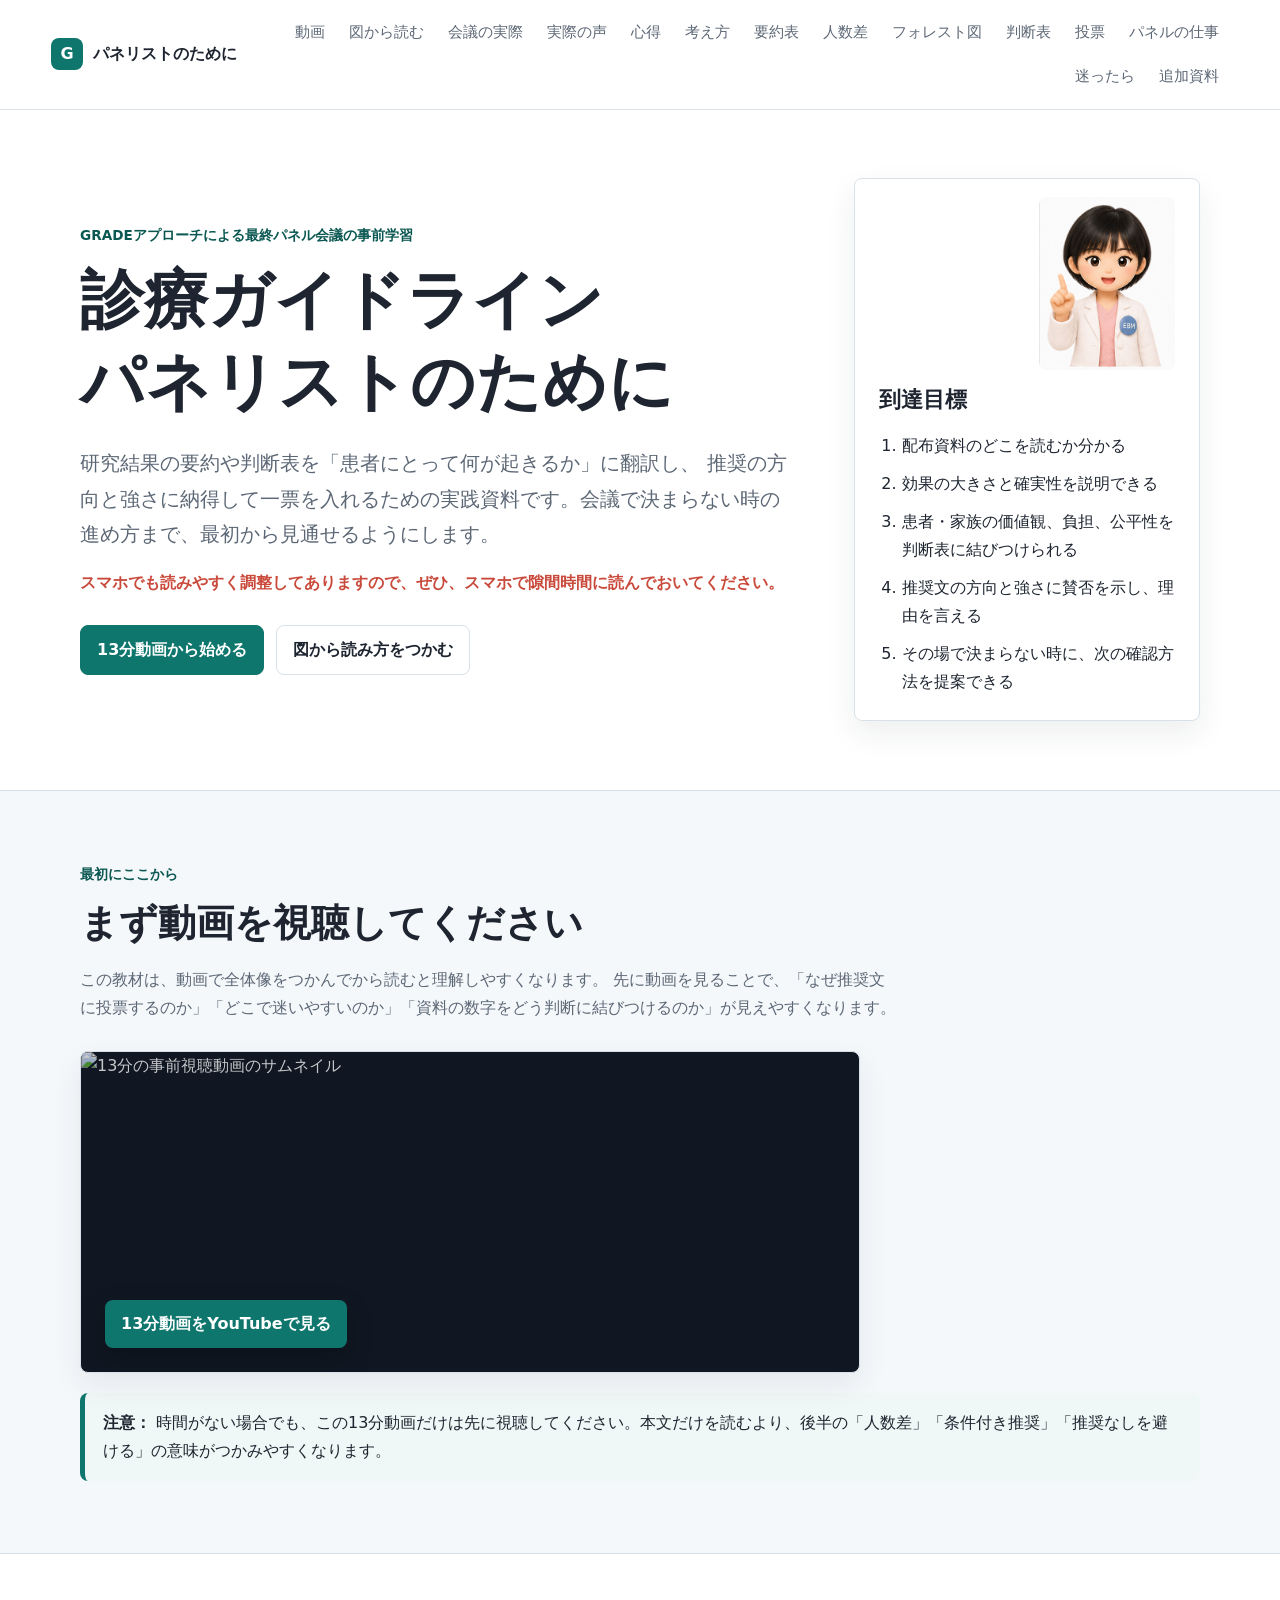
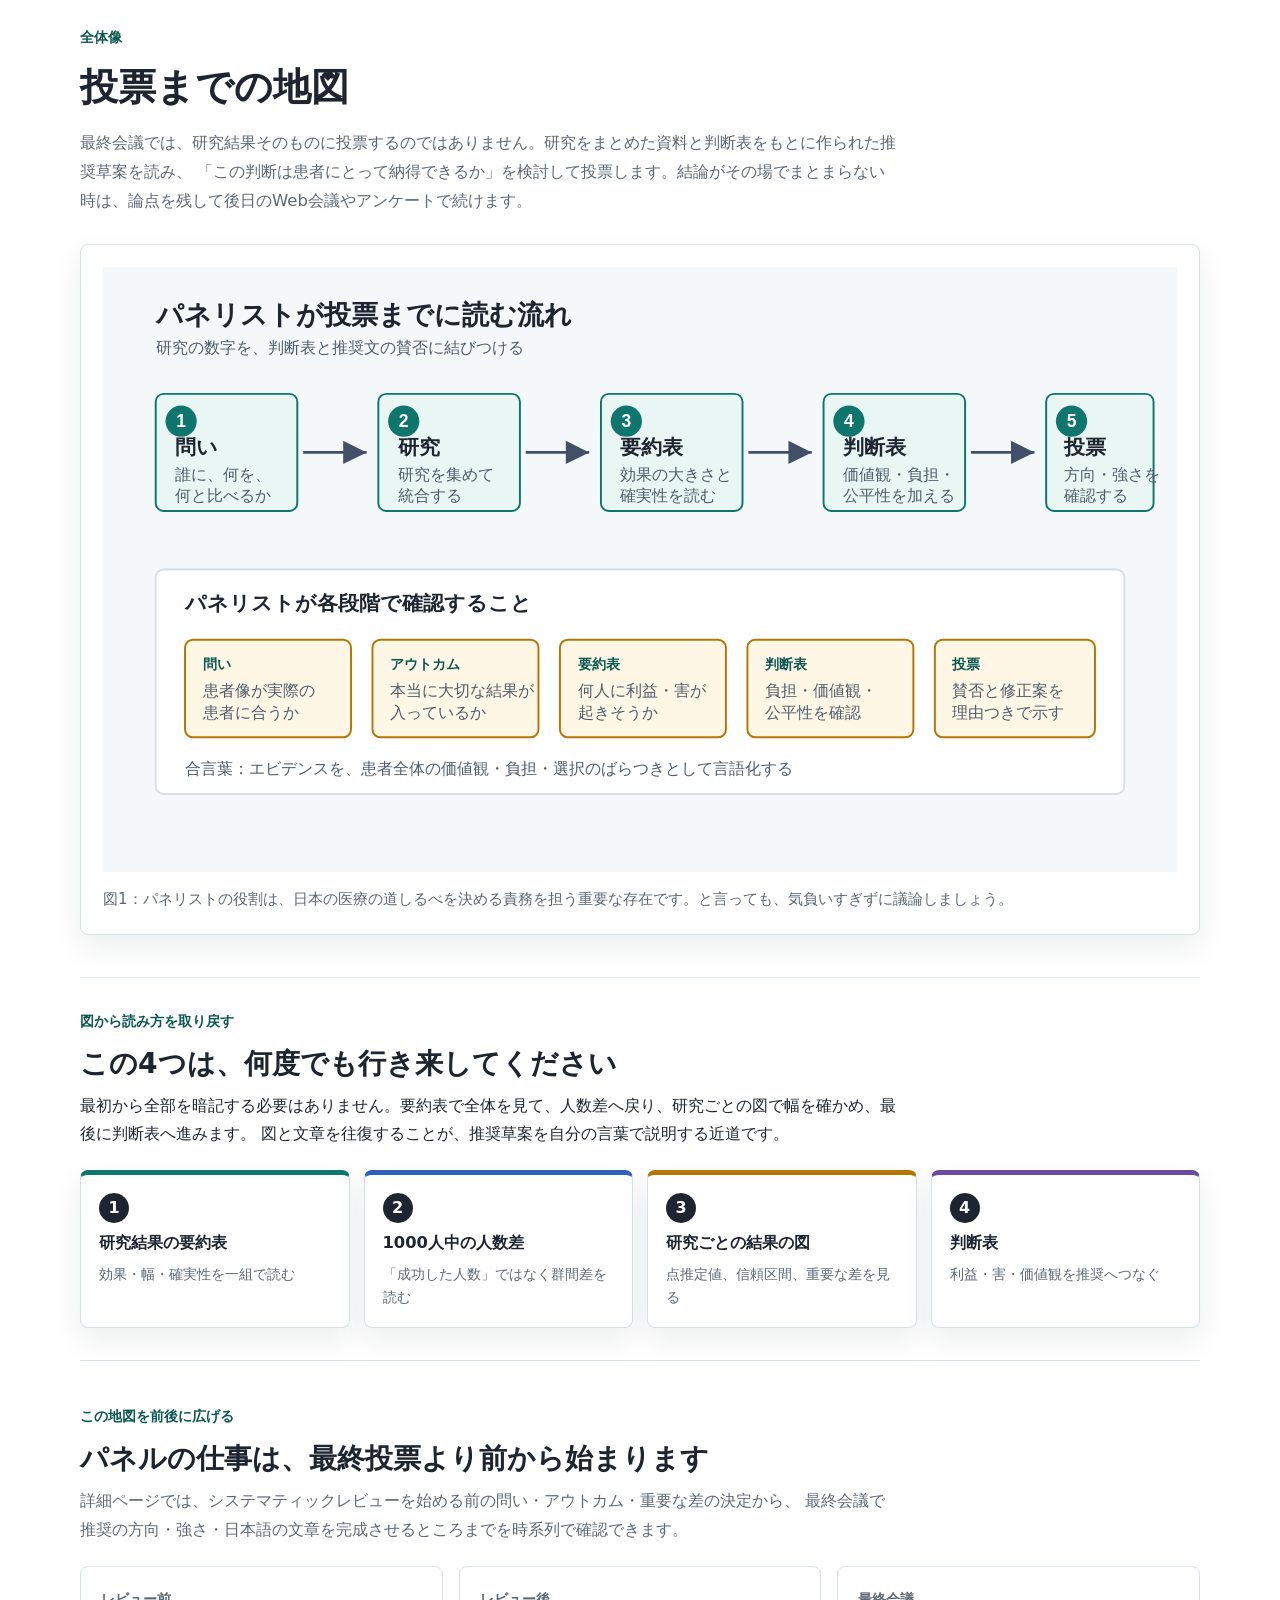
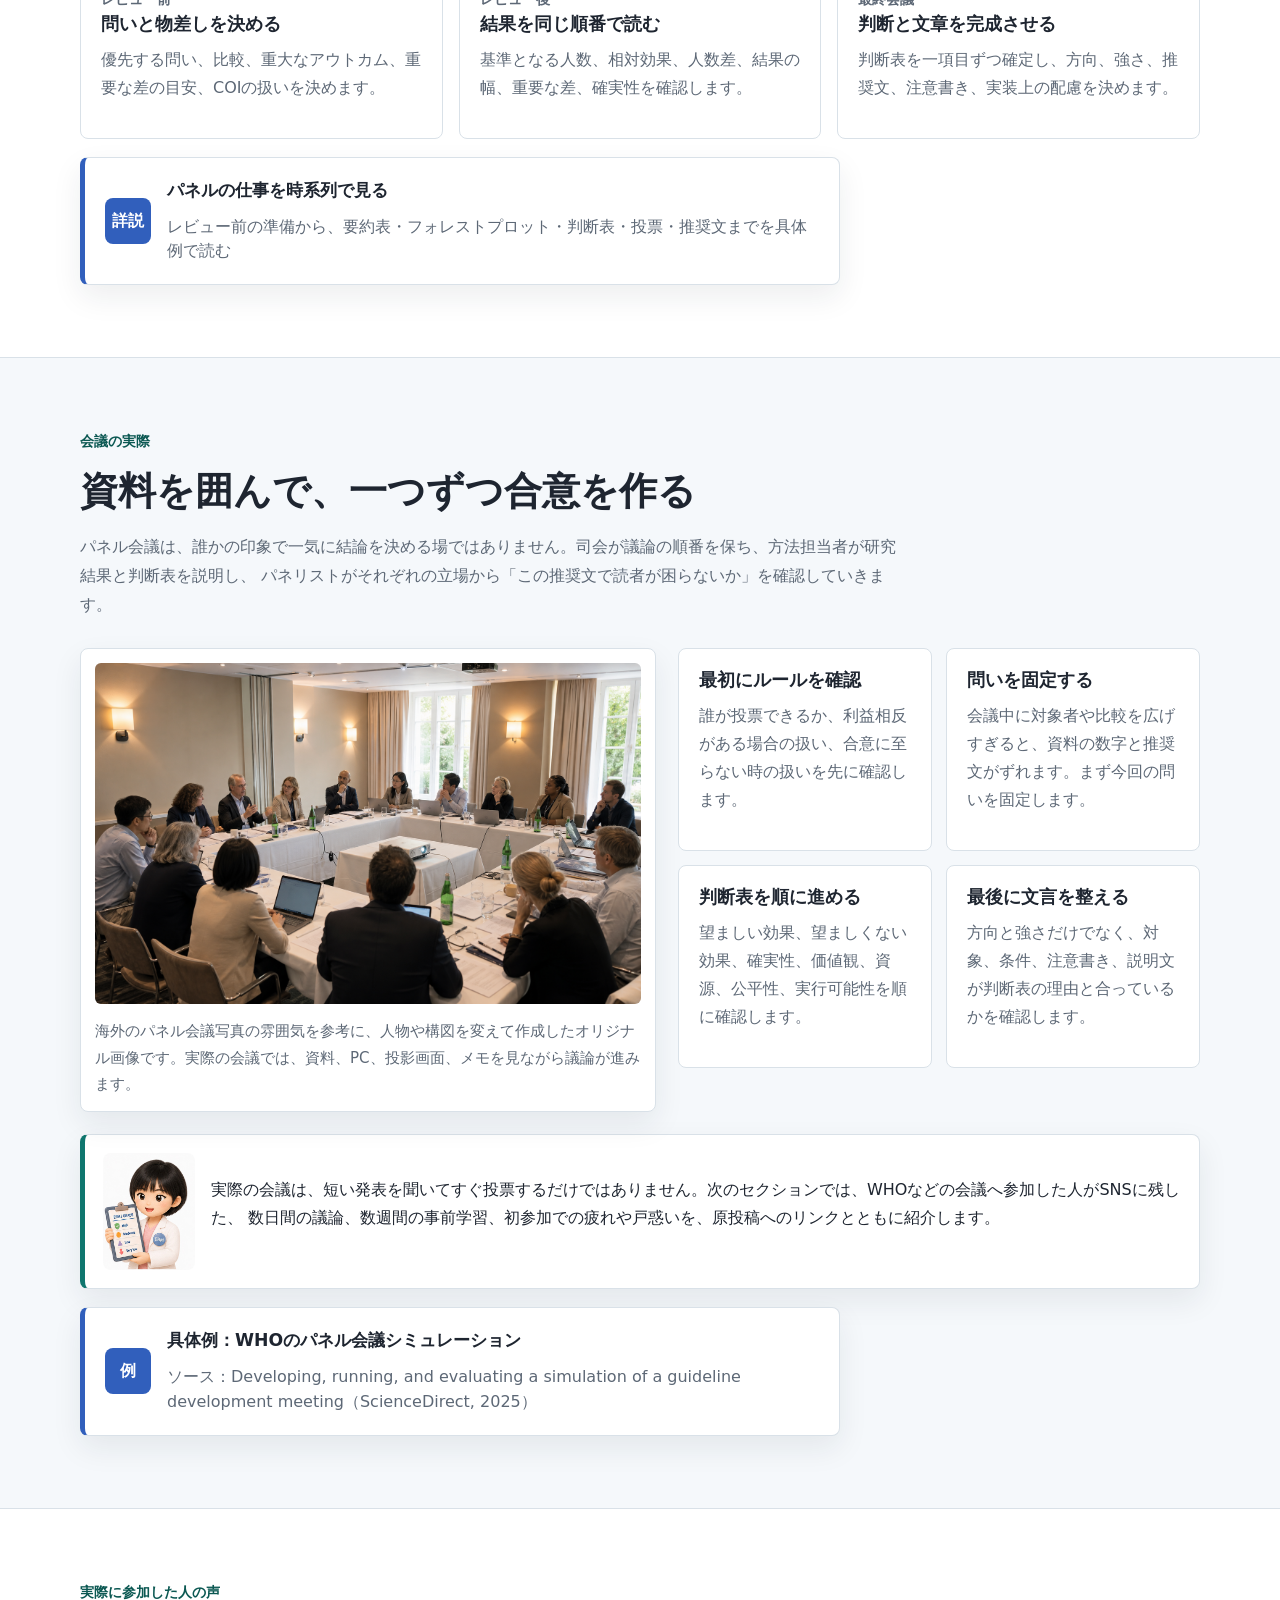
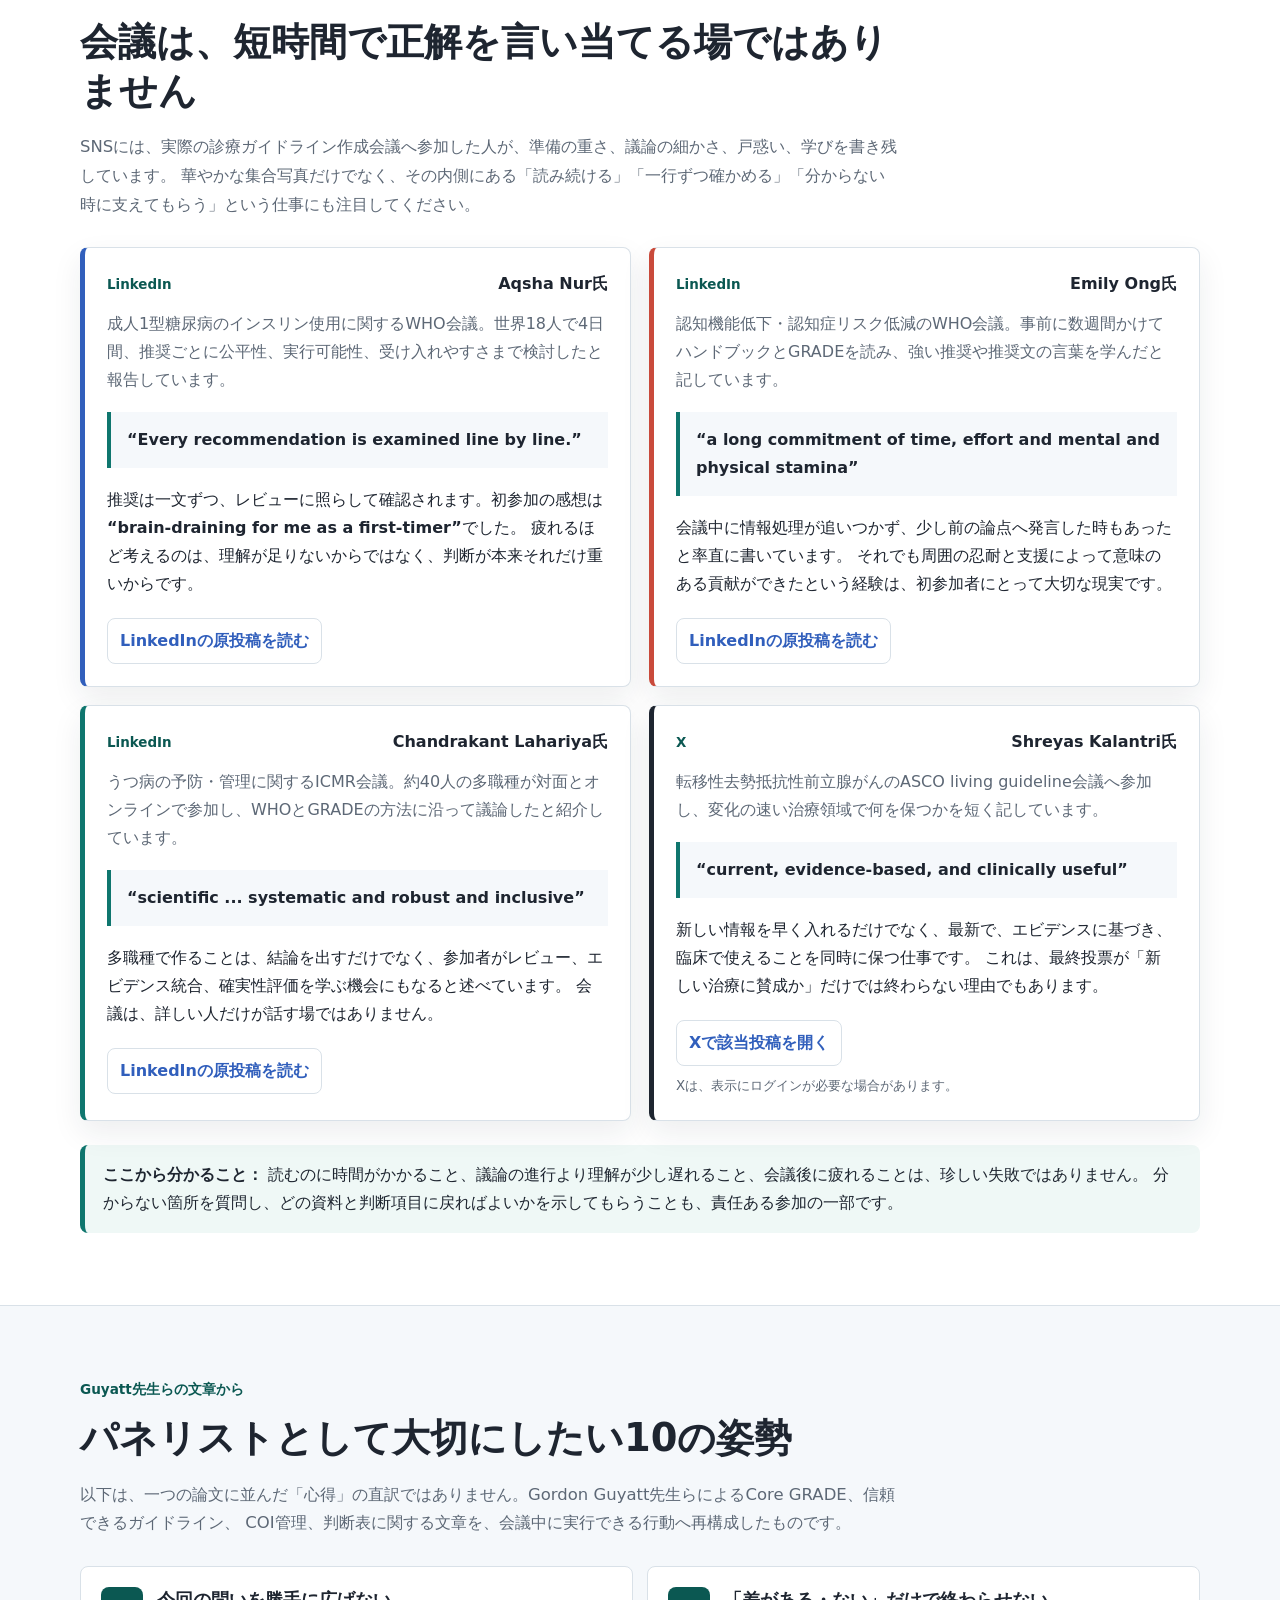
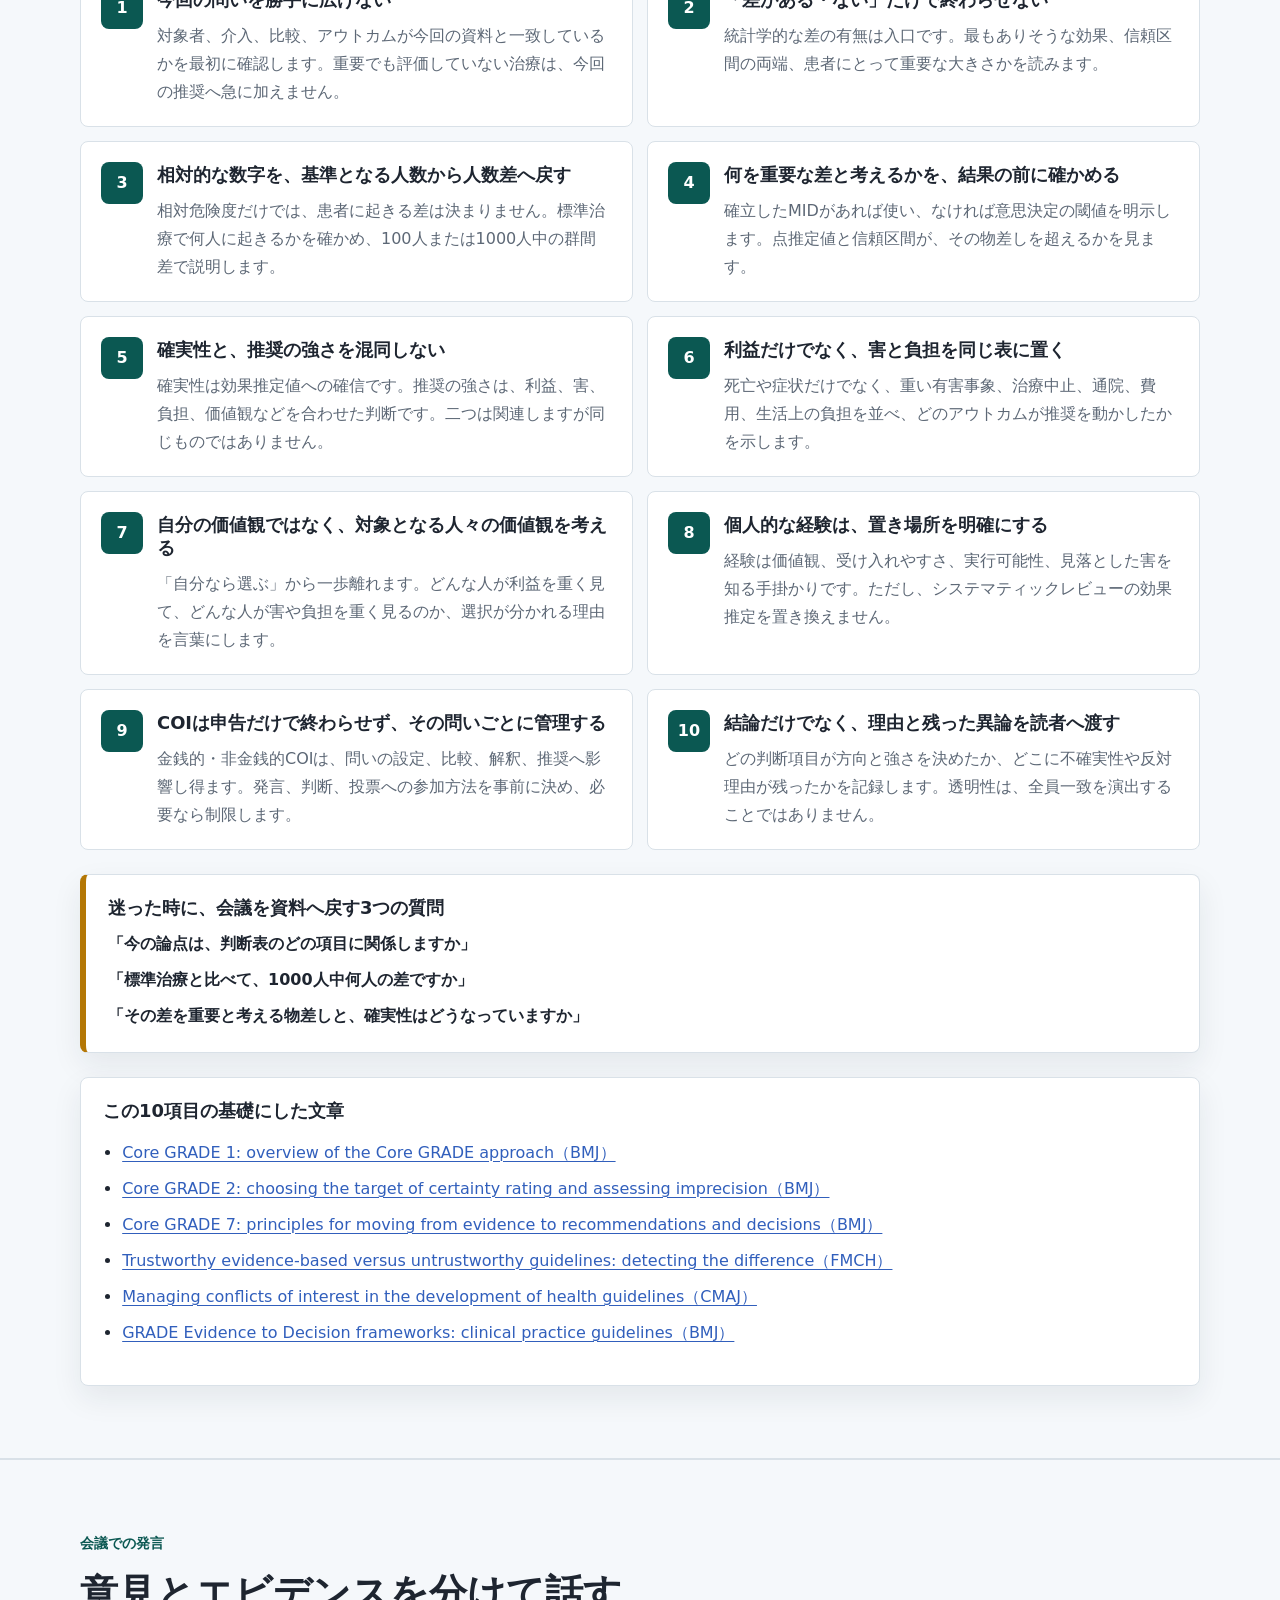
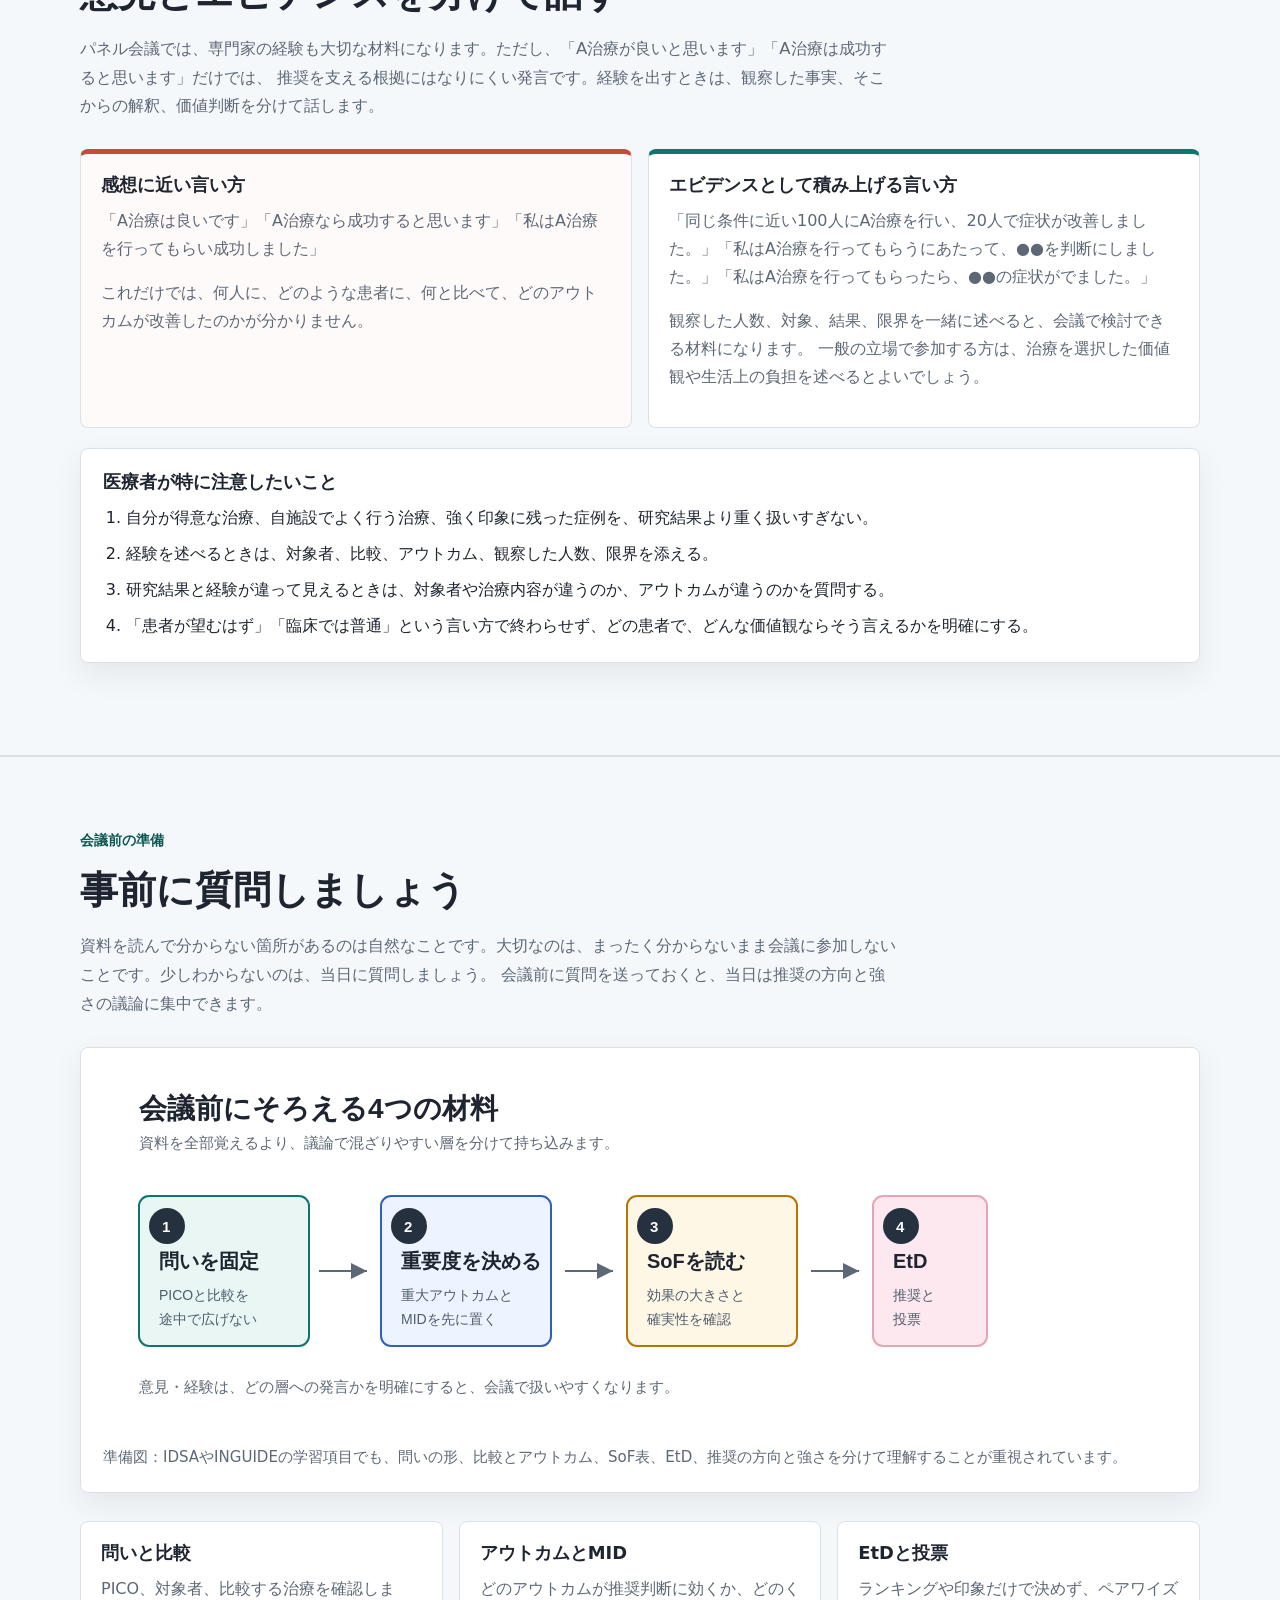
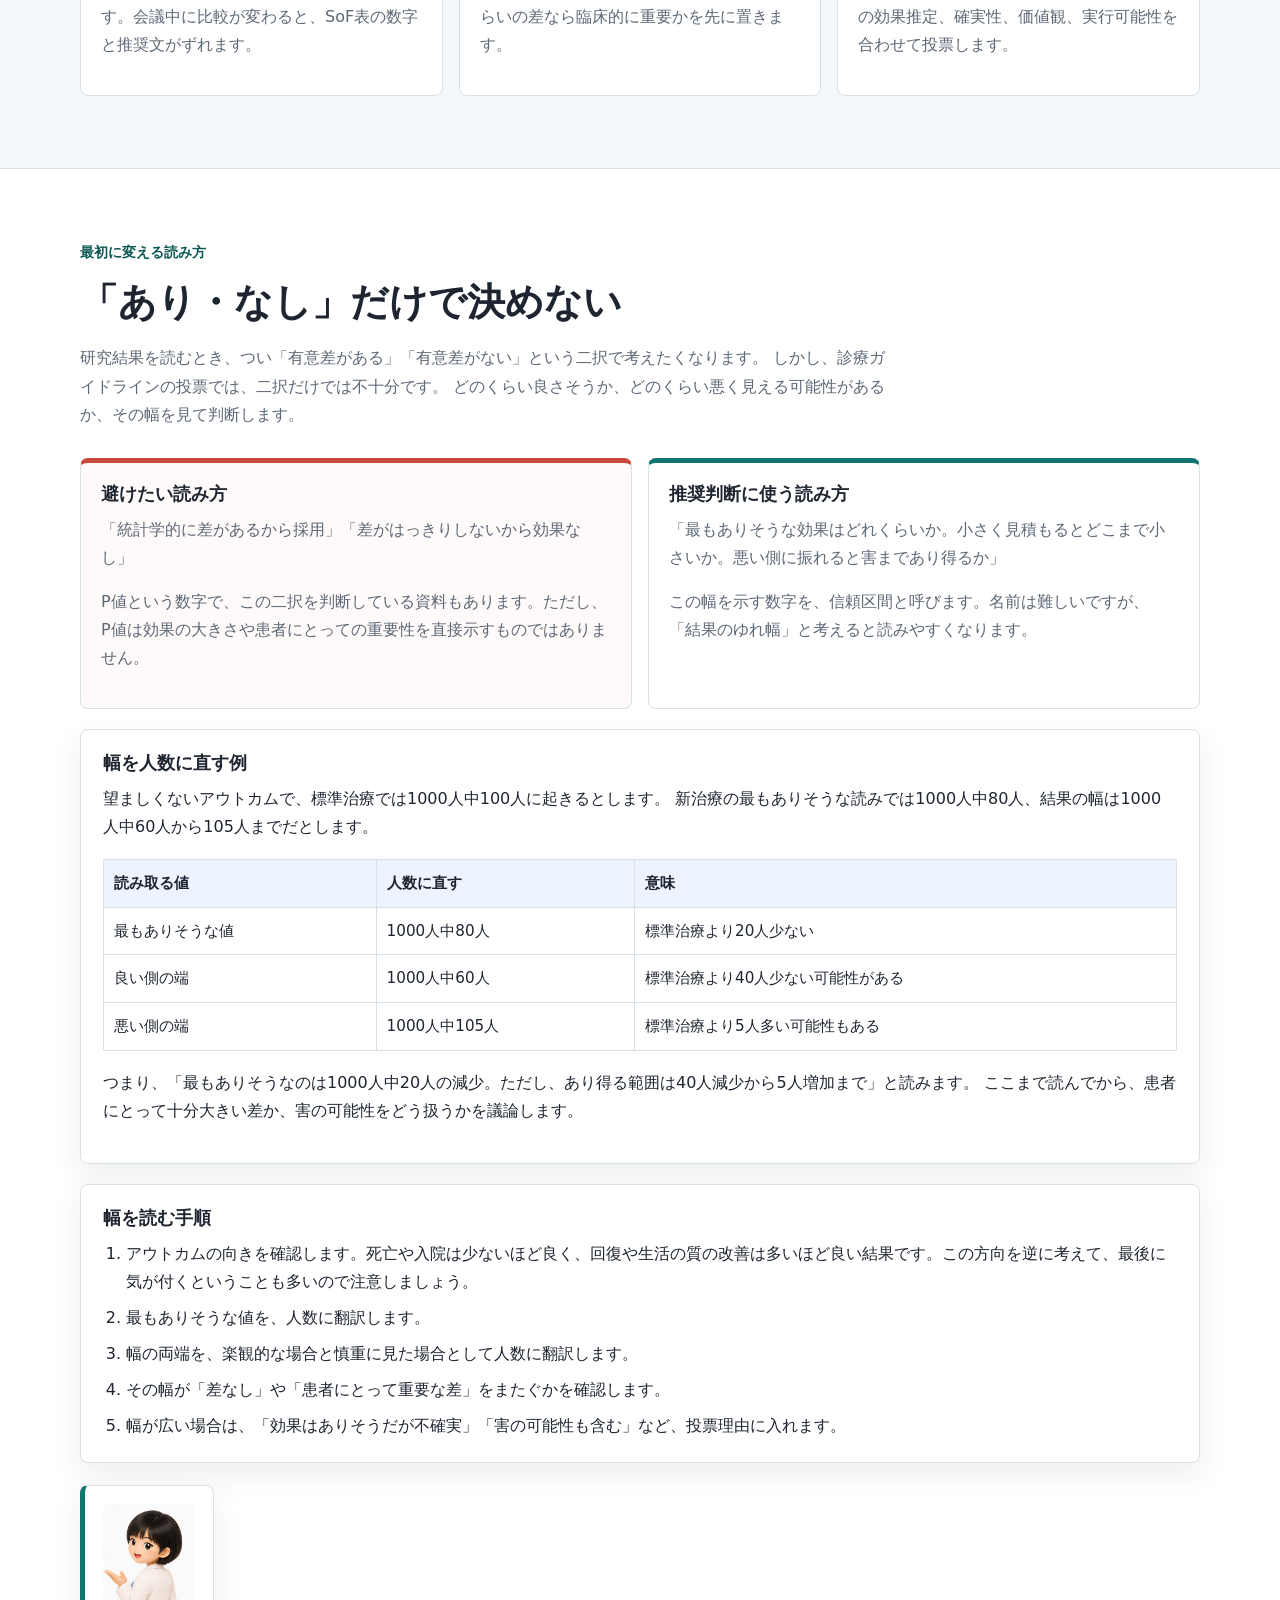
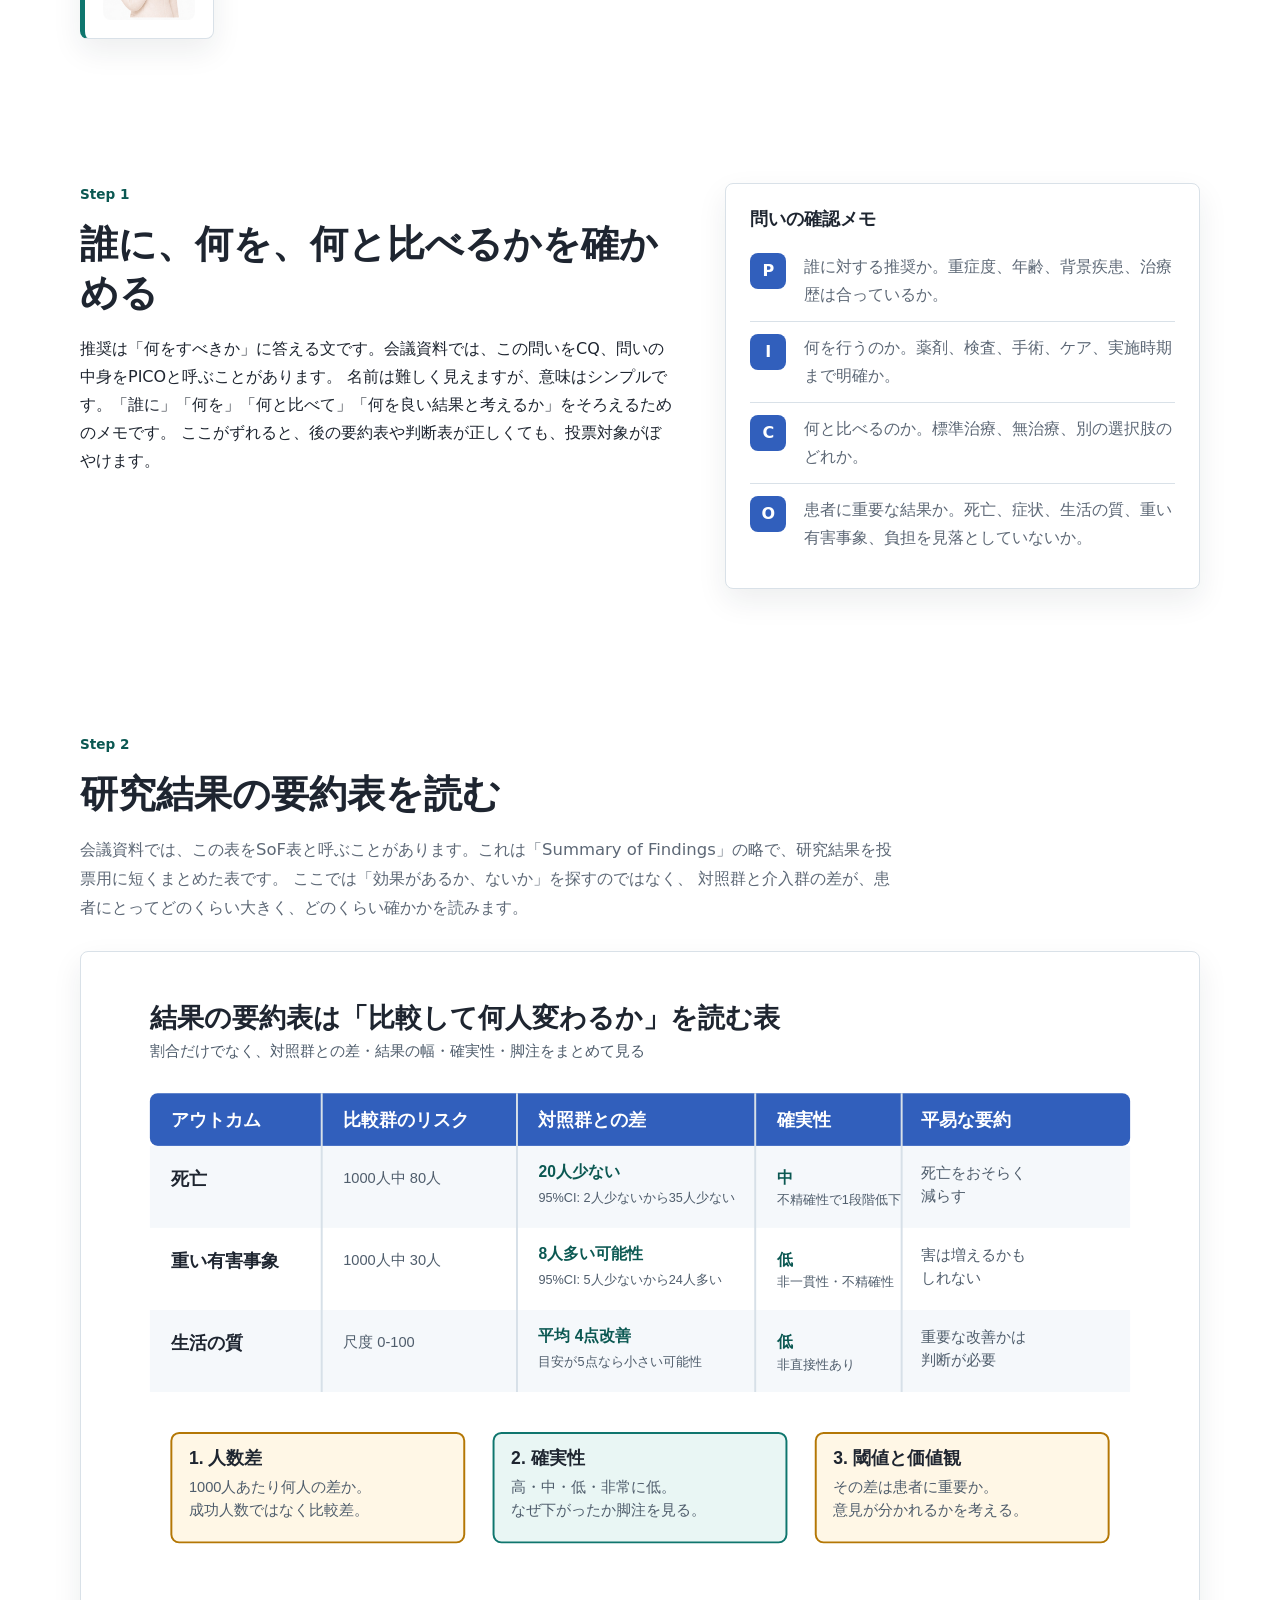
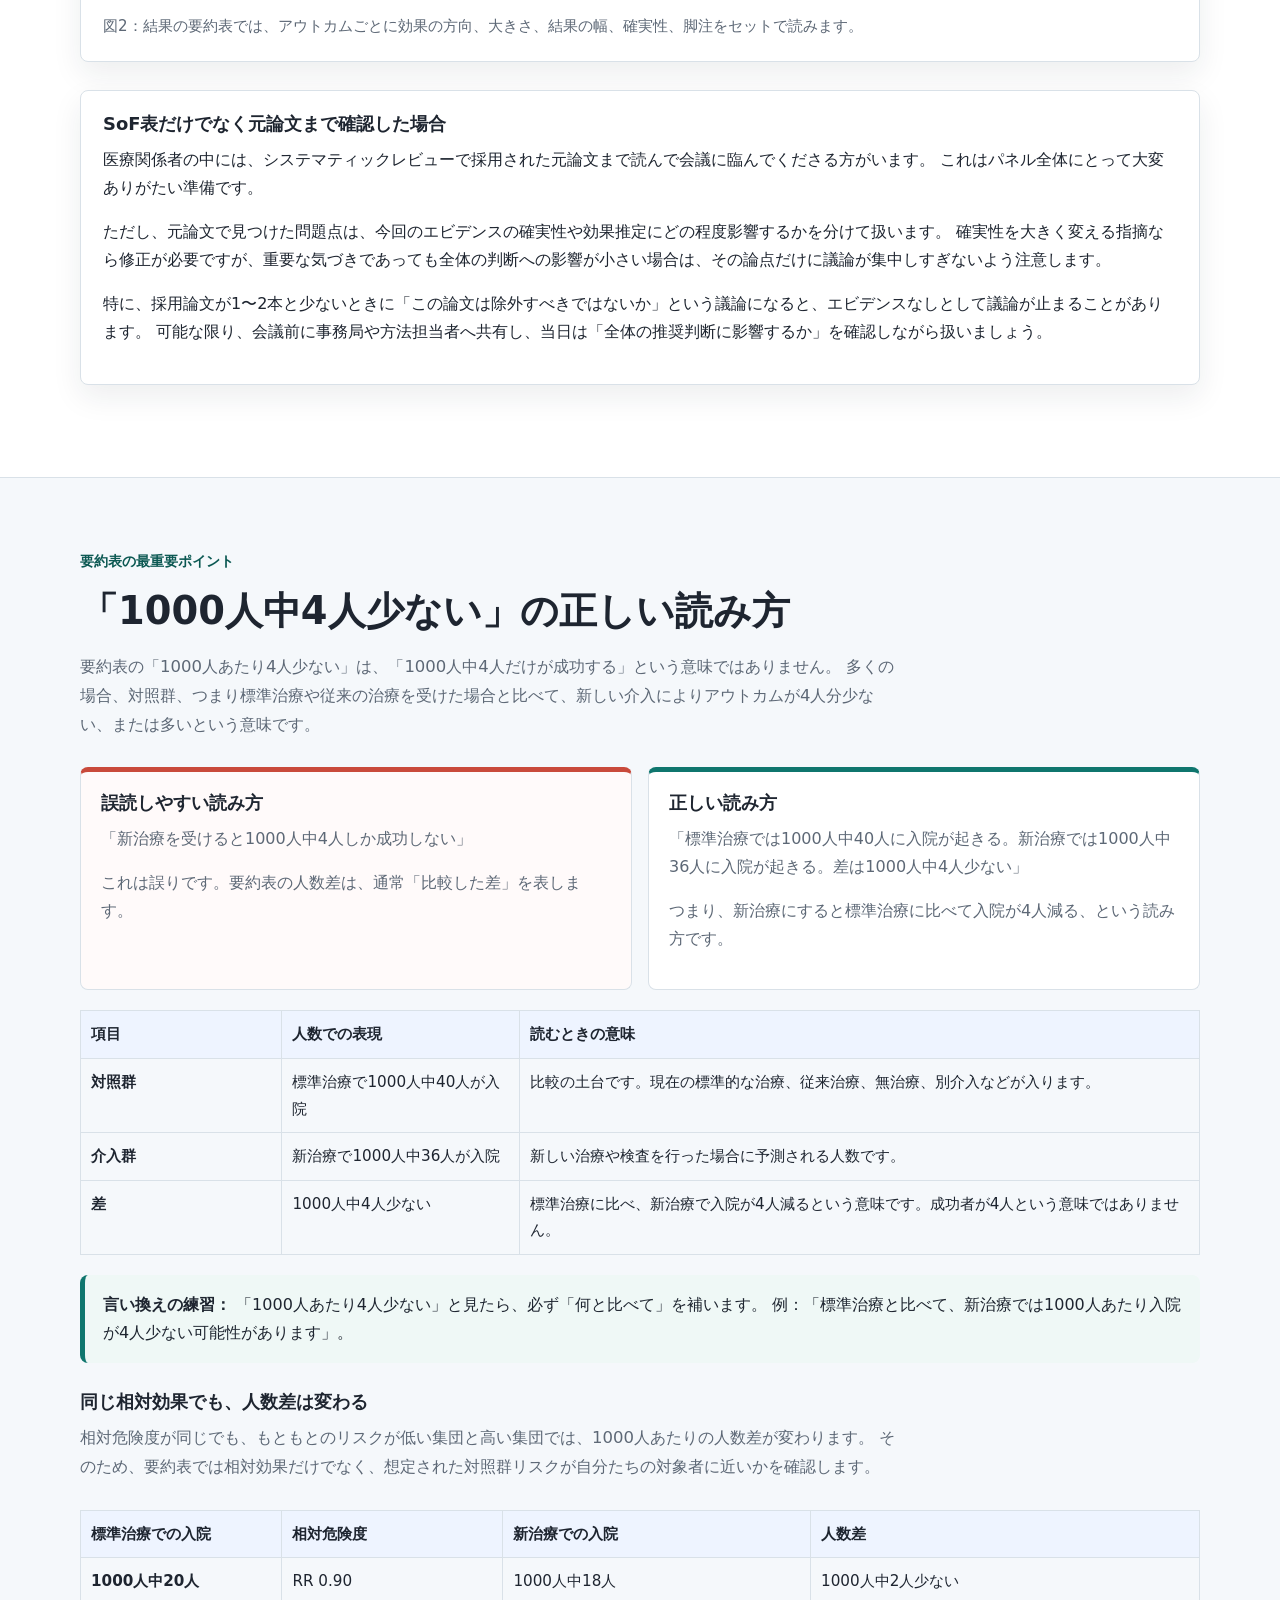
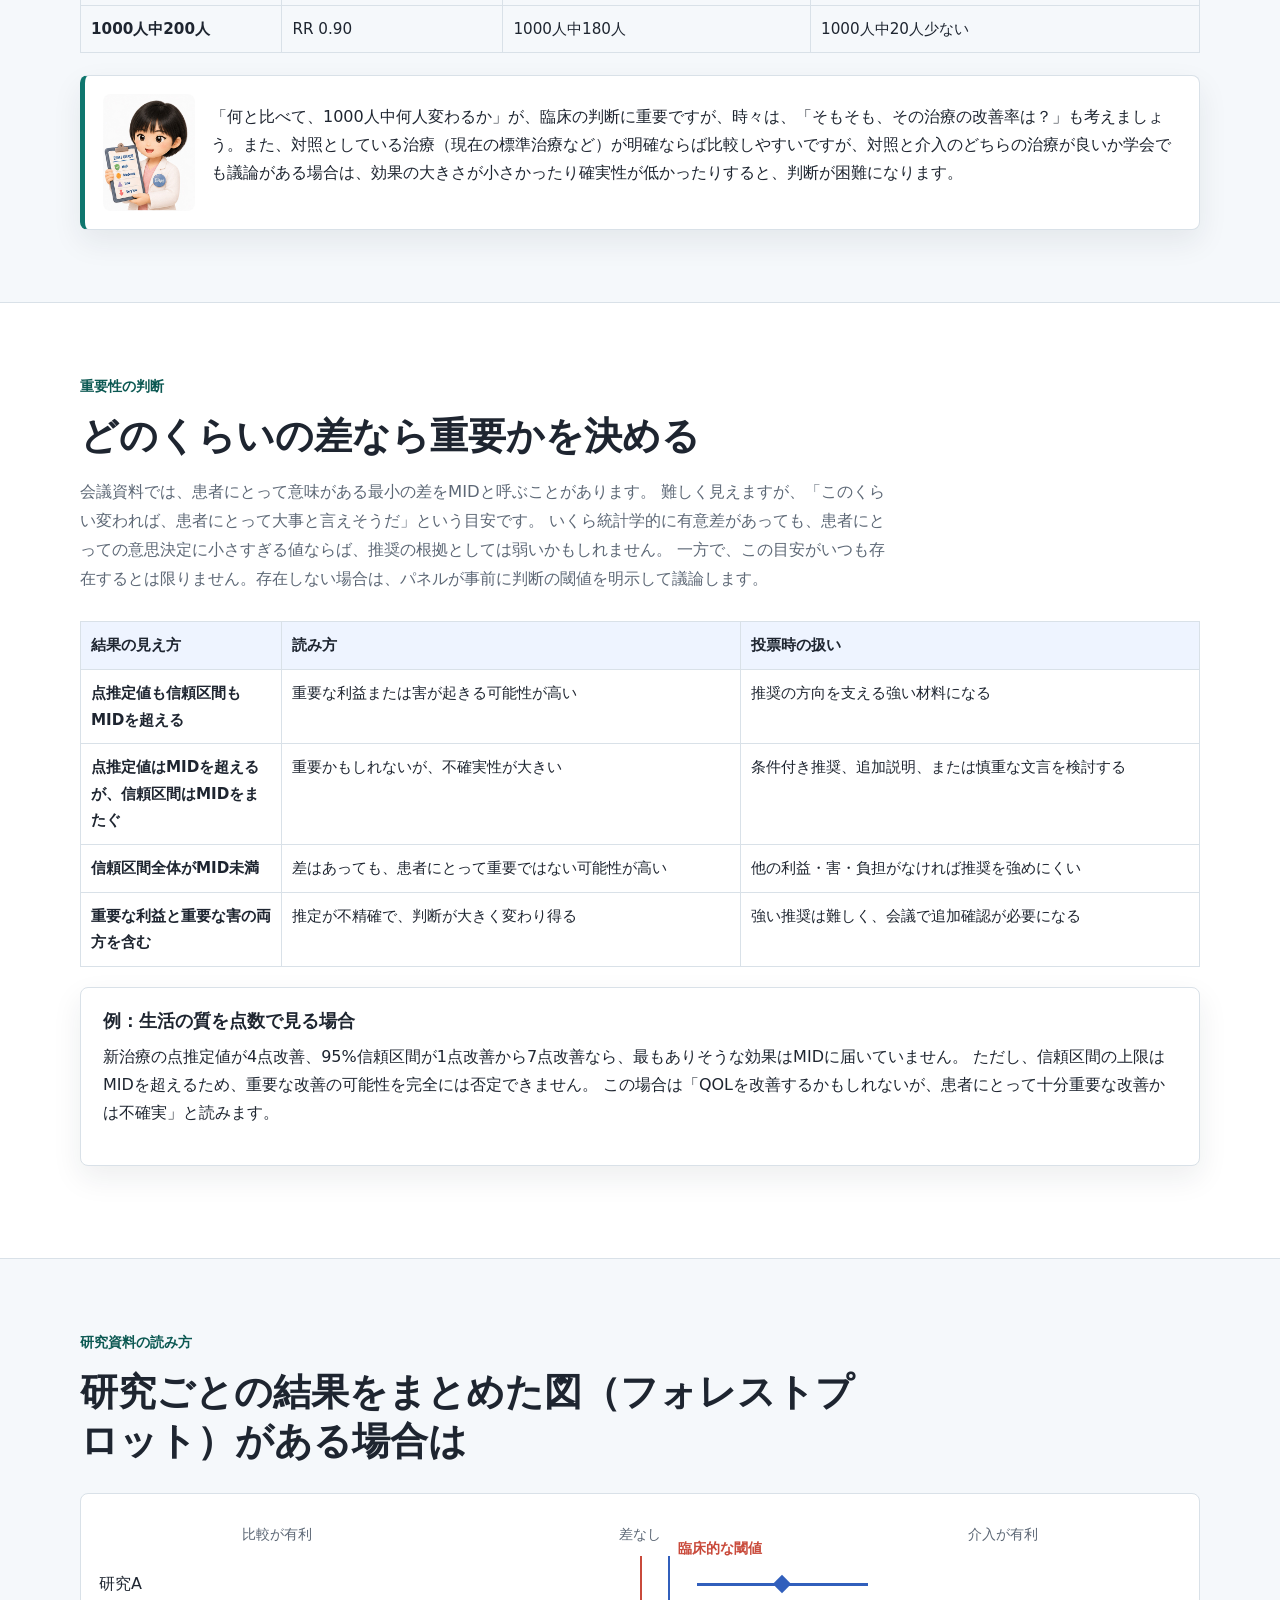
==== index.html @ baabb638 "Restore visual guide and add panelist voices" ====
<!doctype html>
<html lang="ja">
  <head>
    <meta charset="utf-8">
    <meta name="viewport" content="width=device-width, initial-scale=1">
    <title>診療ガイドラインパネリストのために</title>
    <meta
      name="description"
      content="診療ガイドラインの最終パネル会議で研究結果の要約と判断表を読み、推奨草案に自信をもって投票するための事前学習HTML教材。"
    >
    <link rel="stylesheet" href="assets/styles.css">
  </head>
  <body>
    <header class="topbar" data-topbar>
      <a class="brand" href="#top" aria-label="先頭へ">
        <span class="brand-mark" aria-hidden="true">G</span>
        <span>パネリストのために</span>
      </a>
      <nav class="topnav" aria-label="主要ナビゲーション">
        <a href="#watch-first">動画</a>
        <a href="#visual-reading">図から読む</a>
        <a href="#meeting">会議の実際</a>
        <a href="#real-voices">実際の声</a>
        <a href="#panel-principles">心得</a>
        <a href="#ci">考え方</a>
        <a href="#sof">要約表</a>
        <a href="#absolute-effect">人数差</a>
        <a href="#forest-plot">フォレスト図</a>
        <a href="#etd">判断表</a>
        <a href="#vote">投票</a>
        <a href="panel-workflow.html">パネルの仕事</a>
        <a href="#discussion-help">迷ったら</a>
        <a href="#advanced-learning">追加資料</a>
      </nav>
    </header>

    <main id="top">
      <section class="hero section">
        <div class="hero-copy">
          <p class="eyebrow">GRADEアプローチによる最終パネル会議の事前学習</p>
          <h1>
            <span class="phrase">診療ガイドライン</span><span class="phrase">パネリストのために</span>
          </h1>
          <p class="lead">
            研究結果の要約や判断表を「患者にとって何が起きるか」に翻訳し、
            推奨の方向と強さに納得して一票を入れるための実践資料です。会議で決まらない時の進め方まで、最初から見通せるようにします。
          </p>
          <p class="mobile-reading-note">
            スマホでも読みやすく調整してありますので、ぜひ、スマホで隙間時間に読んでおいてください。
          </p>
          <div class="hero-actions" aria-label="学習を始める">
            <a class="button primary" href="#watch-first">13分動画から始める</a>
            <a class="button secondary" href="#visual-reading">図から読み方をつかむ</a>
          </div>
        </div>
        <aside class="hero-tool" aria-label="この教材の到達目標">
          <img class="mentor-avatar" src="assets/mentor/mentor-wave.jpg" alt="白衣を着た案内役のキャラクター">
          <h2>到達目標</h2>
          <ol class="goal-list">
            <li>配布資料のどこを読むか分かる</li>
            <li>効果の大きさと確実性を説明できる</li>
            <li>患者・家族の価値観、負担、公平性を判断表に結びつけられる</li>
            <li>推奨文の方向と強さに賛否を示し、理由を言える</li>
            <li>その場で決まらない時に、次の確認方法を提案できる</li>
          </ol>
        </aside>
      </section>


      <section id="watch-first" class="section band video-section">
        <div class="section-head">
          <p class="eyebrow">最初にここから</p>
          <h2><span class="phrase">まず動画を</span><span class="phrase">視聴してください</span></h2>
          <p>
            この教材は、動画で全体像をつかんでから読むと理解しやすくなります。
            先に動画を見ることで、「なぜ推奨文に投票するのか」「どこで迷いやすいのか」「資料の数字をどう判断に結びつけるのか」が見えやすくなります。
          </p>
        </div>
        <div class="video-layout">
          <a class="video-card video-link" href="https://www.youtube.com/watch?v=7UJZLG49ba8&t=1s" aria-label="13分の事前視聴動画をYouTubeで視聴する">
            <img src="https://img.youtube.com/vi/7UJZLG49ba8/hqdefault.jpg" alt="13分の事前視聴動画のサムネイル">
            <span class="play-badge">13分動画をYouTubeで見る</span>
          </a>
        </div>
        <div class="callout">
          <strong>注意：</strong>
          時間がない場合でも、この13分動画だけは先に視聴してください。本文だけを読むより、後半の「人数差」「条件付き推奨」「推奨なしを避ける」の意味がつかみやすくなります。
        </div>
      </section>

      <section id="route" class="section">
        <div class="section-head">
          <p class="eyebrow">全体像</p>
          <h2>投票までの地図</h2>
          <p>
            最終会議では、研究結果そのものに投票するのではありません。研究をまとめた資料と判断表をもとに作られた推奨草案を読み、
            「この判断は患者にとって納得できるか」を検討して投票します。結論がその場でまとまらない時は、論点を残して後日のWeb会議やアンケートで続けます。
          </p>
        </div>
        <figure class="figure-panel">
          <img src="assets/image2/learning-map.svg" alt="問いの整理から研究のまとめ、判断表、推奨草案、投票までの流れとパネリストの確認点を示す図">
          <figcaption>
            図1：パネリストの役割は、日本の医療の道しるべを決める責務を担う重要な存在です。と言っても、気負いすぎずに議論しましょう。
          </figcaption>
        </figure>

        <div id="visual-reading" class="visual-index">
          <div class="visual-index-copy">
            <p class="eyebrow">図から読み方を取り戻す</p>
            <h3>この4つは、何度でも行き来してください</h3>
            <p>
              最初から全部を暗記する必要はありません。要約表で全体を見て、人数差へ戻り、研究ごとの図で幅を確かめ、最後に判断表へ進みます。
              図と文章を往復することが、推奨草案を自分の言葉で説明する近道です。
            </p>
          </div>
          <nav class="visual-shortcuts" aria-label="重要な図解への近道">
            <a href="#sof">
              <span>1</span>
              <strong>研究結果の要約表</strong>
              <em>効果・幅・確実性を一組で読む</em>
            </a>
            <a href="#absolute-effect">
              <span>2</span>
              <strong>1000人中の人数差</strong>
              <em>「成功した人数」ではなく群間差を読む</em>
            </a>
            <a href="#forest-plot">
              <span>3</span>
              <strong>研究ごとの結果の図</strong>
              <em>点推定値、信頼区間、重要な差を見る</em>
            </a>
            <a href="#etd">
              <span>4</span>
              <strong>判断表</strong>
              <em>利益・害・価値観を推奨へつなぐ</em>
            </a>
          </nav>
        </div>

        <div class="workflow-extension">
          <div class="section-head compact-head">
            <p class="eyebrow">この地図を前後に広げる</p>
            <h3>パネルの仕事は、最終投票より前から始まります</h3>
            <p>
              詳細ページでは、システマティックレビューを始める前の問い・アウトカム・重要な差の決定から、
              最終会議で推奨の方向・強さ・日本語の文章を完成させるところまでを時系列で確認できます。
            </p>
          </div>
          <div class="route-grid">
            <article class="info-card">
              <p class="audience-label">レビュー前</p>
              <h3>問いと物差しを決める</h3>
              <p>優先する問い、比較、重大なアウトカム、重要な差の目安、COIの扱いを決めます。</p>
            </article>
            <article class="info-card">
              <p class="audience-label">レビュー後</p>
              <h3>結果を同じ順番で読む</h3>
              <p>基準となる人数、相対効果、人数差、結果の幅、重要な差、確実性を確認します。</p>
            </article>
            <article class="info-card">
              <p class="audience-label">最終会議</p>
              <h3>判断と文章を完成させる</h3>
              <p>判断表を一項目ずつ確定し、方向、強さ、推奨文、注意書き、実装上の配慮を決めます。</p>
            </article>
          </div>
          <div class="meeting-example-actions">
            <a class="dilemma-button simulation" href="panel-workflow.html">
              <span>詳説</span>
              <strong>パネルの仕事を時系列で見る</strong>
              <em>レビュー前の準備から、要約表・フォレストプロット・判断表・投票・推奨文までを具体例で読む</em>
            </a>
          </div>
        </div>
      </section>

      <section id="meeting" class="section band">

        <div class="section-head">
          <p class="eyebrow">会議の実際</p>
          <h2>資料を囲んで、一つずつ合意を作る</h2>
          <p>
            パネル会議は、誰かの印象で一気に結論を決める場ではありません。司会が議論の順番を保ち、方法担当者が研究結果と判断表を説明し、
            パネリストがそれぞれの立場から「この推奨文で読者が困らないか」を確認していきます。
          </p>
        </div>
        <div class="meeting-layout">
          <figure class="meeting-photo">
            <img src="assets/photos/international-panel-meeting.png" alt="白いテーブルを囲んで多職種のパネルが資料とパソコンを見ながら議論する会議風景">
            <figcaption>
              海外のパネル会議写真の雰囲気を参考に、人物や構図を変えて作成したオリジナル画像です。実際の会議では、資料、PC、投影画面、メモを見ながら議論が進みます。
            </figcaption>
          </figure>
          <div class="meeting-points">
            <article class="info-card">
              <h3>最初にルールを確認</h3>
              <p>誰が投票できるか、利益相反がある場合の扱い、合意に至らない時の扱いを先に確認します。</p>
            </article>
            <article class="info-card">
              <h3>問いを固定する</h3>
              <p>会議中に対象者や比較を広げすぎると、資料の数字と推奨文がずれます。まず今回の問いを固定します。</p>
            </article>
            <article class="info-card">
              <h3>判断表を順に進める</h3>
              <p>望ましい効果、望ましくない効果、確実性、価値観、資源、公平性、実行可能性を順に確認します。</p>
            </article>
            <article class="info-card">
              <h3>最後に文言を整える</h3>
              <p>方向と強さだけでなく、対象、条件、注意書き、説明文が判断表の理由と合っているかを確認します。</p>
            </article>
          </div>
        </div>
        <aside class="mentor-note">
          <img src="assets/mentor/mentor-clipboard.jpg" alt="案内役が会議資料を示しているイラスト">
          <p>
            実際の会議は、短い発表を聞いてすぐ投票するだけではありません。次のセクションでは、WHOなどの会議へ参加した人がSNSに残した、
            数日間の議論、数週間の事前学習、初参加での疲れや戸惑いを、原投稿へのリンクとともに紹介します。
          </p>
        </aside>
        <div class="meeting-example-actions">
          <a class="dilemma-button simulation" href="who-panel-simulation.html">
            <span>例</span>
            <strong>具体例：WHOのパネル会議シミュレーション</strong>
            <em>ソース：Developing, running, and evaluating a simulation of a guideline development meeting（ScienceDirect, 2025）</em>
          </a>
        </div>
      </section>

      <section id="real-voices" class="section">
        <div class="section-head">
          <p class="eyebrow">実際に参加した人の声</p>
          <h2>会議は、短時間で正解を言い当てる場ではありません</h2>
          <p>
            SNSには、実際の診療ガイドライン作成会議へ参加した人が、準備の重さ、議論の細かさ、戸惑い、学びを書き残しています。
            華やかな集合写真だけでなく、その内側にある「読み続ける」「一行ずつ確かめる」「分からない時に支えてもらう」という仕事にも注目してください。
          </p>
        </div>
        <div class="voice-grid">
          <article class="voice-card">
            <div class="voice-meta"><span>LinkedIn</span><strong>Aqsha Nur氏</strong></div>
            <p class="voice-context">成人1型糖尿病のインスリン使用に関するWHO会議。世界18人で4日間、推奨ごとに公平性、実行可能性、受け入れやすさまで検討したと報告しています。</p>
            <blockquote lang="en">“Every recommendation is examined line by line.”</blockquote>
            <p>
              推奨は一文ずつ、レビューに照らして確認されます。初参加の感想は
              <span class="inline-quote" lang="en">“brain-draining for me as a first-timer”</span>でした。
              疲れるほど考えるのは、理解が足りないからではなく、判断が本来それだけ重いからです。
            </p>
            <a class="source-link" href="https://www.linkedin.com/posts/aqshazhary_who-guidelines-meeting-a-huge-privilege-activity-7402508837469233152-tVP_">LinkedInの原投稿を読む</a>
          </article>

          <article class="voice-card">
            <div class="voice-meta"><span>LinkedIn</span><strong>Emily Ong氏</strong></div>
            <p class="voice-context">認知機能低下・認知症リスク低減のWHO会議。事前に数週間かけてハンドブックとGRADEを読み、強い推奨や推奨文の言葉を学んだと記しています。</p>
            <blockquote lang="en">“a long commitment of time, effort and mental and physical stamina”</blockquote>
            <p>
              会議中に情報処理が追いつかず、少し前の論点へ発言した時もあったと率直に書いています。
              それでも周囲の忍耐と支援によって意味のある貢献ができたという経験は、初参加者にとって大切な現実です。
            </p>
            <a class="source-link" href="https://www.linkedin.com/posts/emily-ong-b2966b52_riskreduction-cognitivedecline-dementia-activity-7477557478818242560-m4np">LinkedInの原投稿を読む</a>
          </article>

          <article class="voice-card">
            <div class="voice-meta"><span>LinkedIn</span><strong>Chandrakant Lahariya氏</strong></div>
            <p class="voice-context">うつ病の予防・管理に関するICMR会議。約40人の多職種が対面とオンラインで参加し、WHOとGRADEの方法に沿って議論したと紹介しています。</p>
            <blockquote lang="en">“scientific ... systematic and robust and inclusive”</blockquote>
            <p>
              多職種で作ることは、結論を出すだけでなく、参加者がレビュー、エビデンス統合、確実性評価を学ぶ機会にもなると述べています。
              会議は、詳しい人だけが話す場ではありません。
            </p>
            <a class="source-link" href="https://www.linkedin.com/posts/drlahariya_depression-icmr-dg-activity-7373571406661541888-Ly8n">LinkedInの原投稿を読む</a>
          </article>

          <article class="voice-card">
            <div class="voice-meta"><span>X</span><strong>Shreyas Kalantri氏</strong></div>
            <p class="voice-context">転移性去勢抵抗性前立腺がんのASCO living guideline会議へ参加し、変化の速い治療領域で何を保つかを短く記しています。</p>
            <blockquote lang="en">“current, evidence-based, and clinically useful”</blockquote>
            <p>
              新しい情報を早く入れるだけでなく、最新で、エビデンスに基づき、臨床で使えることを同時に保つ仕事です。
              これは、最終投票が「新しい治療に賛成か」だけでは終わらない理由でもあります。
            </p>
            <a class="source-link" href="https://x.com/search?q=from%3AKalantriShreyas%20%22Great%20to%20join%20the%20ASCO%20living%20guideline%20panel%20meeting%22&amp;src=typed_query&amp;f=live">Xで該当投稿を開く</a>
            <small>Xは、表示にログインが必要な場合があります。</small>
          </article>
        </div>
        <div class="callout">
          <strong>ここから分かること：</strong>
          読むのに時間がかかること、議論の進行より理解が少し遅れること、会議後に疲れることは、珍しい失敗ではありません。
          分からない箇所を質問し、どの資料と判断項目に戻ればよいかを示してもらうことも、責任ある参加の一部です。
        </div>
      </section>

      <section id="panel-principles" class="section band">
        <div class="section-head">
          <p class="eyebrow">Guyatt先生らの文章から</p>
          <h2>パネリストとして大切にしたい10の姿勢</h2>
          <p>
            以下は、一つの論文に並んだ「心得」の直訳ではありません。Gordon Guyatt先生らによるCore GRADE、信頼できるガイドライン、
            COI管理、判断表に関する文章を、会議中に実行できる行動へ再構成したものです。
          </p>
        </div>
        <ol class="principle-list">
          <li>
            <span class="principle-number">1</span>
            <div><h3>今回の問いを勝手に広げない</h3><p>対象者、介入、比較、アウトカムが今回の資料と一致しているかを最初に確認します。重要でも評価していない治療は、今回の推奨へ急に加えません。</p></div>
          </li>
          <li>
            <span class="principle-number">2</span>
            <div><h3>「差がある・ない」だけで終わらせない</h3><p>統計学的な差の有無は入口です。最もありそうな効果、信頼区間の両端、患者にとって重要な大きさかを読みます。</p></div>
          </li>
          <li>
            <span class="principle-number">3</span>
            <div><h3>相対的な数字を、基準となる人数から人数差へ戻す</h3><p>相対危険度だけでは、患者に起きる差は決まりません。標準治療で何人に起きるかを確かめ、100人または1000人中の群間差で説明します。</p></div>
          </li>
          <li>
            <span class="principle-number">4</span>
            <div><h3>何を重要な差と考えるかを、結果の前に確かめる</h3><p>確立したMIDがあれば使い、なければ意思決定の閾値を明示します。点推定値と信頼区間が、その物差しを超えるかを見ます。</p></div>
          </li>
          <li>
            <span class="principle-number">5</span>
            <div><h3>確実性と、推奨の強さを混同しない</h3><p>確実性は効果推定値への確信です。推奨の強さは、利益、害、負担、価値観などを合わせた判断です。二つは関連しますが同じものではありません。</p></div>
          </li>
          <li>
            <span class="principle-number">6</span>
            <div><h3>利益だけでなく、害と負担を同じ表に置く</h3><p>死亡や症状だけでなく、重い有害事象、治療中止、通院、費用、生活上の負担を並べ、どのアウトカムが推奨を動かしたかを示します。</p></div>
          </li>
          <li>
            <span class="principle-number">7</span>
            <div><h3>自分の価値観ではなく、対象となる人々の価値観を考える</h3><p>「自分なら選ぶ」から一歩離れます。どんな人が利益を重く見て、どんな人が害や負担を重く見るのか、選択が分かれる理由を言葉にします。</p></div>
          </li>
          <li>
            <span class="principle-number">8</span>
            <div><h3>個人的な経験は、置き場所を明確にする</h3><p>経験は価値観、受け入れやすさ、実行可能性、見落とした害を知る手掛かりです。ただし、システマティックレビューの効果推定を置き換えません。</p></div>
          </li>
          <li>
            <span class="principle-number">9</span>
            <div><h3>COIは申告だけで終わらせず、その問いごとに管理する</h3><p>金銭的・非金銭的COIは、問いの設定、比較、解釈、推奨へ影響し得ます。発言、判断、投票への参加方法を事前に決め、必要なら制限します。</p></div>
          </li>
          <li>
            <span class="principle-number">10</span>
            <div><h3>結論だけでなく、理由と残った異論を読者へ渡す</h3><p>どの判断項目が方向と強さを決めたか、どこに不確実性や反対理由が残ったかを記録します。透明性は、全員一致を演出することではありません。</p></div>
          </li>
        </ol>
        <div class="panel-phrase-box">
          <h3>迷った時に、会議を資料へ戻す3つの質問</h3>
          <p>「今の論点は、判断表のどの項目に関係しますか」</p>
          <p>「標準治療と比べて、1000人中何人の差ですか」</p>
          <p>「その差を重要と考える物差しと、確実性はどうなっていますか」</p>
        </div>
        <div class="principle-sources">
          <h3>この10項目の基礎にした文章</h3>
          <ul class="source-list">
            <li><a href="https://www.bmj.com/content/389/bmj-2024-081903">Core GRADE 1: overview of the Core GRADE approach（BMJ）</a></li>
            <li><a href="https://www.bmj.com/content/389/bmj-2024-081904">Core GRADE 2: choosing the target of certainty rating and assessing imprecision（BMJ）</a></li>
            <li><a href="https://www.bmj.com/content/389/bmj-2024-083867">Core GRADE 7: principles for moving from evidence to recommendations and decisions（BMJ）</a></li>
            <li><a href="https://fmch.bmj.com/content/11/4/e002437">Trustworthy evidence-based versus untrustworthy guidelines: detecting the difference（FMCH）</a></li>
            <li><a href="https://pmc.ncbi.nlm.nih.gov/articles/PMC7773042/">Managing conflicts of interest in the development of health guidelines（CMAJ）</a></li>
            <li><a href="https://www.bmj.com/content/353/bmj.i2089">GRADE Evidence to Decision frameworks: clinical practice guidelines（BMJ）</a></li>
          </ul>
        </div>
      </section>

      <section class="section band">
        <div class="section-head">
          <p class="eyebrow">会議での発言</p>
          <h2>意見とエビデンスを分けて話す</h2>
          <p>
            パネル会議では、専門家の経験も大切な材料になります。ただし、「A治療が良いと思います」「A治療は成功すると思います」だけでは、
            推奨を支える根拠にはなりにくい発言です。経験を出すときは、観察した事実、そこからの解釈、価値判断を分けて話します。
          </p>
        </div>
        <div class="concept-grid">
          <article class="concept-card strong-card">
            <h3>感想に近い言い方</h3>
            <p>「A治療は良いです」「A治療なら成功すると思います」「私はA治療を行ってもらい成功しました」</p>
            <p class="muted">
              これだけでは、何人に、どのような患者に、何と比べて、どのアウトカムが改善したのかが分かりません。
            </p>
          </article>
          <article class="concept-card">
            <h3>エビデンスとして積み上げる言い方</h3>
            <p>「同じ条件に近い100人にA治療を行い、20人で症状が改善しました。」「私はA治療を行ってもらうにあたって、●●を判断にしました。」「私はA治療を行ってもらったら、●●の症状がでました。」</p>
            <p class="muted">
              観察した人数、対象、結果、限界を一緒に述べると、会議で検討できる材料になります。
              一般の立場で参加する方は、治療を選択した価値観や生活上の負担を述べるとよいでしょう。
            </p>
          </article>
        </div>
        <div class="reading-steps">
          <h3>医療者が特に注意したいこと</h3>
          <ol>
            <li>自分が得意な治療、自施設でよく行う治療、強く印象に残った症例を、研究結果より重く扱いすぎない。</li>
            <li>経験を述べるときは、対象者、比較、アウトカム、観察した人数、限界を添える。</li>
            <li>研究結果と経験が違って見えるときは、対象者や治療内容が違うのか、アウトカムが違うのかを質問する。</li>
            <li>「患者が望むはず」「臨床では普通」という言い方で終わらせず、どの患者で、どんな価値観ならそう言えるかを明確にする。</li>
          </ol>
        </div>
      </section>

      <section class="section band">
        <div class="section-head">
          <p class="eyebrow">会議前の準備</p>
          <h2>事前に質問しましょう</h2>
          <p>
            資料を読んで分からない箇所があるのは自然なことです。大切なのは、まったく分からないまま会議に参加しないことです。少しわからないのは、当日に質問しましょう。
            会議前に質問を送っておくと、当日は推奨の方向と強さの議論に集中できます。
          </p>
        </div>
        <figure class="figure-panel">
          <img src="assets/image2/prep-layers.svg" alt="会議前に問い、アウトカム、SoF、EtDの4つを分けて準備する流れ">
          <figcaption>
            準備図：IDSAやINGUIDEの学習項目でも、問いの形、比較とアウトカム、SoF表、EtD、推奨の方向と強さを分けて理解することが重視されています。
          </figcaption>
        </figure>
        <div class="route-grid">
          <article class="info-card">
            <h3>問いと比較</h3>
            <p>PICO、対象者、比較する治療を確認します。会議中に比較が変わると、SoF表の数字と推奨文がずれます。</p>
          </article>
          <article class="info-card">
            <h3>アウトカムとMID</h3>
            <p>どのアウトカムが推奨判断に効くか、どのくらいの差なら臨床的に重要かを先に置きます。</p>
          </article>
          <article class="info-card">
            <h3>EtDと投票</h3>
            <p>ランキングや印象だけで決めず、ペアワイズの効果推定、確実性、価値観、実行可能性を合わせて投票します。</p>
          </article>
        </div>
      </section>

      <section id="ci" class="section">
        <div class="section-head">
          <p class="eyebrow">最初に変える読み方</p>
          <h2>「あり・なし」だけで決めない</h2>
          <p>
            研究結果を読むとき、つい「有意差がある」「有意差がない」という二択で考えたくなります。
            しかし、診療ガイドラインの投票では、二択だけでは不十分です。
            どのくらい良さそうか、どのくらい悪く見える可能性があるか、その幅を見て判断します。
          </p>
        </div>

        <div class="concept-grid">
          <article class="concept-card strong-card">
            <h3>避けたい読み方</h3>
            <p>「統計学的に差があるから採用」「差がはっきりしないから効果なし」</p>
            <p class="muted">
              P値という数字で、この二択を判断している資料もあります。ただし、P値は効果の大きさや患者にとっての重要性を直接示すものではありません。
            </p>
          </article>
          <article class="concept-card">
            <h3>推奨判断に使う読み方</h3>
            <p>「最もありそうな効果はどれくらいか。小さく見積もるとどこまで小さいか。悪い側に振れると害まであり得るか」</p>
            <p class="muted">
              この幅を示す数字を、信頼区間と呼びます。名前は難しいですが、「結果のゆれ幅」と考えると読みやすくなります。
            </p>
          </article>
        </div>

        <div class="example-panel">
          <h3>幅を人数に直す例</h3>
          <p>
            望ましくないアウトカムで、標準治療では1000人中100人に起きるとします。
            新治療の最もありそうな読みでは1000人中80人、結果の幅は1000人中60人から105人までだとします。
          </p>
          <table class="mini-table">
            <thead>
              <tr>
                <th>読み取る値</th>
                <th>人数に直す</th>
                <th>意味</th>
              </tr>
            </thead>
            <tbody>
              <tr>
                <td>最もありそうな値</td>
                <td>1000人中80人</td>
                <td>標準治療より20人少ない</td>
              </tr>
              <tr>
                <td>良い側の端</td>
                <td>1000人中60人</td>
                <td>標準治療より40人少ない可能性がある</td>
              </tr>
              <tr>
                <td>悪い側の端</td>
                <td>1000人中105人</td>
                <td>標準治療より5人多い可能性もある</td>
              </tr>
            </tbody>
          </table>
          <p>
            つまり、「最もありそうなのは1000人中20人の減少。ただし、あり得る範囲は40人減少から5人増加まで」と読みます。
            ここまで読んでから、患者にとって十分大きい差か、害の可能性をどう扱うかを議論します。
          </p>
        </div>

        <div class="reading-steps">
          <h3>幅を読む手順</h3>
          <ol>
            <li>アウトカムの向きを確認します。死亡や入院は少ないほど良く、回復や生活の質の改善は多いほど良い結果です。この方向を逆に考えて、最後に気が付くということも多いので注意しましょう。</li>
            <li>最もありそうな値を、人数に翻訳します。</li>
            <li>幅の両端を、楽観的な場合と慎重に見た場合として人数に翻訳します。</li>
            <li>その幅が「差なし」や「患者にとって重要な差」をまたぐかを確認します。</li>
            <li>幅が広い場合は、「効果はありそうだが不確実」「害の可能性も含む」など、投票理由に入れます。</li>
          </ol>
        </div>
        <aside class="mentor-note illustration-only">
          <img src="assets/mentor/mentor-guide.jpg" alt="案内役が考え方の転換を促しているイラスト">
        </aside>
      </section>

      <section id="pico" class="section two-col">
        <div>
          <p class="eyebrow">Step 1</p>
          <h2>誰に、何を、何と比べるかを確かめる</h2>
          <p>
            推奨は「何をすべきか」に答える文です。会議資料では、この問いをCQ、問いの中身をPICOと呼ぶことがあります。
            名前は難しく見えますが、意味はシンプルです。「誰に」「何を」「何と比べて」「何を良い結果と考えるか」をそろえるためのメモです。
            ここがずれると、後の要約表や判断表が正しくても、投票対象がぼやけます。
          </p>
        </div>
        <div class="check-panel">
          <h3>問いの確認メモ</h3>
          <dl class="pico-list">
            <div><dt>P</dt><dd>誰に対する推奨か。重症度、年齢、背景疾患、治療歴は合っているか。</dd></div>
            <div><dt>I</dt><dd>何を行うのか。薬剤、検査、手術、ケア、実施時期まで明確か。</dd></div>
            <div><dt>C</dt><dd>何と比べるのか。標準治療、無治療、別の選択肢のどれか。</dd></div>
            <div><dt>O</dt><dd>患者に重要な結果か。死亡、症状、生活の質、重い有害事象、負担を見落としていないか。</dd></div>
          </dl>
        </div>
      </section>

      <section id="sof" class="section">
        <div class="section-head">
          <p class="eyebrow">Step 2</p>
          <h2>研究結果の要約表を読む</h2>
          <p>
            会議資料では、この表をSoF表と呼ぶことがあります。これは「Summary of Findings」の略で、研究結果を投票用に短くまとめた表です。
            ここでは「効果があるか、ないか」を探すのではなく、
            対照群と介入群の差が、患者にとってどのくらい大きく、どのくらい確かかを読みます。
          </p>
        </div>
        <figure class="figure-panel">
          <img src="assets/image2/sof-reader.svg" alt="結果の要約表で確認する列と注意点を示す図">
          <figcaption>
            図2：結果の要約表では、アウトカムごとに効果の方向、大きさ、結果の幅、確実性、脚注をセットで読みます。
          </figcaption>
        </figure>
        <div class="reading-steps">
          <h3>SoF表だけでなく元論文まで確認した場合</h3>
          <p>
            医療関係者の中には、システマティックレビューで採用された元論文まで読んで会議に臨んでくださる方がいます。
            これはパネル全体にとって大変ありがたい準備です。
          </p>
          <p>
            ただし、元論文で見つけた問題点は、今回のエビデンスの確実性や効果推定にどの程度影響するかを分けて扱います。
            確実性を大きく変える指摘なら修正が必要ですが、重要な気づきであっても全体の判断への影響が小さい場合は、その論点だけに議論が集中しすぎないよう注意します。
          </p>
          <p>
            特に、採用論文が1〜2本と少ないときに「この論文は除外すべきではないか」という議論になると、エビデンスなしとして議論が止まることがあります。
            可能な限り、会議前に事務局や方法担当者へ共有し、当日は「全体の推奨判断に影響するか」を確認しながら扱いましょう。
          </p>
        </div>
      </section>

      <section id="absolute-effect" class="section band">
        <div class="section-head">
          <p class="eyebrow">要約表の最重要ポイント</p>
          <h2>「1000人中4人少ない」の正しい読み方</h2>
          <p>
            要約表の「1000人あたり4人少ない」は、「1000人中4人だけが成功する」という意味ではありません。
            多くの場合、対照群、つまり標準治療や従来の治療を受けた場合と比べて、新しい介入によりアウトカムが4人分少ない、または多いという意味です。
          </p>
        </div>

        <div class="concept-grid">
          <article class="concept-card strong-card">
            <h3>誤読しやすい読み方</h3>
            <p>「新治療を受けると1000人中4人しか成功しない」</p>
            <p class="muted">これは誤りです。要約表の人数差は、通常「比較した差」を表します。</p>
          </article>
          <article class="concept-card">
            <h3>正しい読み方</h3>
            <p>「標準治療では1000人中40人に入院が起きる。新治療では1000人中36人に入院が起きる。差は1000人中4人少ない」</p>
            <p class="muted">つまり、新治療にすると標準治療に比べて入院が4人減る、という読み方です。</p>
          </article>
        </div>

        <table class="mini-table evidence-table" aria-label="人数差の読み方の例">
          <thead>
            <tr>
              <th>項目</th>
              <th>人数での表現</th>
              <th>読むときの意味</th>
            </tr>
          </thead>
          <tbody>
            <tr>
              <td>対照群</td>
              <td>標準治療で1000人中40人が入院</td>
              <td>比較の土台です。現在の標準的な治療、従来治療、無治療、別介入などが入ります。</td>
            </tr>
            <tr>
              <td>介入群</td>
              <td>新治療で1000人中36人が入院</td>
              <td>新しい治療や検査を行った場合に予測される人数です。</td>
            </tr>
            <tr>
              <td>差</td>
              <td>1000人中4人少ない</td>
              <td>標準治療に比べ、新治療で入院が4人減るという意味です。成功者が4人という意味ではありません。</td>
            </tr>
          </tbody>
        </table>

        <div class="callout">
          <strong>言い換えの練習：</strong>
          「1000人あたり4人少ない」と見たら、必ず「何と比べて」を補います。
          例：「標準治療と比べて、新治療では1000人あたり入院が4人少ない可能性があります」。
        </div>

        <div class="section-head narrow-head">
          <h3>同じ相対効果でも、人数差は変わる</h3>
          <p>
            相対危険度が同じでも、もともとのリスクが低い集団と高い集団では、1000人あたりの人数差が変わります。
            そのため、要約表では相対効果だけでなく、想定された対照群リスクが自分たちの対象者に近いかを確認します。
          </p>
        </div>
        <table class="mini-table evidence-table" aria-label="ベースラインリスクと人数差の関係">
          <thead>
            <tr>
              <th>標準治療での入院</th>
              <th>相対危険度</th>
              <th>新治療での入院</th>
              <th>人数差</th>
            </tr>
          </thead>
          <tbody>
            <tr>
              <td>1000人中20人</td>
              <td>RR 0.90</td>
              <td>1000人中18人</td>
              <td>1000人中2人少ない</td>
            </tr>
            <tr>
              <td>1000人中200人</td>
              <td>RR 0.90</td>
              <td>1000人中180人</td>
              <td>1000人中20人少ない</td>
            </tr>
          </tbody>
        </table>
        <aside class="mentor-note">
          <img src="assets/mentor/mentor-clipboard.jpg" alt="案内役が研究結果の要約表を示しているイラスト">
          <p>
            「何と比べて、1000人中何人変わるか」が、臨床の判断に重要ですが、時々は、「そもそも、その治療の改善率は？」も考えましょう。また、対照としている治療（現在の標準治療など）が明確ならば比較しやすいですが、対照と介入のどちらの治療が良いか学会でも議論がある場合は、効果の大きさが小さかったり確実性が低かったりすると、判断が困難になります。
          </p>
        </aside>
      </section>

      <section id="mid" class="section">
        <div class="section-head">
          <p class="eyebrow">重要性の判断</p>
          <h2>どのくらいの差なら重要かを決める</h2>
          <p>
            会議資料では、患者にとって意味がある最小の差をMIDと呼ぶことがあります。
            難しく見えますが、「このくらい変われば、患者にとって大事と言えそうだ」という目安です。
            いくら統計学的に有意差があっても、患者にとっての意思決定に小さすぎる値ならば、推奨の根拠としては弱いかもしれません。
            一方で、この目安がいつも存在するとは限りません。存在しない場合は、パネルが事前に判断の閾値を明示して議論します。
          </p>
        </div>

        <table class="mini-table evidence-table" aria-label="大事な差の目安と結果の幅による判断パターン">
          <thead>
            <tr>
              <th>結果の見え方</th>
              <th>読み方</th>
              <th>投票時の扱い</th>
            </tr>
          </thead>
          <tbody>
            <tr>
              <td>点推定値も信頼区間もMIDを超える</td>
              <td>重要な利益または害が起きる可能性が高い</td>
              <td>推奨の方向を支える強い材料になる</td>
            </tr>
            <tr>
              <td>点推定値はMIDを超えるが、信頼区間はMIDをまたぐ</td>
              <td>重要かもしれないが、不確実性が大きい</td>
              <td>条件付き推奨、追加説明、または慎重な文言を検討する</td>
            </tr>
            <tr>
              <td>信頼区間全体がMID未満</td>
              <td>差はあっても、患者にとって重要ではない可能性が高い</td>
              <td>他の利益・害・負担がなければ推奨を強めにくい</td>
            </tr>
            <tr>
              <td>重要な利益と重要な害の両方を含む</td>
              <td>推定が不精確で、判断が大きく変わり得る</td>
              <td>強い推奨は難しく、会議で追加確認が必要になる</td>
            </tr>
          </tbody>
        </table>

        <div class="example-panel">
          <h3>例：生活の質を点数で見る場合</h3>
          <p>
            新治療の点推定値が4点改善、95%信頼区間が1点改善から7点改善なら、最もありそうな効果はMIDに届いていません。
            ただし、信頼区間の上限はMIDを超えるため、重要な改善の可能性を完全には否定できません。
            この場合は「QOLを改善するかもしれないが、患者にとって十分重要な改善かは不確実」と読みます。
          </p>
        </div>
      </section>

      <section id="forest-plot" class="section band">
        <div class="section-head">
          <p class="eyebrow">研究資料の読み方</p>
          <h2>研究ごとの結果をまとめた図（フォレストプロット）がある場合は</h2>
        </div>
        <div class="forest-wrap" aria-label="簡略化したフォレストプロット">
          <div class="forest-axis">
            <span>比較が有利</span>
            <span>差なし</span>
            <span>介入が有利</span>
          </div>
          <div class="clinical-threshold" aria-hidden="true">
            <span>臨床的な閾値</span>
          </div>
          <div class="forest-row">
            <span>研究A</span><i style="--left: 58%; --width: 18%"></i>
          </div>
          <div class="forest-row">
            <span>研究B</span><i style="--left: 48%; --width: 26%"></i>
          </div>
          <div class="forest-row">
            <span>統合結果</span><i class="pooled" style="--left: 55%; --width: 14%"></i>
          </div>
        </div>
        <div class="route-grid">
          <article class="info-card">
            <h3>最もありそうな値</h3>
            <p>最もありそうな効果です。どちらに傾いているかを見ます。</p>
          </article>
          <article class="info-card">
            <h3>結果の幅</h3>
            <p>効果のあり得る範囲です。差なしの線や重要な閾値をまたぐか確認します。</p>
          </article>
          <article class="info-card">
            <h3>研究ごとの違い</h3>
            <p>研究ごとの結果が大きく違う場合、なぜ違うのか、患者集団が違うのかを質問します。</p>
          </article>
        </div>
      </section>

      <section id="etd" class="section">
        <div class="section-head">
          <p class="eyebrow">Step 3</p>
          <h2>判断表で、利益・害・価値観をつなぐ</h2>
          <p>
            会議資料では、この判断表をEtDと呼ぶことがあります。これは「Evidence to Decision」の略で、
            研究結果を推奨に変えるときの理由を見える化する表です。要約表で効果を読み、判断表で価値観、資源、公平性、受け入れやすさ、実行可能性を加えて、
            推奨の方向と強さを決めます。
          </p>
        </div>
        <figure class="figure-panel">
          <img src="assets/image2/etd-reader.svg" alt="判断表の主要項目とパネリストの確認点を示す図">
          <figcaption>
            図3：EtD には常に検討すべき一次要因（primary factors）として、益・害・負担、エビデンスの確実性、価値観と意向があり、集団視点（公衆衛生・保険適用判断）から重要となる二次要因（secondary factors）があります。個別患者の視点が中心の臨床診療ガイドラインでも、推奨が公衆衛生に波及する場面では二次要因も検討します。
          </figcaption>
        </figure>
        <div class="etd-grid">
          <article>
            <h3>問題は重要か</h3>
            <p>患者や社会にとって放置できない問題か。疾患負担、現在の困りごと、診療のばらつきを確認します。</p>
          </article>
          <article>
            <h3>望ましい効果</h3>
            <p>死亡、合併症、症状、生活の質などの改善がどれくらいか。患者に意味のある大きさかを見ます。</p>
          </article>
        </div>
        <div class="reading-steps">
          <h3>価値観の欄は、平均だけで閉じない</h3>
          <p>
            価値観や意向は、アンケートの平均点だけで決まるものではありません。調査、インタビュー、診療現場での経験、意思決定支援ツールから得られた情報を合わせて、
            「多くの人が同じ方向を望みそうか」「意見が分かれそうか」「どんな理由で分かれるのか」を整理します。
          </p>
          <ol>
            <li>数値情報がある場合は、平均だけでなく、ばらつきや反対方向の意見も確認する。</li>
            <li>言葉の情報がある場合は、仕事、家族、通院、費用、不安、治療への抵抗感など、選択を左右する理由を拾う。</li>
            <li>情報が少ない場合は、「情報がない」ではなく「パネルではどのように推定したか」と「どこが不確実か」を記録する。</li>
            <li>意見が分かれるなら、条件付き推奨や注意書きで、読者が患者と一緒に考える余地を残す。</li>
          </ol>
        </div>
        <div class="reading-steps">
          <h3>同じ重大なアウトカムでも、推奨の判断に関与する重要度は異なる</h3>
          <p>
            例えば、「死亡」と「病気の再発」では、重要度は同じ重大となると思います。しかし、その病気が再発しても治療可能な場合、「死亡」と「病気の再発」は、臨床判断の重みが異なります。このような違いを「効用値」として示すこともありますし、なくても、どのアウトカムを最も推奨の判断に寄与するかを考えながら推奨文を作成しましょう。
          </p>
        </div>
      </section>

      <section id="recommendation" class="section two-col">
        <div>
          <p class="eyebrow">Step 4</p>
          <h2>推奨文の方向と強さを読む</h2>
          <p>
            推奨は、方向「行う・行わない」と、強さ「強い・条件付き」の組み合わせです。
            「標準治療だから」「患者が望むから」だけではなく、判断表の理由が文言に反映されているかを見ます。
          </p>
          <ul class="plain-list">
            <li><strong>強い推奨：</strong>十分に情報を得たほぼ全員が、その選択を望むと考えられる。</li>
            <li><strong>条件付き推奨：</strong>多くの人は望むが、望まない人も少なくない。これは弱い言い方ではなく、患者と一緒に考えて選ぶことを明確にする重要な推奨です。</li>
          </ul>
        </div>
        <figure class="figure-panel compact">
          <img src="assets/image2/vote-compass.svg" alt="推奨の方向と強さを4分類で示す図">
          <figcaption>図4：投票では、この4象限のどこに置くのが妥当かを考えます。</figcaption>
        </figure>
      </section>

      <section id="after-meeting" class="section band">
        <div class="section-head">
          <p class="eyebrow">その場で決まらない時</p>
          <h2>急がず、次に決めることを明確にする</h2>
          <p>
            投票が割れた、修正文案が複数ある、価値観の不確実性が大きい、利益相反の扱いを確認したいなど、会議中に決めきれないことがあります。
            その場合は、無理に結論を急ぐより、残った論点を明確にして後日のWeb会議やアンケートで続けます。
          </p>
        </div>
        <div class="post-flow">
          <article>
            <span class="time-badge">1</span>
            <h3>残った論点を書く</h3>
            <p>「効果の大きさ」「害の重さ」「対象者の範囲」「条件付きにする理由」など、何が未解決かを会議中に言葉にします。</p>
          </article>
          <article>
            <span class="time-badge">2</span>
            <h3>文案を直す</h3>
            <p>推奨文、注意書き、理由文、研究課題のどこを直す必要があるかを整理し、修正文案を作ります。</p>
          </article>
          <article>
            <span class="time-badge">3</span>
            <h3>Webで再確認</h3>
            <p>後日のWeb会議で論点を短く再確認し、修正文案に対する賛否や追加修正を話し合います。</p>
          </article>
          <article>
            <span class="time-badge">4</span>
            <h3>アンケートで集める</h3>
            <p>匿名アンケートで、同意度、修正案、反対理由、推奨の方向と強さを集めると、声の大きさに左右されにくくなります。</p>
          </article>
        </div>
        <div class="callout">
          <strong>大切な点：</strong>
          Web会議やアンケートは、会議の失敗ではありません。むしろ、急いで曖昧な推奨を出すことを避け、判断理由を透明にするための手順です。
          ただし、先送りにする時は、次回までに誰が何を修正し、何を投票するのかを必ず決めておきます。
        </div>
      </section>

      <section class="section band">
        <div class="section-head">
          <p class="eyebrow">推奨を決めきれないとき</p>
          <h2>読者への道しるべを残す</h2>
          <p>
            基本的には、推奨なしを避け、読者に何らかの道しるべを残せないかを最後まで検討します。
            「研究が少ない」「エビデンスの確実性（確かさ）が非常に低い」というだけで、すぐに推奨なしにするのは避けます。
            診療ガイドラインは、迷っている読者に何を考えて選ぶべきかを示すためのものです。
            確かさが低くても、利益、害、負担、価値観、公平性を丁寧に見れば、条件付きの推奨や注意書きとして指針を示せることがあります。
          </p>
        </div>
        <div class="lesson-grid">
          <article class="lesson">
            <h3>「確かさが低い」だけで止めない</h3>
            <p>
              エビデンスの確実性（確かさ）が非常に低い場合でも、患者にとって何が重大か、害はどれほど避けたいか、実施しないことで何が起こるかを考えます。
              そのうえで、読者が選択できる形の指針を残せないか検討します。
            </p>
          </article>
          <article class="lesson">
            <h3>条件付きは共同で考える合図</h3>
            <p>
              条件付き推奨は「中途半端な推奨」ではありません。患者の状況や価値観によって選択が分かれるため、
              医療者と患者が一緒に利益、害、負担を確認して決めるべきだという合図です。
            </p>
          </article>
          <article class="lesson">
            <h3>推奨なしが必要な場合</h3>
            <p>
              どちらか一方へ推奨することで、かえって患者に不利益が起きるほど判断が危うい場合は、推奨なしを検討します。
              その場合も、何が不確実で、どんな場面なら選択肢になり得るかを説明します。
            </p>
          </article>
          <article class="lesson">
            <h3>どちらも妥当と示す場合</h3>
            <p>
              利益と害の差が小さく、価値観で選択が大きく変わる場合は、片方だけを推すのではなく、
              どちらの選択肢も妥当になり得ることを明示する方法もあります。
            </p>
          </article>
          <article class="lesson">
            <h3>実施しない害も考える</h3>
            <p>
              介入する害だけでなく、推奨を出さないことで診療のばらつきが続く、重要な選択肢が説明されない、
              弱い立場の患者ほど情報に届きにくい、という害も比較します。
            </p>
          </article>
          <article class="lesson">
            <h3>強く言う時は理由を厚くする</h3>
            <p>
              確かさが低いのに強い推奨を考える場合は、重大な害を避ける、ほぼ全員が同じ選択を望む、
              実施しない不利益が大きいなど、例外的な理由を明確に書きます。
            </p>
          </article>
        </div>
        <aside class="mentor-note">
          <img src="assets/mentor/mentor-wave.jpg" alt="案内役が読者への指針を残すことを促しているイラスト">
          <p>
            「推奨なし」は便利な逃げ道ではありません。読者が次に何を考えればよいかを残すことが、パネルの大切な仕事です。
          </p>
        </aside>
      </section>

      <section id="vote" class="section band">
        <div class="section-head">
          <p class="eyebrow">Step 5</p>
          <h2>投票前の3分チェック</h2>
          <p>
            投票は「推奨草案に同意するか」だけではなく、「どこをどう直せば同意できるか」を示す機会でもあります。
            以下をすべて確認してから投票します。
          </p>
        </div>
        <div class="checklist" data-progress-list>
          <label><input type="checkbox"> 対象者と比較が、自分が投票する推奨文と一致している</label>
          <label><input type="checkbox"> 「1000人中何人少ない・多い」を、対照群との差として説明できる</label>
          <label><input type="checkbox"> 重大アウトカムの利益と害を、人数差で説明できる</label>
          <label><input type="checkbox"> 重大なアウトカムの中の、どのアウトカムを推奨の判断にしたか言える</label>
          <label><input type="checkbox"> あり・なしではなく、最もありそうな値と結果の幅で判断した</label>
          <label><input type="checkbox"> 確実性が低い理由を、少なくとも一つ言える</label>
          <label><input type="checkbox"> 患者の価値観・負担・受け入れやすさに関する懸念を整理した</label>
          <label><input type="checkbox"> 推奨の方向と強さが判断表の理由と合っているか確認した</label>
          <label><input type="checkbox"> 賛成、修正提案、反対のいずれでも、理由を一文で言える</label>
          <label><input type="checkbox"> その場で決まらない場合に、残す論点と次の確認方法を説明できる</label>
        </div>
        <p class="progress-note"><span data-progress-count>0</span>/10 項目完了</p>
      </section>

      <section id="practice" class="section">
        <div class="section-head">
          <p class="eyebrow">演習</p>
          <h2>架空の問いで投票してみる</h2>
          <p>
            以下は練習用の架空例です。実際の医療判断ではなく、資料の読み方と投票理由の作り方を練習するためのものです。
          </p>
        </div>
        <div class="practice-layout">
          <article class="case-box">
            <h3>架空の問い</h3>
            <p>
              成人の慢性疾患Xで、標準治療に加えて介入Aを行うべきか。比較は標準治療のみ。
            </p>
            <table class="mini-table">
              <thead>
                <tr>
                  <th>アウトカム</th>
                  <th>標準治療</th>
                  <th>介入A</th>
                  <th>差</th>
                  <th>確実性</th>
                </tr>
              </thead>
              <tbody>
                <tr>
                  <td>入院</td>
                  <td>1000人中120人</td>
                  <td>1000人中90人</td>
                  <td>1000人あたり30人少ない</td>
                  <td>低</td>
                </tr>
                <tr>
                  <td>重い有害事象</td>
                  <td>1000人中20人</td>
                  <td>1000人中28人</td>
                  <td>1000人あたり8人多い可能性</td>
                  <td>低</td>
                </tr>
                <tr>
                  <td>治療負担</td>
                  <td>通常診療</td>
                  <td>毎週通院が必要</td>
                  <td>通院負担が増える</td>
                  <td>記述的情報</td>
                </tr>
              </tbody>
            </table>
            <p class="muted">
              判断表草案：望ましい効果は「小さいから中等度」、望ましくない効果は「小さい」、価値観は「ばらつきあり」。
              入院を何人減らせば重要と考えるかの明確な目安はなく、パネルでは「1000人中10人以上の入院減少」を判断の目安として議論する予定。
              推奨草案は「介入Aを条件付きで提案する」。
            </p>
          </article>
          <form class="vote-form" data-vote-form>
            <fieldset>
              <legend>あなたならどう投票しますか</legend>
              <label><input type="radio" name="vote" value="agree"> 草案に同意する</label>
              <label><input type="radio" name="vote" value="revise"> 条件や文言の修正を提案して同意する</label>
              <label><input type="radio" name="vote" value="oppose"> 草案に反対する</label>
            </fieldset>
            <label class="text-label" for="vote-reason">理由を一文で書く</label>
            <textarea id="vote-reason" name="reason" rows="5" placeholder="例：入院減少は患者に重要だが、毎週通院の負担で望まない患者も多いので、条件付き推奨なら同意します。"></textarea>
            <button class="button primary" type="submit">フィードバックを見る</button>
            <output class="feedback" data-vote-feedback></output>
          </form>
        </div>
      </section>

      <section id="audience-paths" class="section band audience-paths">
        <div class="section-head">
          <p class="eyebrow">立場別の読み方</p>
          <h2>自分の立場に近いページへ進む</h2>
          <p>
            ここまで読んだら、自分の立場に近いボタンを押して、別ページで会議前に特に確認したい視点を読み足してください。
            役割を固定するためではなく、専門性、実施者の視点、一般の人の視点を重ねて、推奨の判断を偏りにくくするための補強です。
          </p>
        </div>
        <div class="audience-buttons" aria-label="立場別の補強ページ">
          <a class="audience-button specialist" href="specialist.html">
            <span>専門医</span>
            <strong>今回のCPG分野の専門の方</strong>
            <em>元論文、Core GRADE、適用可能性を確認する</em>
          </a>
          <a class="audience-button clinician" href="clinician.html">
            <span>医療関係者</span>
            <strong>専門以外の医療関係者の方</strong>
            <em>読者・実施者として確認する</em>
          </a>
          <a class="audience-button public" href="public.html">
            <span>一般の方など</span>
            <strong>市民・法律家など一般の方</strong>
            <em>一般の人の視点で確認する</em>
          </a>
        </div>
      </section>

      <section id="discussion-help" class="section">
        <div class="section-head">
          <p class="eyebrow">議論で迷ったら</p>
          <h2>議論を収束させるためのポイント</h2>
          <p>
            会議では「条件付きでよいのでは」「価値観が分かれそうです」で議論が止まることがあります。
            その時は、誰のどんな事情を、推奨文・注意書き・対象者の限定・複数の推奨のどこに残すかまで進めると、投票しやすくなります。
          </p>
        </div>
        <div class="dilemma-buttons" aria-label="議論で迷った時の補助ページ">
          <a class="dilemma-button" href="minority-opinions.html">
            <span>1</span>
            <strong>少数意見を推奨文に取り込みたい場合</strong>
            <em>平均では見えない価値観を、会議でどう発言し、どう文言へ残すかを読む</em>
          </a>
          <a class="dilemma-button no-recommendation" href="no-recommendation.html">
            <span>2</span>
            <strong>推奨なし：「こんなエビデンスでは、推奨文は作れない」という正論の空気が会議を覆い尽くした場合</strong>
            <em>推奨なしへ進む前に、何を確認し、どこまで条件付き推奨として残せるかを読む</em>
          </a>
          <a class="dilemma-button" href="unreviewed-treatment.html">
            <span>3</span>
            <strong>パネル会議で「この治療法を入れるべきだ」と感じた時に、まず自分で確認してほしいこと</strong>
            <em>重要な治療法を、未評価のまま推奨文へ押し込まないための自己点検を読む</em>
          </a>
          <a class="dilemma-button no-recommendation" href="dominant-discussion.html">
            <span>4</span>
            <strong>数人のパネルメンバーが診療ガイドライン開発会議の議論を支配しそうな場合</strong>
            <em>発言量の偏りを、個人ではなく判断表の枠組みに戻す進め方を読む</em>
          </a>
          <a class="dilemma-button" href="meeting-time-overrun.html">
            <span>5</span>
            <strong>会議終盤で疲れてくると・時間内に終わらない場合</strong>
            <em>終了30分前で切り替え、次回Web会議へ前向きにつなぐ司会の進め方を読む</em>
          </a>
          <a class="dilemma-button" href="landmark-trial-concerns.html" aria-label="有名な研究や専門領域の空気に引っ張られそうな場合の補助ページを開く">
            <span>6</span>
            <strong>有名な研究や専門領域の空気に引っ張られそうな場合</strong>
            <em>がん第3相試験を含む認可・標準治療・早期導入の空気と、推奨の強さを分けて議事録化する</em>
          </a>
        </div>
      </section>

      <section id="advanced-learning" class="section advanced-learning">
        <div class="advanced-copy">
          <p class="eyebrow">時間があれば最後に</p>
          <h2>活動を続けるための追加学習</h2>
          <div class="resource-grid">
            <a class="resource-card" href="https://www.youtube.com/watch?v=pAr7upG01YA">
              <span>動画</span>
              <strong>診療ガイドラインの定義の意味を、なぜなの？から理解し、診療ガイドラインの知識を学ぶ：読みこなす力から、委員・パネリストとして必要な力まで：会話編54分</strong>
            </a>
            <a class="resource-card" href="https://grad-eslide.vercel.app/slide/N3">
              <span>スマホ版</span>
              <strong>動画版をスマホで読みやすくしたものです</strong>
            </a>
            <a class="resource-card" href="https://inguide.org/">
              <span>INGUIDE</span>
              <strong>GRADEアプローチ パネリスト認証サイト</strong>
              <p>International Guideline Development Credentialing &amp; Certification Program。ガイドライン作成者・パネリスト向けの正式な研修と認証プログラムを提供。</p>
            </a>
          </div>
        </div>
        <img class="advanced-mentor" src="assets/mentor/mentor-guide.jpg" alt="案内役が追加学習を勧めているイラスト">
      </section>
    </main>

    <footer class="site-footer">
      <p>パネリストが「分からない」を言語化し、投票理由に変えられることを目的にした事前学習資料です。</p>
      <a href="#top">先頭へ戻る</a>
    </footer>

    <script src="assets/app.js"></script>
  </body>
</html>
---- assets/styles.css ----
:root {
  --ink: #1e2530;
  --muted: #5d6876;
  --line: #d9e1e8;
  --paper: #ffffff;
  --soft: #f5f8fb;
  --teal: #0f766e;
  --teal-dark: #0b5852;
  --blue: #315fbc;
  --coral: #c94a3b;
  --amber: #b47705;
  --green: #2b7b42;
  --violet: #6b4aa0;
  --shadow: 0 12px 30px rgba(30, 37, 48, 0.08);
}

* {
  box-sizing: border-box;
}

html {
  scroll-behavior: smooth;
}

body {
  margin: 0;
  color: var(--ink);
  font-family: "Yu Gothic", "YuGothic", "Hiragino Sans", "Meiryo", system-ui, sans-serif;
  line-height: 1.75;
  background: var(--paper);
  overflow-x: hidden;
}

a {
  color: var(--blue);
  text-decoration-thickness: 0.08em;
  text-underline-offset: 0.18em;
}

img {
  max-width: 100%;
  display: block;
}

.topbar {
  position: sticky;
  top: 0;
  z-index: 20;
  display: flex;
  align-items: center;
  justify-content: space-between;
  gap: 24px;
  min-height: 68px;
  padding: 12px clamp(18px, 4vw, 56px);
  background: rgba(255, 255, 255, 0.94);
  border-bottom: 1px solid var(--line);
  backdrop-filter: blur(16px);
}

.brand {
  display: inline-flex;
  align-items: center;
  gap: 10px;
  color: var(--ink);
  font-weight: 700;
  text-decoration: none;
  white-space: nowrap;
}

.brand-mark {
  display: inline-grid;
  place-items: center;
  width: 32px;
  height: 32px;
  color: #fff;
  background: var(--teal);
  border-radius: 8px;
  font-weight: 800;
}

.topnav {
  display: flex;
  align-items: center;
  gap: 4px;
  flex-wrap: wrap;
  justify-content: flex-end;
}

.topnav a {
  padding: 7px 10px;
  color: var(--muted);
  text-decoration: none;
  border-radius: 8px;
  font-size: 0.94rem;
}

.topnav a:hover,
.topnav a:focus-visible,
.topnav a[aria-current="page"] {
  color: var(--ink);
  background: var(--soft);
}

.section {
  width: min(1120px, calc(100% - 32px));
  margin: 0 auto;
  padding: 72px 0;
}

section[id] {
  scroll-margin-top: 170px;
}

.band {
  width: 100%;
  max-width: none;
  padding-inline: max(16px, calc((100vw - 1120px) / 2));
  background: var(--soft);
  border-top: 1px solid var(--line);
  border-bottom: 1px solid var(--line);
}

.hero {
  display: grid;
  grid-template-columns: minmax(0, 1.35fr) minmax(310px, 0.65fr);
  gap: clamp(28px, 5vw, 56px);
  align-items: center;
  min-height: 680px;
  padding-top: 64px;
  padding-bottom: 64px;
}

.hero > * {
  min-width: 0;
}

.eyebrow {
  margin: 0 0 12px;
  color: var(--teal-dark);
  font-size: 0.85rem;
  font-weight: 800;
  letter-spacing: 0;
}

h1,
h2,
h3 {
  line-height: 1.28;
  letter-spacing: 0;
  overflow-wrap: break-word;
  line-break: strict;
}

p,
li,
dd,
figcaption,
td,
th,
label,
a {
  overflow-wrap: anywhere;
}

h1 {
  max-width: 840px;
  margin: 0;
  font-size: clamp(2.1rem, 5vw, 4.6rem);
}

.phrase {
  display: inline-block;
}

h2 {
  margin: 0 0 18px;
  font-size: clamp(1.7rem, 3vw, 2.6rem);
}

h3 {
  margin: 0 0 10px;
  font-size: 1.12rem;
}

p {
  margin: 0 0 1rem;
}

.lead {
  max-width: 780px;
  margin-top: 22px;
  color: var(--muted);
  font-size: clamp(1.05rem, 2vw, 1.28rem);
}

.mobile-reading-note {
  max-width: 780px;
  margin-top: 10px;
  color: var(--coral);
  font-weight: 800;
}

.hero-actions {
  display: flex;
  flex-wrap: wrap;
  gap: 12px;
  margin-top: 28px;
}

.page-actions {
  display: flex;
  flex-wrap: wrap;
  gap: 12px;
  margin-top: 28px;
}

.button {
  display: inline-flex;
  align-items: center;
  justify-content: center;
  min-height: 44px;
  padding: 10px 16px;
  border: 1px solid var(--line);
  border-radius: 8px;
  font: inherit;
  font-weight: 700;
  text-decoration: none;
  cursor: pointer;
}

.button.primary {
  color: #fff;
  background: var(--teal);
  border-color: var(--teal);
}

.button.secondary {
  color: var(--ink);
  background: #fff;
}

.button:hover,
.button:focus-visible {
  border-color: var(--teal);
}

.hero-tool,
.check-panel,
.case-box,
.vote-form {
  padding: 24px;
  background: #fff;
  border: 1px solid var(--line);
  border-radius: 8px;
  box-shadow: var(--shadow);
}

.hero-tool h2 {
  font-size: 1.35rem;
}

.audience-hero {
  min-height: 0;
}

.role-tool {
  align-self: start;
}

.mentor-avatar {
  width: 150px;
  max-width: 46%;
  margin: -6px 0 16px auto;
  border-radius: 8px;
}

.goal-list {
  padding-left: 1.4rem;
  margin: 0;
}

.goal-list li + li {
  margin-top: 10px;
}

.section-head {
  max-width: 820px;
  margin-bottom: 28px;
}

.section-head p:not(.eyebrow) {
  color: var(--muted);
  font-size: 1.03rem;
}

.figure-panel {
  margin: 28px 0;
  padding: clamp(14px, 2vw, 22px);
  background: #fff;
  border: 1px solid var(--line);
  border-radius: 8px;
  box-shadow: var(--shadow);
  overflow-x: auto;
}

.figure-panel.compact {
  margin: 0;
}

figcaption {
  margin-top: 14px;
  color: var(--muted);
  font-size: 0.94rem;
}

.route-grid,
.concept-grid,
.lesson-grid,
.etd-grid {
  display: grid;
  grid-template-columns: repeat(3, minmax(0, 1fr));
  gap: 16px;
}

.route-grid.four-step {
  grid-template-columns: repeat(4, minmax(0, 1fr));
}

.concept-grid {
  grid-template-columns: repeat(2, minmax(0, 1fr));
  margin-bottom: 20px;
}

.lesson-grid,
.etd-grid {
  grid-template-columns: repeat(2, minmax(0, 1fr));
}

.info-card,
.concept-card,
.lesson,
.etd-grid article,
.timeline-item,
.post-flow article {
  min-width: 0;
  padding: 20px;
  background: #fff;
  border: 1px solid var(--line);
  border-radius: 8px;
}

.concept-card {
  border-top: 5px solid var(--teal);
}

.concept-card.strong-card {
  border-top-color: var(--coral);
  background: #fffafa;
}

.info-card p,
.concept-card p,
.lesson p,
.etd-grid p,
.timeline p,
.muted {
  color: var(--muted);
}

.narrow-head {
  margin-top: 28px;
}

.reading-steps,
.example-panel {
  margin: 20px 0;
  padding: 22px;
  background: #fff;
  border: 1px solid var(--line);
  border-radius: 8px;
  box-shadow: var(--shadow);
}

.video-layout {
  display: grid;
  grid-template-columns: minmax(0, 1fr);
  gap: 20px;
  align-items: stretch;
  max-width: 780px;
}

.video-card {
  position: relative;
  min-height: 320px;
  overflow: hidden;
  background: #101722;
  border: 1px solid var(--line);
  border-radius: 8px;
  box-shadow: var(--shadow);
}

.video-link {
  display: block;
  color: #fff;
  text-decoration: none;
}

.video-link img {
  width: 100%;
  height: 100%;
  min-height: 320px;
  object-fit: cover;
  opacity: 0.76;
}

.play-badge {
  position: absolute;
  left: 24px;
  bottom: 24px;
  display: inline-flex;
  align-items: center;
  min-height: 46px;
  padding: 10px 16px;
  color: #fff;
  background: var(--teal);
  border-radius: 8px;
  font-weight: 800;
  box-shadow: 0 10px 26px rgba(0, 0, 0, 0.22);
}

.video-card iframe {
  position: absolute;
  inset: 0;
  width: 100%;
  height: 100%;
  border: 0;
}

.meeting-layout {
  display: grid;
  grid-template-columns: minmax(0, 1.05fr) minmax(320px, 0.95fr);
  gap: 22px;
  align-items: start;
}

.meeting-photo {
  margin: 0;
  padding: 14px;
  background: #fff;
  border: 1px solid var(--line);
  border-radius: 8px;
  box-shadow: var(--shadow);
}

.meeting-photo img {
  width: 100%;
  aspect-ratio: 16 / 10;
  object-fit: cover;
  border-radius: 6px;
}

.meeting-points {
  display: grid;
  grid-template-columns: repeat(2, minmax(0, 1fr));
  gap: 14px;
}

.meeting-example-actions {
  max-width: 760px;
  margin-top: 18px;
}

.post-flow {
  display: grid;
  grid-template-columns: repeat(4, minmax(0, 1fr));
  gap: 16px;
}

.mentor-callout,
.mentor-note {
  display: grid;
  grid-template-columns: 120px minmax(0, 1fr);
  gap: 16px;
  align-items: center;
  padding: 18px;
  background: #fff;
  border: 1px solid var(--line);
  border-left: 5px solid var(--teal);
  border-radius: 8px;
  box-shadow: var(--shadow);
}

.mentor-callout img,
.mentor-note img {
  width: 120px;
  border-radius: 8px;
}

.mentor-callout h3 {
  margin-top: 0;
}

.mentor-note {
  margin-top: 22px;
  grid-template-columns: 92px minmax(0, 1fr);
}

.mentor-note img {
  width: 92px;
}

.mentor-note.illustration-only {
  width: max-content;
  grid-template-columns: 92px;
}

.reading-steps ol {
  margin: 0;
  padding-left: 1.45rem;
}

.reading-steps li + li {
  margin-top: 8px;
}

.evidence-table td:first-child,
.evidence-table th:first-child {
  width: 18%;
  font-weight: 800;
}

.timeline {
  display: grid;
  grid-template-columns: repeat(3, minmax(0, 1fr));
  gap: 16px;
}

.time-badge {
  display: inline-block;
  margin-bottom: 12px;
  padding: 3px 9px;
  color: #fff;
  background: var(--amber);
  border-radius: 999px;
  font-size: 0.82rem;
  font-weight: 800;
}

.two-col {
  display: grid;
  grid-template-columns: minmax(0, 1fr) minmax(300px, 0.8fr);
  gap: clamp(24px, 5vw, 52px);
  align-items: start;
}

.callout {
  margin-top: 20px;
  padding: 16px 18px;
  background: #eff8f6;
  border-left: 5px solid var(--teal);
  border-radius: 8px;
}

.pico-list {
  margin: 0;
}

.pico-list div {
  display: grid;
  grid-template-columns: 42px minmax(0, 1fr);
  gap: 12px;
  padding: 12px 0;
  border-bottom: 1px solid var(--line);
}

.pico-list div:last-child {
  border-bottom: 0;
}

.pico-list dt {
  display: grid;
  place-items: center;
  width: 36px;
  height: 36px;
  color: #fff;
  background: var(--blue);
  border-radius: 8px;
  font-weight: 800;
}

.pico-list dd {
  margin: 0;
  color: var(--muted);
}

.forest-wrap {
  position: relative;
  padding: 28px 18px 18px;
  margin-bottom: 20px;
  background: #fff;
  border: 1px solid var(--line);
  border-radius: 8px;
}

.forest-wrap::before {
  content: "";
  position: absolute;
  top: 62px;
  bottom: 24px;
  left: 50%;
  width: 2px;
  background: var(--coral);
}

.clinical-threshold {
  position: absolute;
  top: 62px;
  bottom: 24px;
  left: calc(50% + 28px);
  width: 2px;
  background: var(--blue);
}

.clinical-threshold span {
  position: absolute;
  left: 10px;
  top: -20px;
  width: max-content;
  color: var(--coral);
  font-size: 0.9rem;
  font-weight: 800;
  white-space: nowrap;
}

.forest-axis {
  display: grid;
  grid-template-columns: repeat(3, 1fr);
  gap: 8px;
  margin-bottom: 14px;
  color: var(--muted);
  font-size: 0.9rem;
  text-align: center;
}

.forest-row {
  display: grid;
  grid-template-columns: 120px minmax(0, 1fr);
  align-items: center;
  gap: 12px;
  min-height: 46px;
}

.forest-row i {
  position: relative;
  display: block;
  height: 3px;
  margin-left: calc(var(--left) - var(--width) / 2);
  width: var(--width);
  background: var(--blue);
}

.forest-row i::after {
  content: "";
  position: absolute;
  left: 50%;
  top: 50%;
  width: 13px;
  height: 13px;
  background: var(--blue);
  transform: translate(-50%, -50%) rotate(45deg);
}

.forest-row .pooled {
  height: 5px;
  background: var(--teal);
}

.forest-row .pooled::after {
  width: 17px;
  height: 17px;
  background: var(--teal);
}

.plain-list {
  padding-left: 1.2rem;
}

.plain-list li + li {
  margin-top: 10px;
}

.checklist {
  display: grid;
  grid-template-columns: repeat(2, minmax(0, 1fr));
  gap: 12px;
}

.checklist label {
  display: flex;
  gap: 10px;
  align-items: flex-start;
  padding: 16px;
  background: #fff;
  border: 1px solid var(--line);
  border-radius: 8px;
}

input[type="checkbox"],
input[type="radio"] {
  width: 18px;
  height: 18px;
  margin-top: 0.28rem;
  accent-color: var(--teal);
  flex: 0 0 auto;
}

.progress-note {
  margin-top: 14px;
  font-weight: 800;
}

.practice-layout {
  display: grid;
  grid-template-columns: minmax(0, 1fr) minmax(320px, 0.85fr);
  gap: 20px;
  align-items: start;
}

.mini-table caption {
  padding: 0 0 10px;
  color: var(--muted);
  font-weight: 700;
  text-align: left;
}

.mini-table {

  width: 100%;
  border-collapse: collapse;
  margin: 18px 0;
  font-size: 0.95rem;
}

.mini-table th,
.mini-table td {
  padding: 10px;
  border: 1px solid var(--line);
  vertical-align: top;
}

.mini-table th {
  background: #eef4ff;
  text-align: left;
}

@media (max-width: 700px) {
  .mini-table {
    display: block;
    overflow-x: auto;
    white-space: normal;
  }

  .figure-panel img[src$=".svg"] {
    width: 680px;
    max-width: none;
  }

  .figure-panel.compact img[src$=".svg"] {
    width: 560px;
  }
}

.vote-form fieldset {
  margin: 0 0 18px;
  padding: 0;
  border: 0;
}

.vote-form legend {
  margin-bottom: 10px;
  font-weight: 800;
}

.vote-form label:not(.text-label) {
  display: flex;
  gap: 10px;
  align-items: flex-start;
  margin-bottom: 10px;
}

.text-label {
  display: block;
  margin-bottom: 8px;
  font-weight: 800;
}

textarea {
  width: 100%;
  resize: vertical;
  min-height: 130px;
  padding: 12px;
  border: 1px solid var(--line);
  border-radius: 8px;
  font: inherit;
}

.feedback {
  display: block;
  min-height: 52px;
  margin-top: 16px;
  padding: 14px;
  color: var(--ink);
  background: #fff8e8;
  border: 1px solid #efd08d;
  border-radius: 8px;
}

.template-list {
  display: grid;
  gap: 12px;
}

.template-list p {
  margin: 0;
  padding: 16px;
  background: #fff;
  border: 1px solid var(--line);
  border-left: 5px solid var(--violet);
  border-radius: 8px;
}

.lesson.warning {
  border-left: 5px solid var(--coral);
}

.concept-card.warning {
  border-left: 5px solid var(--coral);
}

.callout.soft {
  background: #fff;
  border-color: rgba(42, 157, 143, 0.25);
}

.checklist-panel {
  display: grid;
  gap: 10px;
  max-width: 900px;
}

.checklist-panel label {
  display: flex;
  align-items: flex-start;
  gap: 10px;
  padding: 14px 16px;
  background: #fff;
  border: 1px solid var(--line);
  border-radius: 8px;
  box-shadow: var(--shadow);
}

.checklist-panel input {
  margin-top: 4px;
  accent-color: var(--teal);
}

.sources {
  padding-bottom: 90px;
}

.source-list {
  padding-left: 1.2rem;
}

.source-list li + li {
  margin-top: 8px;
}

.next-actions {
  margin-top: 24px;
}

.audience-paths {
  padding-top: 58px;
  scroll-margin-top: 170px;
}

.audience-buttons {
  display: grid;
  grid-template-columns: repeat(3, minmax(0, 1fr));
  gap: 14px;
  margin: 22px 0 24px;
}

.audience-button {
  display: flex;
  min-width: 0;
  min-height: 128px;
  flex-direction: column;
  gap: 6px;
  justify-content: space-between;
  padding: 18px;
  color: var(--ink);
  background: #fff;
  border: 1px solid var(--line);
  border-left: 5px solid var(--teal);
  border-radius: 8px;
  box-shadow: var(--shadow);
  text-decoration: none;
}

.audience-button:hover,
.audience-button:focus-visible {
  border-color: var(--teal);
  border-left-color: var(--teal);
  transform: translateY(-1px);
}

.audience-button span {
  color: var(--teal-dark);
  font-size: 0.9rem;
  font-weight: 800;
}

.audience-button strong {
  display: block;
  font-size: 1.02rem;
  line-height: 1.45;
}

.audience-button em {
  color: var(--muted);
  font-size: 0.9rem;
  font-style: normal;
  line-height: 1.5;
}

.audience-button.specialist {
  border-left-color: var(--blue);
}

.audience-button.clinician {
  border-left-color: var(--green);
}

.audience-button.public {
  border-left-color: var(--coral);
}

.dilemma-buttons {
  display: grid;
  grid-template-columns: repeat(2, minmax(0, 1fr));
  gap: 14px;
  margin-top: 22px;
}

.dilemma-button {
  display: grid;
  grid-template-columns: 46px minmax(0, 1fr);
  gap: 12px 16px;
  align-items: center;
  min-width: 0;
  padding: 20px;
  color: var(--ink);
  background: #fff;
  border: 1px solid var(--line);
  border-left: 5px solid var(--violet);
  border-radius: 8px;
  box-shadow: var(--shadow);
  text-decoration: none;
}

.dilemma-button:hover,
.dilemma-button:focus-visible {
  border-color: var(--violet);
  transform: translateY(-1px);
}

.dilemma-button span {
  display: grid;
  grid-row: span 2;
  place-items: center;
  width: 46px;
  height: 46px;
  color: #fff;
  background: var(--violet);
  border-radius: 8px;
  font-weight: 800;
}

.dilemma-button strong {
  display: block;
  font-size: 1.08rem;
  line-height: 1.45;
}

.dilemma-button em {
  color: var(--muted);
  font-style: normal;
  line-height: 1.55;
}

.dilemma-button.no-recommendation {
  border-left-color: var(--coral);
}

.dilemma-button.no-recommendation span {
  background: var(--coral);
}

.dilemma-button.simulation {
  border-left-color: var(--blue);
}

.dilemma-button.simulation span {
  background: var(--blue);
}

.simulation-timeline {
  display: grid;
  gap: 12px;
}

.time-row {
  display: grid;
  grid-template-columns: 82px minmax(0, 1fr);
  gap: 14px;
  padding: 16px;
  background: #fff;
  border: 1px solid var(--line);
  border-radius: 8px;
  box-shadow: var(--shadow);
}

.time-row time {
  color: var(--teal-dark);
  font-weight: 800;
}

.time-row h3 {
  margin-bottom: 6px;
}

.audience-grid {
  display: grid;
  grid-template-columns: repeat(3, minmax(0, 1fr));
  gap: 16px;
}

.audience-panel {
  min-width: 0;
  padding: 22px;
  background: #fff;
  border: 1px solid var(--line);
  border-radius: 8px;
  box-shadow: var(--shadow);
  scroll-margin-top: 170px;
}

.audience-panel h3 {
  margin-top: 6px;
  font-size: 1.12rem;
  line-height: 1.45;
}

.audience-panel ul {
  margin: 16px 0 0;
  padding-left: 1.2rem;
}

.audience-panel li + li {
  margin-top: 8px;
}

.audience-label {
  margin: 0;
  color: var(--teal-dark);
  font-size: 0.9rem;
  font-weight: 800;
}

.article-hero {
  min-height: 560px;
}

.table-wrap {
  overflow-x: auto;
}

.decision-table th:first-child,
.decision-table td:first-child {
  width: 18%;
  font-weight: 800;
}

.details-grid {
  display: grid;
  grid-template-columns: repeat(2, minmax(0, 1fr));
  gap: 16px;
}

.example-details {
  min-width: 0;
  padding: 18px;
  background: #fff;
  border: 1px solid var(--line);
  border-left: 5px solid var(--teal);
  border-radius: 8px;
  box-shadow: var(--shadow);
}

.example-details summary {
  cursor: pointer;
  font-weight: 800;
}

.example-details p:first-of-type {
  margin-top: 14px;
}

.template-quote {
  padding: 14px;
  color: var(--ink);
  background: #fff8e8;
  border: 1px solid #efd08d;
  border-radius: 8px;
}

.phrase-bank {
  display: grid;
  gap: 12px;
}

.phrase-bank p {
  margin: 0;
  padding: 16px;
  background: #fff;
  border: 1px solid var(--line);
  border-left: 5px solid var(--blue);
  border-radius: 8px;
}

.advanced-learning {
  display: grid;
  grid-template-columns: minmax(0, 1fr) minmax(220px, 340px);
  gap: clamp(24px, 5vw, 52px);
  align-items: center;
  padding-top: 32px;
}

.advanced-copy {
  min-width: 0;
}

.resource-grid {
  display: grid;
  grid-template-columns: repeat(3, minmax(0, 1fr));
  gap: 14px;
  margin-top: 20px;
}

.resource-card {
  display: block;
  min-width: 0;
  padding: 18px;
  color: var(--ink);
  background: #fff;
  border: 1px solid var(--line);
  border-radius: 8px;
  text-decoration: none;
  box-shadow: var(--shadow);
}

.resource-card:hover,
.resource-card:focus-visible {
  border-color: var(--teal);
}

.resource-card span {
  display: block;
  margin-bottom: 8px;
  color: var(--teal-dark);
  font-size: 0.86rem;
  font-weight: 800;
}

.resource-card strong {
  display: block;
  line-height: 1.45;
}

.resource-card p {
  margin: 10px 0 0;
  color: var(--muted);
  font-size: 0.92rem;
  line-height: 1.65;
}

.advanced-mentor {
  width: 100%;
  border-radius: 8px;
}

.visual-index {
  margin: 42px 0 0;
  padding: 32px 0;
  border-top: 1px solid var(--line);
  border-bottom: 1px solid var(--line);
  scroll-margin-top: 170px;
}

.visual-index-copy {
  max-width: 820px;
  margin-bottom: 22px;
}

.visual-index-copy h3,
.compact-head h3 {
  font-size: clamp(1.35rem, 2.2vw, 1.8rem);
}

.visual-shortcuts {
  display: grid;
  grid-template-columns: repeat(4, minmax(0, 1fr));
  gap: 14px;
}

.visual-shortcuts a {
  display: grid;
  min-width: 0;
  min-height: 156px;
  grid-template-rows: auto auto 1fr;
  gap: 8px;
  padding: 18px;
  color: var(--ink);
  background: #fff;
  border: 1px solid var(--line);
  border-top: 5px solid var(--teal);
  border-radius: 8px;
  box-shadow: var(--shadow);
  text-decoration: none;
}

.visual-shortcuts a:nth-child(2) {
  border-top-color: var(--blue);
}

.visual-shortcuts a:nth-child(3) {
  border-top-color: var(--amber);
}

.visual-shortcuts a:nth-child(4) {
  border-top-color: var(--violet);
}

.visual-shortcuts a:hover,
.visual-shortcuts a:focus-visible {
  border-color: var(--teal);
  transform: translateY(-2px);
}

.visual-shortcuts span {
  display: grid;
  place-items: center;
  width: 30px;
  height: 30px;
  color: #fff;
  background: var(--ink);
  border-radius: 50%;
  font-weight: 800;
}

.visual-shortcuts strong {
  font-size: 1.02rem;
  line-height: 1.45;
}

.visual-shortcuts em {
  color: var(--muted);
  font-size: 0.9rem;
  font-style: normal;
  line-height: 1.6;
}

.workflow-extension {
  margin-top: 44px;
}

.compact-head {
  margin-bottom: 22px;
}

.voice-grid {
  display: grid;
  grid-template-columns: repeat(2, minmax(0, 1fr));
  gap: 18px;
  margin-bottom: 24px;
}

.voice-card {
  min-width: 0;
  padding: 22px;
  background: #fff;
  border: 1px solid var(--line);
  border-left: 5px solid var(--blue);
  border-radius: 8px;
  box-shadow: var(--shadow);
}

.voice-card:nth-child(2) {
  border-left-color: var(--coral);
}

.voice-card:nth-child(3) {
  border-left-color: var(--teal);
}

.voice-card:nth-child(4) {
  border-left-color: var(--ink);
}

.voice-meta {
  display: flex;
  align-items: baseline;
  justify-content: space-between;
  gap: 12px;
  margin-bottom: 12px;
}

.voice-meta span {
  color: var(--teal-dark);
  font-size: 0.84rem;
  font-weight: 800;
}

.voice-meta strong {
  text-align: right;
}

.voice-context {
  color: var(--muted);
}

.voice-card blockquote {
  margin: 18px 0;
  padding: 14px 16px;
  color: var(--ink);
  background: var(--soft);
  border-left: 4px solid var(--teal);
  font-weight: 800;
}

.inline-quote {
  font-weight: 800;
}

.source-link {
  display: inline-flex;
  min-height: 42px;
  align-items: center;
  margin-top: 4px;
  padding: 8px 12px;
  border: 1px solid var(--line);
  border-radius: 8px;
  font-weight: 700;
  text-decoration: none;
}

.voice-card small {
  display: block;
  margin-top: 8px;
  color: var(--muted);
}

.principle-list {
  display: grid;
  grid-template-columns: repeat(2, minmax(0, 1fr));
  gap: 14px;
  padding: 0;
  margin: 0;
  list-style: none;
}

.principle-list li {
  display: grid;
  min-width: 0;
  grid-template-columns: 42px minmax(0, 1fr);
  gap: 14px;
  align-items: start;
  padding: 20px;
  background: #fff;
  border: 1px solid var(--line);
  border-radius: 8px;
}

.principle-number {
  display: grid;
  place-items: center;
  width: 42px;
  height: 42px;
  color: #fff;
  background: var(--teal-dark);
  border-radius: 8px;
  font-weight: 800;
}

.principle-list h3 {
  margin-top: 2px;
}

.principle-list p {
  margin: 0;
  color: var(--muted);
}

.panel-phrase-box,
.principle-sources {
  margin-top: 24px;
  padding: 22px;
  background: #fff;
  border: 1px solid var(--line);
  border-radius: 8px;
  box-shadow: var(--shadow);
}

.panel-phrase-box {
  border-left: 6px solid var(--amber);
}

.panel-phrase-box p {
  margin: 8px 0 0;
  font-weight: 700;
}

.principle-sources a {
  overflow-wrap: anywhere;
}

@media (max-width: 900px) {
  .visual-shortcuts,
  .voice-grid,
  .principle-list {
    grid-template-columns: repeat(2, minmax(0, 1fr));
  }
}

@media (max-width: 560px) {
  .visual-shortcuts,
  .voice-grid,
  .principle-list {
    grid-template-columns: 1fr;
  }

  .visual-shortcuts a {
    min-height: 0;
  }

  .voice-meta {
    align-items: flex-start;
    flex-direction: column;
  }

  .voice-meta strong {
    text-align: left;
  }

  .principle-list li {
    grid-template-columns: 36px minmax(0, 1fr);
    padding: 16px;
  }

  .principle-number {
    width: 36px;
    height: 36px;
  }
}

.site-footer {

  display: flex;
  justify-content: space-between;
  gap: 18px;
  padding: 28px clamp(18px, 4vw, 56px);
  color: #fff;
  background: #26313f;
}

.site-footer p {
  margin: 0;
}

.site-footer a {
  color: #fff;
  white-space: nowrap;
}

@media (max-width: 900px) {
  .hero,
  .two-col,
  .video-layout,
  .meeting-layout,
  .advanced-learning,
  .practice-layout,
  .route-grid,
  .concept-grid,
  .lesson-grid,
  .etd-grid,
  .audience-buttons,
  .audience-grid,
  .dilemma-buttons,
  .details-grid,
  .meeting-points,
  .post-flow,
  .timeline,
  .checklist {
    grid-template-columns: 1fr;
  }

  .topbar {
    align-items: flex-start;
    flex-direction: column;
    gap: 8px;
  }

  .topnav {
    justify-content: flex-start;
  }

  .resource-grid {
    grid-template-columns: 1fr;
  }

  .hero {
    min-height: auto;
  }
}

@media (max-width: 560px) {
  .topbar {
    position: static;
    padding: 10px 12px;
  }

  .topnav {
    width: 100%;
    flex-wrap: nowrap;
    overflow-x: auto;
    padding-bottom: 2px;
    scrollbar-width: thin;
  }

  .topnav a {
    flex: 0 0 auto;
  }

  .section {
    width: min(100% - 24px, 520px);
    margin-inline: auto;
    padding: 48px 0;
  }

  .band {
    width: 100%;
    max-width: none;
    padding-inline: 12px;
  }

  h1 {
    font-size: 1.9rem;
  }

  p,
  li,
  dd,
  figcaption,
  td,
  th,
  label {
    word-break: normal;
    overflow-wrap: anywhere;
    line-break: strict;
  }

  .lead {
    font-size: 1rem;
  }

  .hero-copy,
  .section-head {
    max-width: 100%;
  }

  .time-row time {
    font-size: 0.85rem;
  }

  .hero-tool,

  .mentor-callout,
  .mentor-note,
  .figure-panel,
  .meeting-photo,
  .info-card,
  .concept-card,
  .lesson,
  .etd-grid article,
  .post-flow article,
  .timeline-item,
  .case-box,
  .vote-form,
  .check-panel,
  .reading-steps,
  .example-panel,
  .audience-button,
  .audience-panel,
  .dilemma-button,
  .example-details,
  .resource-card {
    max-width: 100%;
  }

  .mentor-callout,
  .mentor-note {
    grid-template-columns: 78px minmax(0, 1fr);
  }

  .mentor-callout img,
  .mentor-note img {
    width: 78px;
  }

  .video-card {
    min-height: 210px;
  }

  .time-row {
    grid-template-columns: 1fr;
  }

  .video-link img {
    min-height: 210px;
  }

  .play-badge {
    left: 14px;
    right: 14px;
    bottom: 14px;
    justify-content: center;
  }

  .hero-actions {
    flex-direction: column;
  }

  .page-actions {
    flex-direction: column;
  }

  .button {
    width: 100%;
  }

  .forest-row {
    grid-template-columns: 86px minmax(0, 1fr);
  }

  .site-footer {
    display: block;
  }
}
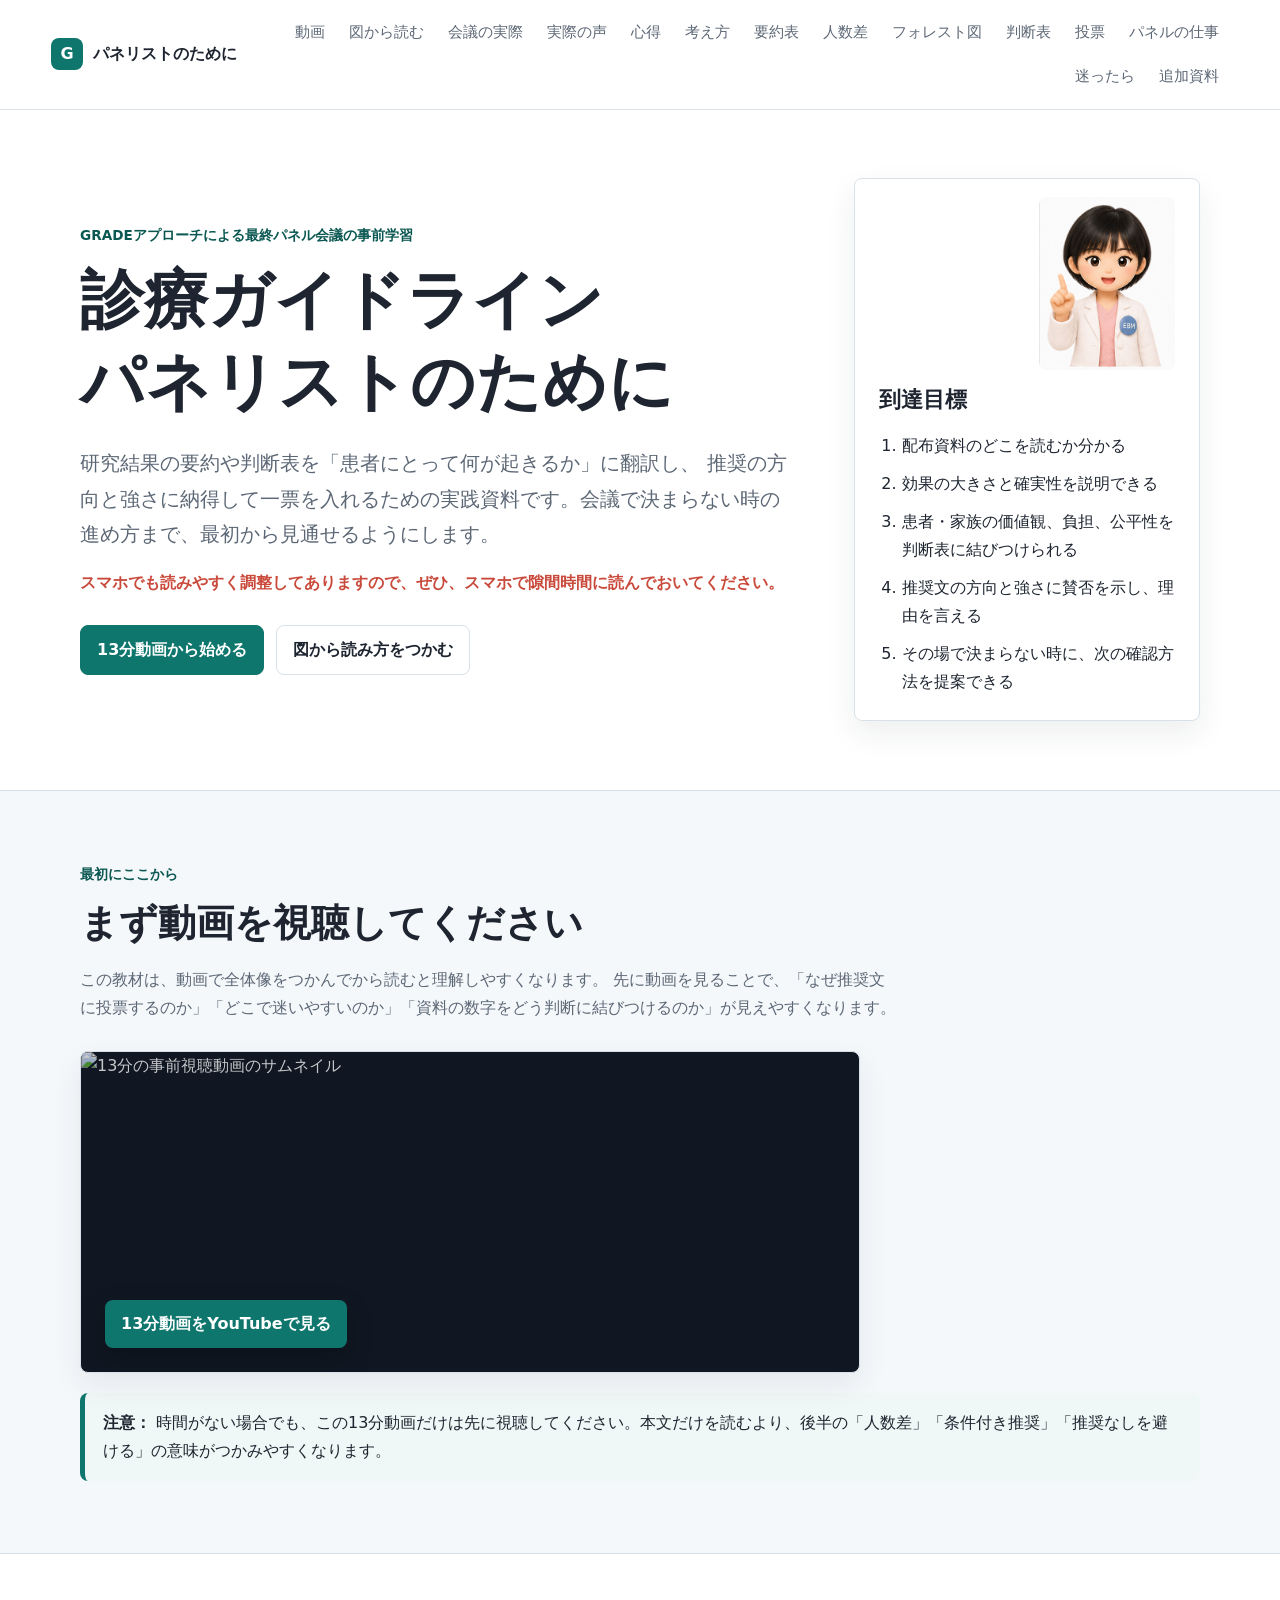
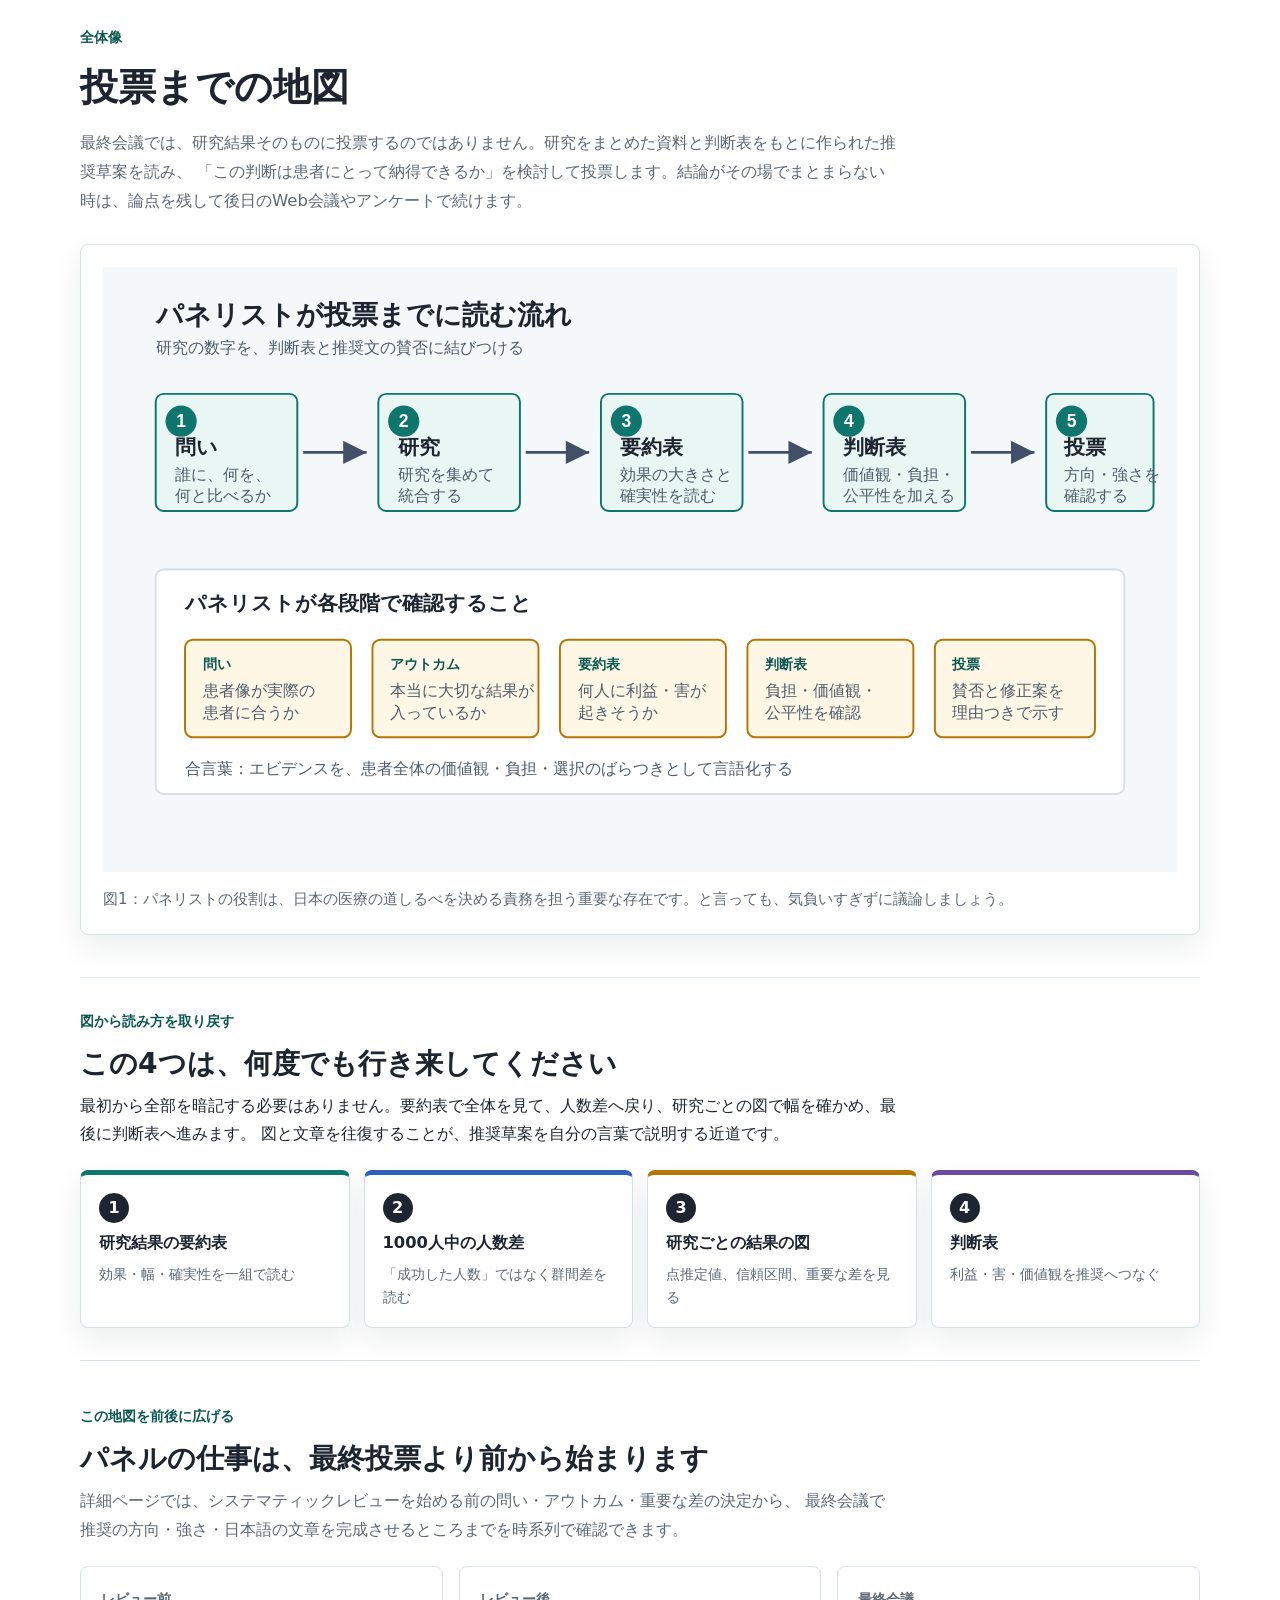
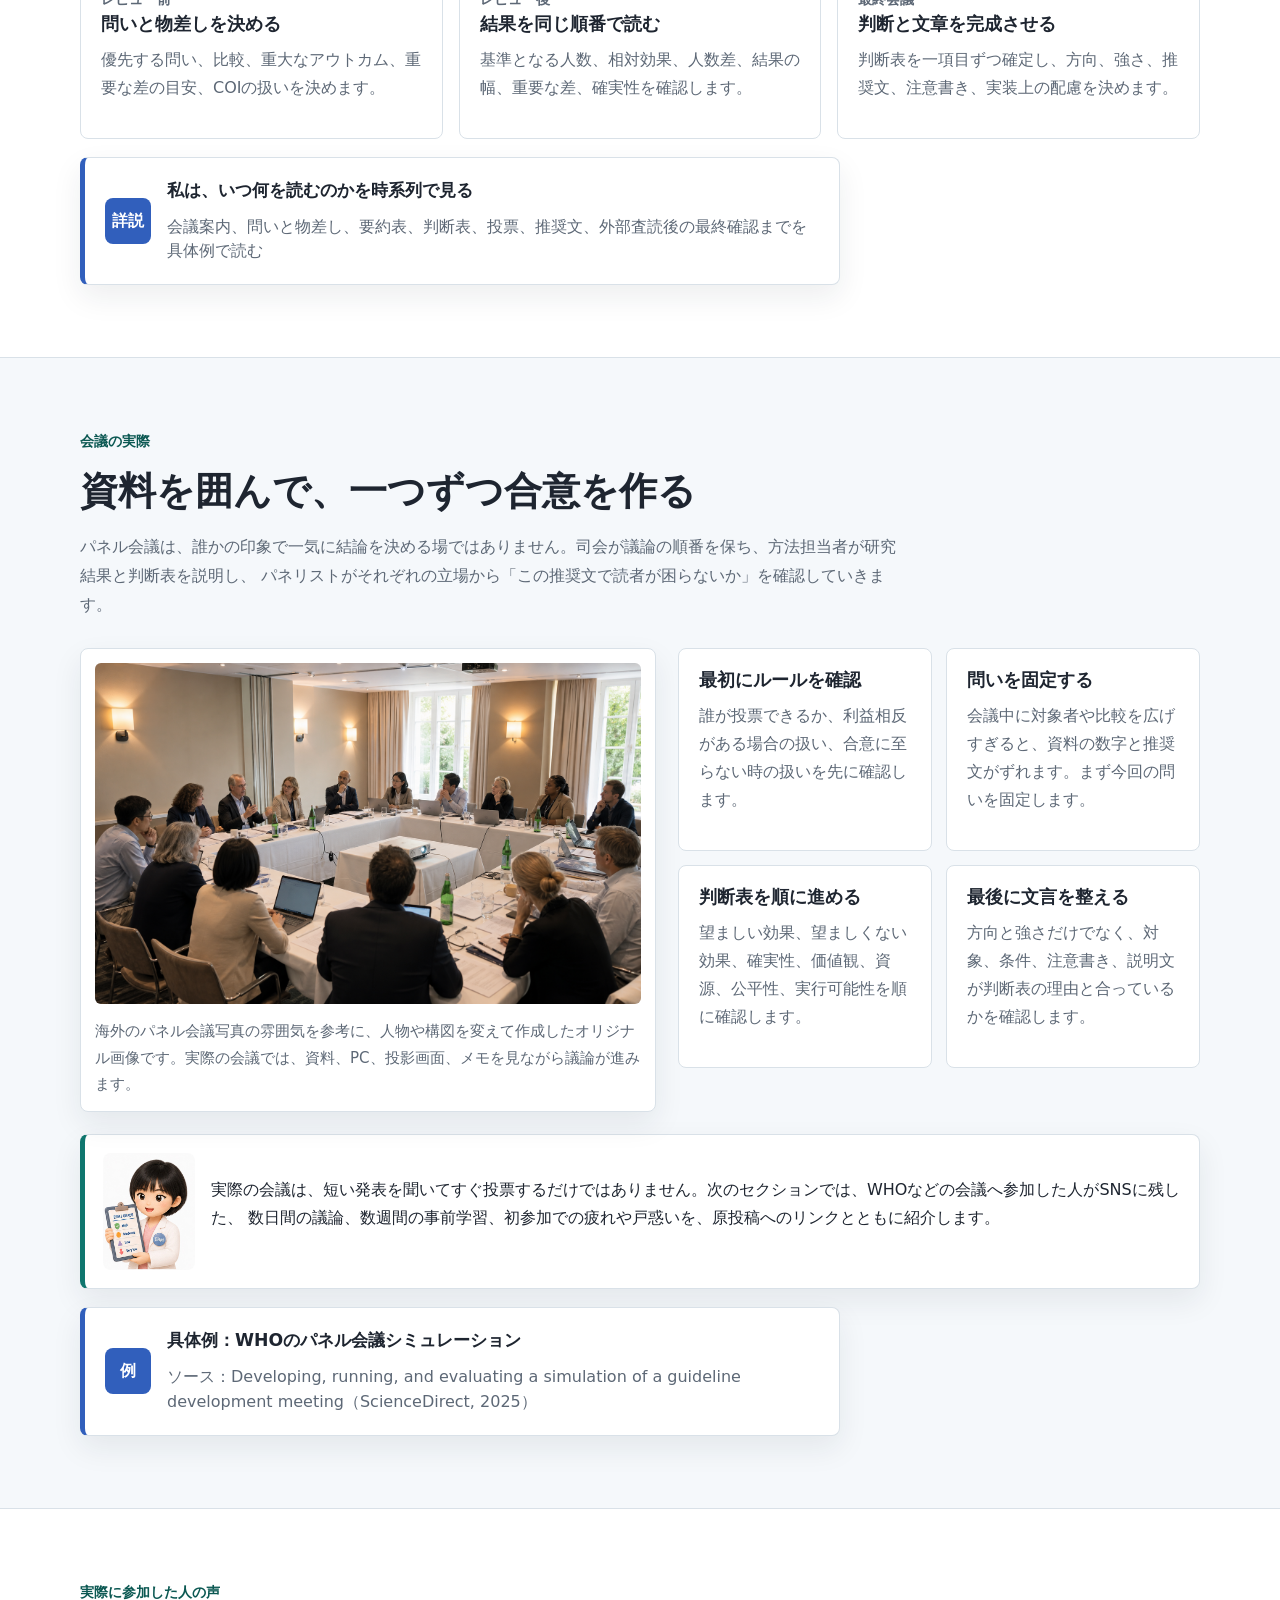
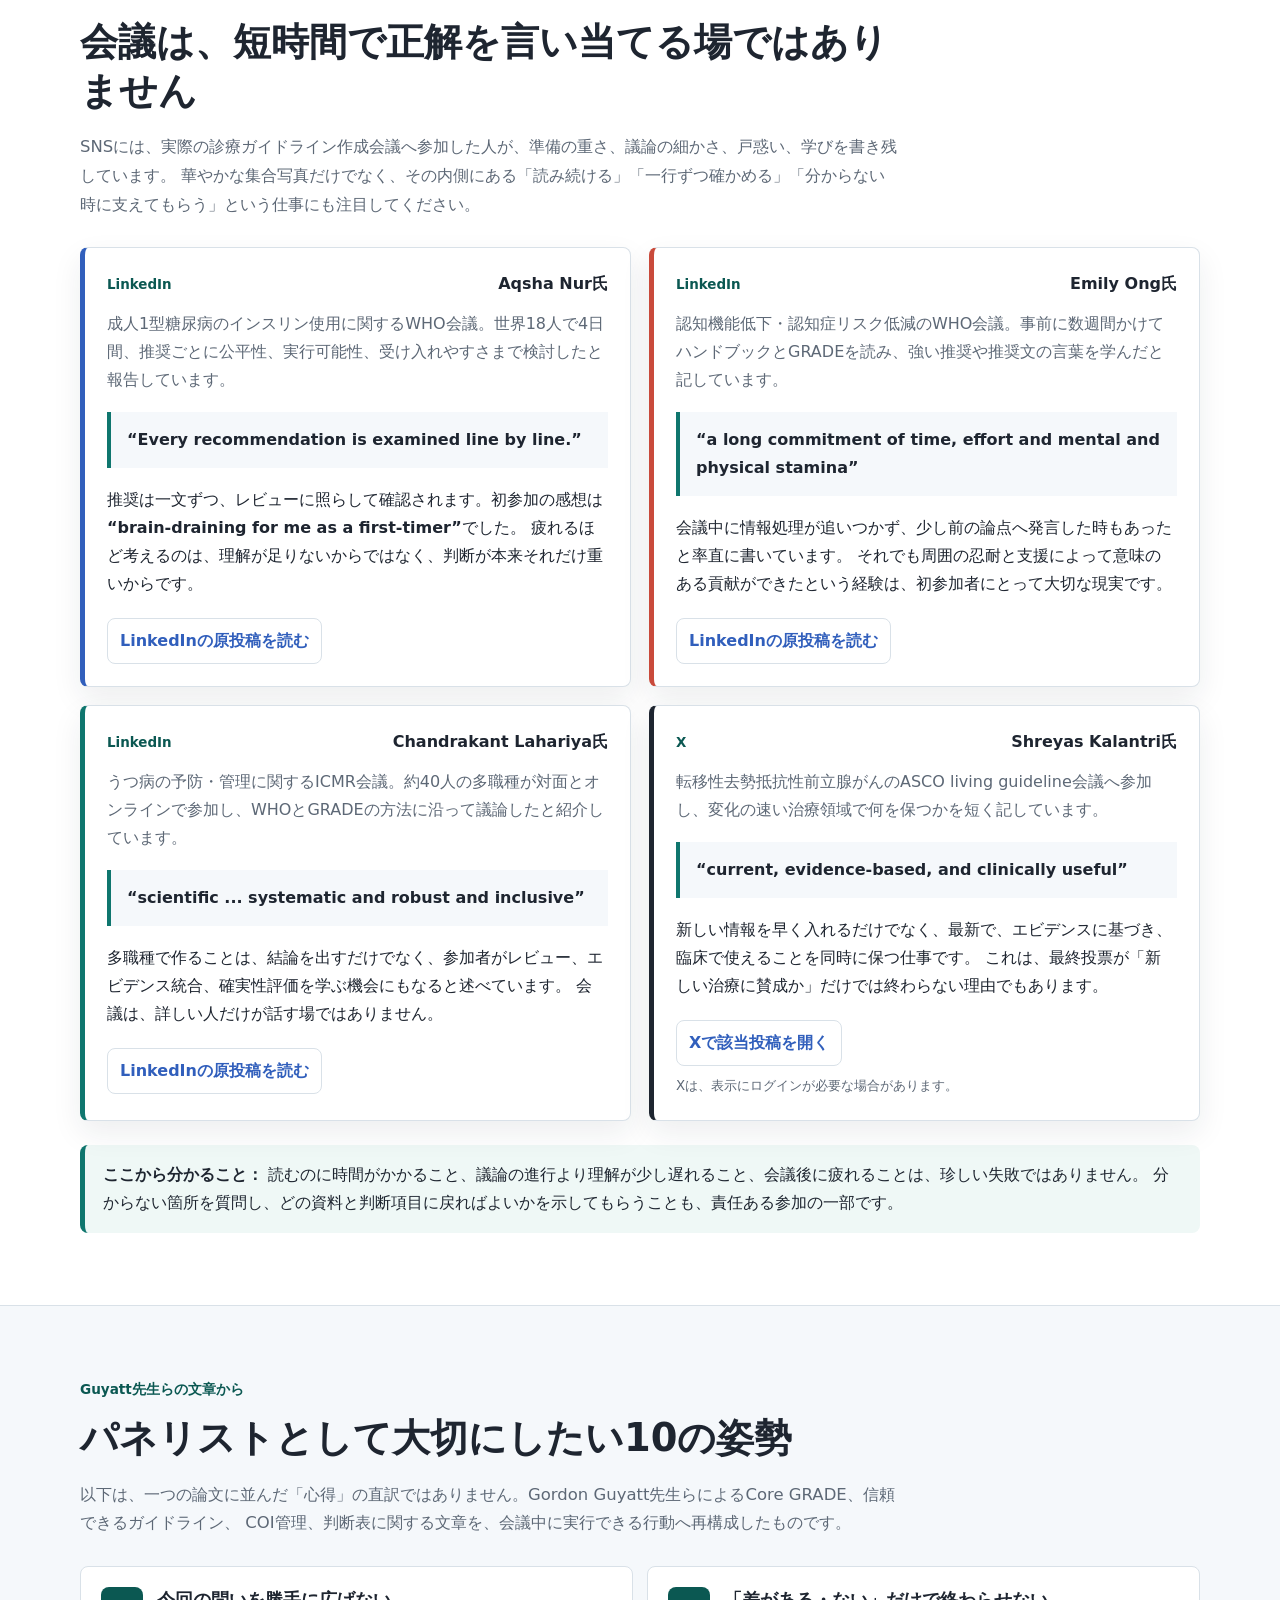
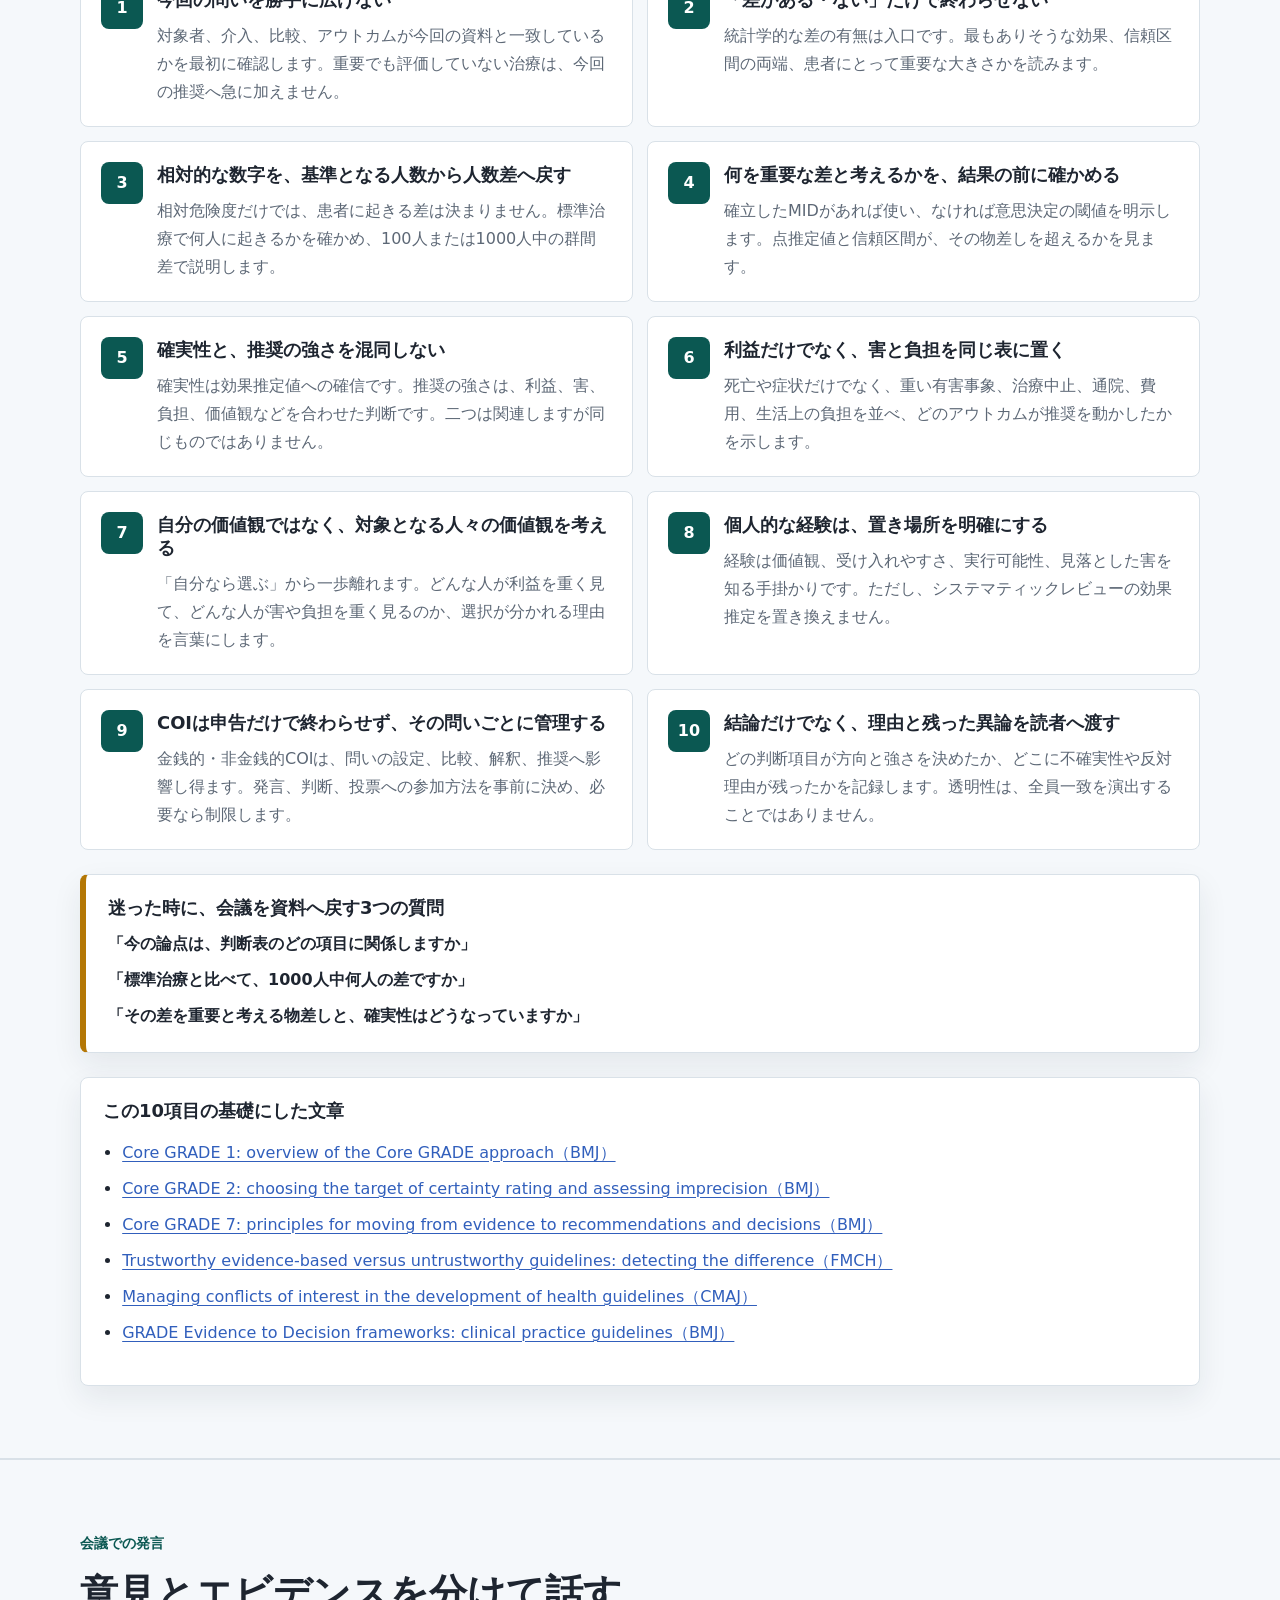
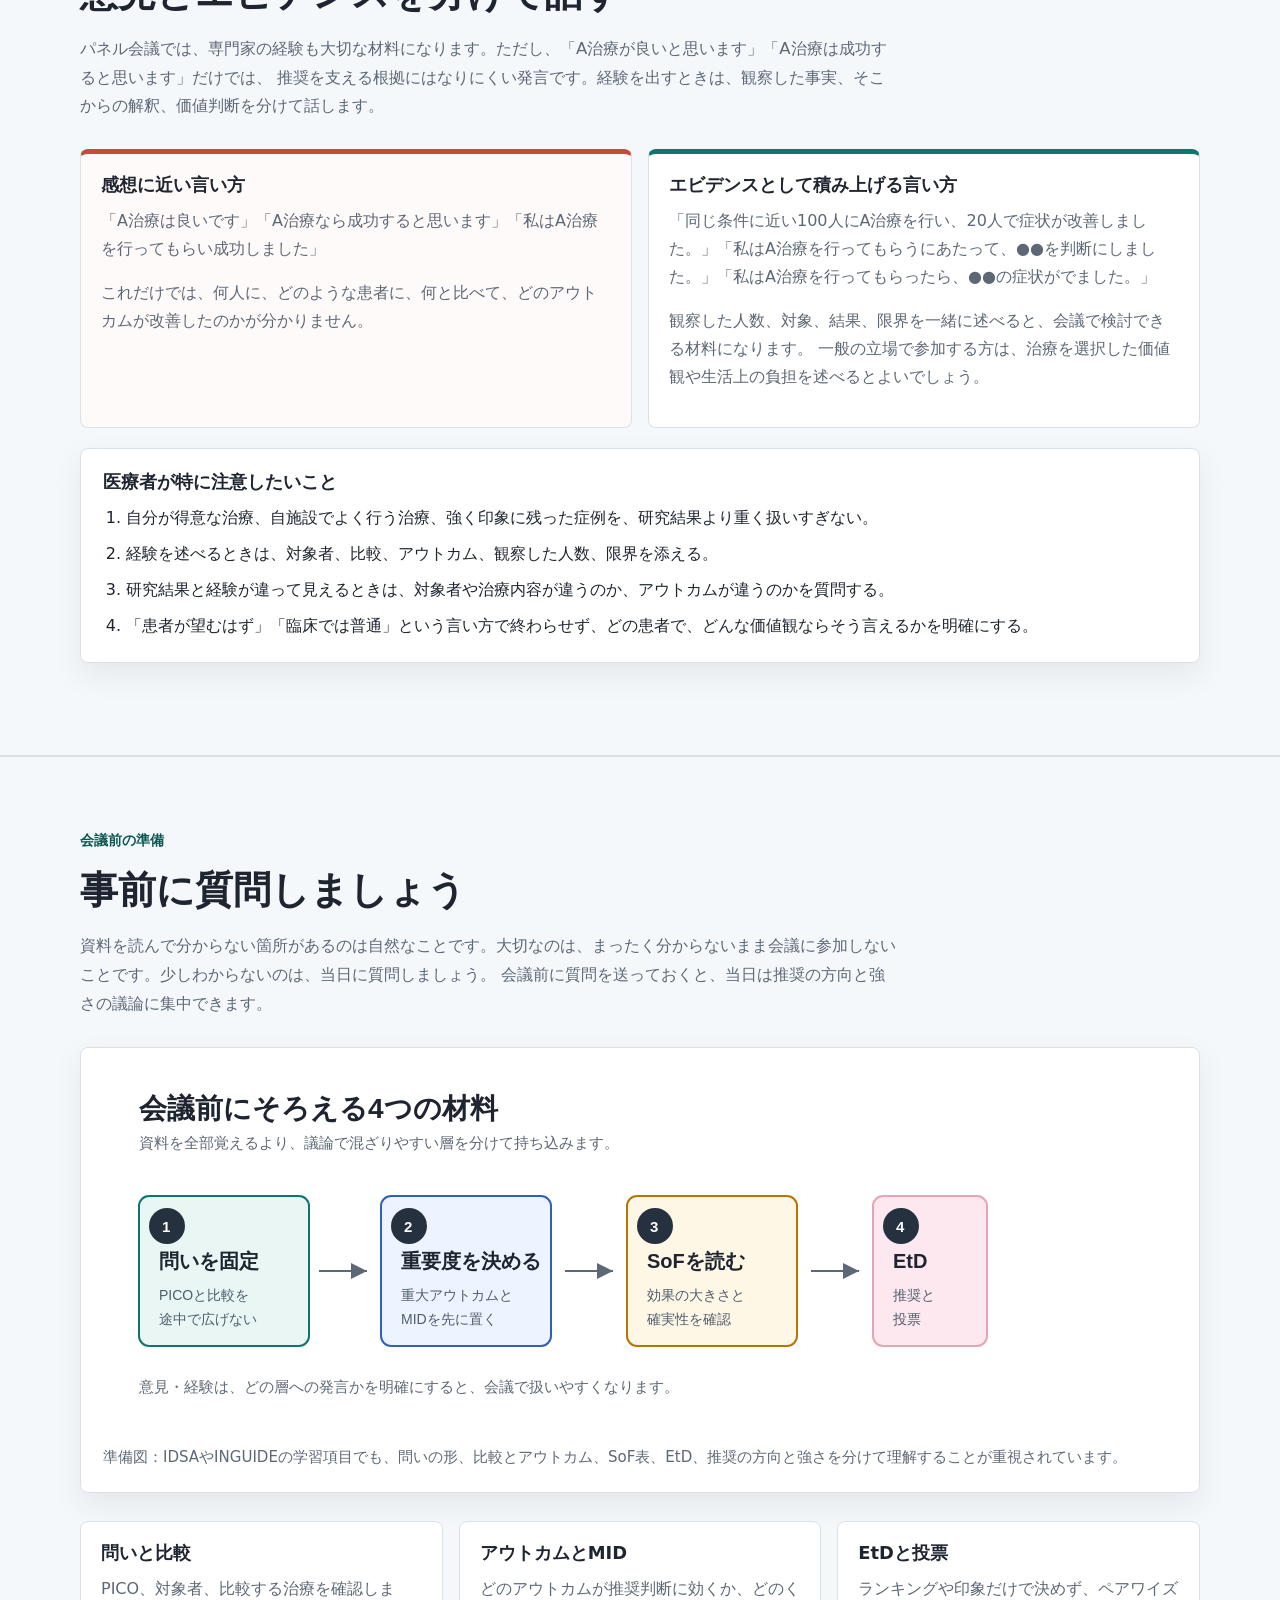
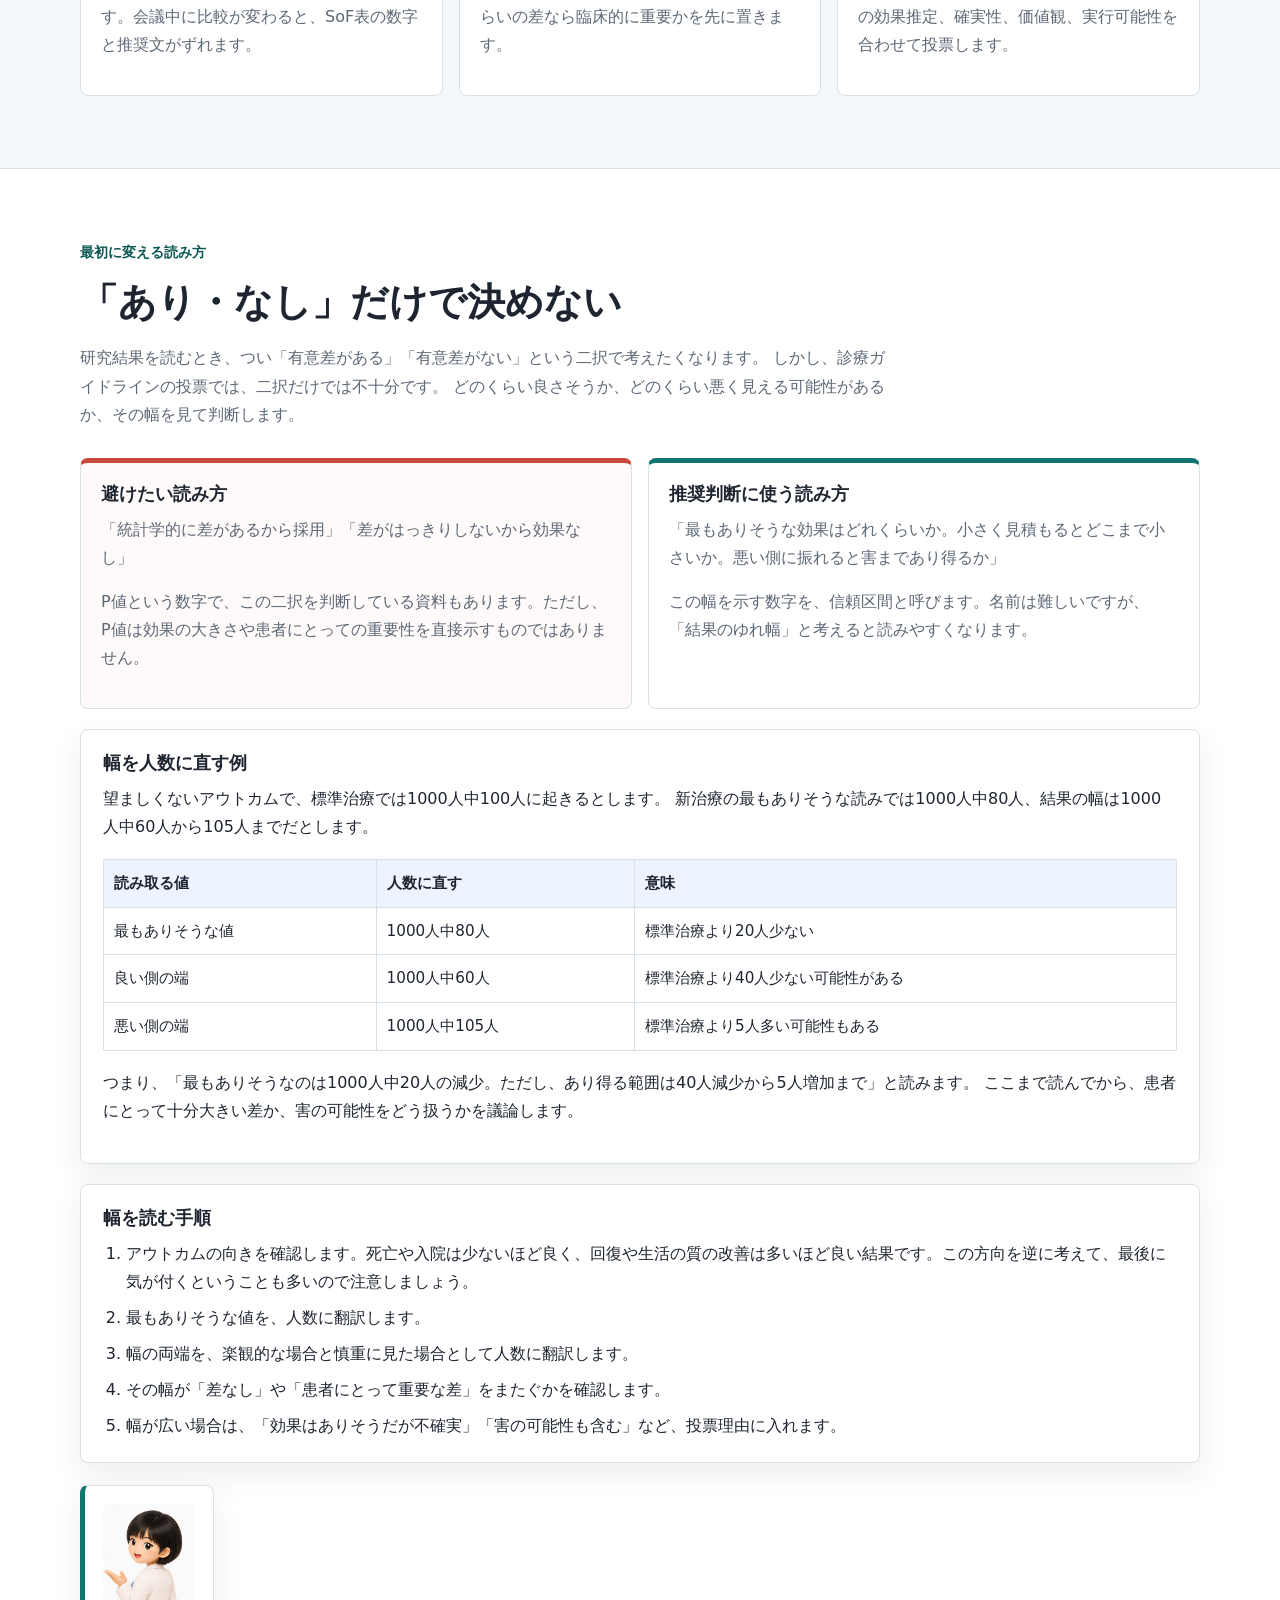
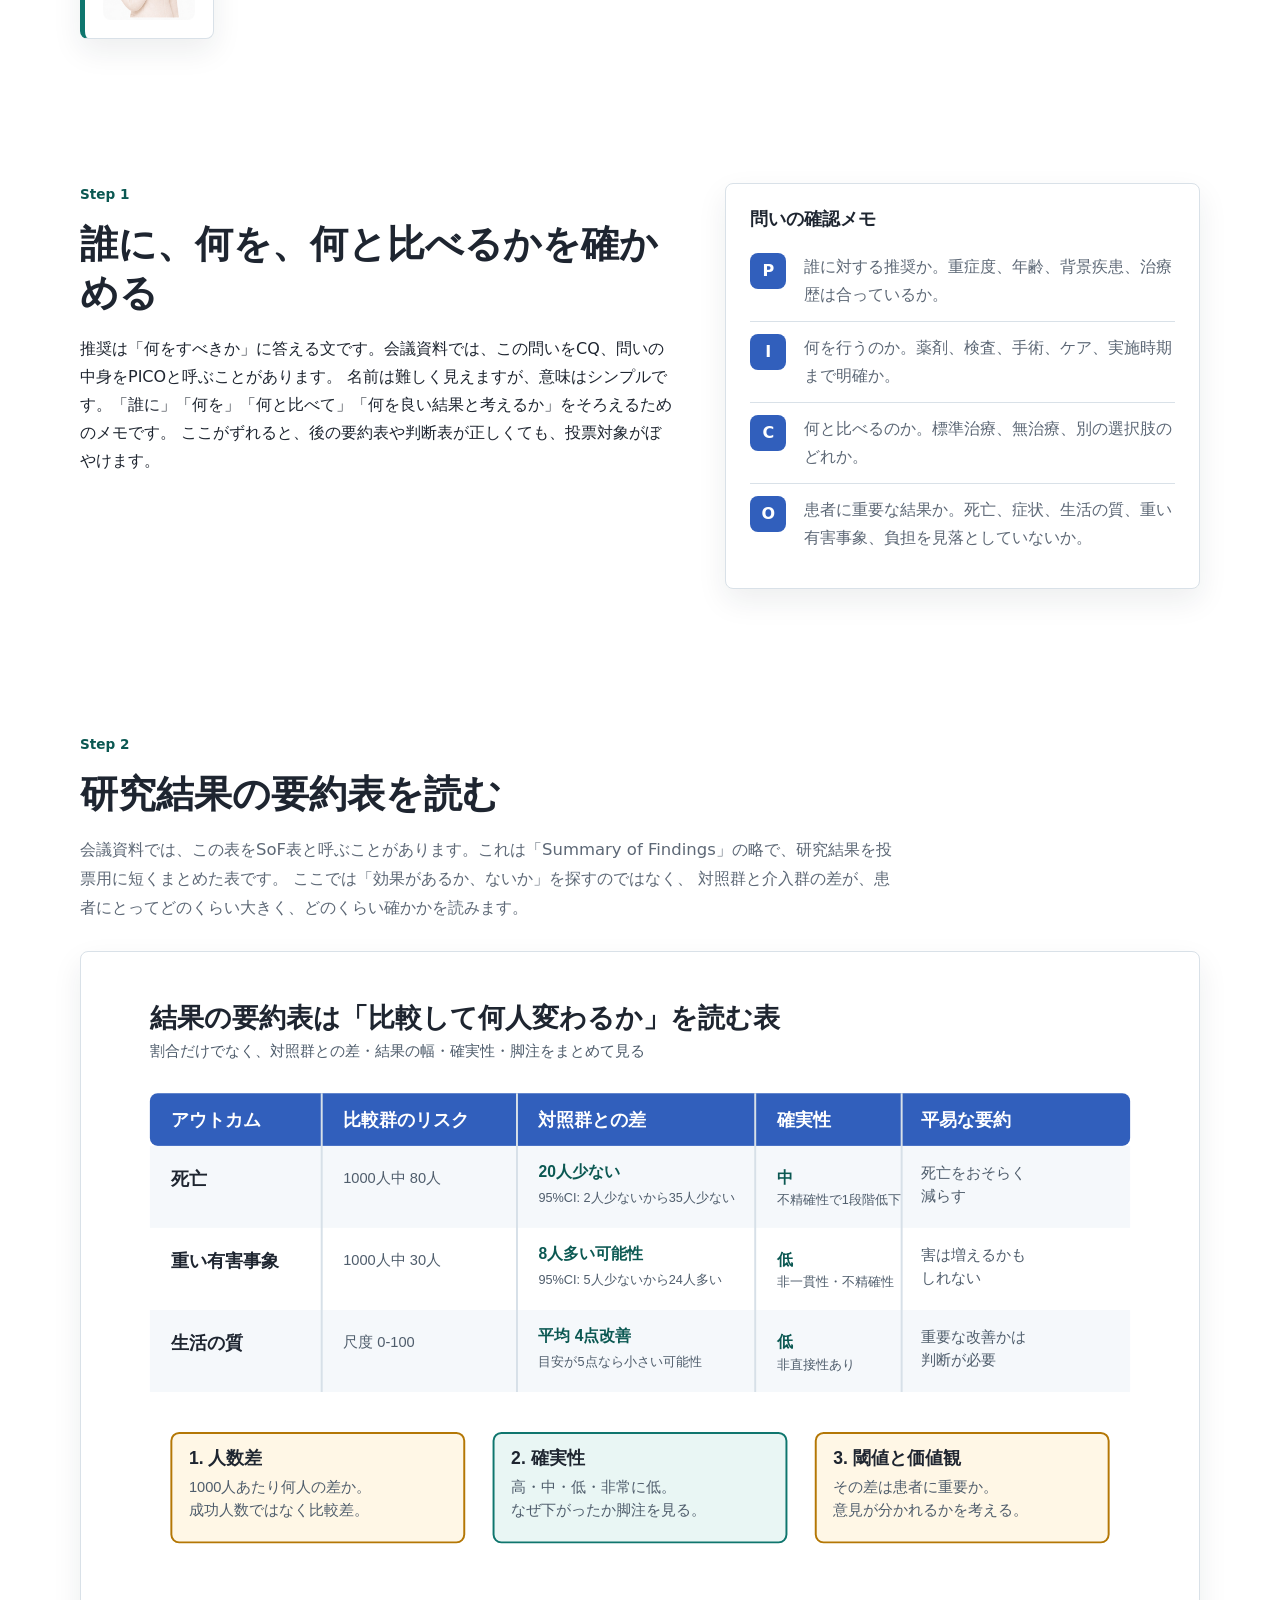
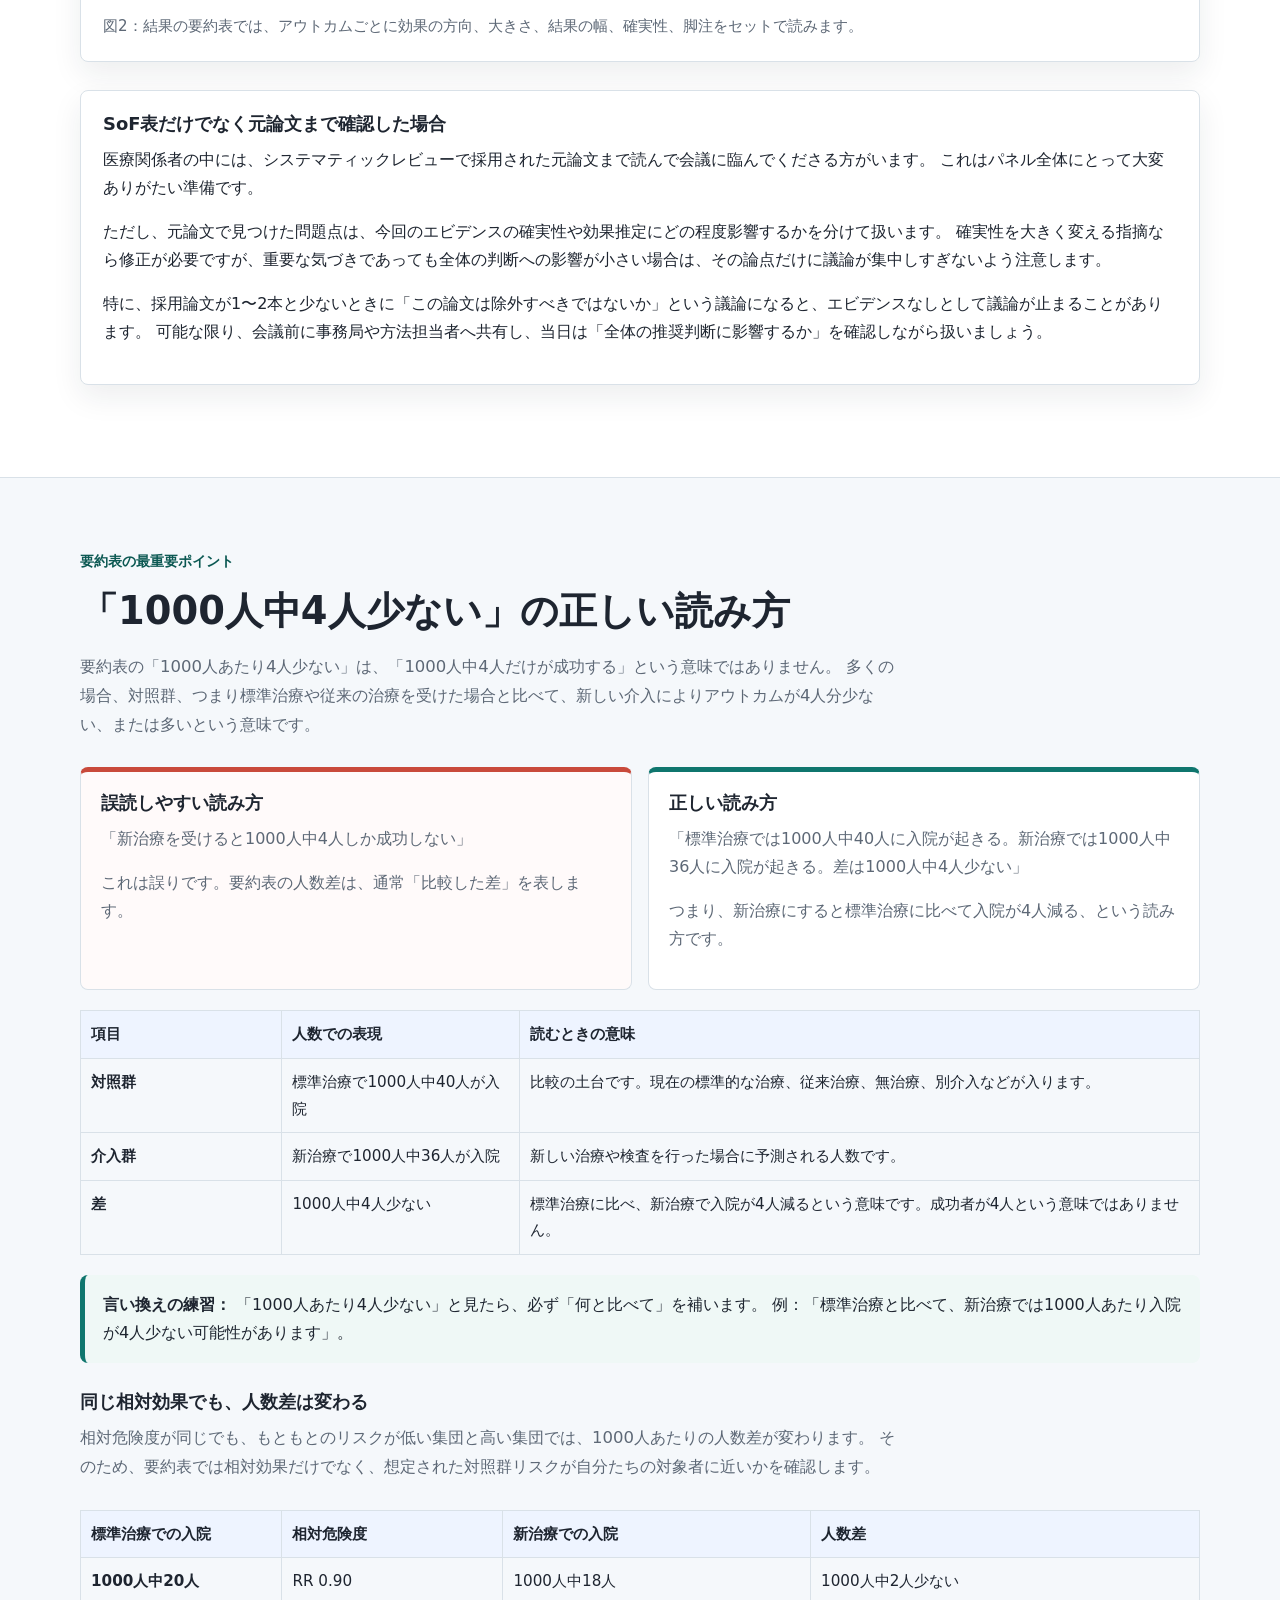
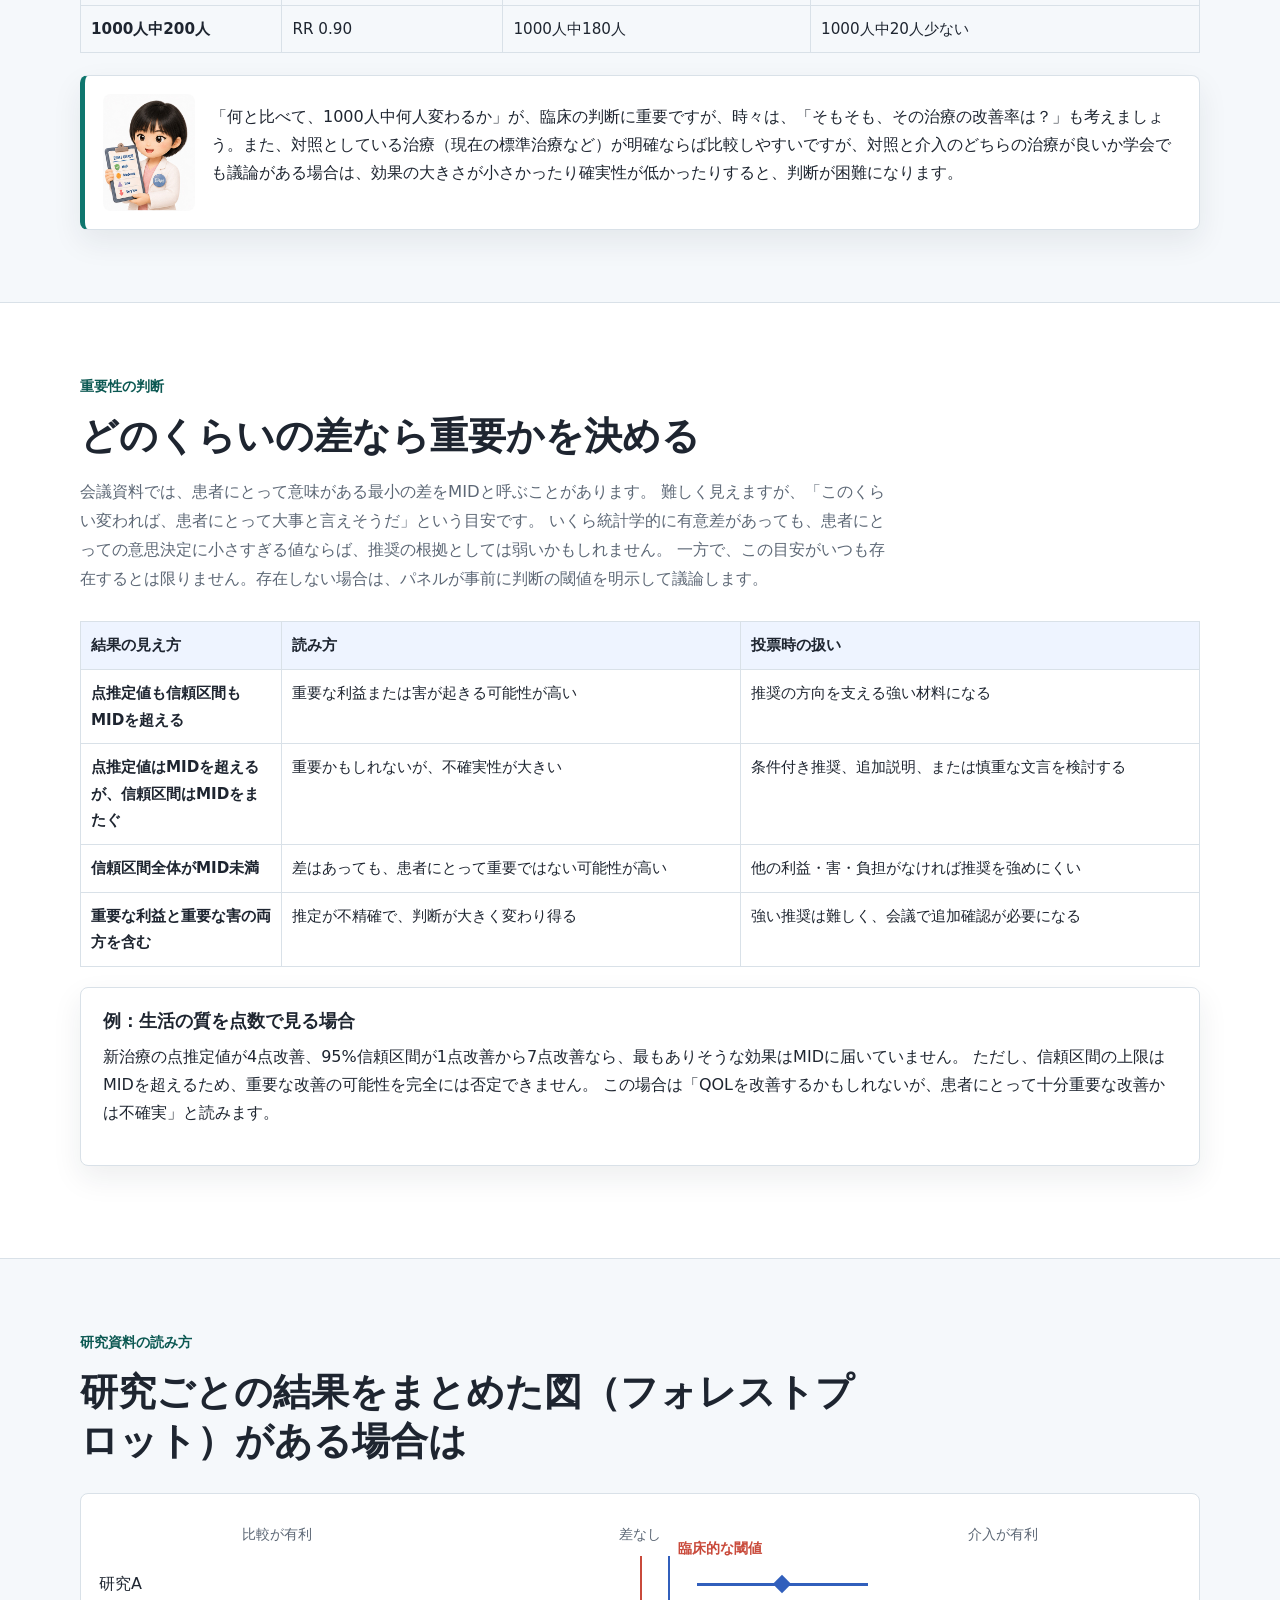
==== commit 374b6bca: "Clarify panel roles across guideline stages" ====
--- a/index.html
+++ b/index.html
@@ -164,10 +164,10 @@
             </article>
           </div>
           <div class="meeting-example-actions">
-            <a class="dilemma-button simulation" href="panel-workflow.html">
+            <a class="dilemma-button simulation" href="panel-workflow.html#action-map">
               <span>詳説</span>
-              <strong>パネルの仕事を時系列で見る</strong>
-              <em>レビュー前の準備から、要約表・フォレストプロット・判断表・投票・推奨文までを具体例で読む</em>
+              <strong>私は、いつ何を読むのかを時系列で見る</strong>
+              <em>会議案内、問いと物差し、要約表、判断表、投票、推奨文、外部査読後の最終確認までを具体例で読む</em>
             </a>
           </div>
         </div>
--- a/assets/styles.css
+++ b/assets/styles.css
@@ -1472,6 +1472,162 @@
   .principle-number {
     width: 36px;
     height: 36px;
+  }
+}
+
+.role-boundary-grid {
+  display: grid;
+  grid-template-columns: repeat(2, minmax(0, 1fr));
+  gap: 18px;
+  margin: 30px 0 24px;
+}
+
+.role-boundary {
+  min-width: 0;
+  padding: 24px;
+  background: #fff;
+  border: 1px solid var(--line);
+  border-left: 6px solid var(--teal);
+  border-radius: 8px;
+  box-shadow: var(--shadow);
+}
+
+.role-boundary.organisation-owned {
+  border-left-color: var(--amber);
+}
+
+.role-boundary ol,
+.role-boundary ul {
+  margin: 12px 0 0;
+  padding-left: 1.35rem;
+}
+
+.action-map {
+  display: grid;
+  gap: 18px;
+  margin: 32px 0;
+}
+
+.action-stage {
+  display: grid;
+  grid-template-columns: minmax(210px, 0.72fr) minmax(0, 2.28fr);
+  min-width: 0;
+  overflow: hidden;
+  background: #fff;
+  border: 1px solid var(--line);
+  border-radius: 8px;
+  box-shadow: var(--shadow);
+}
+
+.action-stage-head {
+  min-width: 0;
+  padding: 24px;
+  background: #eef5f4;
+  border-right: 1px solid var(--line);
+}
+
+.action-stage:nth-child(even) .action-stage-head {
+  background: #f3f6fb;
+}
+
+.action-stage-head h3 {
+  margin-bottom: 10px;
+}
+
+.action-stage-head p:last-child {
+  margin-bottom: 0;
+  color: var(--muted);
+}
+
+.action-details {
+  display: grid;
+  grid-template-columns: repeat(5, minmax(0, 1fr));
+  min-width: 0;
+  margin: 0;
+}
+
+.action-details > div {
+  min-width: 0;
+  padding: 20px 16px;
+  border-left: 1px solid var(--line);
+}
+
+.action-details > div:first-child {
+  border-left: 0;
+}
+
+.action-details dt {
+  margin-bottom: 8px;
+  color: var(--teal-dark);
+  font-size: 0.86rem;
+  font-weight: 800;
+}
+
+.action-details dd {
+  margin: 0;
+  color: var(--ink);
+  font-size: 0.93rem;
+  line-height: 1.7;
+}
+
+.vote-distinction {
+  margin-top: 26px;
+  padding: 24px;
+  background: #fff;
+  border: 1px solid var(--line);
+  border-left: 6px solid var(--blue);
+  border-radius: 8px;
+  box-shadow: var(--shadow);
+}
+
+.vote-distinction > h3 {
+  margin-bottom: 18px;
+}
+
+@media (max-width: 900px) {
+  .role-boundary-grid {
+    grid-template-columns: 1fr;
+  }
+
+  .action-stage {
+    grid-template-columns: 1fr;
+  }
+
+  .action-stage-head {
+    border-right: 0;
+    border-bottom: 1px solid var(--line);
+  }
+
+  .action-details {
+    grid-template-columns: repeat(2, minmax(0, 1fr));
+  }
+
+  .action-details > div,
+  .action-details > div:first-child {
+    border-left: 1px solid var(--line);
+    border-bottom: 1px solid var(--line);
+  }
+}
+
+@media (max-width: 560px) {
+  .role-boundary,
+  .action-stage-head,
+  .vote-distinction {
+    padding: 18px;
+  }
+
+  .action-details {
+    grid-template-columns: 1fr;
+  }
+
+  .action-details > div,
+  .action-details > div:first-child {
+    padding: 16px 18px;
+    border-left: 0;
+  }
+
+  .action-details > div:last-child {
+    border-bottom: 0;
   }
 }
 
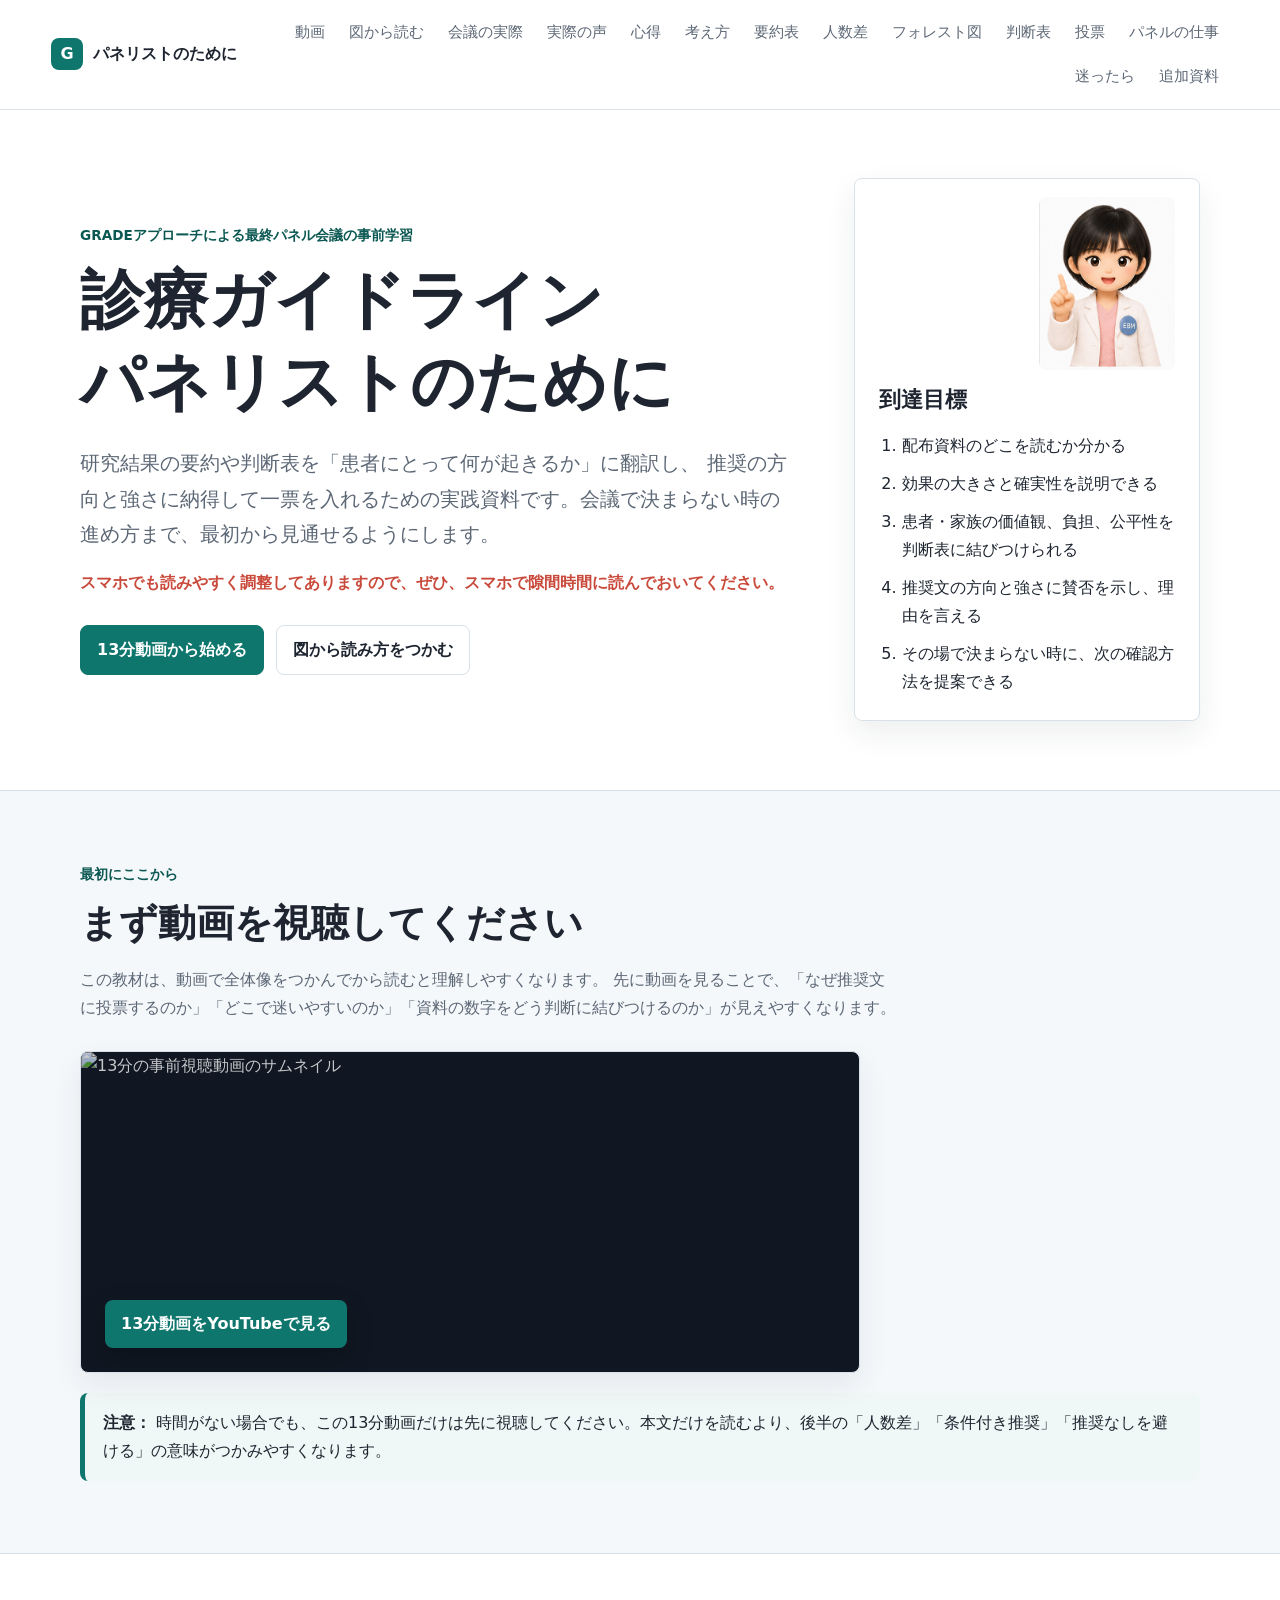
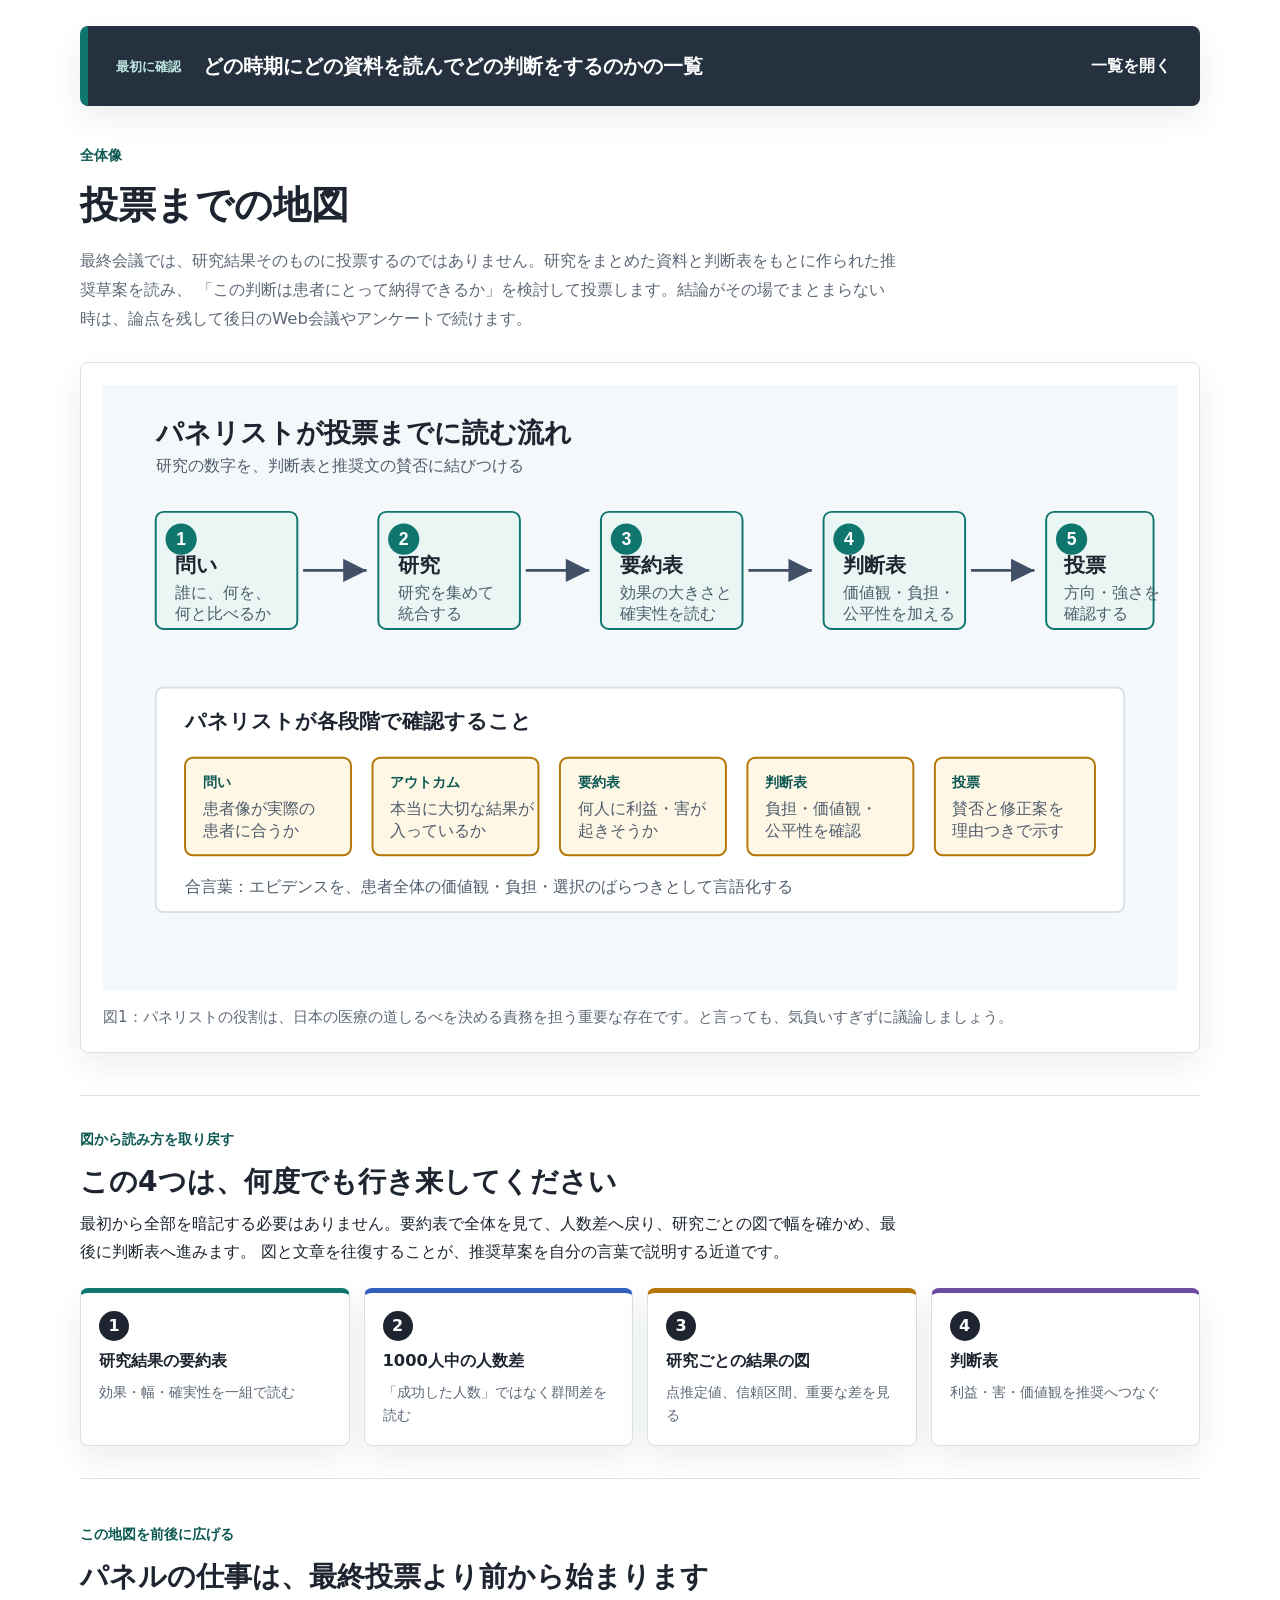
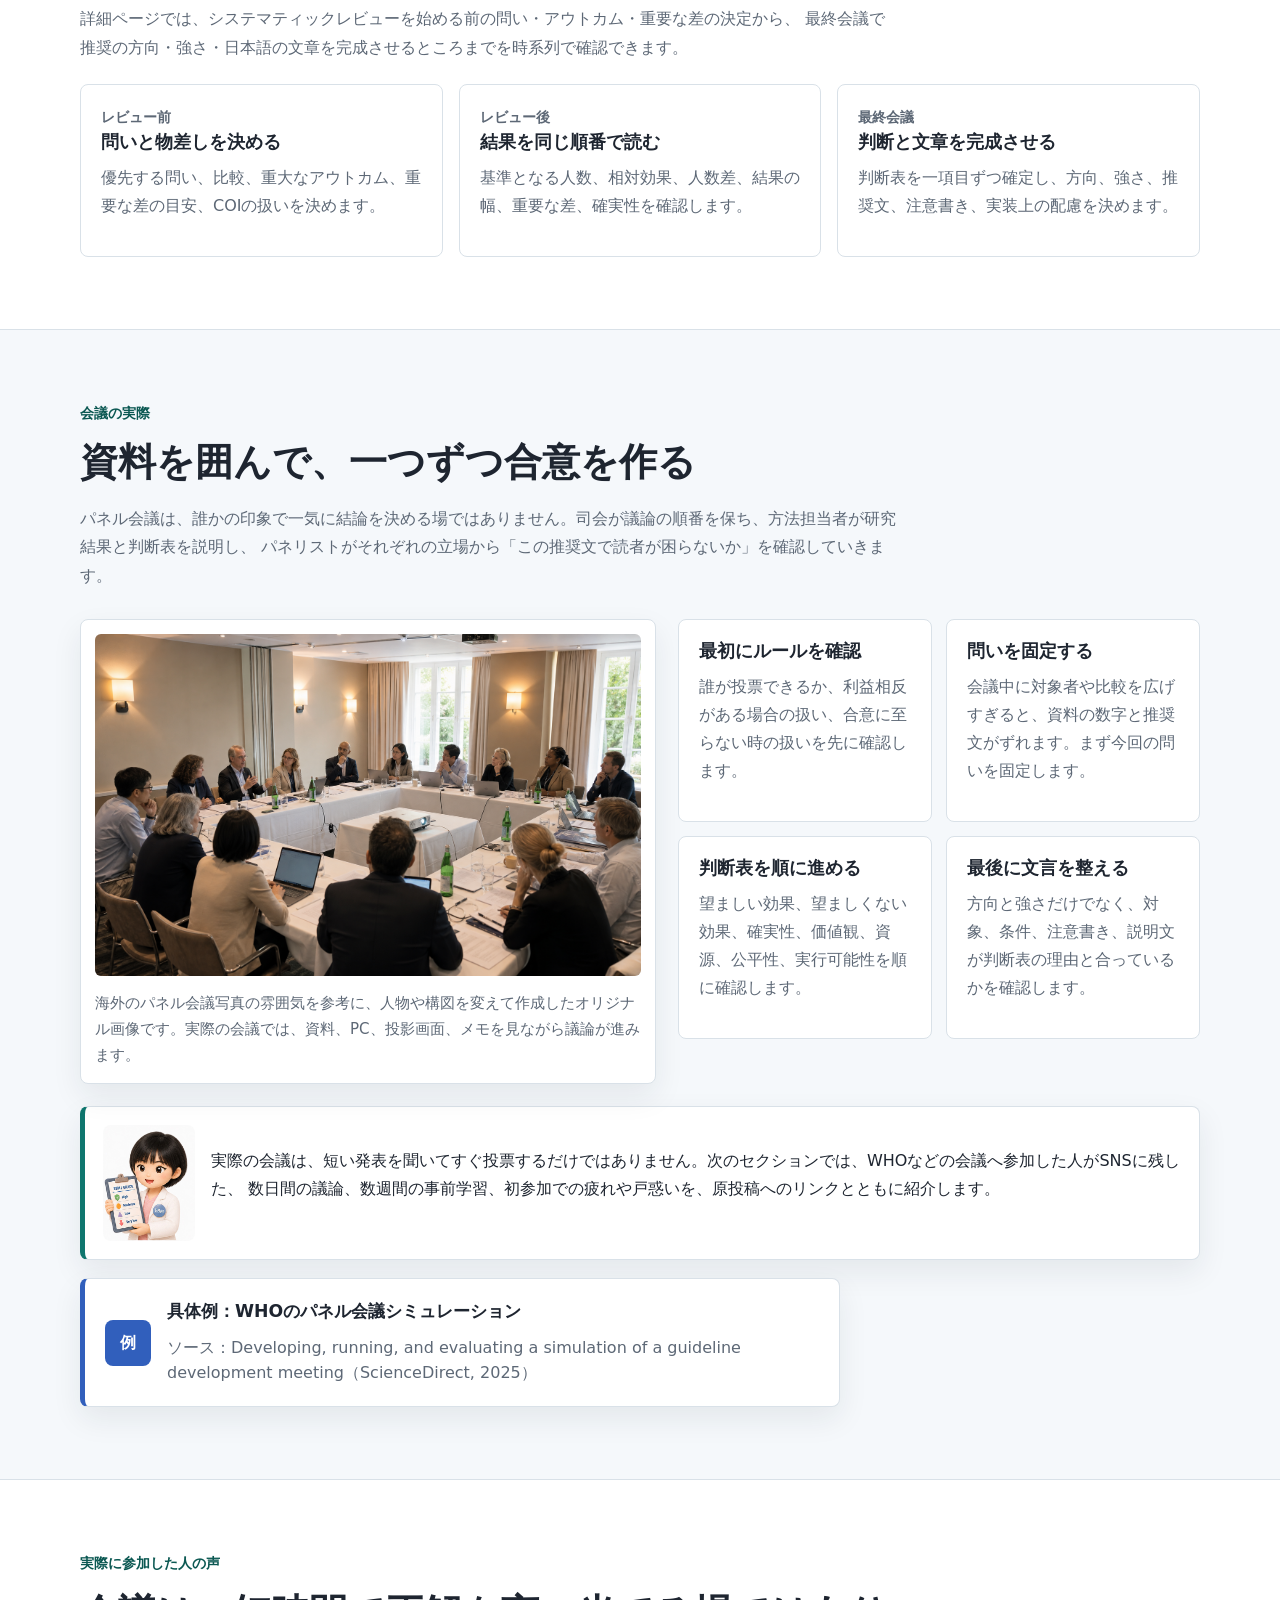
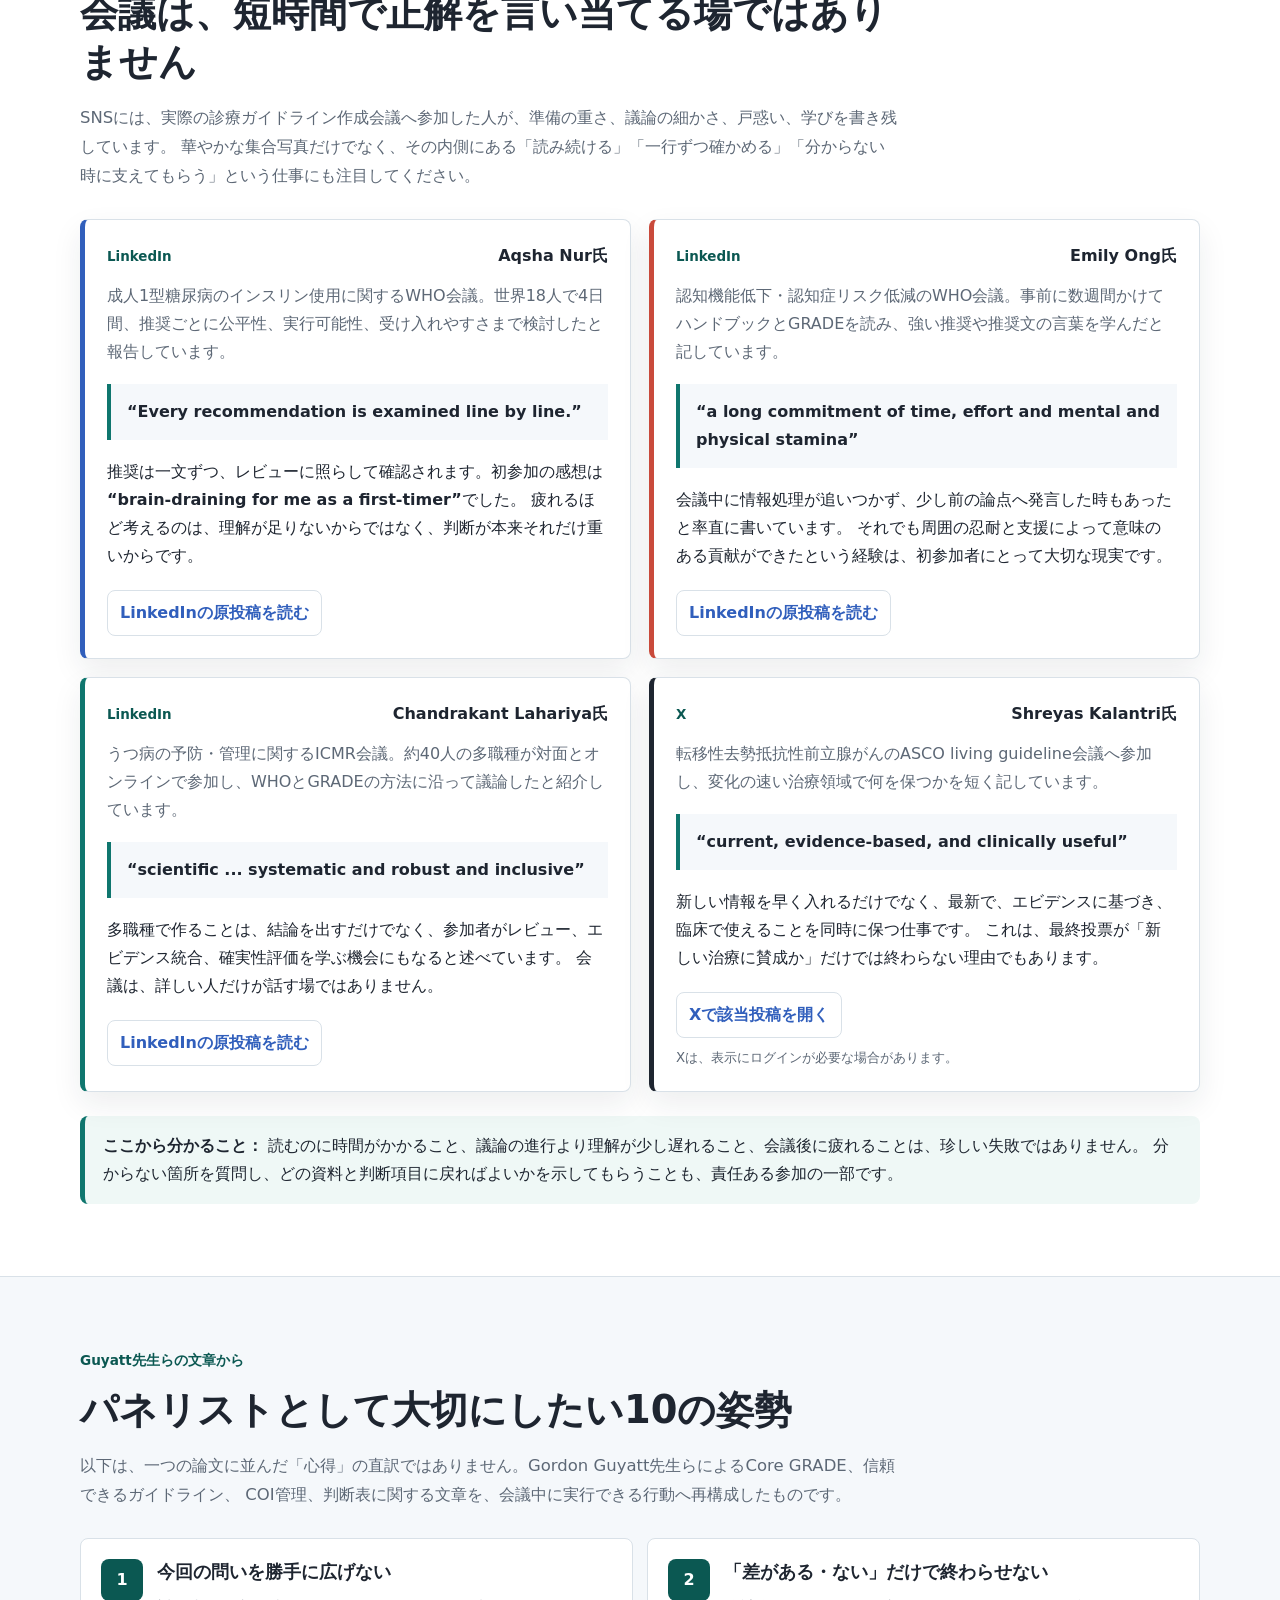
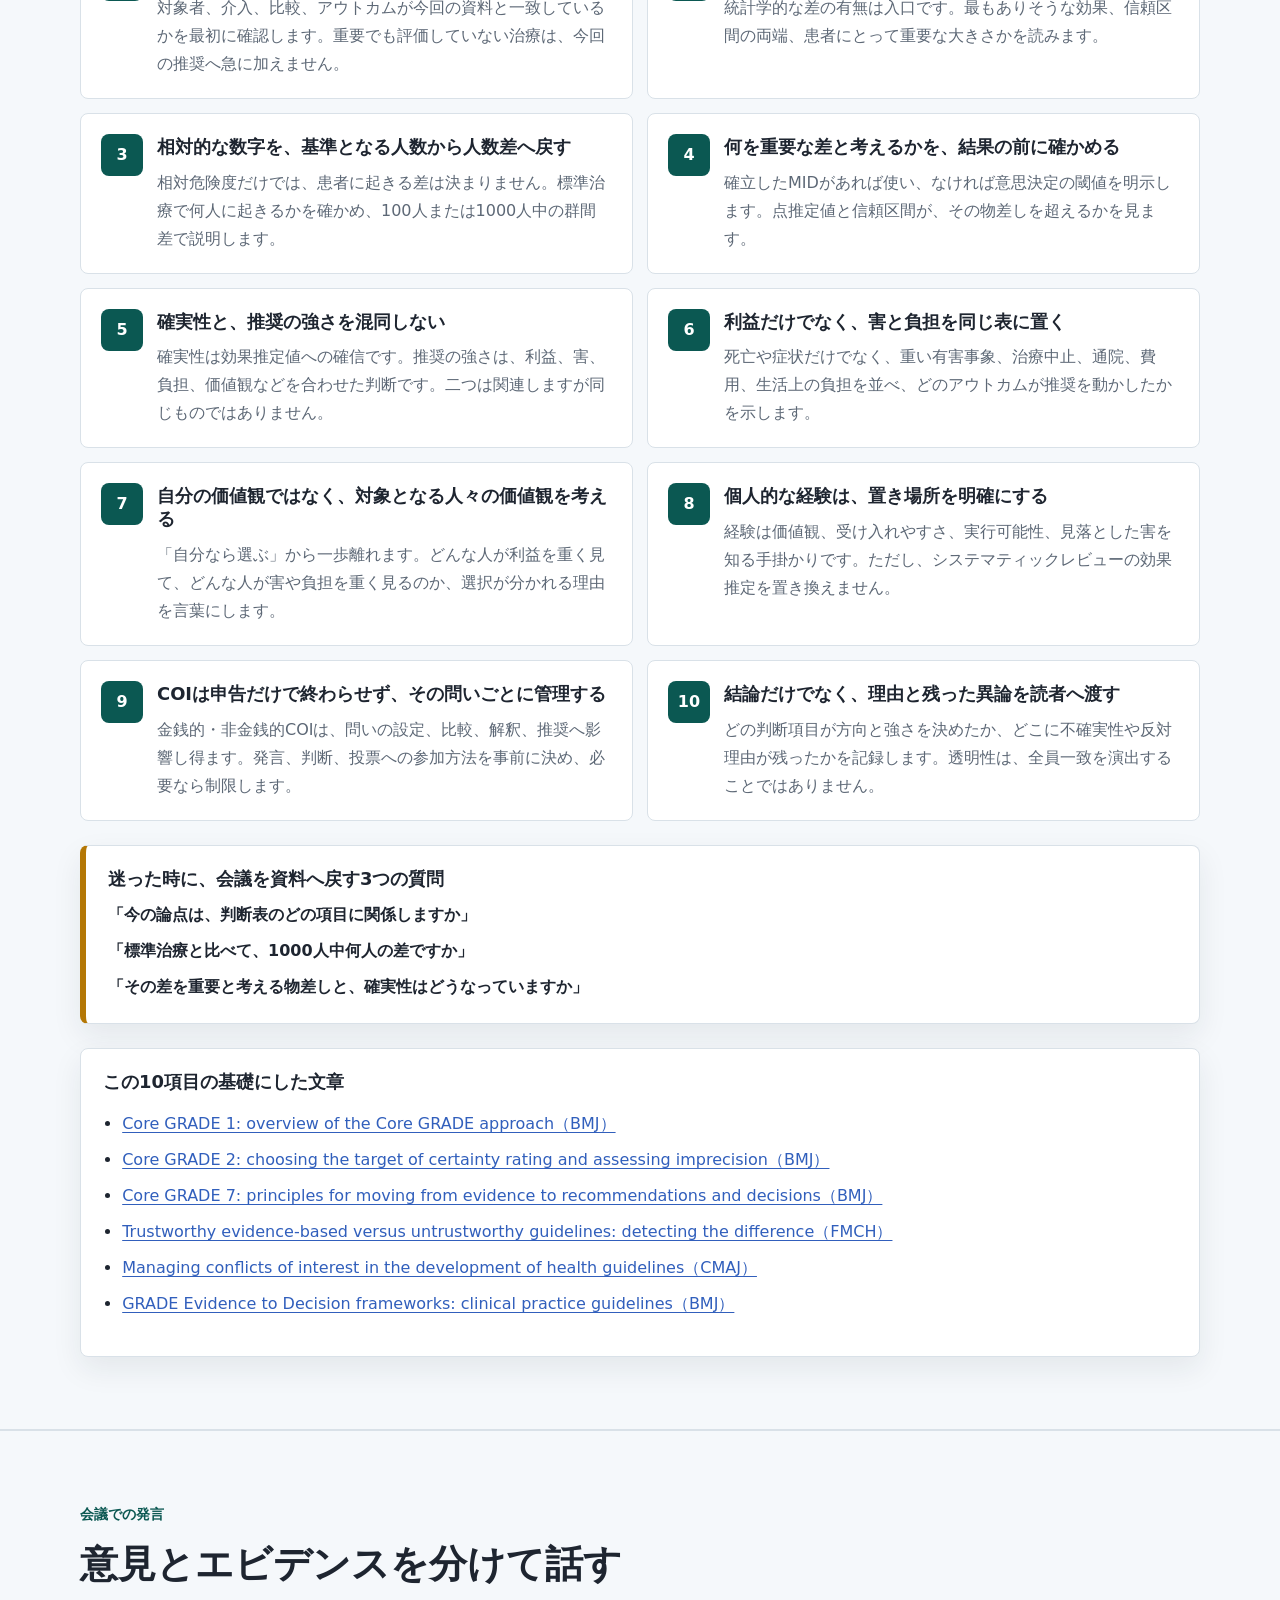
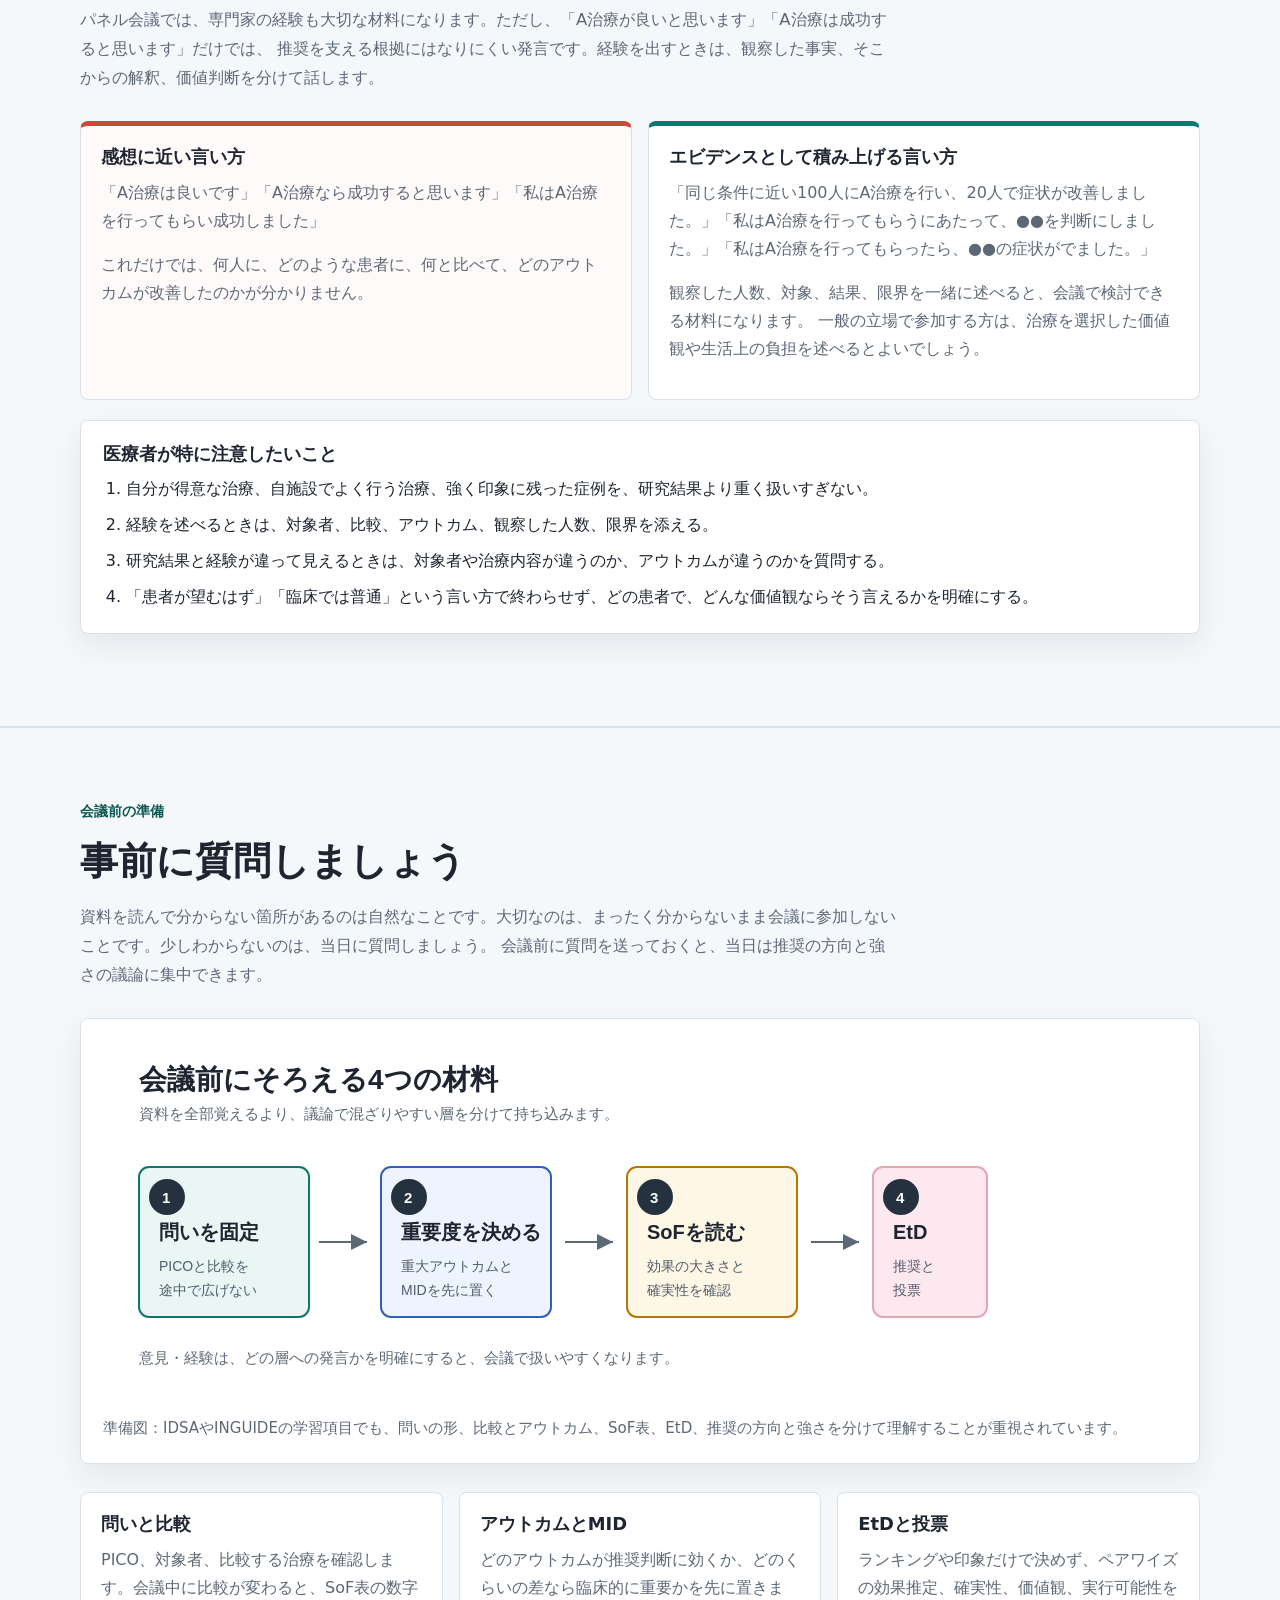
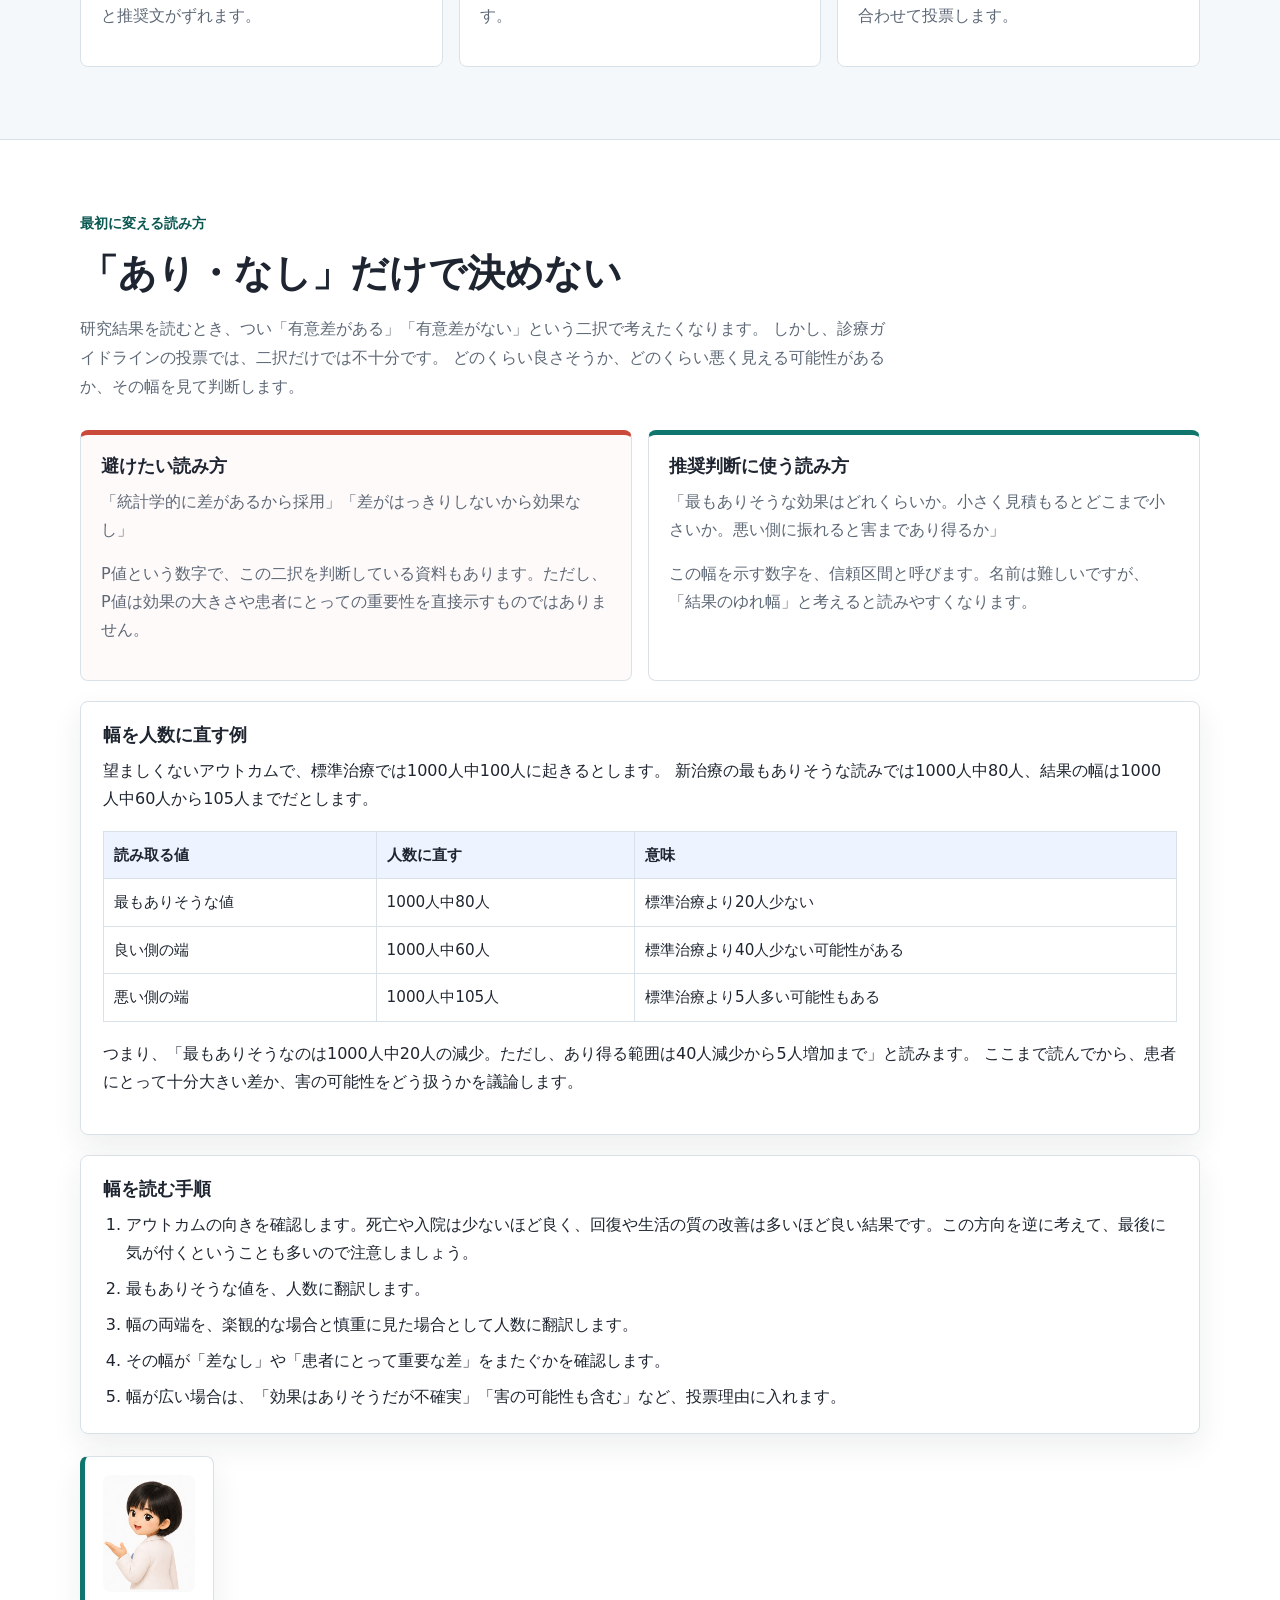
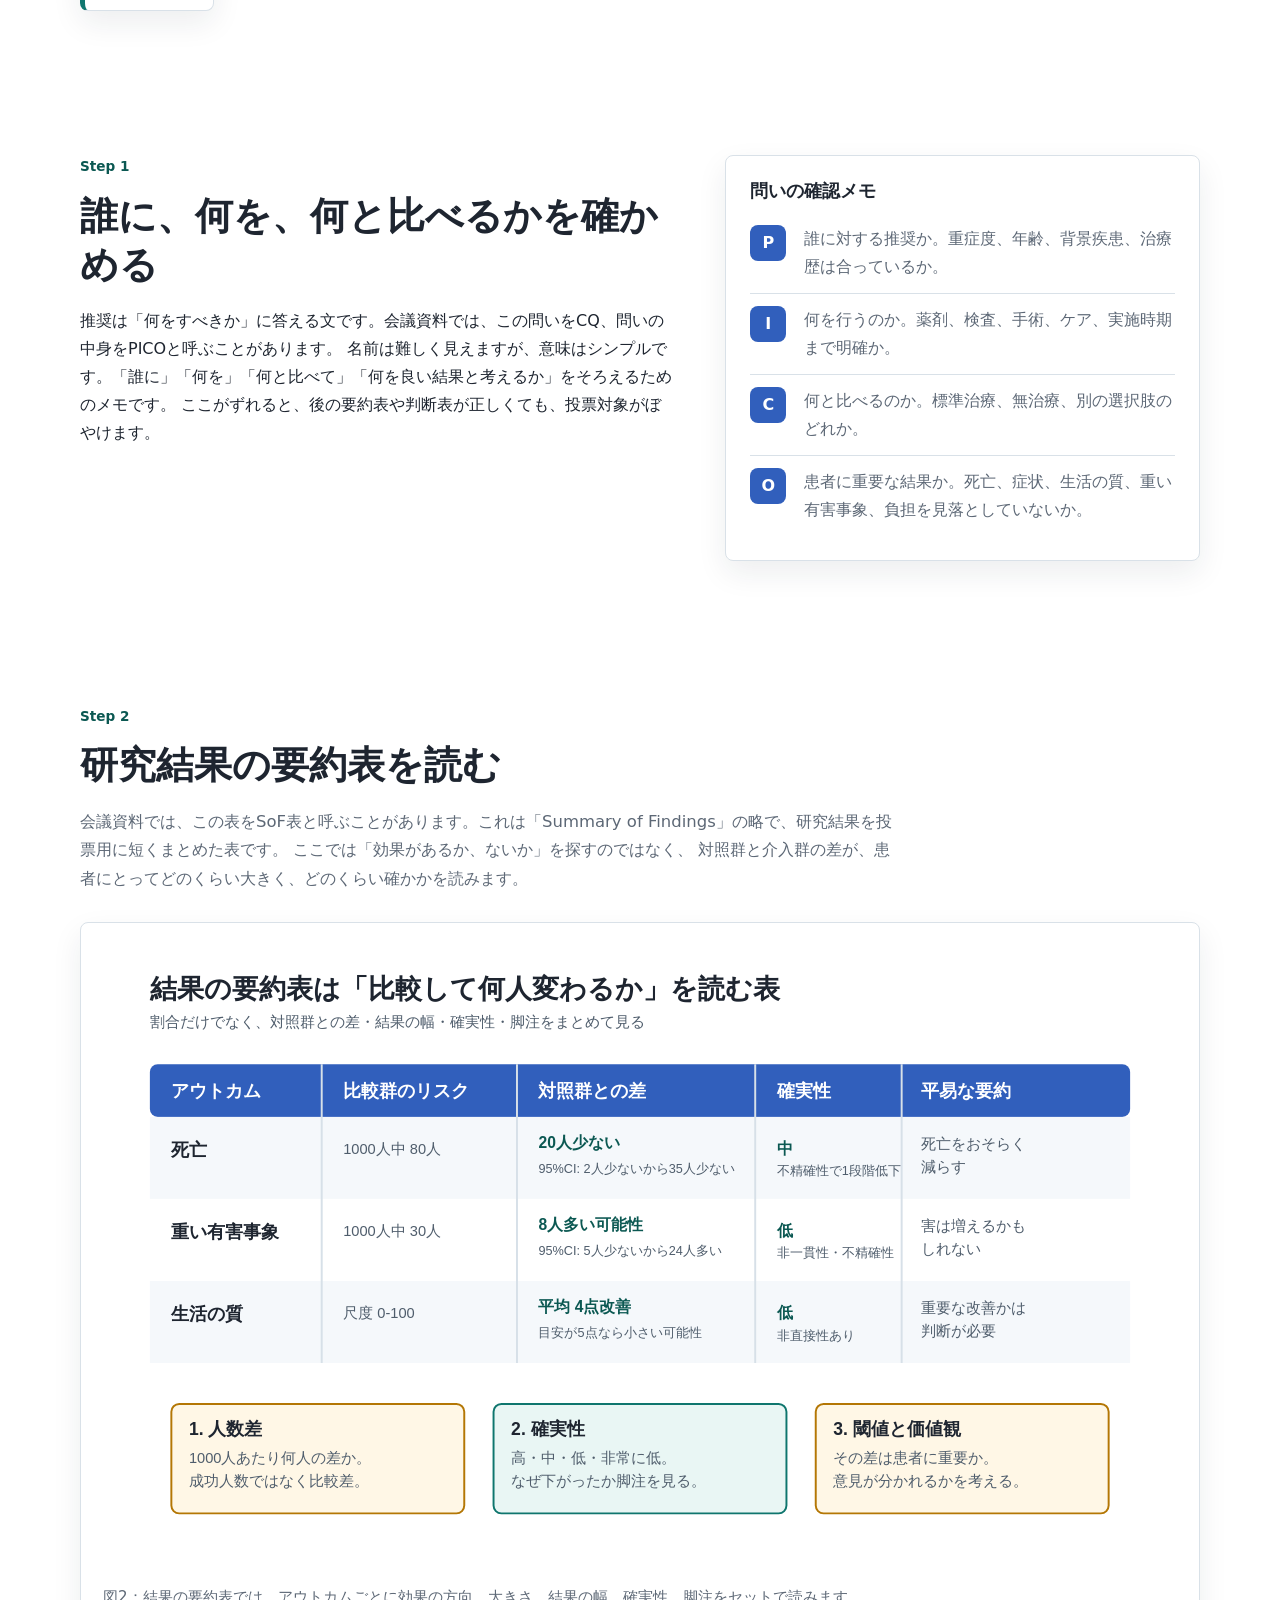
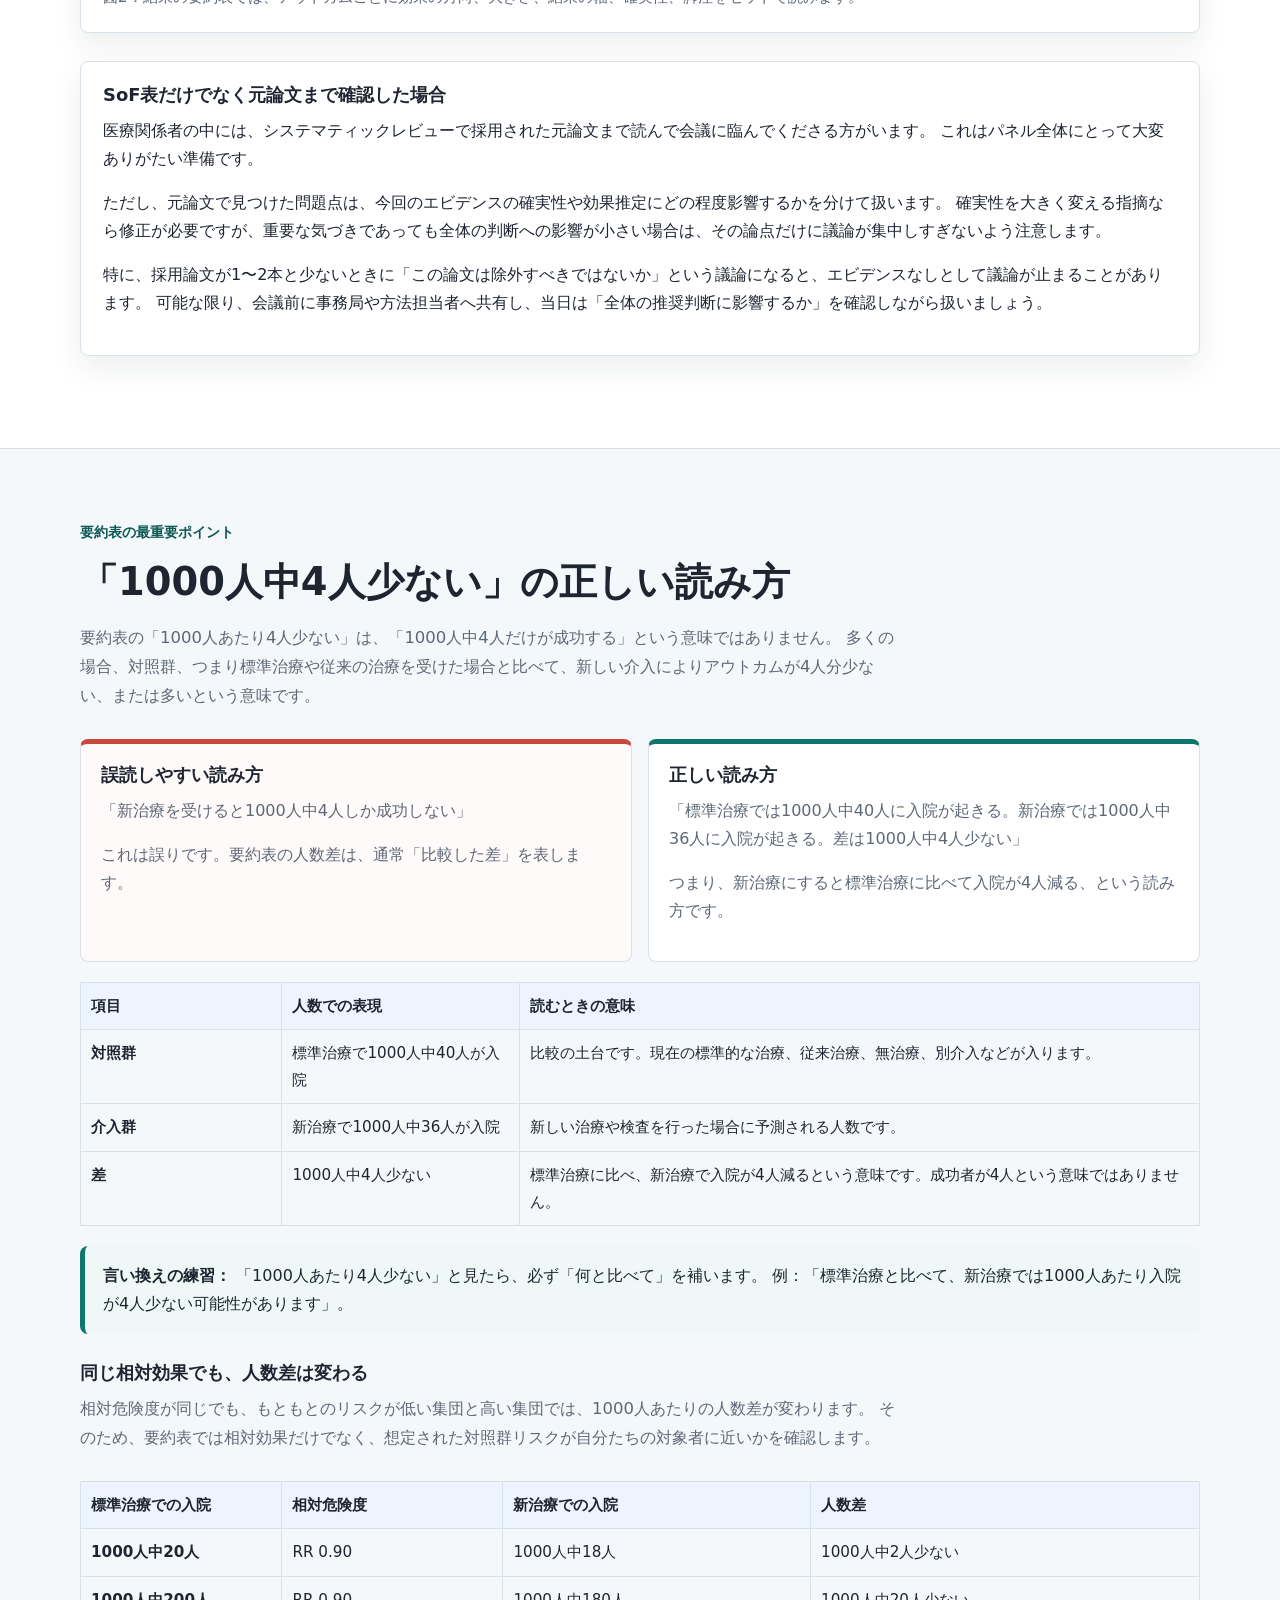
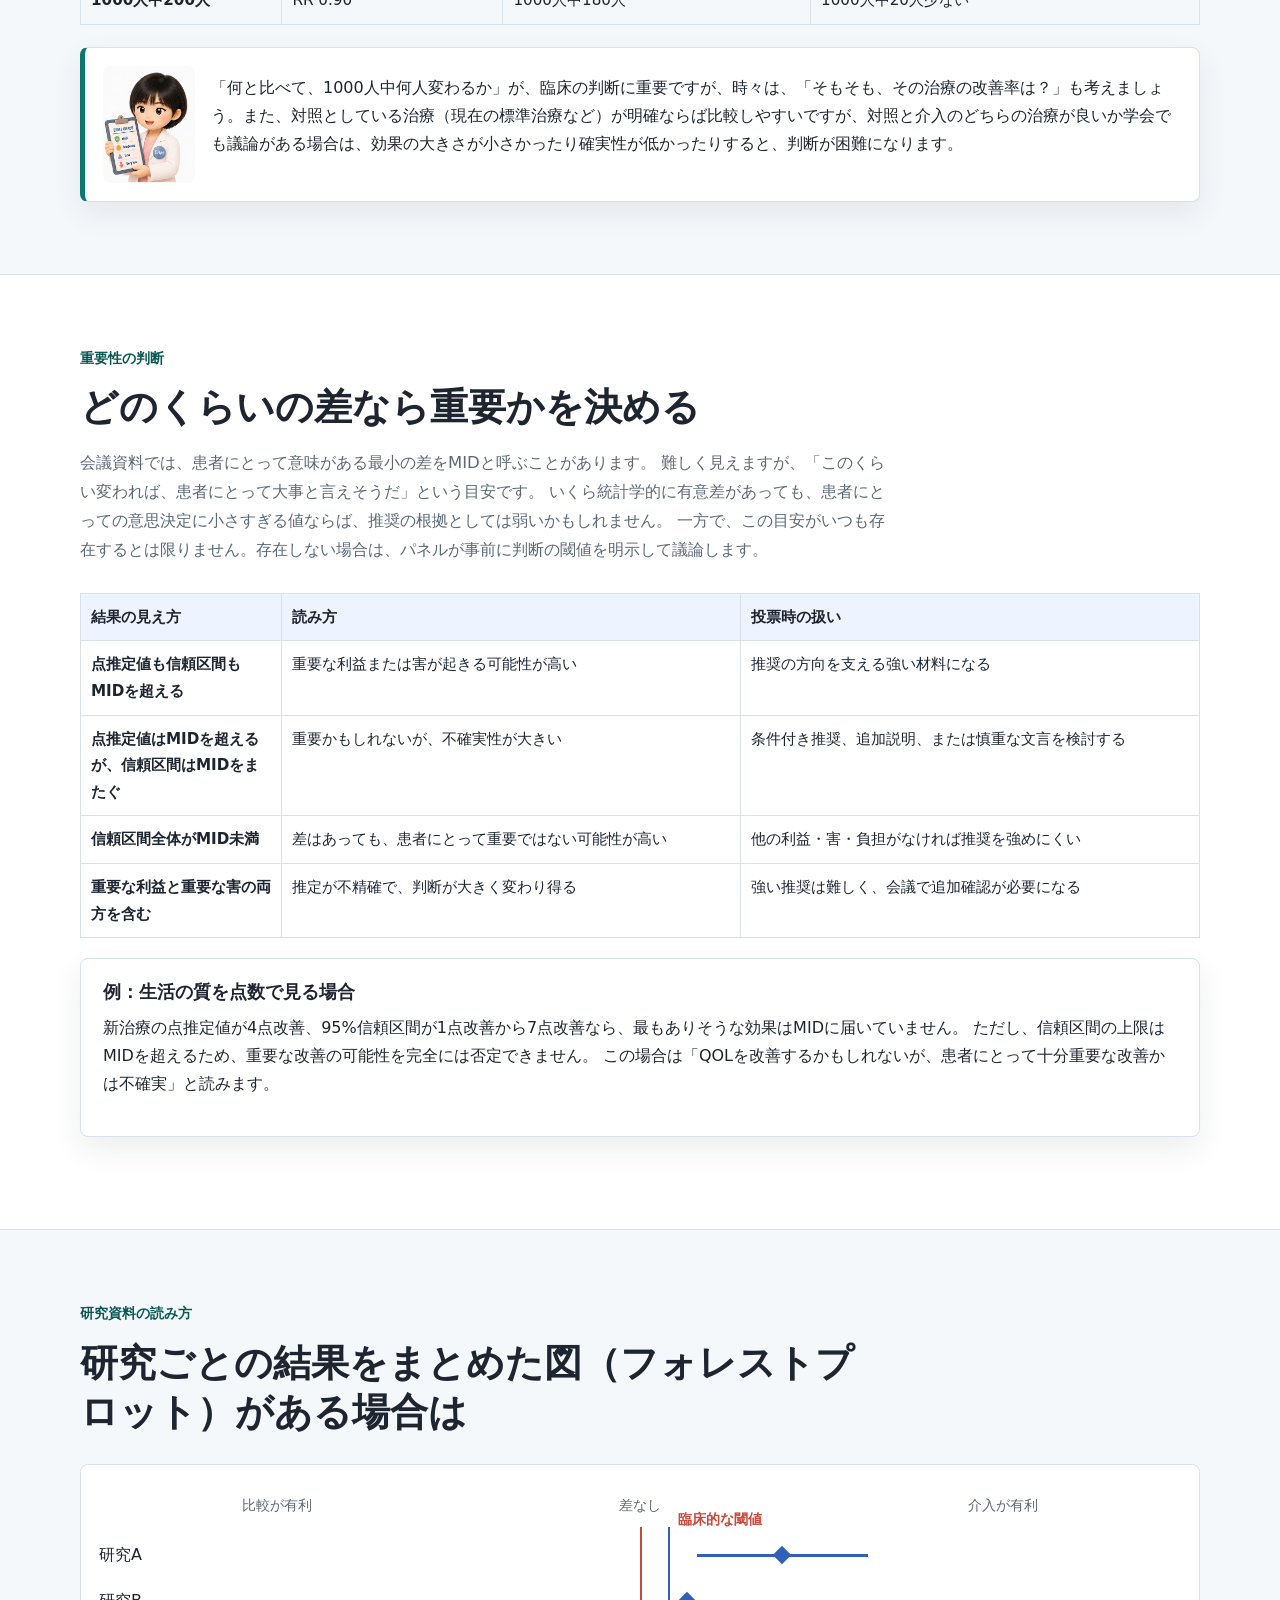
==== commit 40df85d9: "Clarify panel reading timeline" ====
--- a/index.html
+++ b/index.html
@@ -89,6 +89,11 @@
       </section>
 
       <section id="route" class="section">
+        <a class="workflow-index-button" href="panel-workflow.html#action-map">
+          <span class="workflow-index-kicker">最初に確認</span>
+          <strong>どの時期にどの資料を読んでどの判断をするのかの一覧</strong>
+          <span class="workflow-index-action">一覧を開く</span>
+        </a>
         <div class="section-head">
           <p class="eyebrow">全体像</p>
           <h2>投票までの地図</h2>
@@ -163,13 +168,7 @@
               <p>判断表を一項目ずつ確定し、方向、強さ、推奨文、注意書き、実装上の配慮を決めます。</p>
             </article>
           </div>
-          <div class="meeting-example-actions">
-            <a class="dilemma-button simulation" href="panel-workflow.html#action-map">
-              <span>詳説</span>
-              <strong>私は、いつ何を読むのかを時系列で見る</strong>
-              <em>会議案内、問いと物差し、要約表、判断表、投票、推奨文、外部査読後の最終確認までを具体例で読む</em>
-            </a>
-          </div>
+
         </div>
       </section>
 
--- a/assets/styles.css
+++ b/assets/styles.css
@@ -111,6 +111,10 @@
   scroll-margin-top: 170px;
 }
 
+#action-map {
+  scroll-margin-top: 76px;
+}
+
 .band {
   width: 100%;
   max-width: none;
@@ -1502,15 +1506,60 @@
   padding-left: 1.35rem;
 }
 
+.workflow-index-button {
+  display: grid;
+  grid-template-columns: auto minmax(0, 1fr) auto;
+  gap: 10px 22px;
+  align-items: center;
+  min-width: 0;
+  margin: 0 0 38px;
+  padding: 24px 28px;
+  color: #fff;
+  background: #26313f;
+  border: 1px solid #26313f;
+  border-left: 8px solid var(--teal);
+  border-radius: 8px;
+  box-shadow: var(--shadow);
+  text-decoration: none;
+}
+
+.workflow-index-button:hover,
+.workflow-index-button:focus-visible {
+  color: #fff;
+  background: #1e2834;
+  border-color: var(--teal);
+}
+
+.workflow-index-kicker {
+  color: #bfe7e2;
+  font-size: 0.84rem;
+  font-weight: 800;
+}
+
+.workflow-index-button strong {
+  font-size: 1.25rem;
+  line-height: 1.5;
+}
+
+.workflow-index-action {
+  color: #fff;
+  font-weight: 800;
+  white-space: nowrap;
+}
+
+.action-map-intro {
+  margin-bottom: 28px;
+}
+
 .action-map {
   display: grid;
-  gap: 18px;
-  margin: 32px 0;
+  gap: 24px;
+  margin: 28px 0 44px;
 }
 
 .action-stage {
   display: grid;
-  grid-template-columns: minmax(210px, 0.72fr) minmax(0, 2.28fr);
+  grid-template-columns: minmax(250px, 0.68fr) minmax(0, 2.32fr);
   min-width: 0;
   overflow: hidden;
   background: #fff;
@@ -1520,6 +1569,10 @@
 }
 
 .action-stage-head {
+  display: grid;
+  grid-template-columns: 44px minmax(0, 1fr);
+  gap: 14px;
+  align-content: start;
   min-width: 0;
   padding: 24px;
   background: #eef5f4;
@@ -1527,50 +1580,108 @@
 }
 
 .action-stage:nth-child(even) .action-stage-head {
-  background: #f3f6fb;
+  background: #f1f5fb;
+}
+
+.action-step {
+  display: grid;
+  place-items: center;
+  width: 44px;
+  height: 44px;
+  color: #fff;
+  background: var(--teal-dark);
+  border-radius: 8px;
+  font-size: 1.1rem;
+  font-weight: 800;
+}
+
+.action-stage:nth-child(even) .action-step {
+  background: var(--blue);
 }
 
 .action-stage-head h3 {
   margin-bottom: 10px;
+  font-size: 1.2rem;
 }
 
 .action-stage-head p:last-child {
   margin-bottom: 0;
   color: var(--muted);
-}
-
-.action-details {
-  display: grid;
-  grid-template-columns: repeat(5, minmax(0, 1fr));
+  font-size: 0.94rem;
+}
+
+.action-stage-body {
   min-width: 0;
-  margin: 0;
-}
-
-.action-details > div {
+}
+
+.action-core {
+  display: grid;
+  grid-template-columns: repeat(2, minmax(0, 1fr));
   min-width: 0;
-  padding: 20px 16px;
-  border-left: 1px solid var(--line);
-}
-
-.action-details > div:first-child {
-  border-left: 0;
-}
-
-.action-details dt {
-  margin-bottom: 8px;
+}
+
+.action-core section {
+  min-width: 0;
+  padding: 22px 24px;
+  border-top: 4px solid var(--teal);
+}
+
+.action-core .action-read {
+  border-right: 1px solid var(--line);
+}
+
+.action-core .action-judge {
+  border-top-color: var(--blue);
+}
+
+.action-label {
+  margin: 0 0 6px;
   color: var(--teal-dark);
   font-size: 0.86rem;
   font-weight: 800;
 }
 
-.action-details dd {
+.action-judge .action-label {
+  color: var(--blue);
+}
+
+.action-stage h4 {
+  margin: 0 0 12px;
+  font-size: 1.05rem;
+  line-height: 1.45;
+}
+
+.action-core ol,
+.action-core ul {
   margin: 0;
+  padding-left: 1.3rem;
+}
+
+.action-core li + li {
+  margin-top: 7px;
+}
+
+.action-stage-footer {
+  display: grid;
+  grid-template-columns: repeat(2, minmax(0, 1fr));
+  gap: 12px 24px;
+  padding: 18px 24px;
+  background: var(--soft);
+  border-top: 1px solid var(--line);
+}
+
+.action-stage-footer p {
+  margin: 0;
+  color: var(--muted);
+  font-size: 0.92rem;
+}
+
+.action-stage-footer strong {
   color: var(--ink);
-  font-size: 0.93rem;
-  line-height: 1.7;
 }
 
 .vote-distinction {
+
   margin-top: 26px;
   padding: 24px;
   background: #fff;
@@ -1589,6 +1700,14 @@
     grid-template-columns: 1fr;
   }
 
+  .workflow-index-button {
+    grid-template-columns: minmax(0, 1fr) auto;
+  }
+
+  .workflow-index-kicker {
+    grid-column: 1 / -1;
+  }
+
   .action-stage {
     grid-template-columns: 1fr;
   }
@@ -1597,41 +1716,76 @@
     border-right: 0;
     border-bottom: 1px solid var(--line);
   }
-
-  .action-details {
-    grid-template-columns: repeat(2, minmax(0, 1fr));
-  }
-
-  .action-details > div,
-  .action-details > div:first-child {
-    border-left: 1px solid var(--line);
-    border-bottom: 1px solid var(--line);
-  }
 }
 
 @media (max-width: 560px) {
+  .workflow-index-button {
+    grid-template-columns: 1fr;
+    gap: 7px;
+    margin-bottom: 30px;
+    padding: 18px;
+  }
+
+  .workflow-index-kicker,
+  .workflow-index-action {
+    grid-column: 1;
+  }
+
+  .workflow-index-button strong {
+    font-size: 1.08rem;
+  }
+
+  .workflow-index-action {
+    margin-top: 4px;
+    white-space: normal;
+  }
+
   .role-boundary,
-  .action-stage-head,
   .vote-distinction {
     padding: 18px;
   }
 
-  .action-details {
+  .action-map {
+    gap: 18px;
+  }
+
+  .action-stage-head {
+    grid-template-columns: 38px minmax(0, 1fr);
+    gap: 12px;
+    padding: 18px;
+  }
+
+  .action-step {
+    width: 38px;
+    height: 38px;
+    font-size: 1rem;
+  }
+
+  .action-stage-head h3 {
+    font-size: 1.08rem;
+  }
+
+  .action-core,
+  .action-stage-footer {
     grid-template-columns: 1fr;
   }
 
-  .action-details > div,
-  .action-details > div:first-child {
+  .action-core section {
+    padding: 18px;
+  }
+
+  .action-core .action-read {
+    border-right: 0;
+    border-bottom: 1px solid var(--line);
+  }
+
+  .action-stage-footer {
     padding: 16px 18px;
-    border-left: 0;
-  }
-
-  .action-details > div:last-child {
-    border-bottom: 0;
   }
 }
 
 .site-footer {
+
 
   display: flex;
   justify-content: space-between;
@@ -1713,6 +1867,10 @@
     width: min(100% - 24px, 520px);
     margin-inline: auto;
     padding: 48px 0;
+  }
+
+  #action-map {
+    scroll-margin-top: 0;
   }
 
   .band {
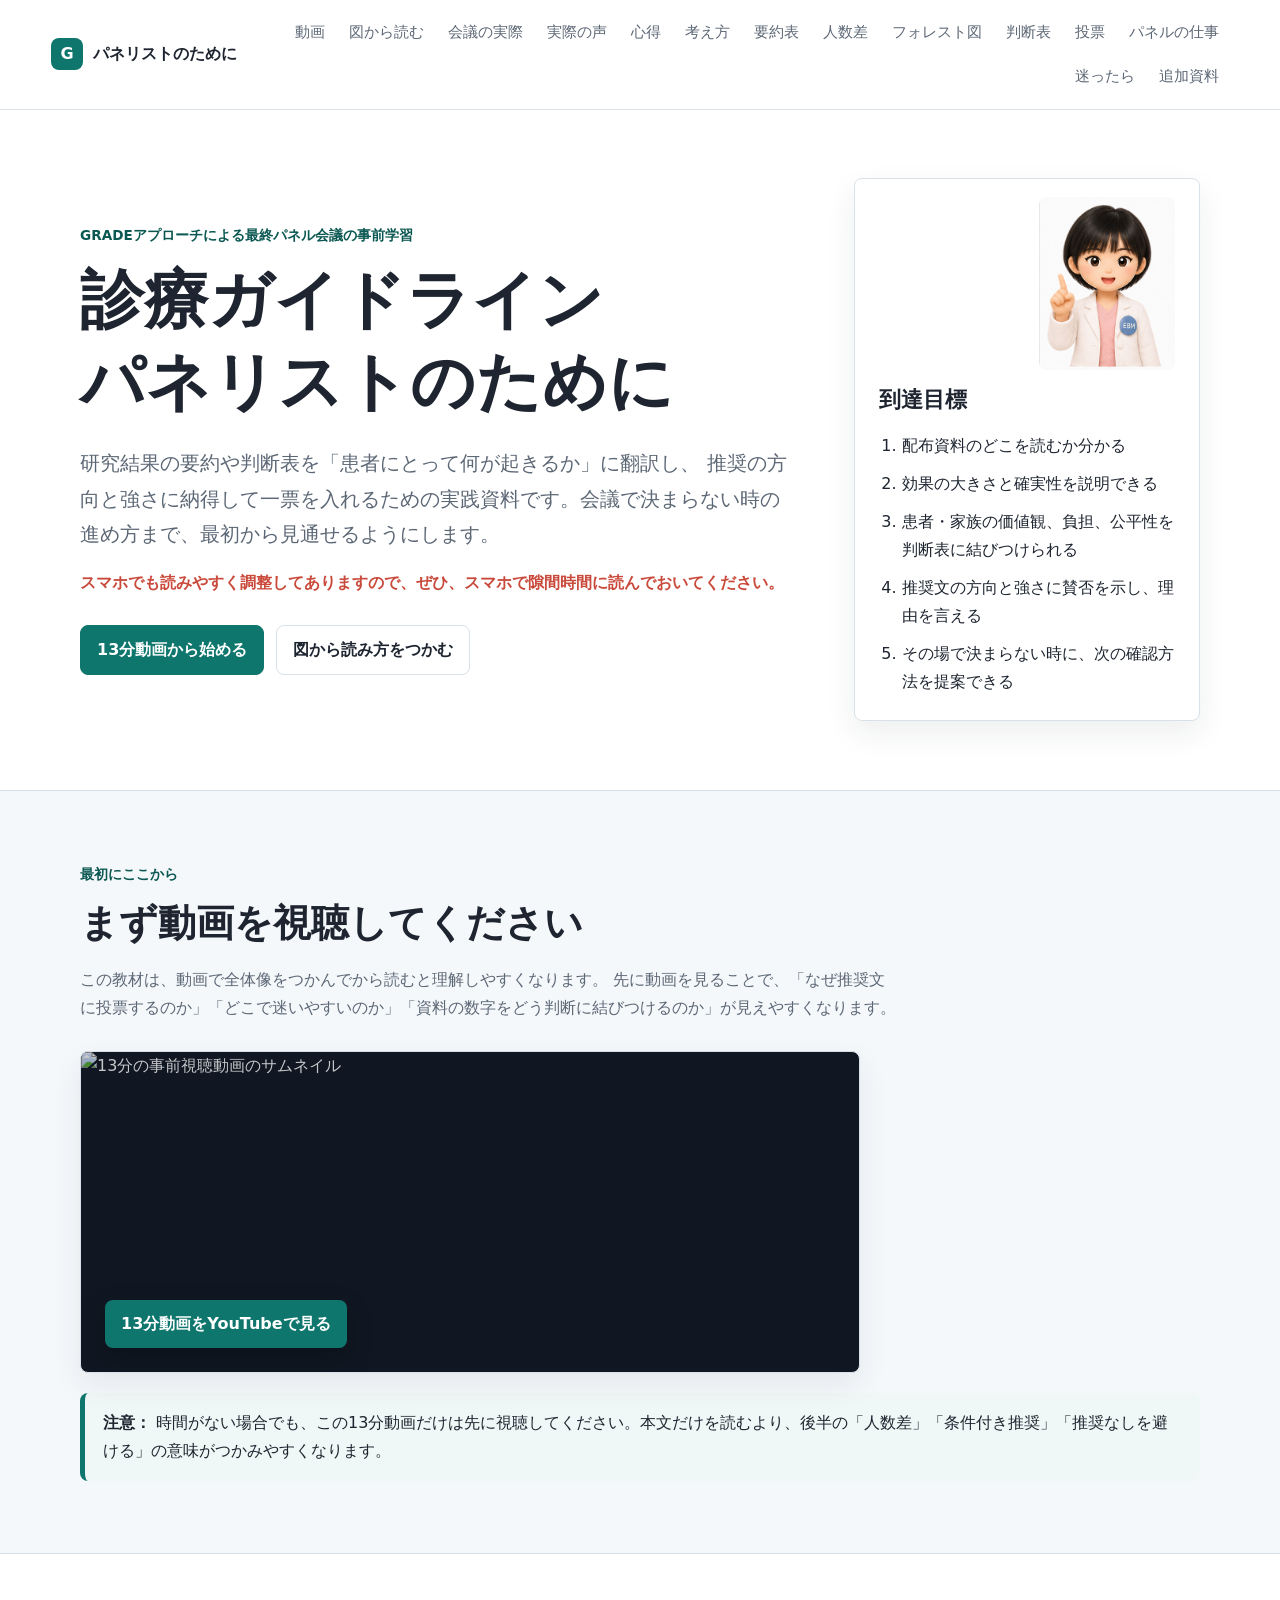
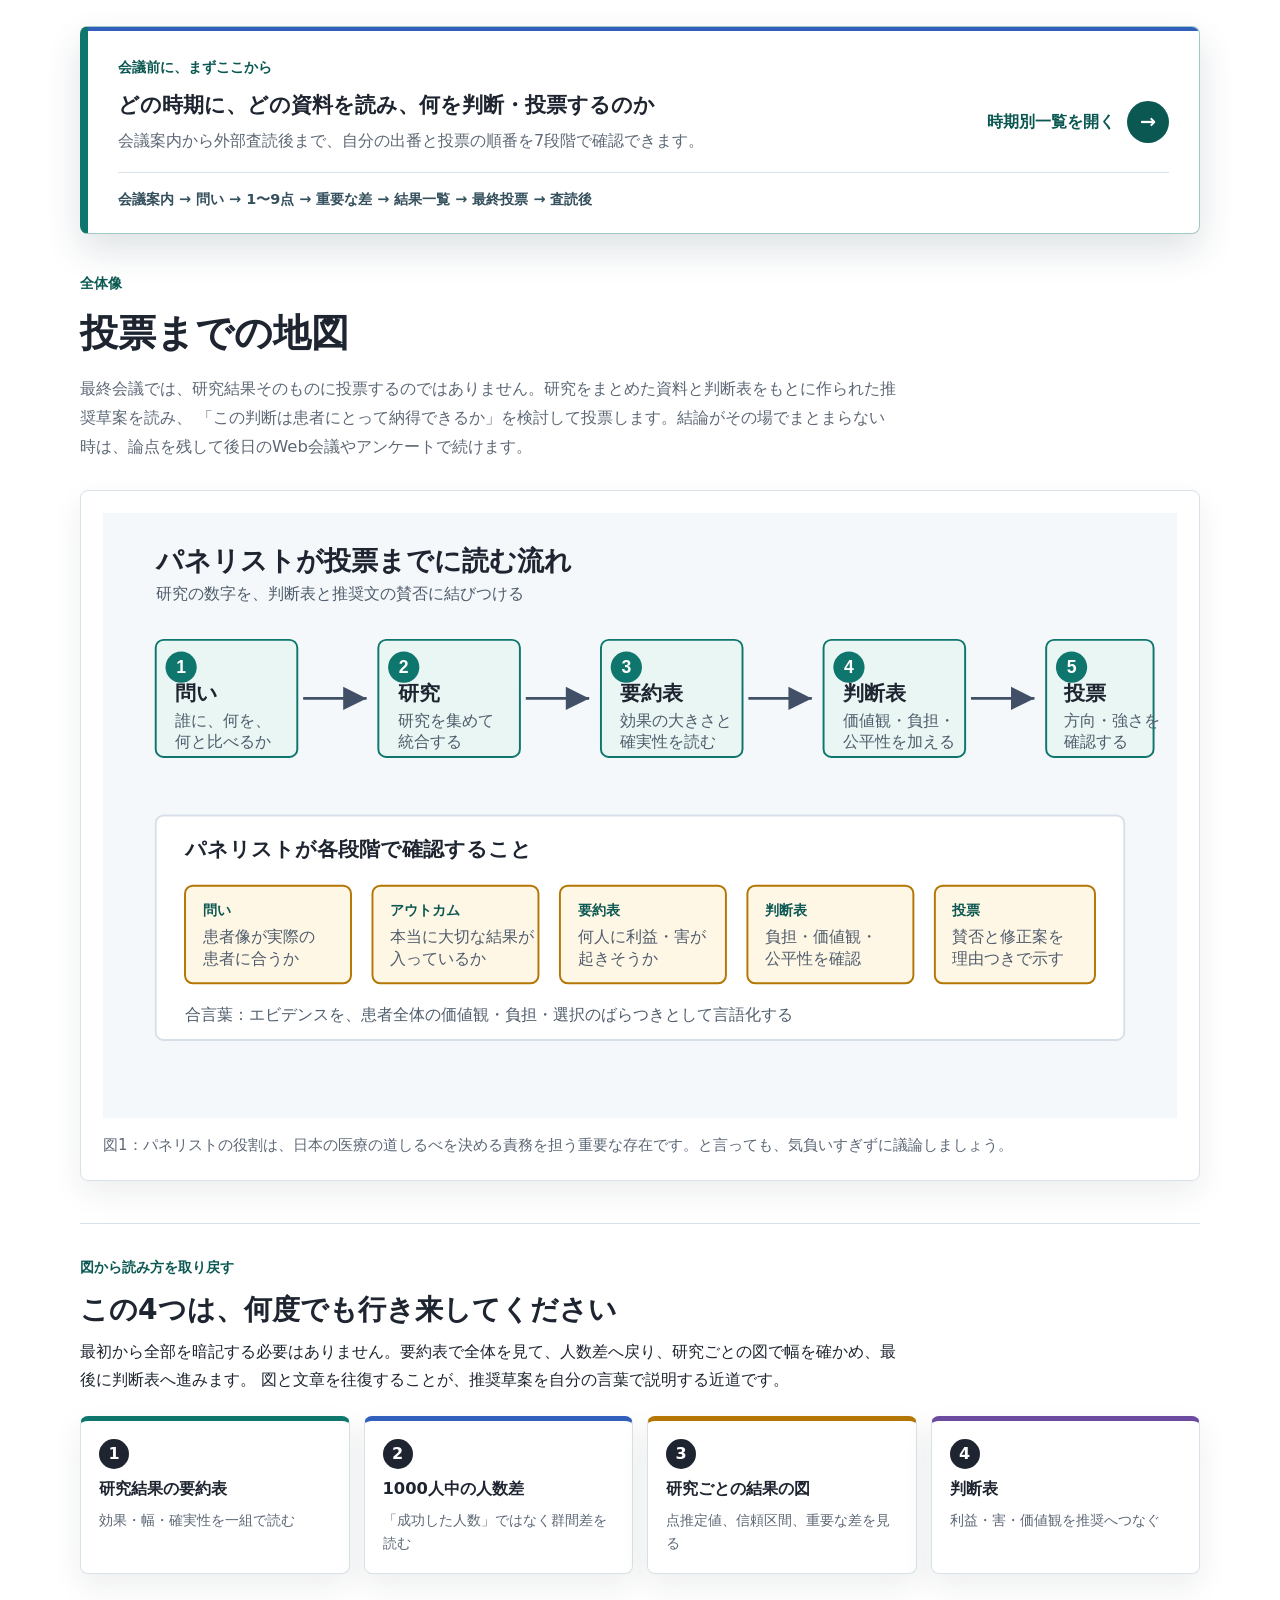
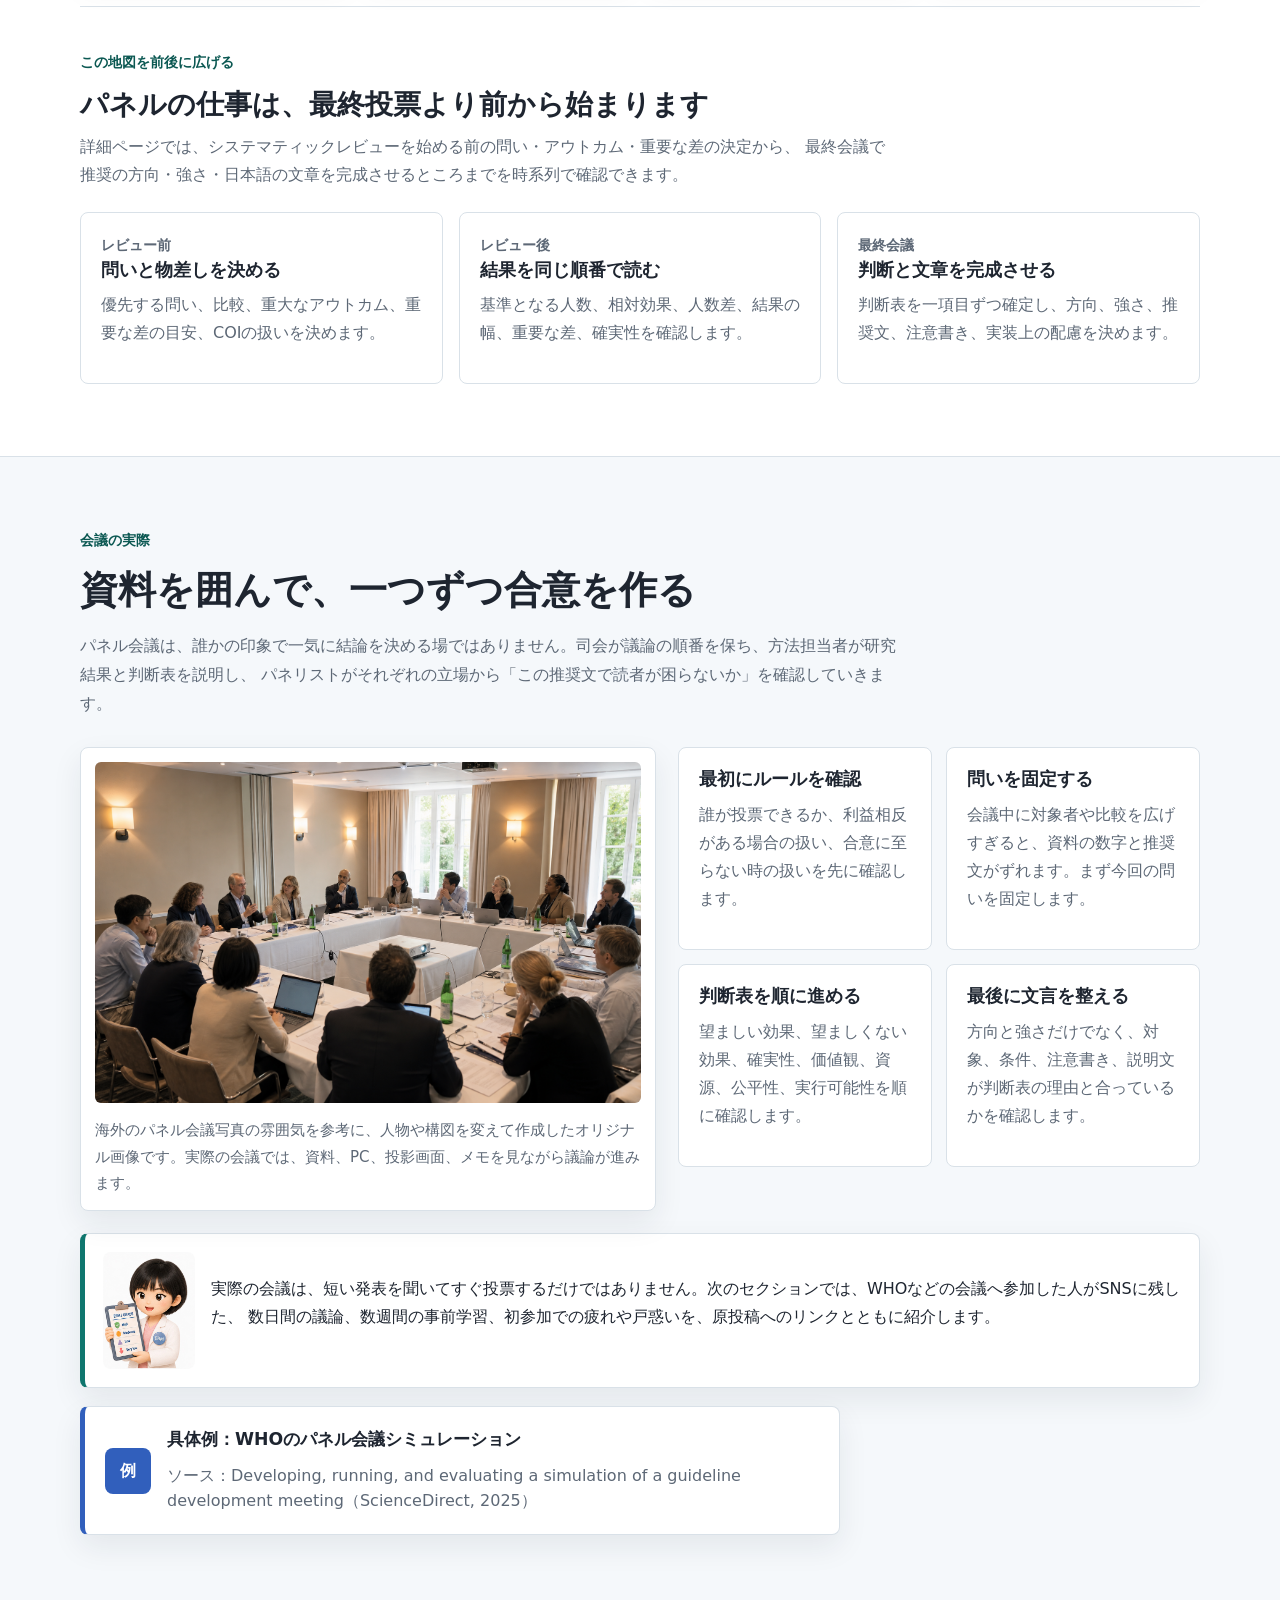
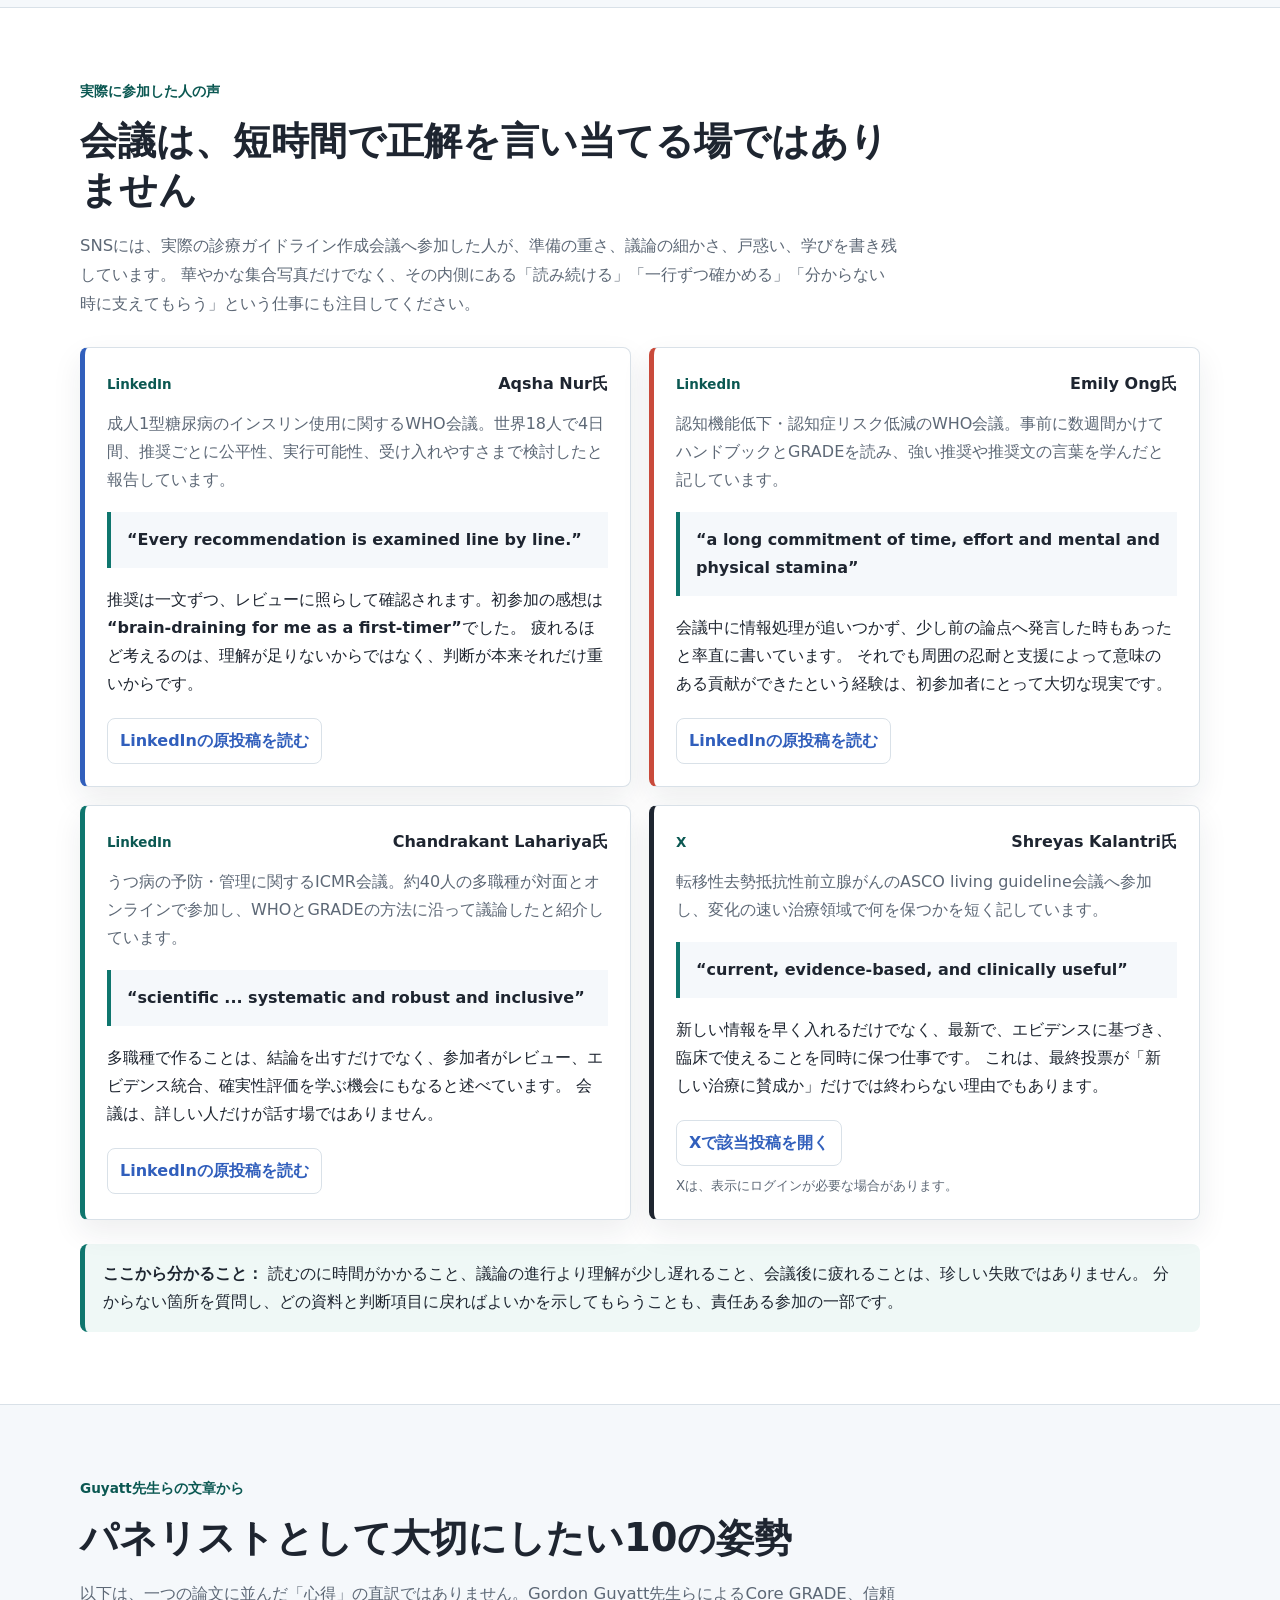
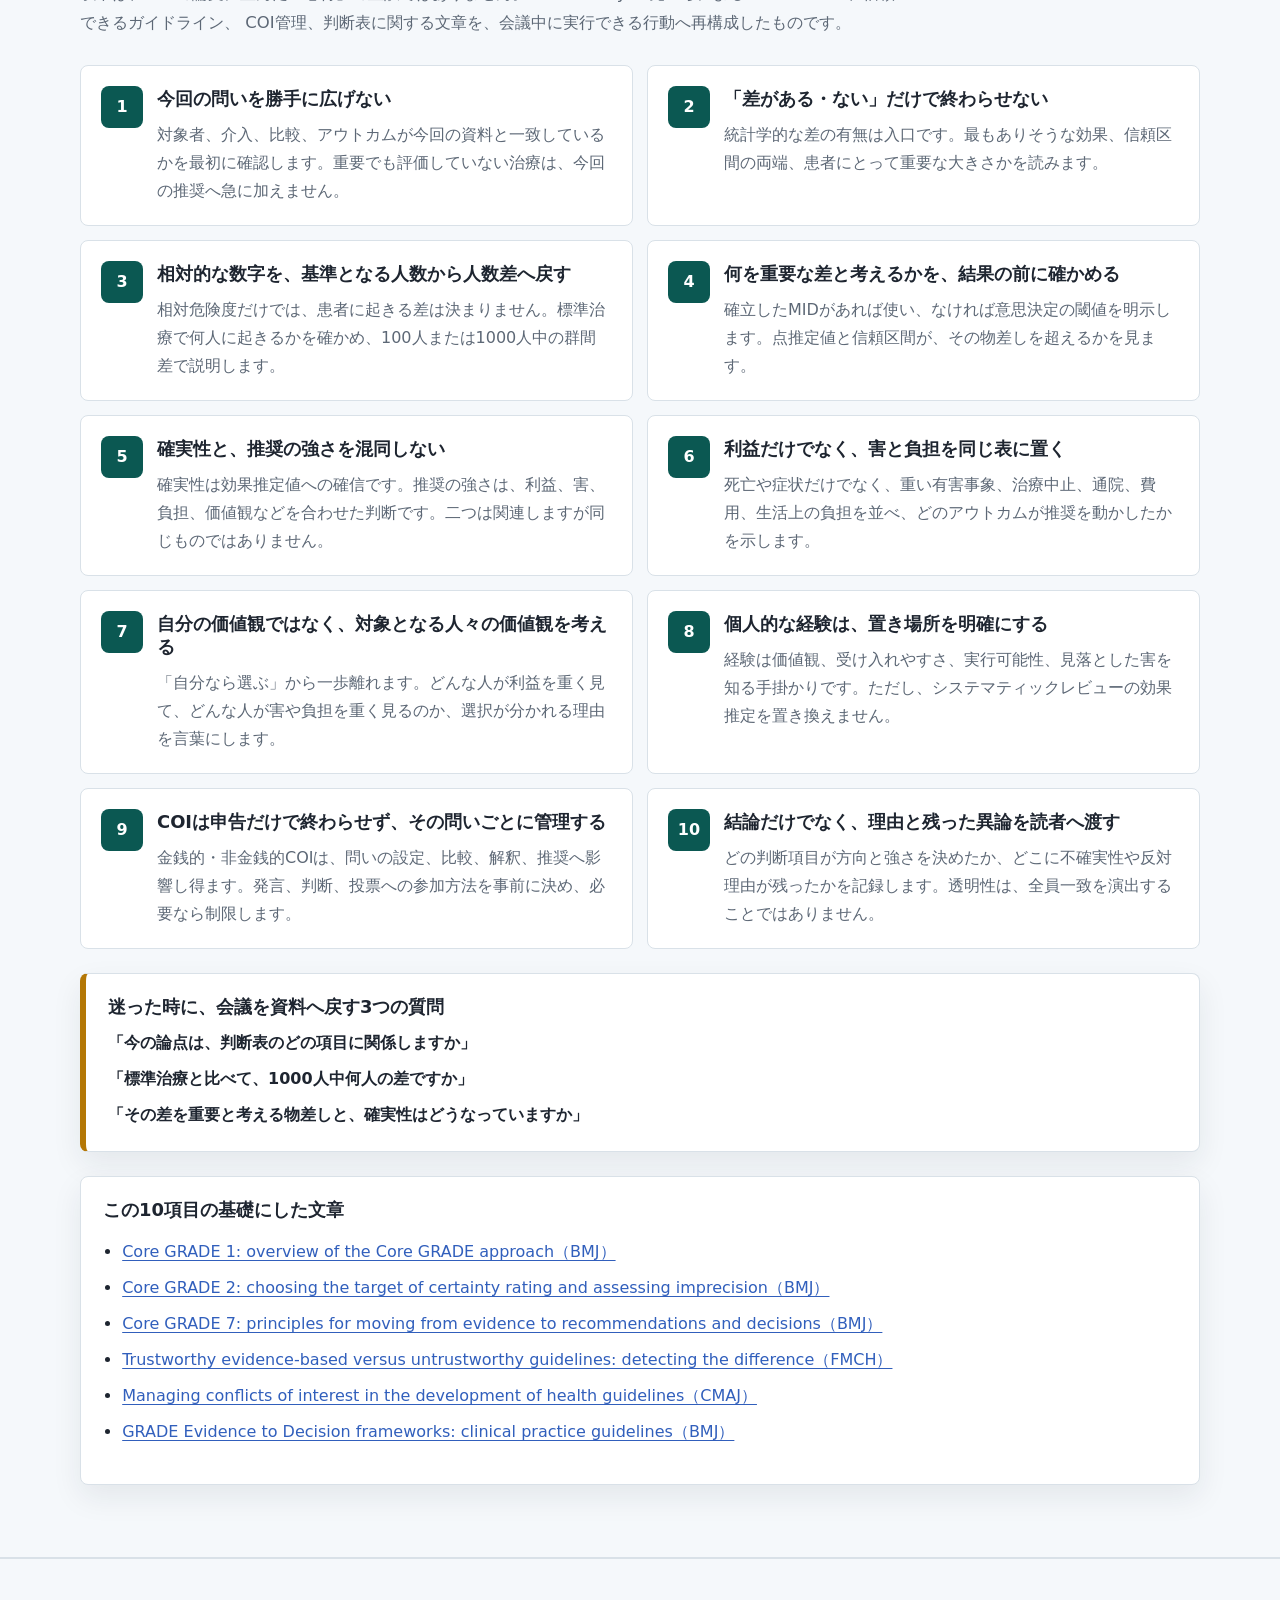
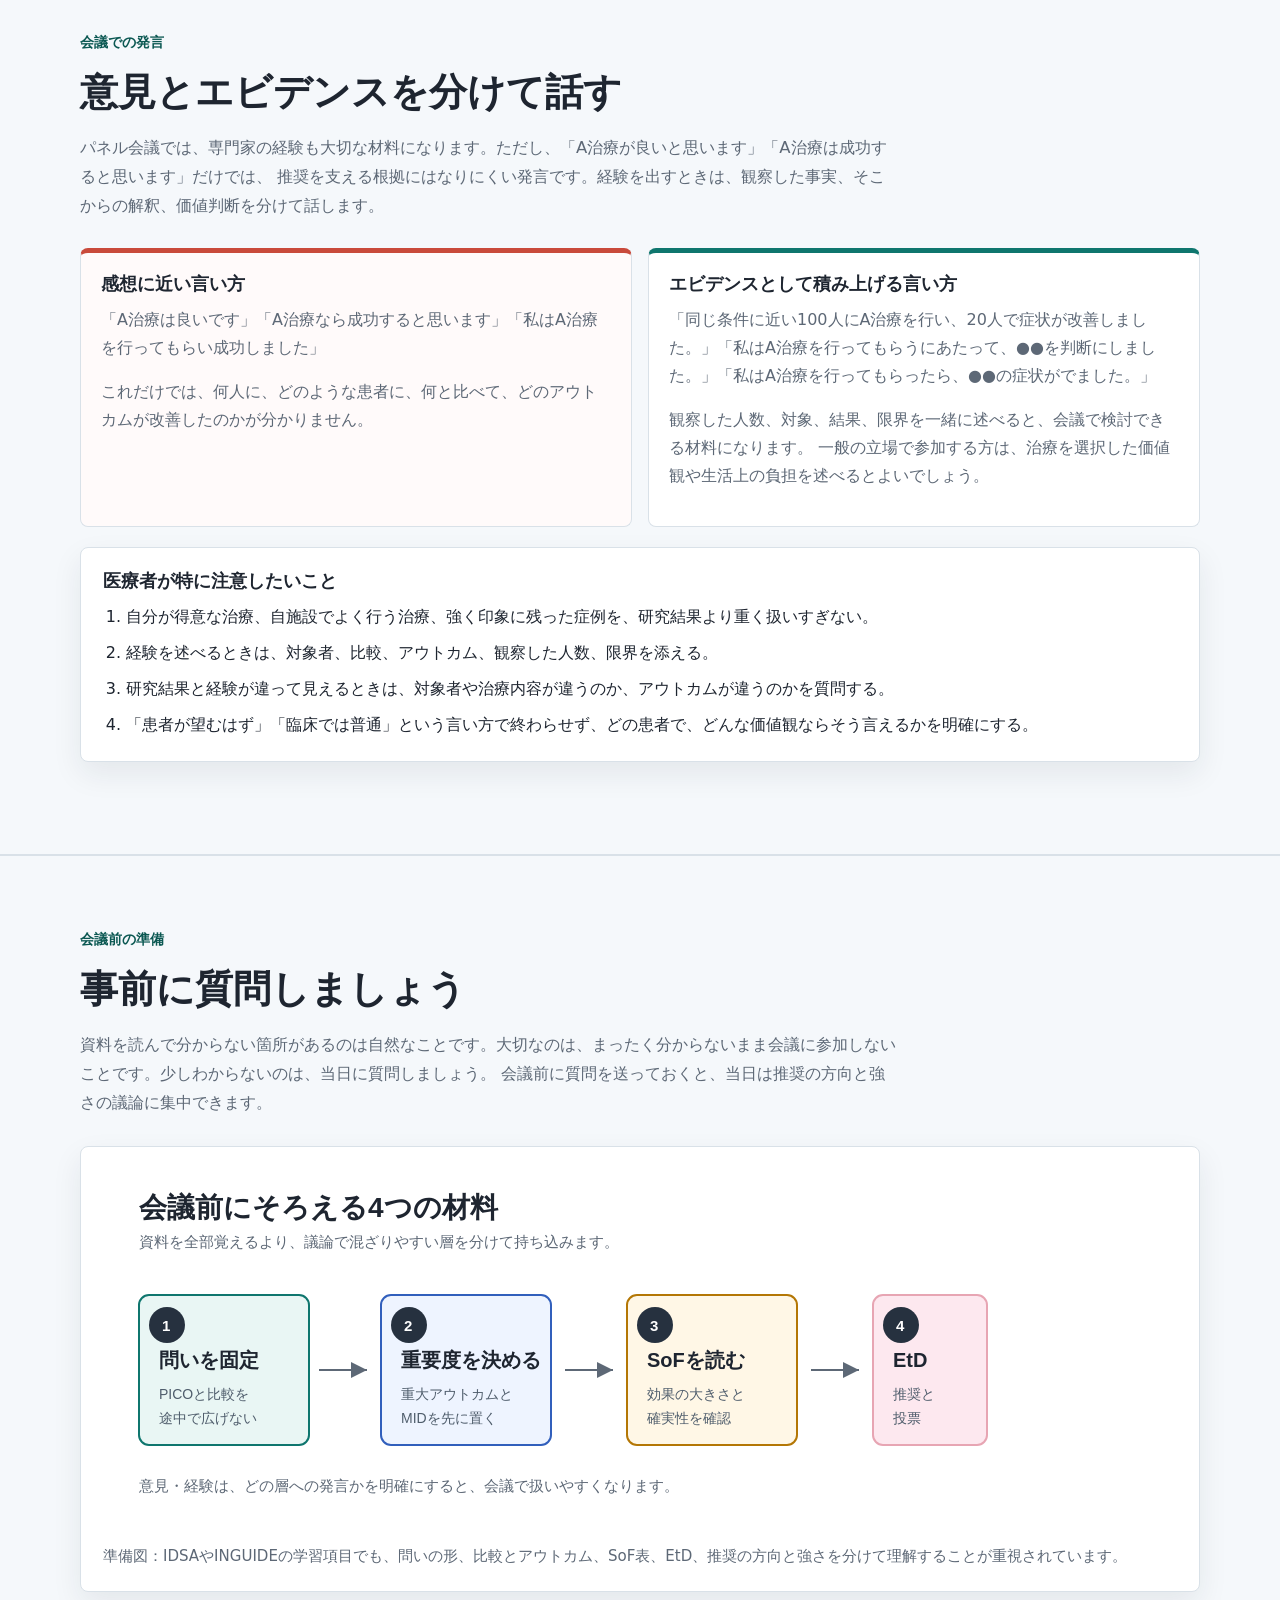
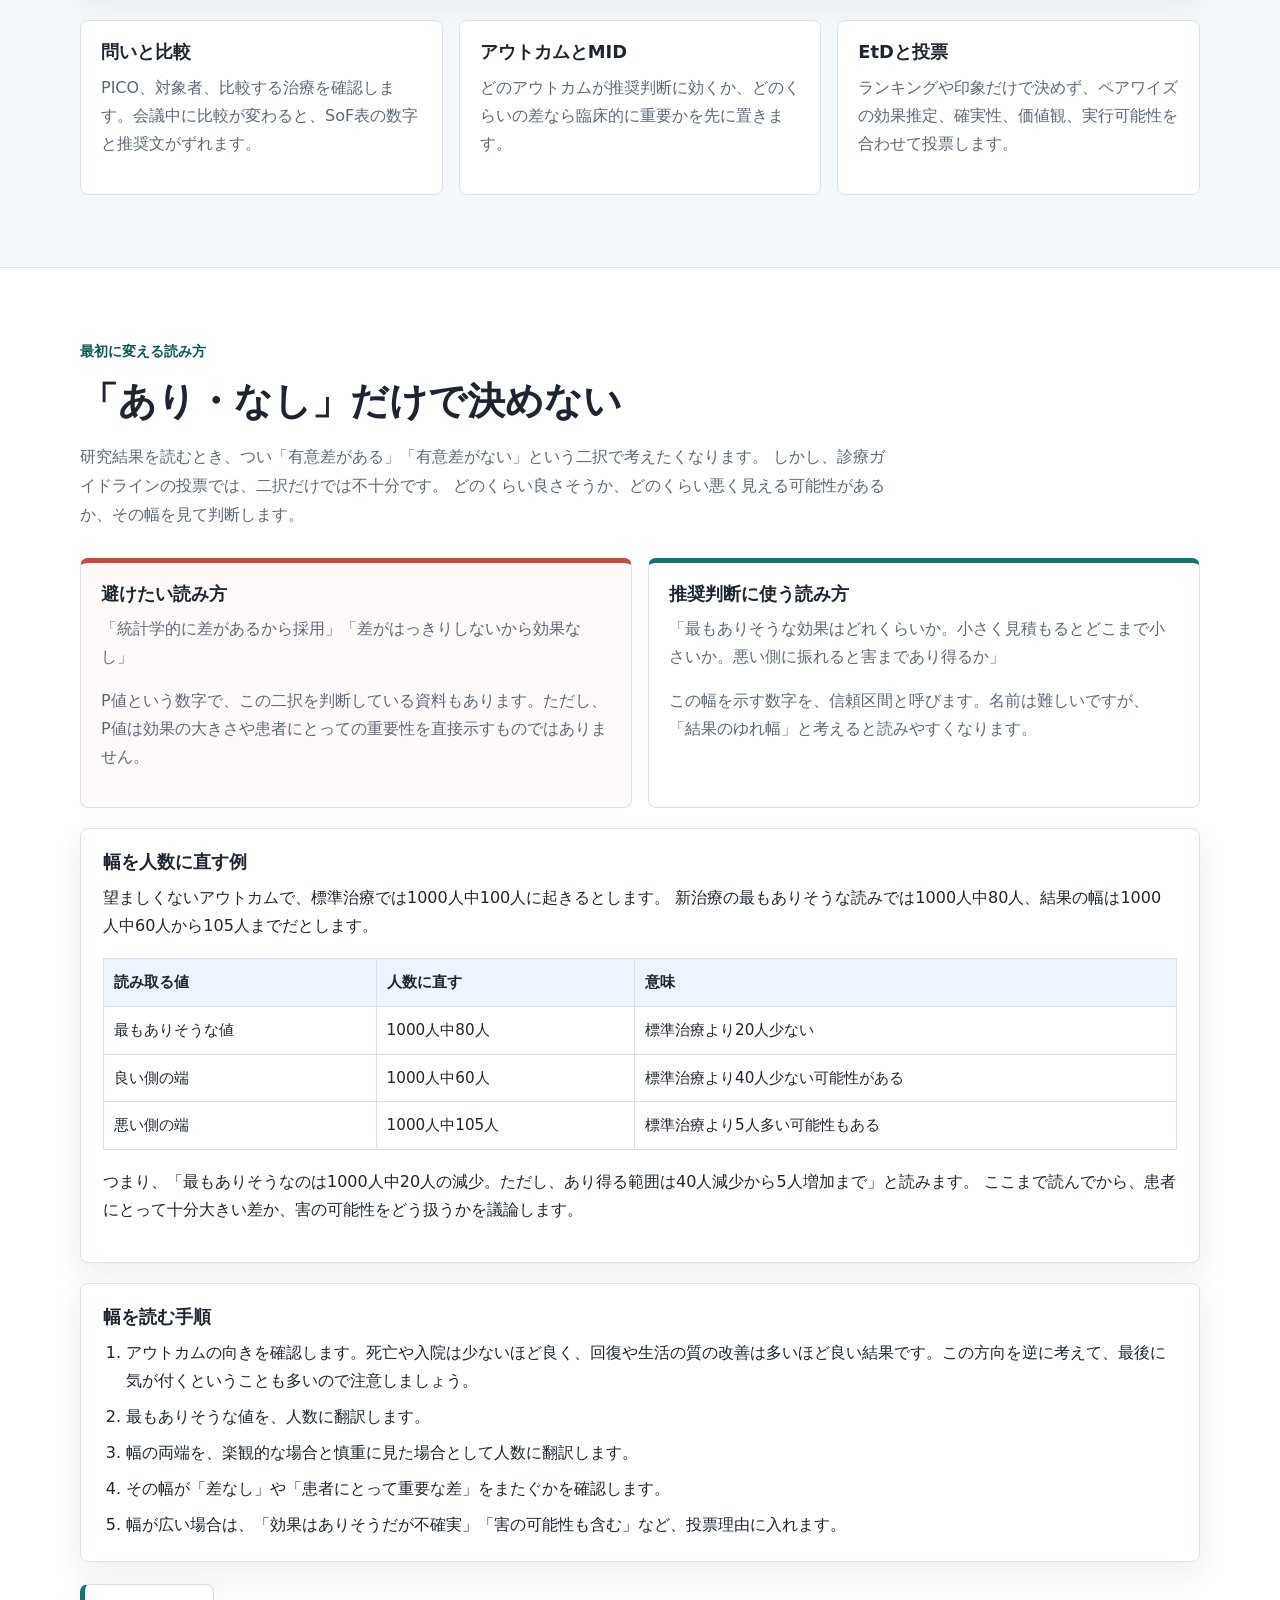
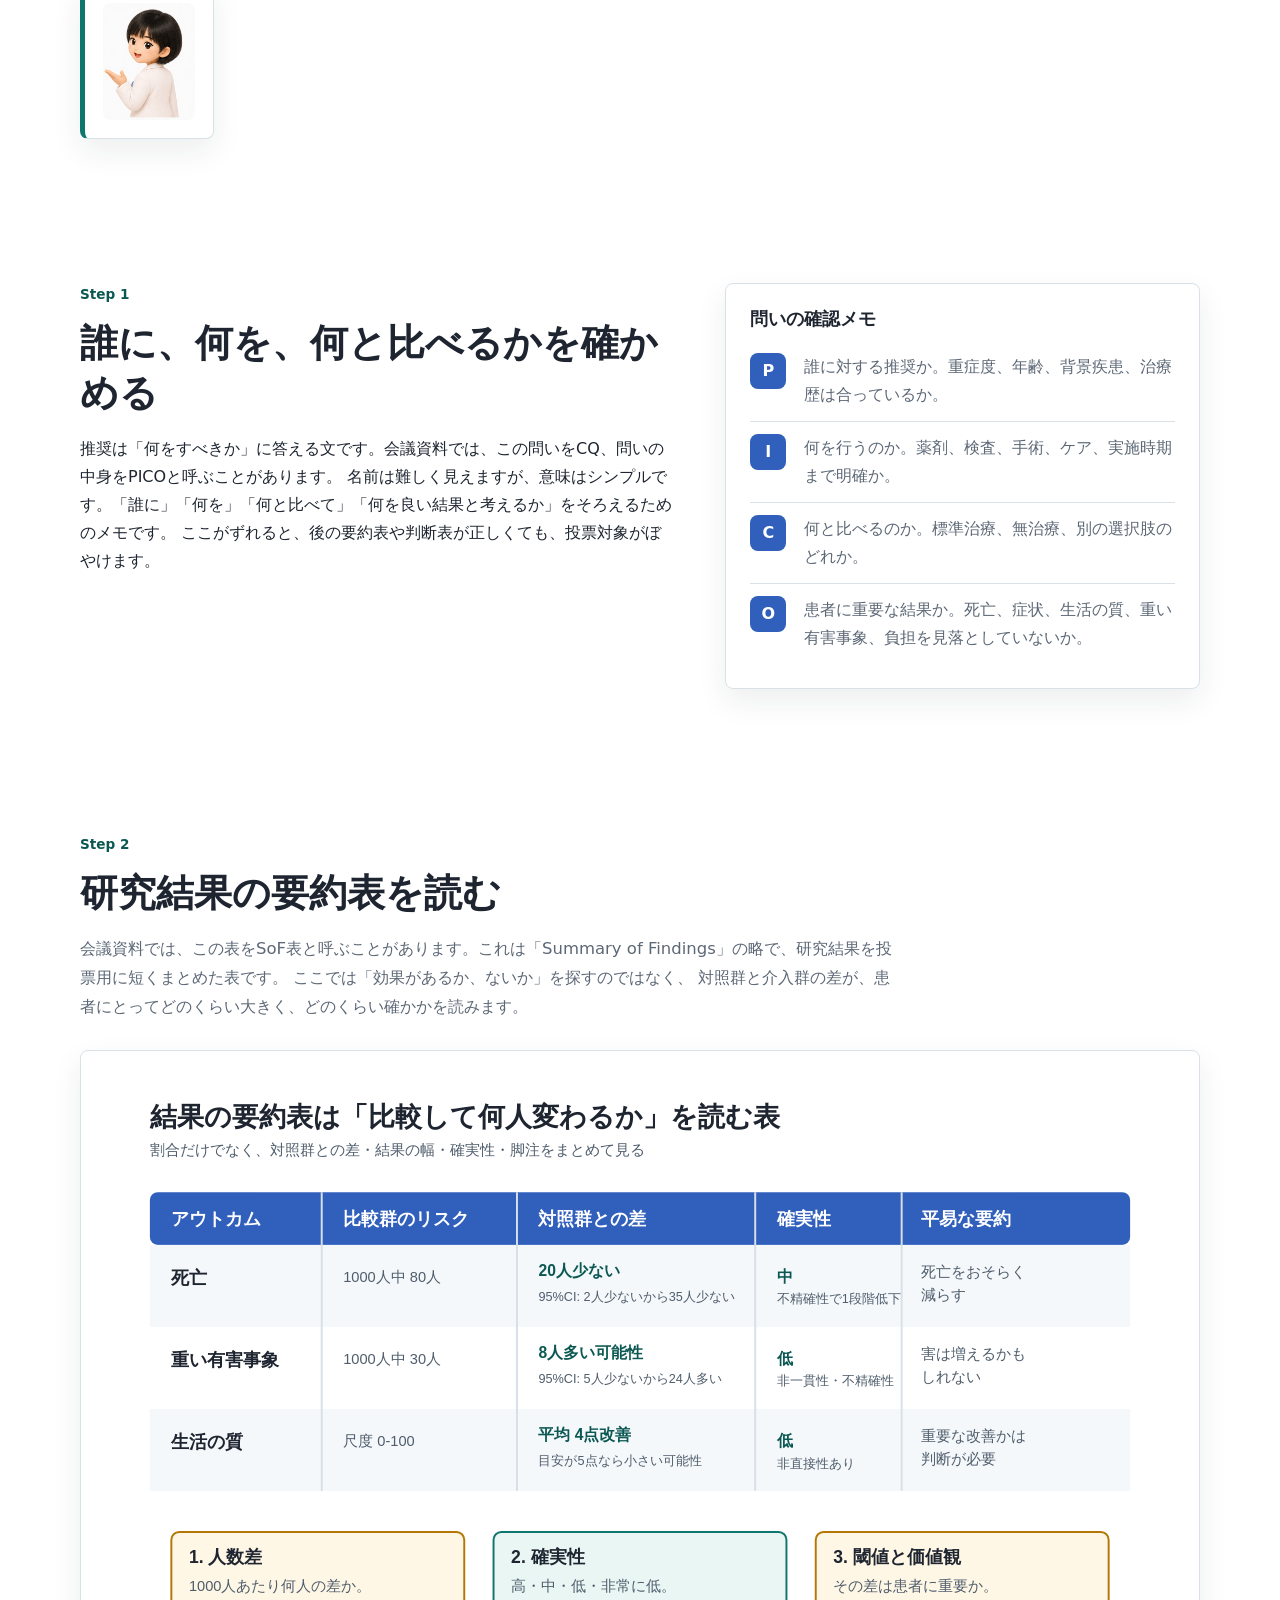
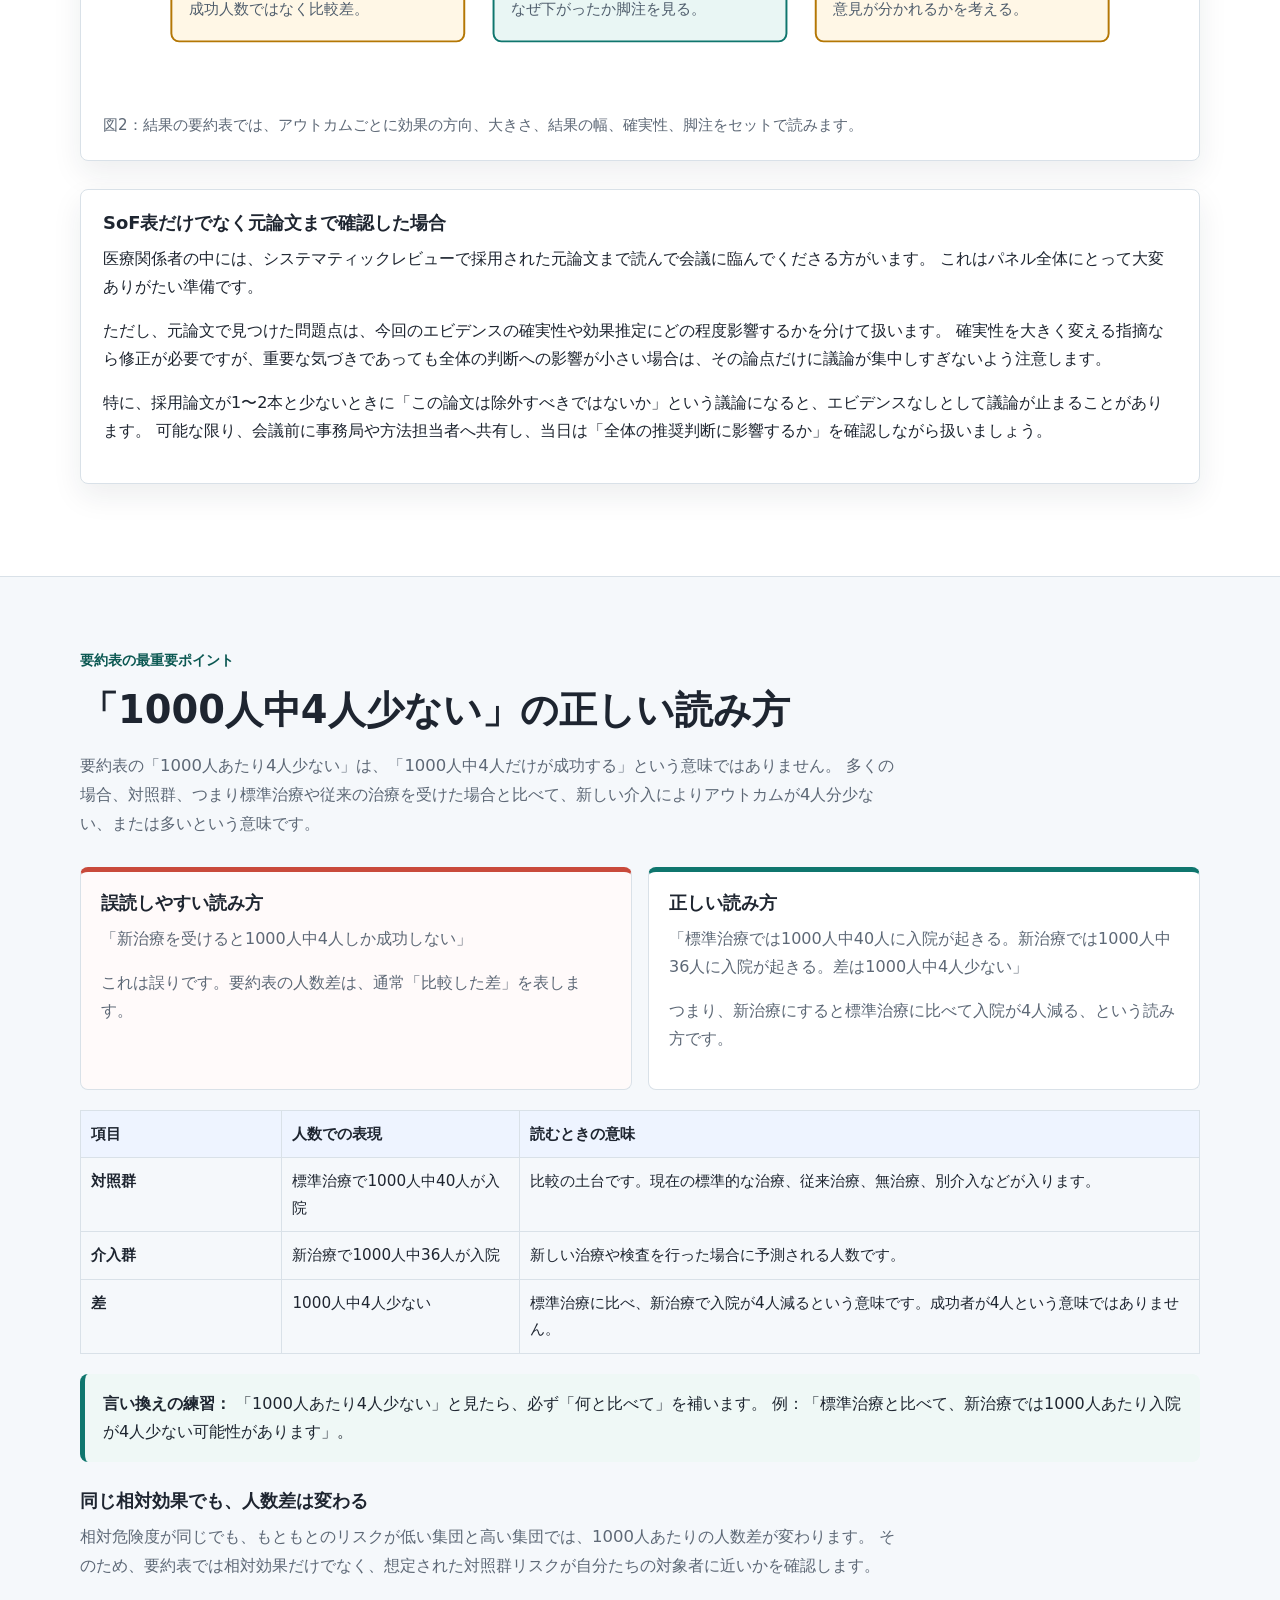
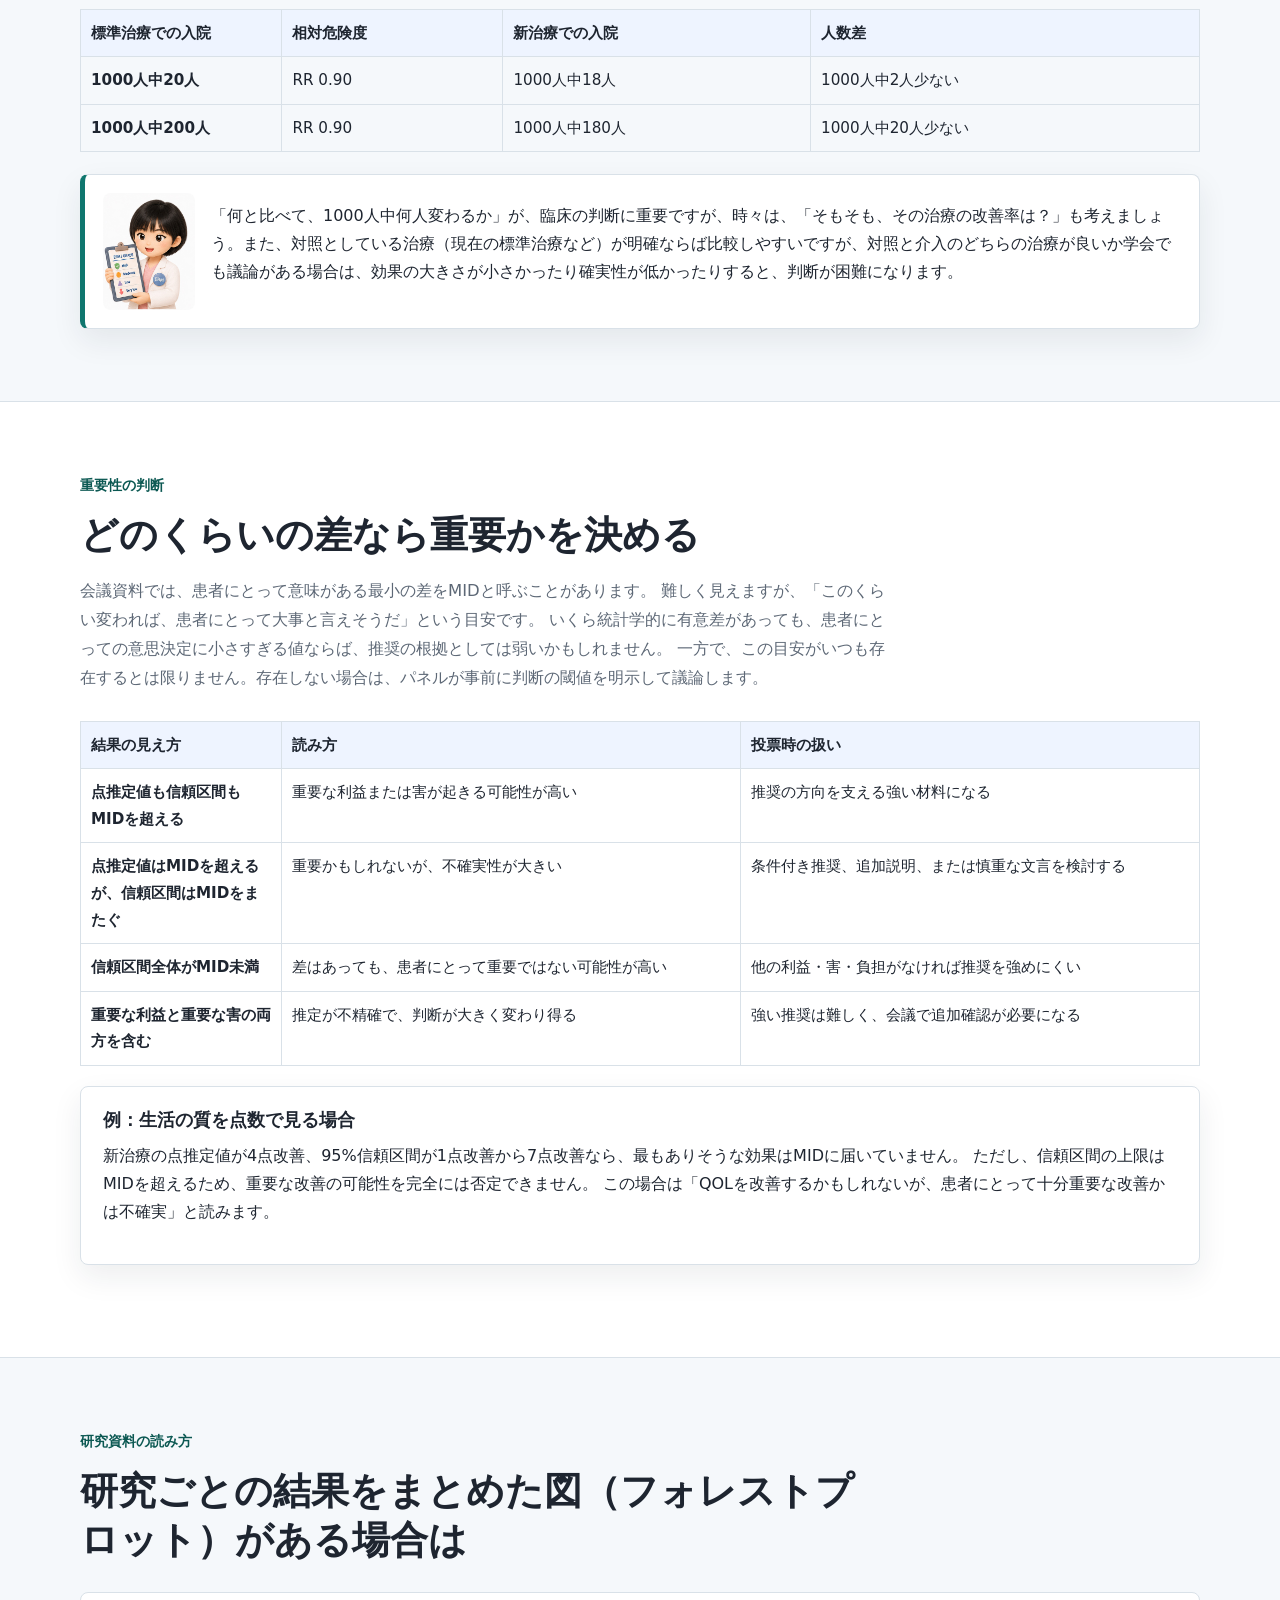
==== commit 3d84c5ba: "Separate panel decisions and voting steps" ====
--- a/index.html
+++ b/index.html
@@ -90,9 +90,15 @@
 
       <section id="route" class="section">
         <a class="workflow-index-button" href="panel-workflow.html#action-map">
-          <span class="workflow-index-kicker">最初に確認</span>
-          <strong>どの時期にどの資料を読んでどの判断をするのかの一覧</strong>
-          <span class="workflow-index-action">一覧を開く</span>
+          <span class="workflow-index-kicker">会議前に、まずここから</span>
+          <span class="workflow-index-copy">
+            <strong>どの時期に、どの資料を読み、何を判断・投票するのか</strong>
+            <span>会議案内から外部査読後まで、自分の出番と投票の順番を7段階で確認できます。</span>
+          </span>
+          <span class="workflow-index-open">時期別一覧を開く <span aria-hidden="true">→</span></span>
+          <span class="workflow-index-route" aria-hidden="true">
+            会議案内 → 問い → 1〜9点 → 重要な差 → 結果一覧 → 最終投票 → 査読後
+          </span>
         </a>
         <div class="section-head">
           <p class="eyebrow">全体像</p>
--- a/assets/styles.css
+++ b/assets/styles.css
@@ -1507,50 +1507,144 @@
 }
 
 .workflow-index-button {
-  display: grid;
-  grid-template-columns: auto minmax(0, 1fr) auto;
-  gap: 10px 22px;
+  position: relative;
+  display: grid;
+  grid-template-columns: minmax(0, 1fr) auto;
+  gap: 9px 28px;
   align-items: center;
   min-width: 0;
+  overflow: hidden;
   margin: 0 0 38px;
-  padding: 24px 28px;
-  color: #fff;
-  background: #26313f;
-  border: 1px solid #26313f;
+  padding: 28px 30px 22px;
+  color: var(--ink);
+  background: #fff;
+  border: 1px solid #9fc9c4;
   border-left: 8px solid var(--teal);
   border-radius: 8px;
-  box-shadow: var(--shadow);
+  box-shadow: 0 16px 36px rgba(24, 52, 64, 0.14);
   text-decoration: none;
+  transition: transform 160ms ease, border-color 160ms ease, box-shadow 160ms ease;
+}
+
+.workflow-index-button::before {
+  content: "";
+  position: absolute;
+  inset: 0 0 auto;
+  height: 4px;
+  background: var(--blue);
 }
 
 .workflow-index-button:hover,
 .workflow-index-button:focus-visible {
+  color: var(--ink);
+  border-color: var(--teal-dark);
+  transform: translateY(-2px);
+  box-shadow: 0 20px 42px rgba(24, 52, 64, 0.18);
+}
+
+.workflow-index-kicker {
+  grid-column: 1 / -1;
+  color: var(--teal-dark);
+  font-size: 0.88rem;
+  font-weight: 800;
+}
+
+.workflow-index-copy {
+  display: grid;
+  gap: 6px;
+  min-width: 0;
+}
+
+.workflow-index-copy strong {
+  font-size: 1.34rem;
+  line-height: 1.48;
+}
+
+.workflow-index-copy > span {
+  color: var(--muted);
+  line-height: 1.75;
+}
+
+.workflow-index-open {
+  display: inline-flex;
+  align-items: center;
+  gap: 12px;
+  color: var(--teal-dark);
+  font-weight: 800;
+  white-space: nowrap;
+}
+
+.workflow-index-open > span {
+  display: grid;
+  place-items: center;
+  width: 42px;
+  height: 42px;
   color: #fff;
-  background: #1e2834;
-  border-color: var(--teal);
-}
-
-.workflow-index-kicker {
-  color: #bfe7e2;
-  font-size: 0.84rem;
-  font-weight: 800;
-}
-
-.workflow-index-button strong {
-  font-size: 1.25rem;
-  line-height: 1.5;
-}
-
-.workflow-index-action {
-  color: #fff;
-  font-weight: 800;
-  white-space: nowrap;
+  background: var(--teal-dark);
+  border-radius: 50%;
+  font-size: 1.2rem;
+}
+
+.workflow-index-route {
+  grid-column: 1 / -1;
+  margin-top: 8px;
+  padding-top: 14px;
+  color: #35505d;
+  border-top: 1px solid var(--line);
+  font-size: 0.9rem;
+  font-weight: 700;
+  line-height: 1.7;
 }
 
 .action-map-intro {
   margin-bottom: 28px;
 }
 
+.action-map-key {
+  display: flex;
+  flex-wrap: wrap;
+  gap: 8px;
+  margin: 24px 0;
+}
+
+.action-key-item,
+.action-vote-kind {
+  display: inline-block;
+  padding: 6px 9px;
+  color: #31444e;
+  background: #fff;
+  border: 1px solid var(--line);
+  border-left: 4px solid var(--teal);
+  border-radius: 4px;
+  font-size: 0.8rem;
+  font-weight: 800;
+  line-height: 1.35;
+}
+
+.action-key-item.is-rating,
+.action-vote-kind.is-rating {
+  border-left-color: var(--blue);
+}
+
+.action-key-item.is-panel,
+.action-vote-kind.is-panel {
+  border-left-color: var(--amber);
+}
+
+.action-key-item.is-vote,
+.action-vote-kind.is-vote {
+  border-left-color: #b64242;
+}
+
+.action-key-item.is-approval,
+.action-vote-kind.is-approval {
+  border-left-color: #6b5b95;
+}
+
+.action-vote-kind {
+  margin-top: 5px;
+}
+
 .action-map {
   display: grid;
   gap: 24px;
@@ -1559,7 +1653,7 @@
 
 .action-stage {
   display: grid;
-  grid-template-columns: minmax(250px, 0.68fr) minmax(0, 2.32fr);
+  grid-template-columns: minmax(280px, 0.74fr) minmax(0, 2.26fr);
   min-width: 0;
   overflow: hidden;
   background: #fff;
@@ -1601,13 +1695,11 @@
 
 .action-stage-head h3 {
   margin-bottom: 10px;
-  font-size: 1.2rem;
-}
-
-.action-stage-head p:last-child {
-  margin-bottom: 0;
-  color: var(--muted);
-  font-size: 0.94rem;
+  font-size: 1.17rem;
+}
+
+.action-stage-head .audience-label {
+  margin-bottom: 5px;
 }
 
 .action-stage-body {
@@ -1635,7 +1727,7 @@
 }
 
 .action-label {
-  margin: 0 0 6px;
+  margin: 0 0 10px;
   color: var(--teal-dark);
   font-size: 0.86rem;
   font-weight: 800;
@@ -1643,12 +1735,6 @@
 
 .action-judge .action-label {
   color: var(--blue);
-}
-
-.action-stage h4 {
-  margin: 0 0 12px;
-  font-size: 1.05rem;
-  line-height: 1.45;
 }
 
 .action-core ol,
@@ -1661,10 +1747,21 @@
   margin-top: 7px;
 }
 
+.action-not-this {
+  margin: 16px 0 0;
+  padding: 11px 12px;
+  color: #5c4b24;
+  background: #fff8e7;
+  border-left: 4px solid var(--amber);
+  font-size: 0.9rem;
+  font-weight: 700;
+}
+
 .action-stage-footer {
   display: grid;
-  grid-template-columns: repeat(2, minmax(0, 1fr));
+  grid-template-columns: minmax(0, 1.45fr) auto;
   gap: 12px 24px;
+  align-items: center;
   padding: 18px 24px;
   background: var(--soft);
   border-top: 1px solid var(--line);
@@ -1680,7 +1777,428 @@
   color: var(--ink);
 }
 
+.action-detail-link {
+  color: var(--teal-dark);
+  font-size: 0.9rem;
+  font-weight: 800;
+  white-space: nowrap;
+}
+
+.separate-ballots strong {
+  color: var(--blue);
+}
+
+.vote-guide-section {
+  border-top: 5px solid var(--teal);
+}
+
+.vote-guide-index {
+  display: grid;
+  grid-template-columns: repeat(3, minmax(0, 1fr));
+  gap: 12px;
+  margin: 28px 0 34px;
+}
+
+.vote-guide-index a {
+  display: grid;
+  grid-template-columns: 34px minmax(0, 1fr);
+  gap: 2px 10px;
+  align-items: center;
+  min-width: 0;
+  padding: 15px 16px;
+  color: var(--ink);
+  background: #fff;
+  border: 1px solid var(--line);
+  border-left: 5px solid var(--teal);
+  border-radius: 6px;
+  text-decoration: none;
+}
+
+.vote-guide-index a:hover,
+.vote-guide-index a:focus-visible {
+  border-color: var(--teal-dark);
+  box-shadow: var(--shadow);
+}
+
+.vote-guide-index a > span {
+  grid-row: 1 / 3;
+  display: grid;
+  place-items: center;
+  width: 34px;
+  height: 34px;
+  color: #fff;
+  background: var(--teal-dark);
+  border-radius: 6px;
+  font-weight: 800;
+}
+
+.vote-guide-index strong,
+.vote-guide-index small {
+  min-width: 0;
+}
+
+.vote-guide-index small {
+  color: var(--muted);
+}
+
+.ballot-guide {
+  min-width: 0;
+  margin: 28px 0;
+  overflow: hidden;
+  background: #fff;
+  border: 1px solid var(--line);
+  border-radius: 8px;
+  box-shadow: var(--shadow);
+  scroll-margin-top: 90px;
+}
+
+.ballot-guide-head {
+  display: grid;
+  grid-template-columns: 52px minmax(0, 1fr);
+  gap: 16px;
+  align-items: start;
+  padding: 26px 28px;
+  background: #eef5f4;
+  border-bottom: 1px solid var(--line);
+}
+
+.ballot-number {
+  display: grid;
+  place-items: center;
+  width: 52px;
+  height: 52px;
+  color: #fff;
+  background: var(--teal-dark);
+  border-radius: 8px;
+  font-size: 1.3rem;
+  font-weight: 800;
+}
+
+.ballot-guide:nth-of-type(even) .ballot-number {
+  background: var(--blue);
+}
+
+.ballot-guide-head h3 {
+  margin: 0 0 8px;
+  font-size: 1.35rem;
+}
+
+.ballot-guide-head p:last-child {
+  margin: 0;
+  color: var(--muted);
+}
+
+.ballot-question {
+  padding: 19px 28px;
+  background: #f7fbfa;
+  border-left: 6px solid var(--teal);
+  border-bottom: 1px solid var(--line);
+}
+
+.ballot-question p {
+  margin: 5px 0 0;
+  font-size: 1.03rem;
+}
+
+.importance-scale {
+  display: grid;
+  grid-template-columns: repeat(3, minmax(0, 1fr));
+  border-bottom: 1px solid var(--line);
+}
+
+.scale-band {
+  min-width: 0;
+  padding: 22px;
+  border-top: 6px solid #87959d;
+}
+
+.scale-band + .scale-band {
+  border-left: 1px solid var(--line);
+}
+
+.scale-band.is-important {
+  background: #fff9eb;
+  border-top-color: var(--amber);
+}
+
+.scale-band.is-critical {
+  background: #edf7f5;
+  border-top-color: var(--teal);
+}
+
+.scale-band > span {
+  display: block;
+  margin-bottom: 8px;
+  font-size: 1.3rem;
+  font-weight: 800;
+}
+
+.scale-band strong {
+  display: block;
+}
+
+.scale-band p {
+  margin: 7px 0 0;
+  color: var(--muted);
+  font-size: 0.9rem;
+}
+
+.ballot-guide-grid {
+  display: grid;
+  grid-template-columns: repeat(2, minmax(0, 1fr));
+}
+
+.ballot-guide-grid > section {
+  min-width: 0;
+  padding: 24px 28px;
+  border-bottom: 1px solid var(--line);
+}
+
+.ballot-guide-grid > section + section {
+  border-left: 1px solid var(--line);
+}
+
+.ballot-guide h4 {
+  margin: 0 0 12px;
+  font-size: 1.08rem;
+}
+
+.ballot-guide ol,
+.ballot-guide ul {
+  margin: 0;
+  padding-left: 1.35rem;
+}
+
+.ballot-guide li + li {
+  margin-top: 7px;
+}
+
+.ballot-note {
+  margin: 16px 0 0;
+  color: var(--muted);
+  font-size: 0.9rem;
+}
+
+.ballot-warning {
+  padding: 18px 28px;
+  color: #5b4520;
+  background: #fff7e2;
+  border-left: 6px solid var(--amber);
+}
+
+.ballot-warning strong {
+  display: block;
+  margin-bottom: 5px;
+  color: #493716;
+}
+
+.mid-threshold-difference {
+  display: grid;
+  grid-template-columns: repeat(2, minmax(0, 1fr));
+  border-bottom: 1px solid var(--line);
+}
+
+.mid-threshold-difference > section {
+  min-width: 0;
+  padding: 22px 28px;
+  background: #f7fbfa;
+  border-top: 5px solid var(--teal);
+}
+
+.mid-threshold-difference > section + section {
+  background: #f2f6fb;
+  border-top-color: var(--blue);
+  border-left: 1px solid var(--line);
+}
+
+.mid-threshold-bridge {
+  margin: 0;
+  padding: 14px 28px;
+  color: #3f4f57;
+  background: #fff;
+  border-bottom: 1px solid var(--line);
+}
+
+.threshold-examples,
+.strength-comparison {
+  display: grid;
+  grid-template-columns: repeat(2, minmax(0, 1fr));
+  border-bottom: 1px solid var(--line);
+}
+
+.threshold-examples > section,
+.strength-comparison > section {
+  min-width: 0;
+  padding: 24px 28px;
+  border-top: 5px solid var(--blue);
+}
+
+.threshold-examples > section + section,
+.strength-comparison > section + section {
+  border-left: 1px solid var(--line);
+}
+
+.threshold-examples p {
+  margin: 7px 0;
+}
+
+.decision-options {
+  padding: 22px 28px;
+  background: var(--soft);
+  border-bottom: 1px solid var(--line);
+}
+
+.decision-options p {
+  margin: 13px 0 0;
+}
+
+.voting-table {
+  min-width: 840px;
+}
+
+.direction-options {
+  display: grid;
+  grid-template-columns: repeat(4, minmax(0, 1fr));
+  border-bottom: 1px solid var(--line);
+}
+
+.direction-options > section {
+  min-width: 0;
+  padding: 22px;
+  border-top: 5px solid var(--teal);
+}
+
+.direction-options > section + section {
+  border-left: 1px solid var(--line);
+}
+
+.direction-options > section:nth-child(2) {
+  border-top-color: #b64242;
+}
+
+.direction-options > section:nth-child(3) {
+  border-top-color: var(--blue);
+}
+
+.direction-options > section:nth-child(4) {
+  border-top-color: #6b5b95;
+}
+
+.direction-options span {
+  display: block;
+  margin-bottom: 8px;
+  color: var(--muted);
+  font-weight: 800;
+}
+
+.strength-comparison > section:first-child {
+  background: #edf7f5;
+  border-top-color: var(--teal);
+}
+
+.strength-comparison > section:last-child {
+  background: #f2f6fb;
+  border-top-color: var(--blue);
+}
+
+.wording-formula {
+  display: flex;
+  flex-wrap: wrap;
+  gap: 10px;
+  align-items: center;
+  padding: 22px 28px;
+  border-bottom: 1px solid var(--line);
+}
+
+.wording-formula span {
+  padding: 9px 12px;
+  background: var(--soft);
+  border-bottom: 3px solid var(--teal);
+  font-weight: 800;
+}
+
+.wording-formula b {
+  color: var(--muted);
+}
+
+.recommendation-example {
+  padding: 22px 28px;
+  background: #f7fbfa;
+  border-left: 6px solid var(--teal);
+}
+
+.recommendation-example p {
+  margin: 7px 0;
+}
+
+.vote-sequence-summary {
+  margin-top: 32px;
+  padding: 26px;
+  color: #fff;
+  background: #26313f;
+  border-left: 7px solid var(--teal);
+  border-radius: 8px;
+}
+
+.vote-sequence-summary h3 {
+  color: #fff;
+}
+
+.vote-sequence-summary ol {
+  display: grid;
+  grid-template-columns: repeat(4, minmax(0, 1fr));
+  gap: 12px;
+  margin: 18px 0 0;
+  padding: 0;
+  list-style: none;
+}
+
+.vote-sequence-summary li {
+  min-width: 0;
+  padding: 14px;
+  background: rgba(255, 255, 255, 0.09);
+  border-top: 3px solid #7fcfc5;
+}
+
+.vote-sequence-summary strong,
+.vote-sequence-summary span {
+  display: block;
+}
+
+.vote-sequence-summary span {
+  margin-top: 5px;
+  color: #dce7e9;
+  font-size: 0.88rem;
+}
+
+.main-material-divider {
+  border-top: 5px solid var(--blue);
+  border-bottom: 1px solid var(--line);
+}
+
+.main-material-links {
+  display: grid;
+  grid-template-columns: repeat(4, minmax(0, 1fr));
+  gap: 10px 24px;
+  margin-top: 26px;
+}
+
+.main-material-links a {
+  padding: 11px 0;
+  color: var(--ink);
+  border-bottom: 2px solid var(--line);
+  font-weight: 800;
+  text-decoration: none;
+}
+
+.main-material-links a:hover,
+.main-material-links a:focus-visible {
+  color: var(--teal-dark);
+  border-bottom-color: var(--teal);
+}
+
 .vote-distinction {
+
 
   margin-top: 26px;
   padding: 24px;
@@ -1784,7 +2302,163 @@
   }
 }
 
+@media (max-width: 900px) {
+  .workflow-index-button {
+    grid-template-columns: minmax(0, 1fr) auto;
+  }
+
+  .workflow-index-copy {
+    grid-column: 1;
+  }
+
+  .workflow-index-open {
+    grid-column: 2;
+  }
+
+  .vote-guide-index,
+  .direction-options,
+  .vote-sequence-summary ol,
+  .main-material-links {
+    grid-template-columns: repeat(2, minmax(0, 1fr));
+  }
+}
+
+@media (max-width: 560px) {
+  .workflow-index-button {
+    grid-template-columns: 1fr;
+    gap: 9px;
+    margin-bottom: 30px;
+    padding: 21px 18px 17px;
+  }
+
+  .workflow-index-kicker,
+  .workflow-index-copy,
+  .workflow-index-open,
+  .workflow-index-route {
+    grid-column: 1;
+  }
+
+  .workflow-index-copy strong {
+    font-size: 1.13rem;
+  }
+
+  .workflow-index-copy > span {
+    font-size: 0.94rem;
+  }
+
+  .workflow-index-open {
+    justify-content: space-between;
+    margin-top: 6px;
+    white-space: normal;
+  }
+
+  .workflow-index-open > span {
+    flex: 0 0 38px;
+    width: 38px;
+    height: 38px;
+  }
+
+  .workflow-index-route {
+    font-size: 0.82rem;
+  }
+
+  .action-map-key {
+    display: grid;
+    grid-template-columns: repeat(2, minmax(0, 1fr));
+  }
+
+  .action-key-item {
+    min-width: 0;
+  }
+
+  .action-stage-footer {
+    grid-template-columns: 1fr;
+  }
+
+  .action-detail-link {
+    white-space: normal;
+  }
+
+  .vote-guide-index,
+  .importance-scale,
+  .mid-threshold-difference,
+  .ballot-guide-grid,
+  .threshold-examples,
+  .direction-options,
+  .strength-comparison,
+  .vote-sequence-summary ol,
+  .main-material-links {
+    grid-template-columns: 1fr;
+  }
+
+  .ballot-guide {
+    scroll-margin-top: 12px;
+  }
+
+  .ballot-guide-head {
+    grid-template-columns: 42px minmax(0, 1fr);
+    gap: 12px;
+    padding: 19px 18px;
+  }
+
+  .ballot-number {
+    width: 42px;
+    height: 42px;
+    font-size: 1.08rem;
+  }
+
+  .ballot-guide-head h3 {
+    font-size: 1.12rem;
+  }
+
+  .ballot-question,
+  .ballot-guide-grid > section,
+  .mid-threshold-difference > section,
+  .threshold-examples > section,
+  .strength-comparison > section,
+  .decision-options,
+  .recommendation-example,
+  .wording-formula,
+  .ballot-warning {
+    padding: 18px;
+  }
+
+  .scale-band {
+    padding: 18px;
+  }
+
+  .scale-band + .scale-band,
+  .ballot-guide-grid > section + section,
+  .mid-threshold-difference > section + section,
+  .threshold-examples > section + section,
+  .strength-comparison > section + section,
+  .direction-options > section + section {
+    border-left: 0;
+  }
+
+  .ballot-guide-grid > section + section,
+  .mid-threshold-difference > section + section,
+  .threshold-examples > section + section,
+  .strength-comparison > section + section {
+    border-top: 1px solid var(--line);
+  }
+
+  .wording-formula {
+    display: grid;
+    grid-template-columns: 1fr;
+  }
+
+  .wording-formula b {
+    display: none;
+  }
+
+  .vote-sequence-summary {
+    padding: 20px 18px;
+  }
+}
+
 .site-footer {
+
 
 
   display: flex;
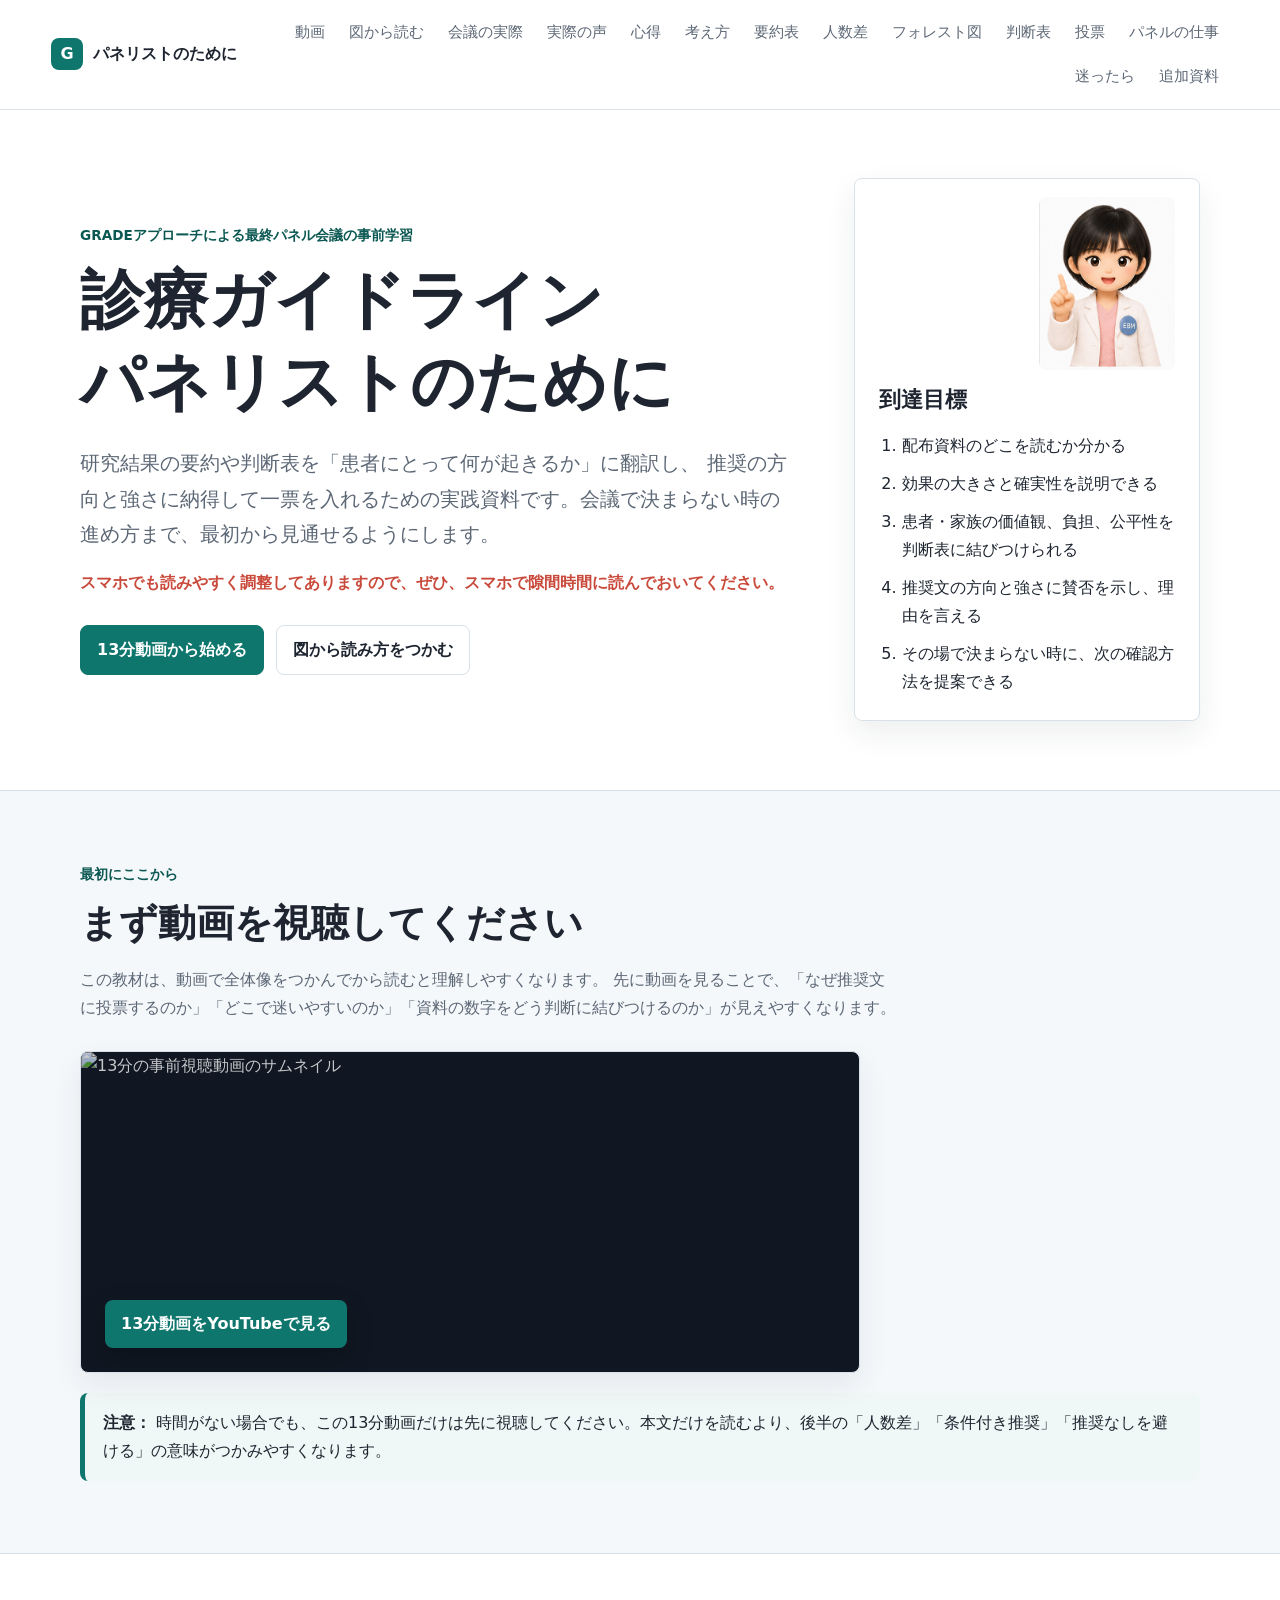
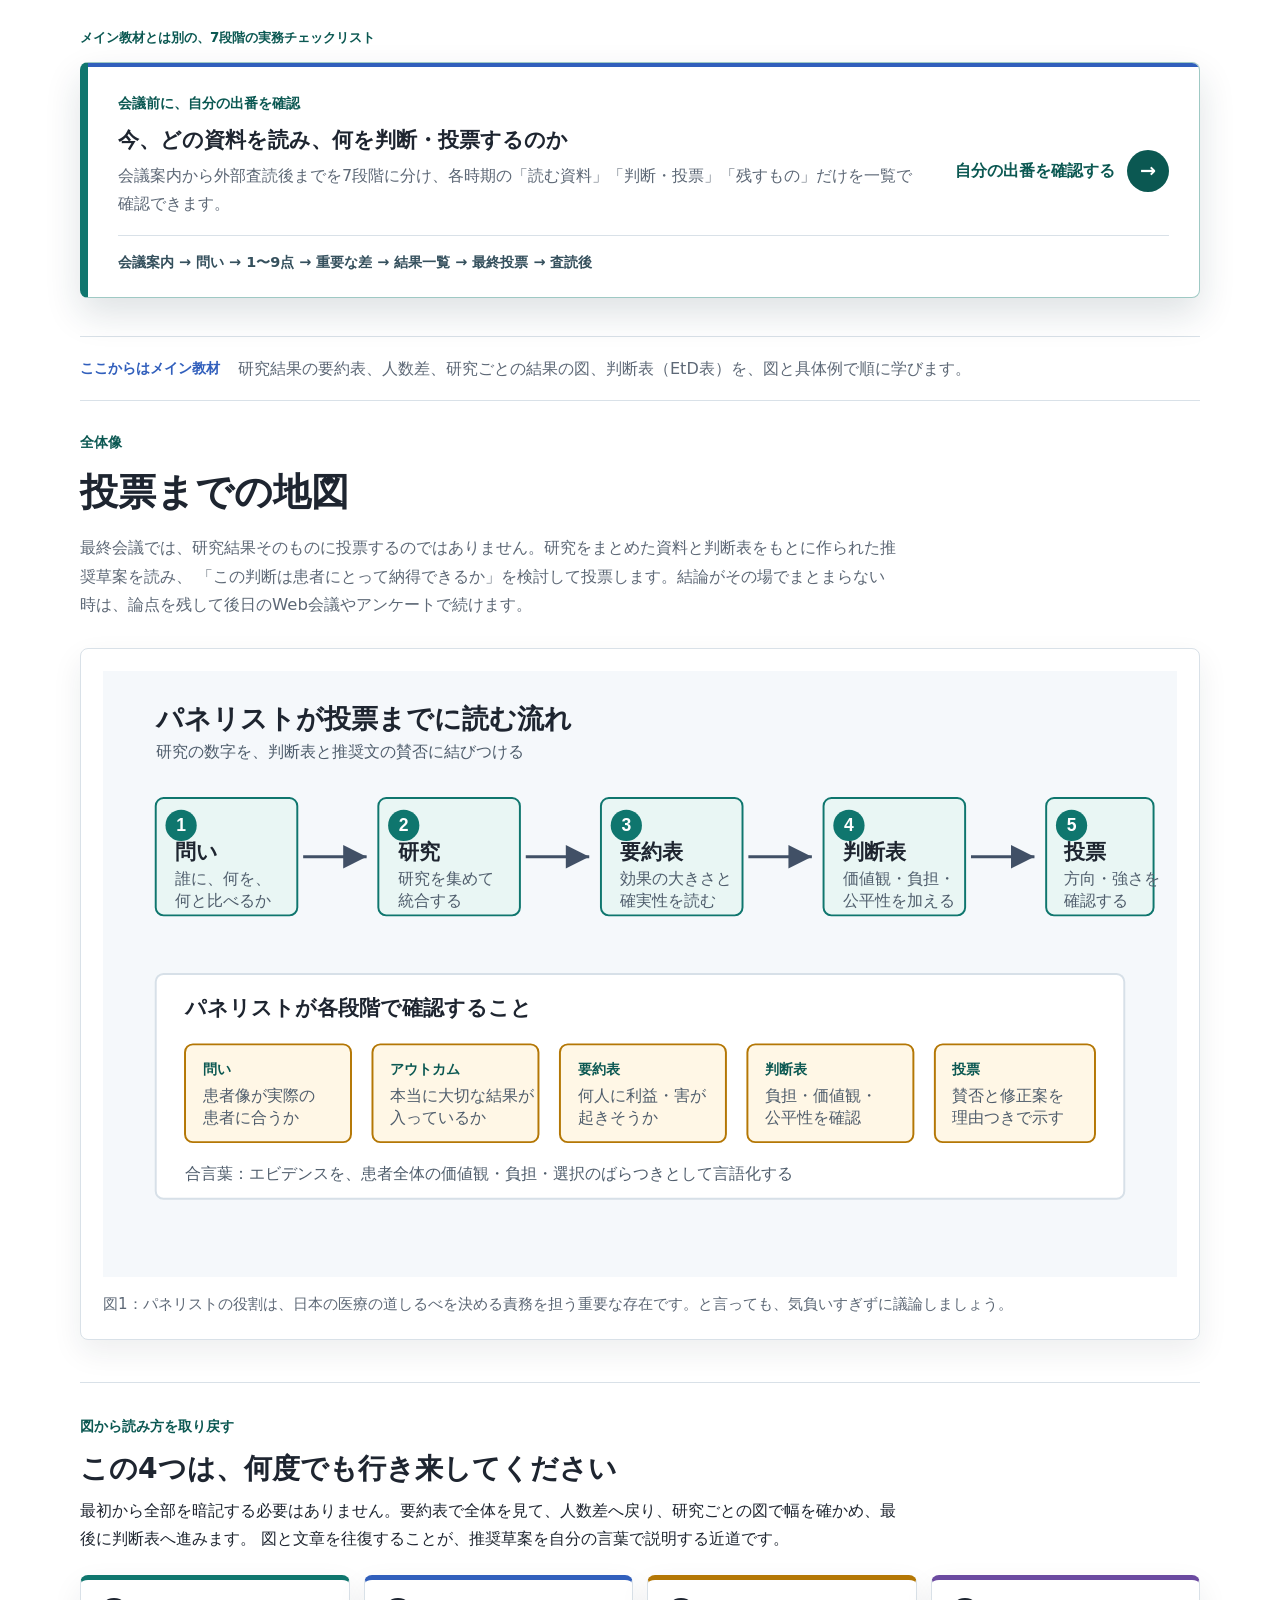
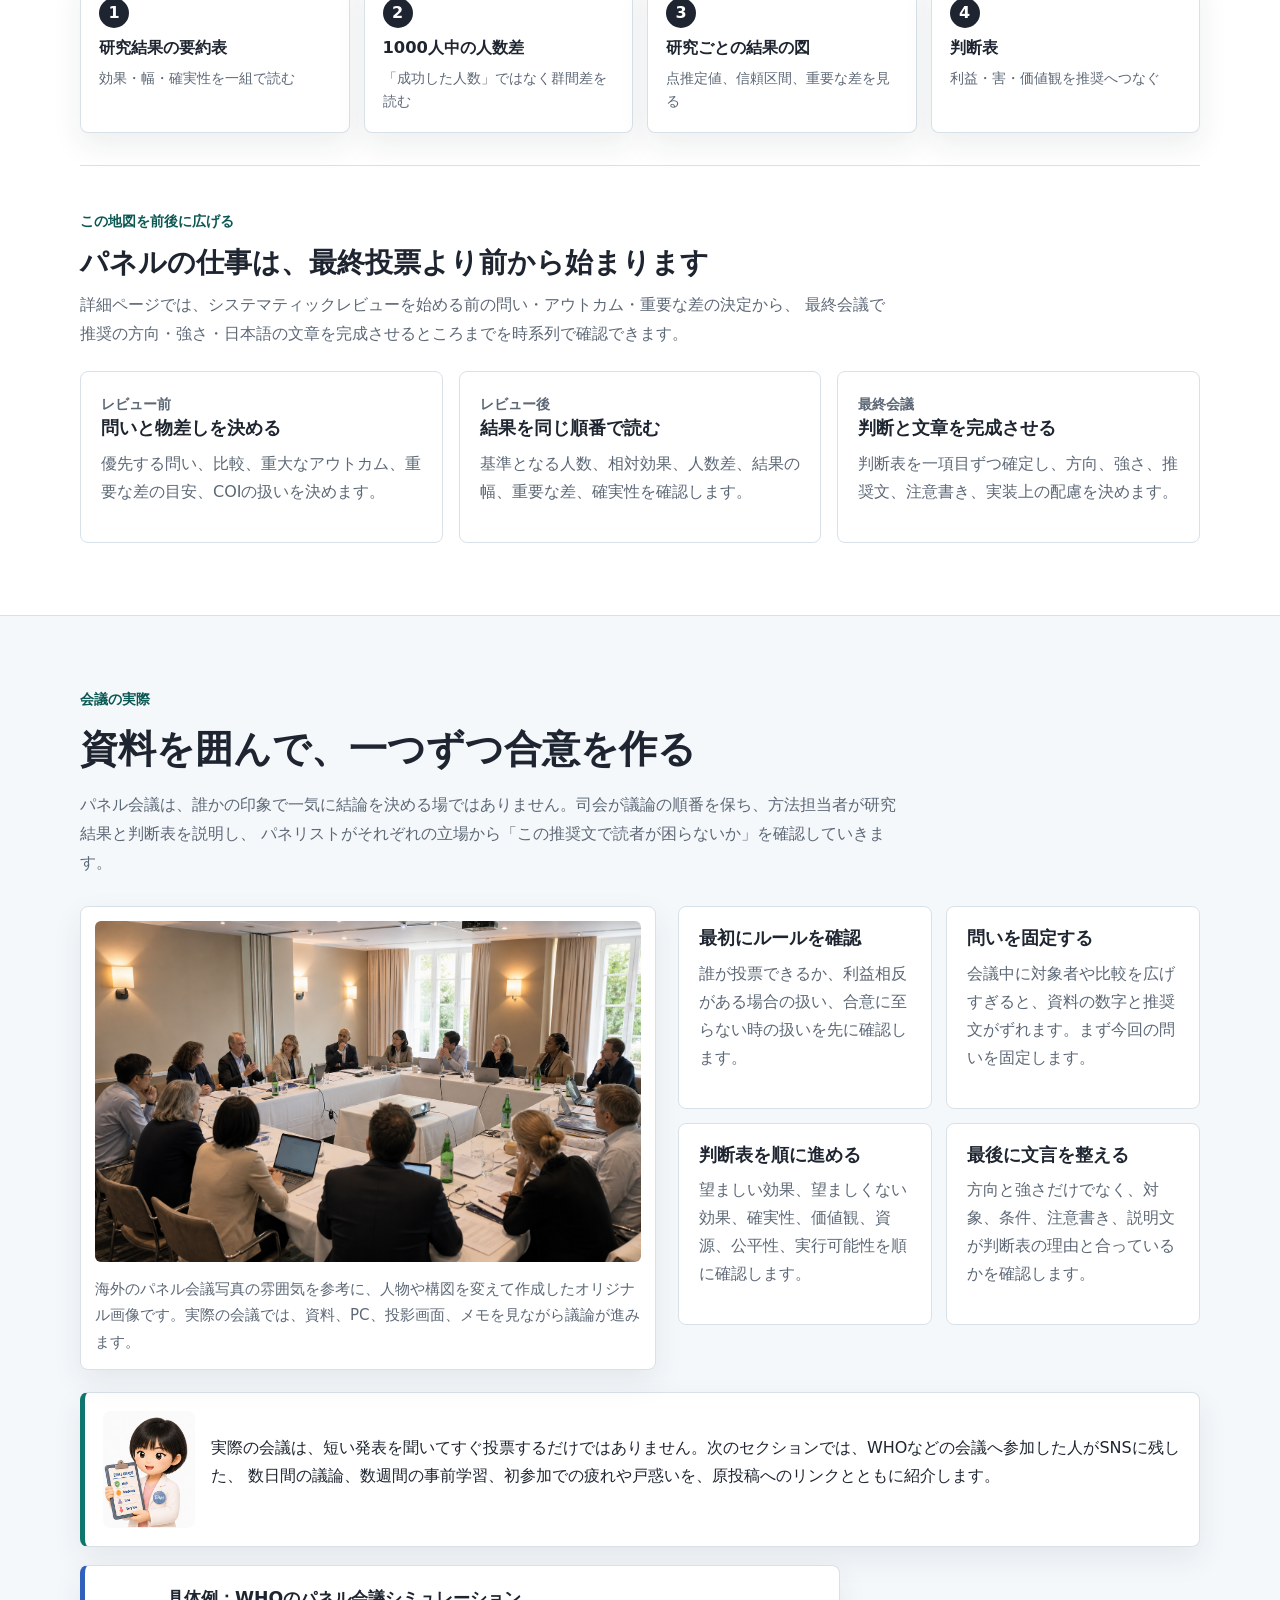
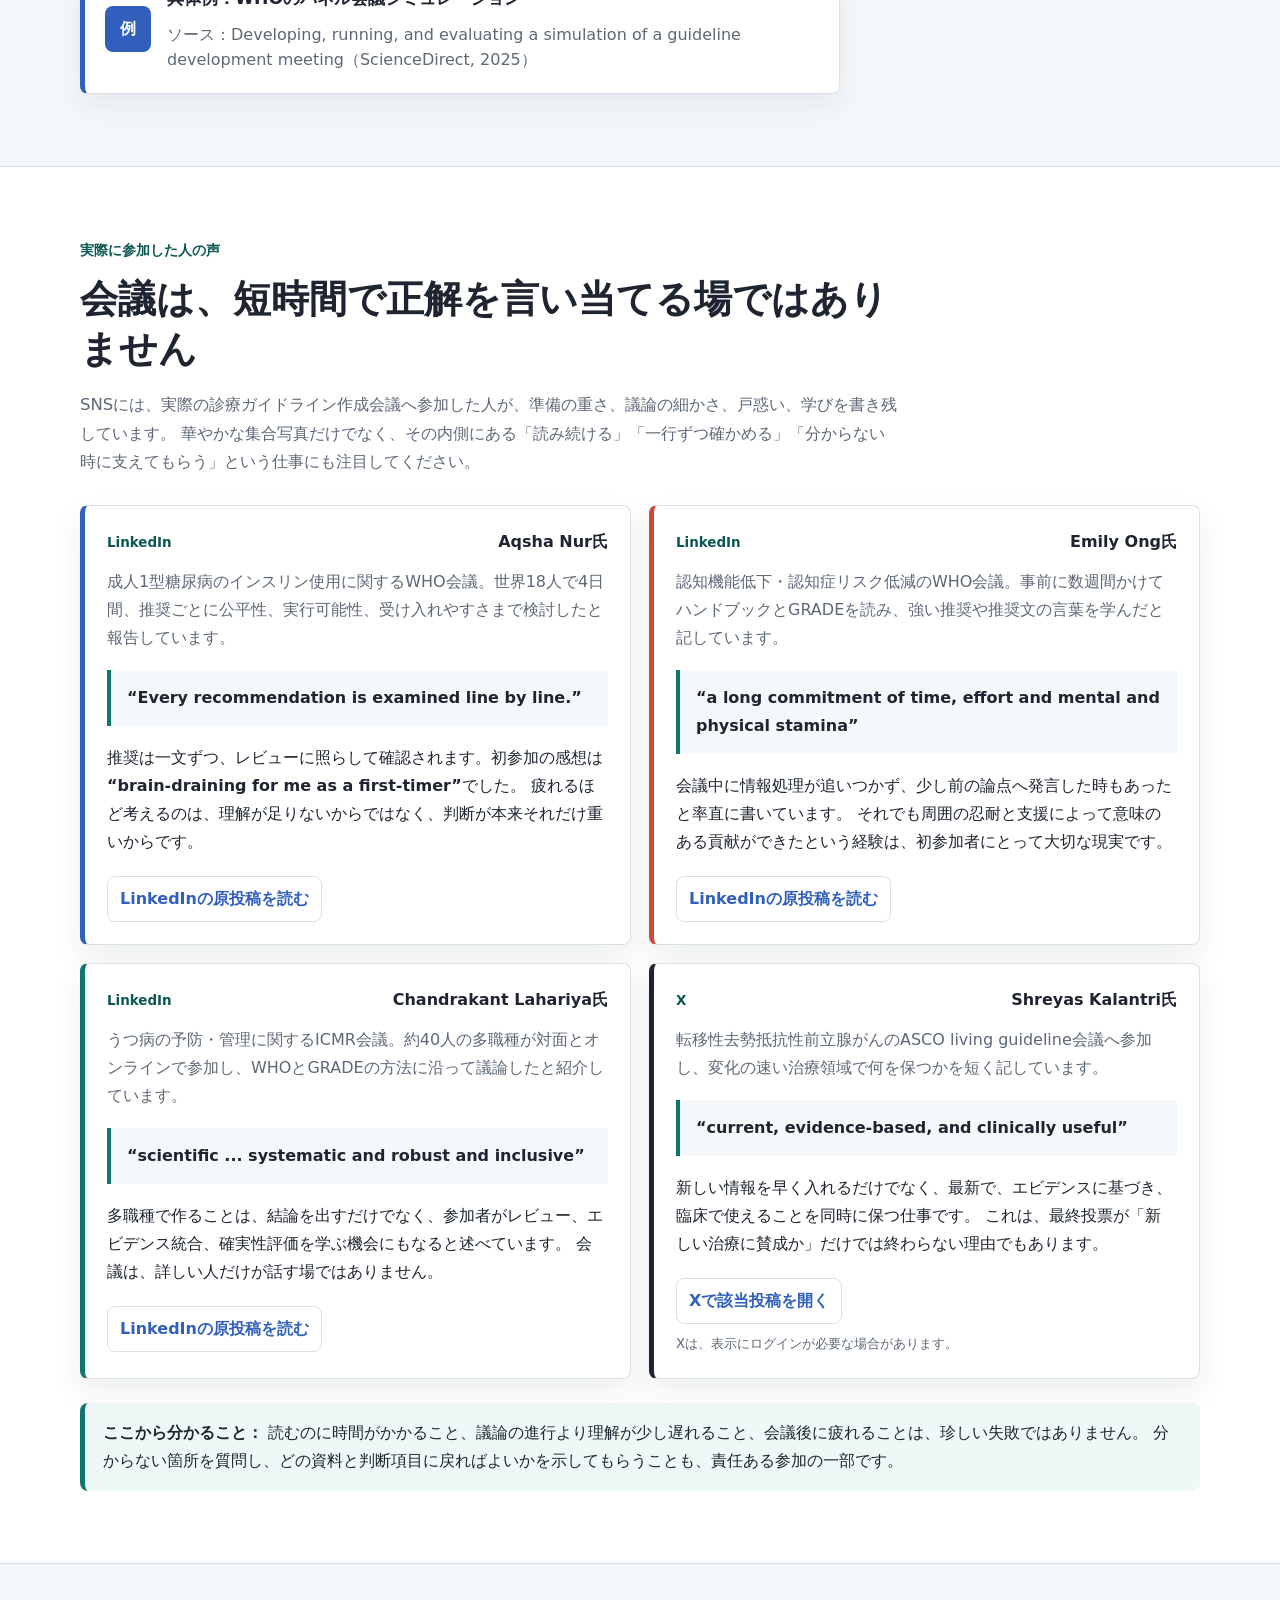
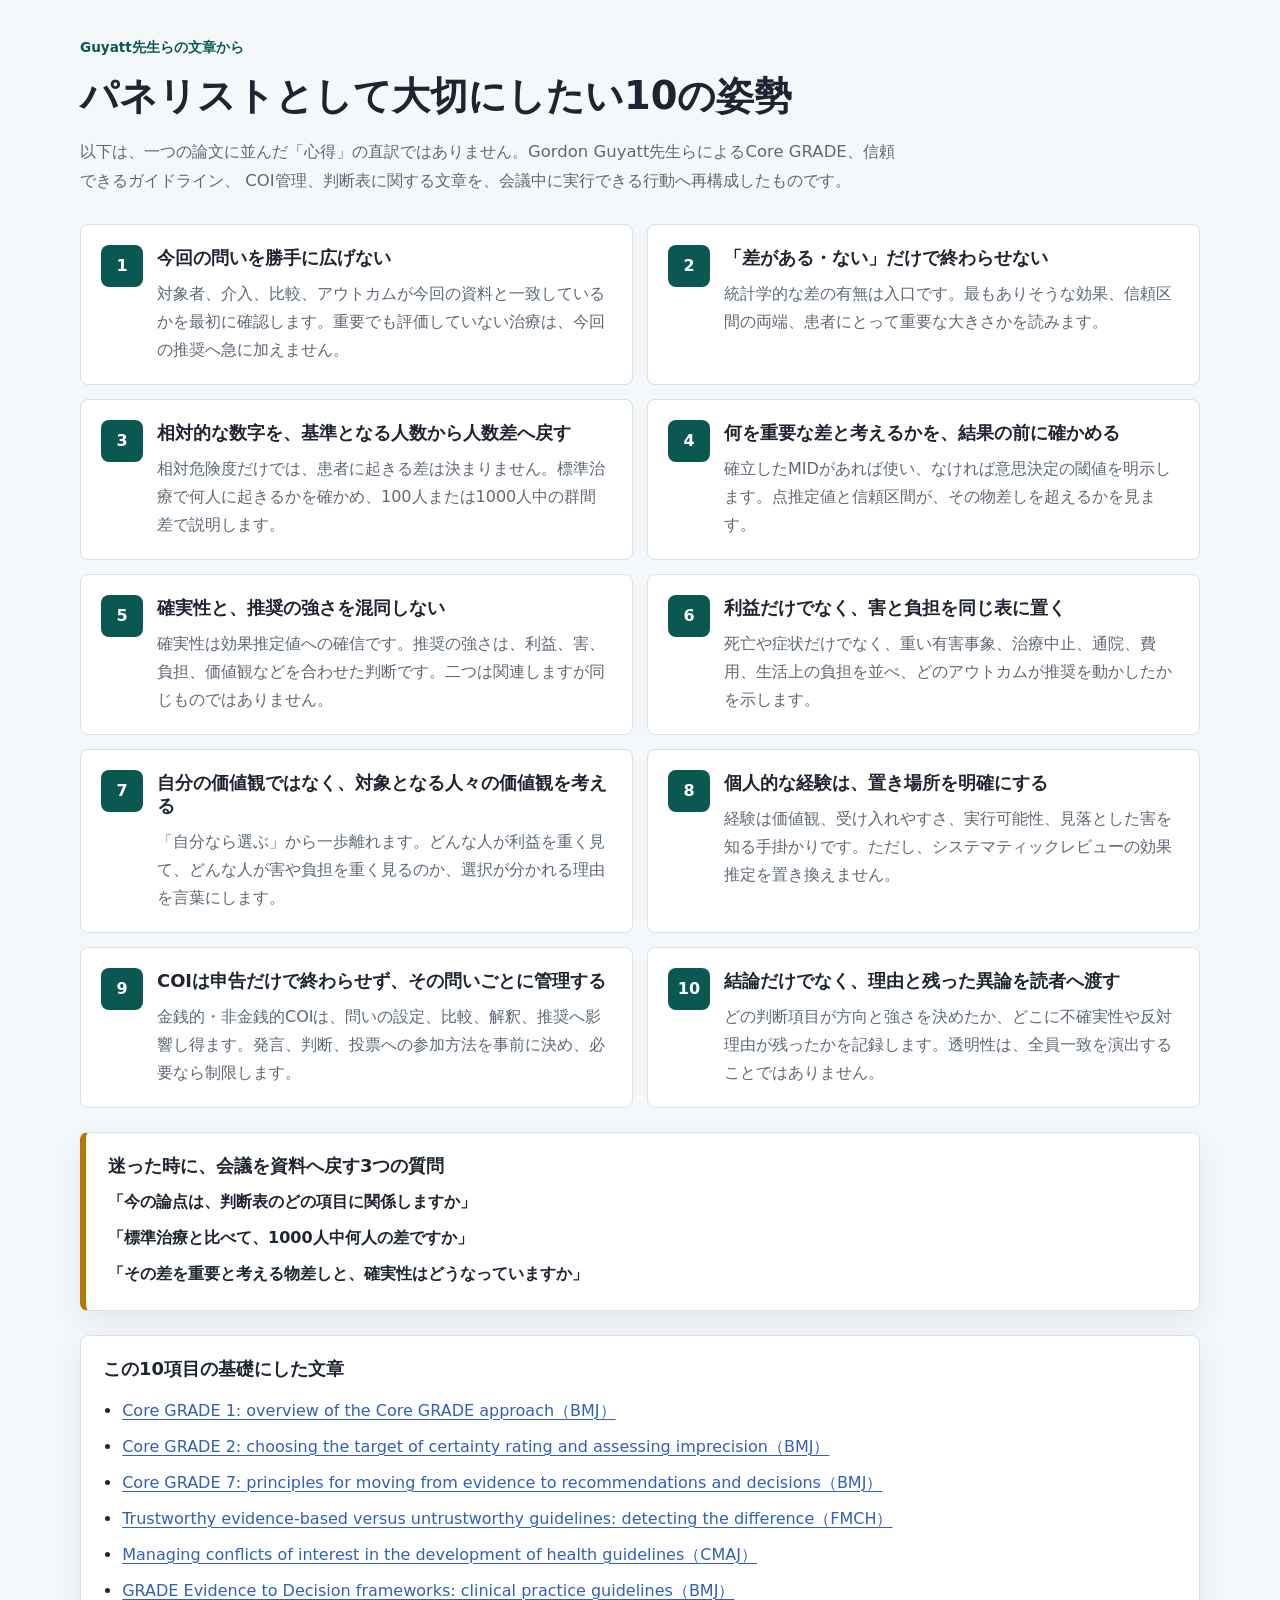
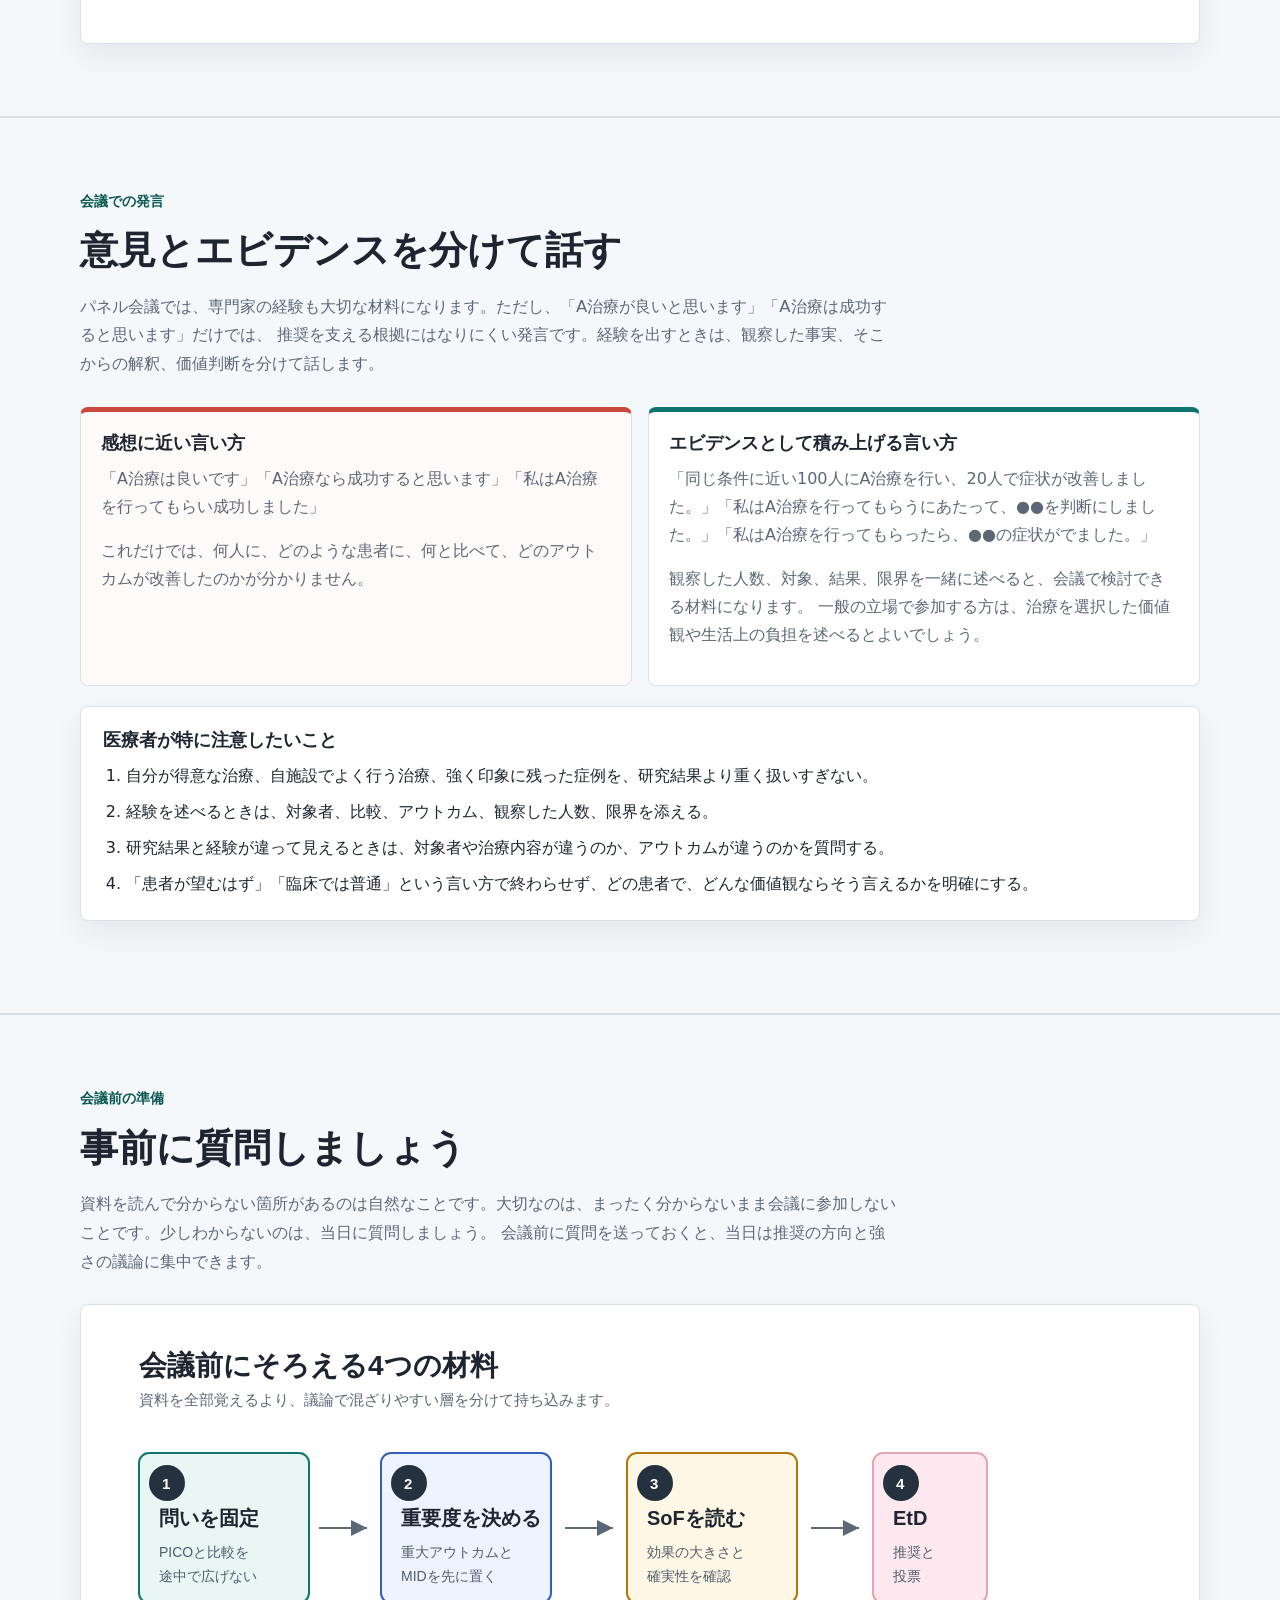
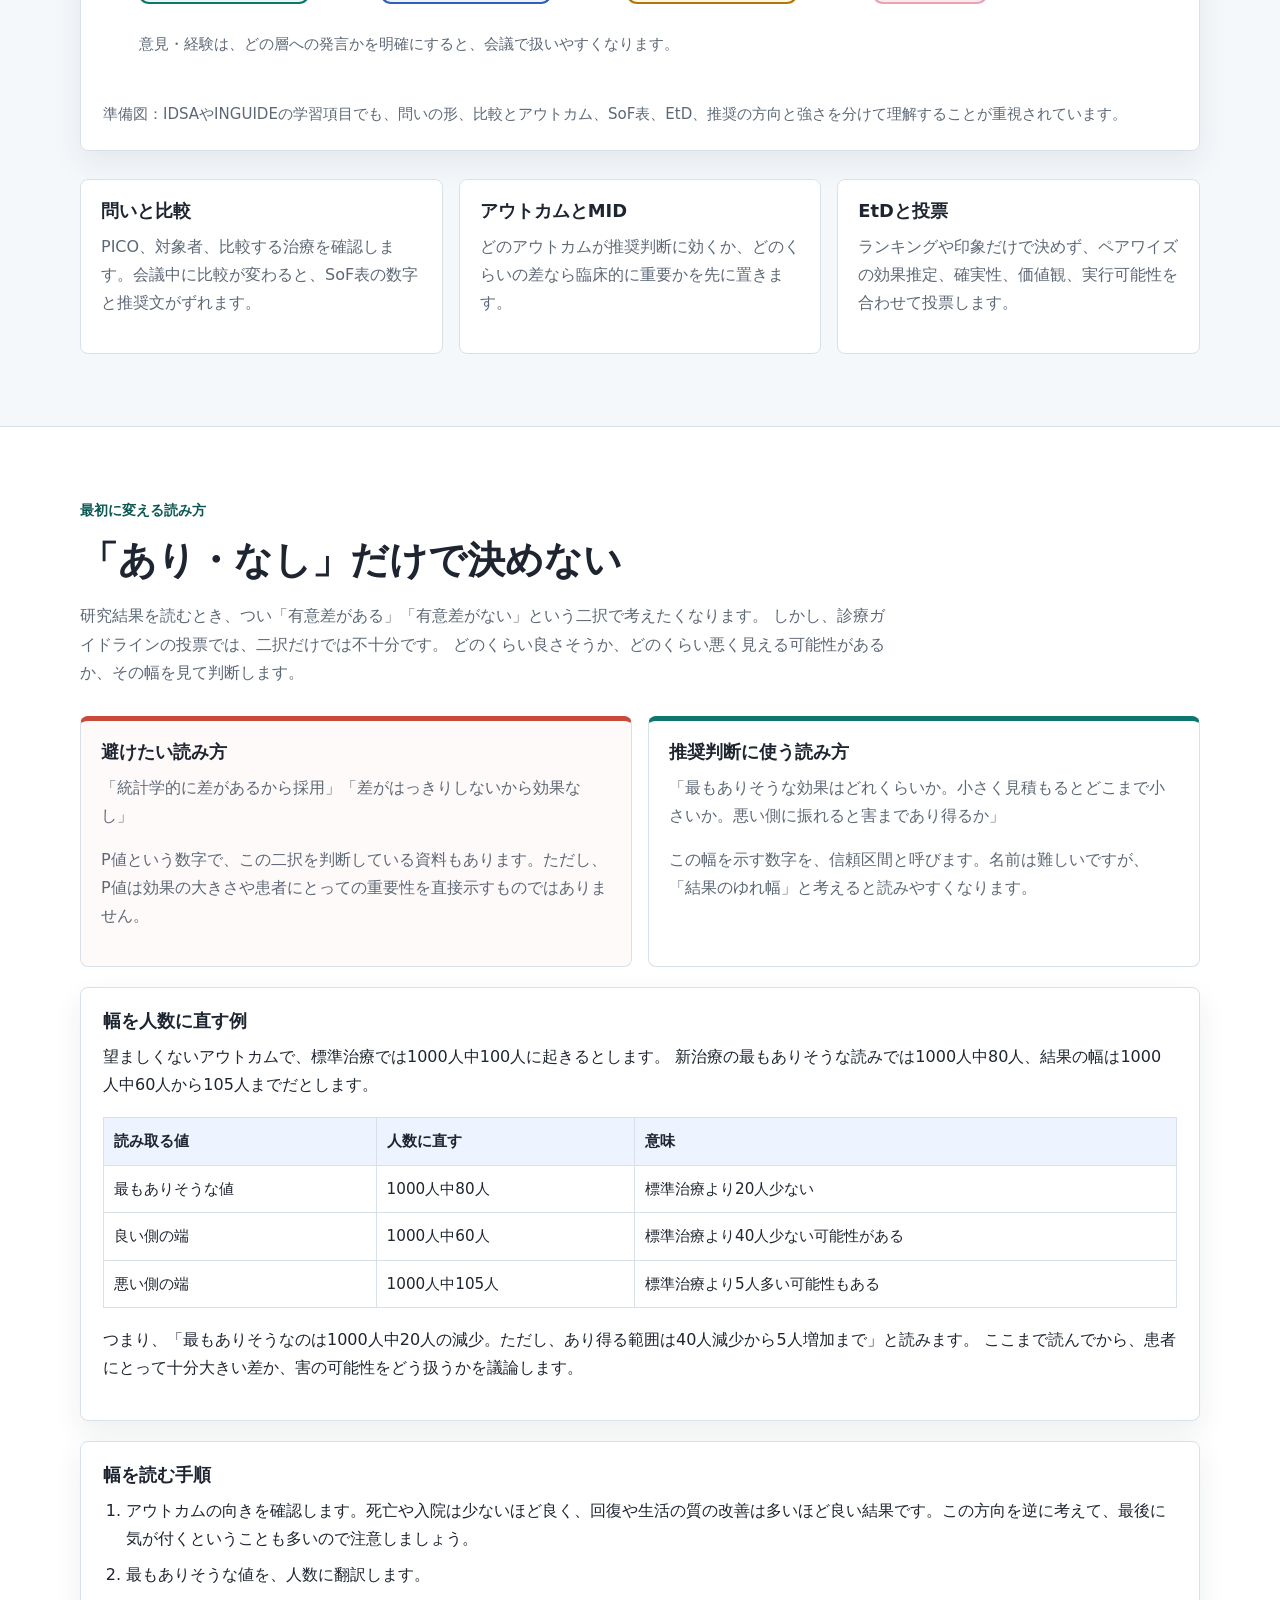
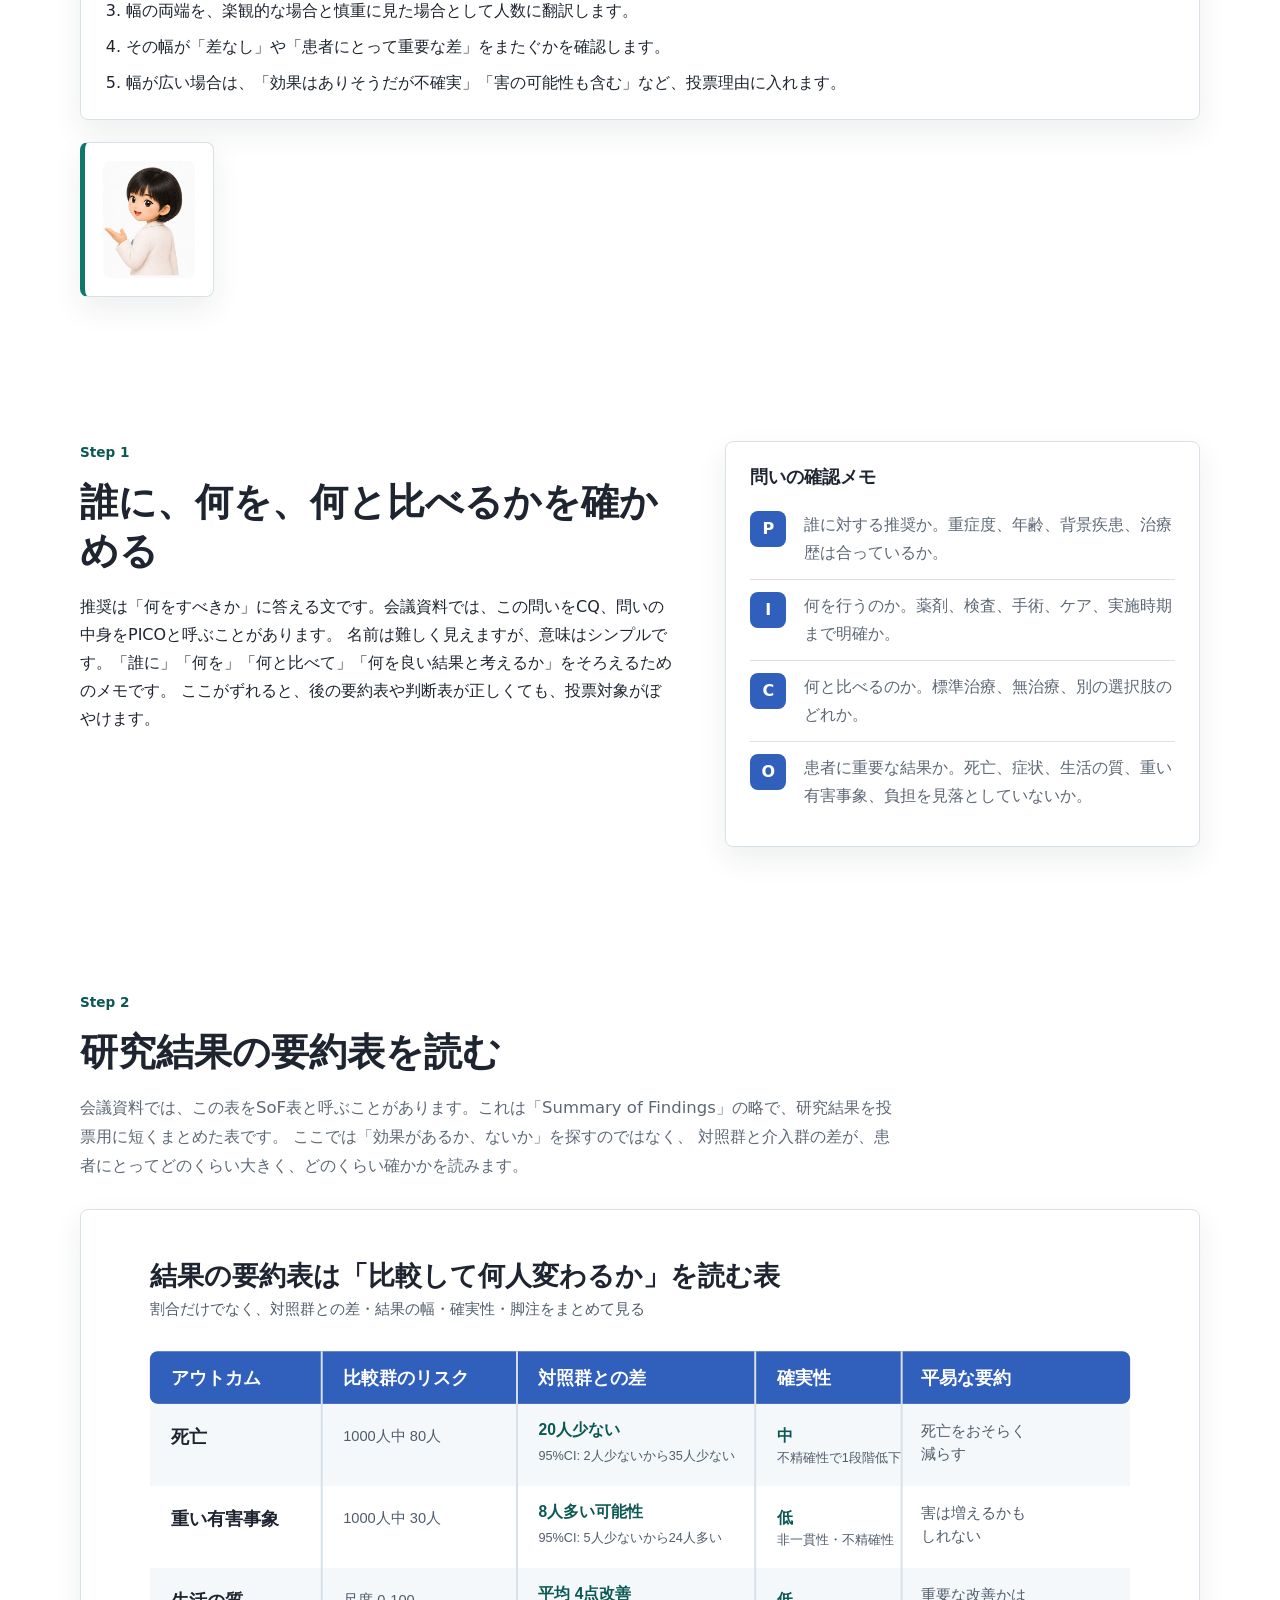
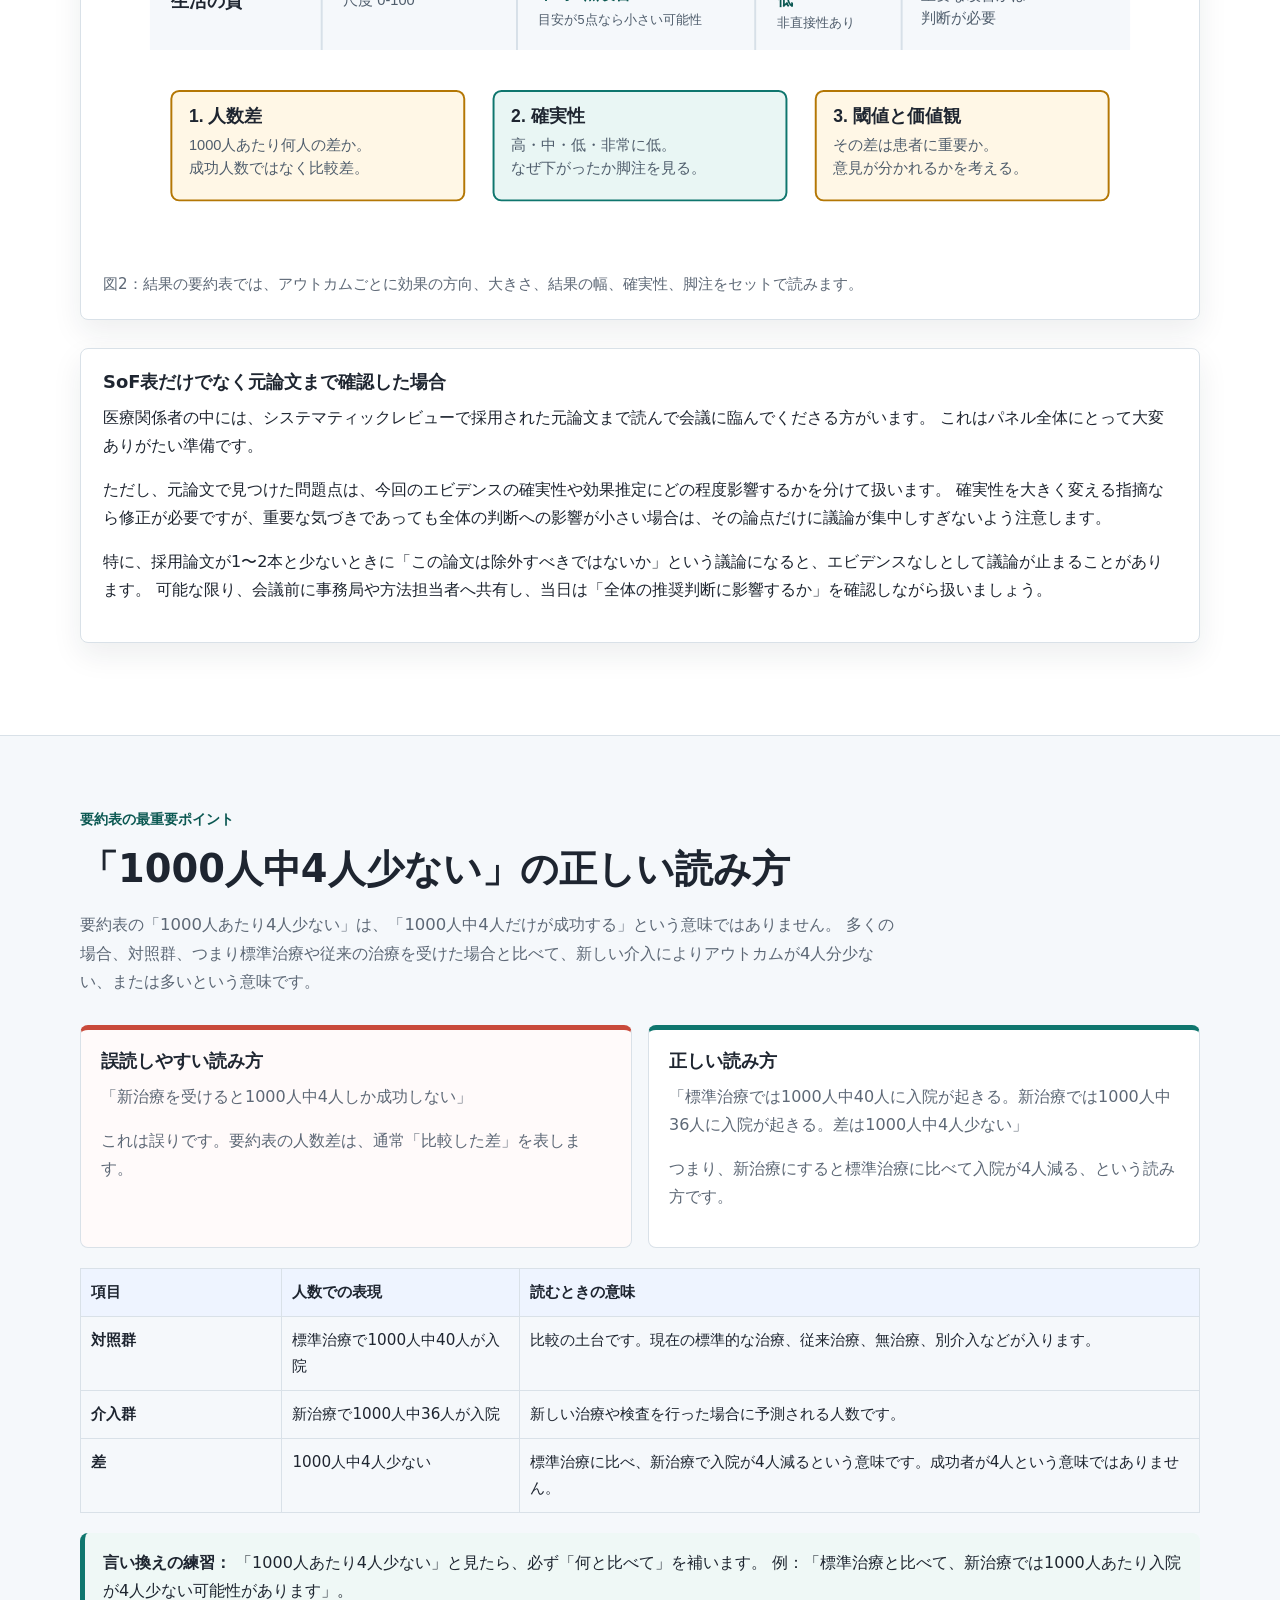
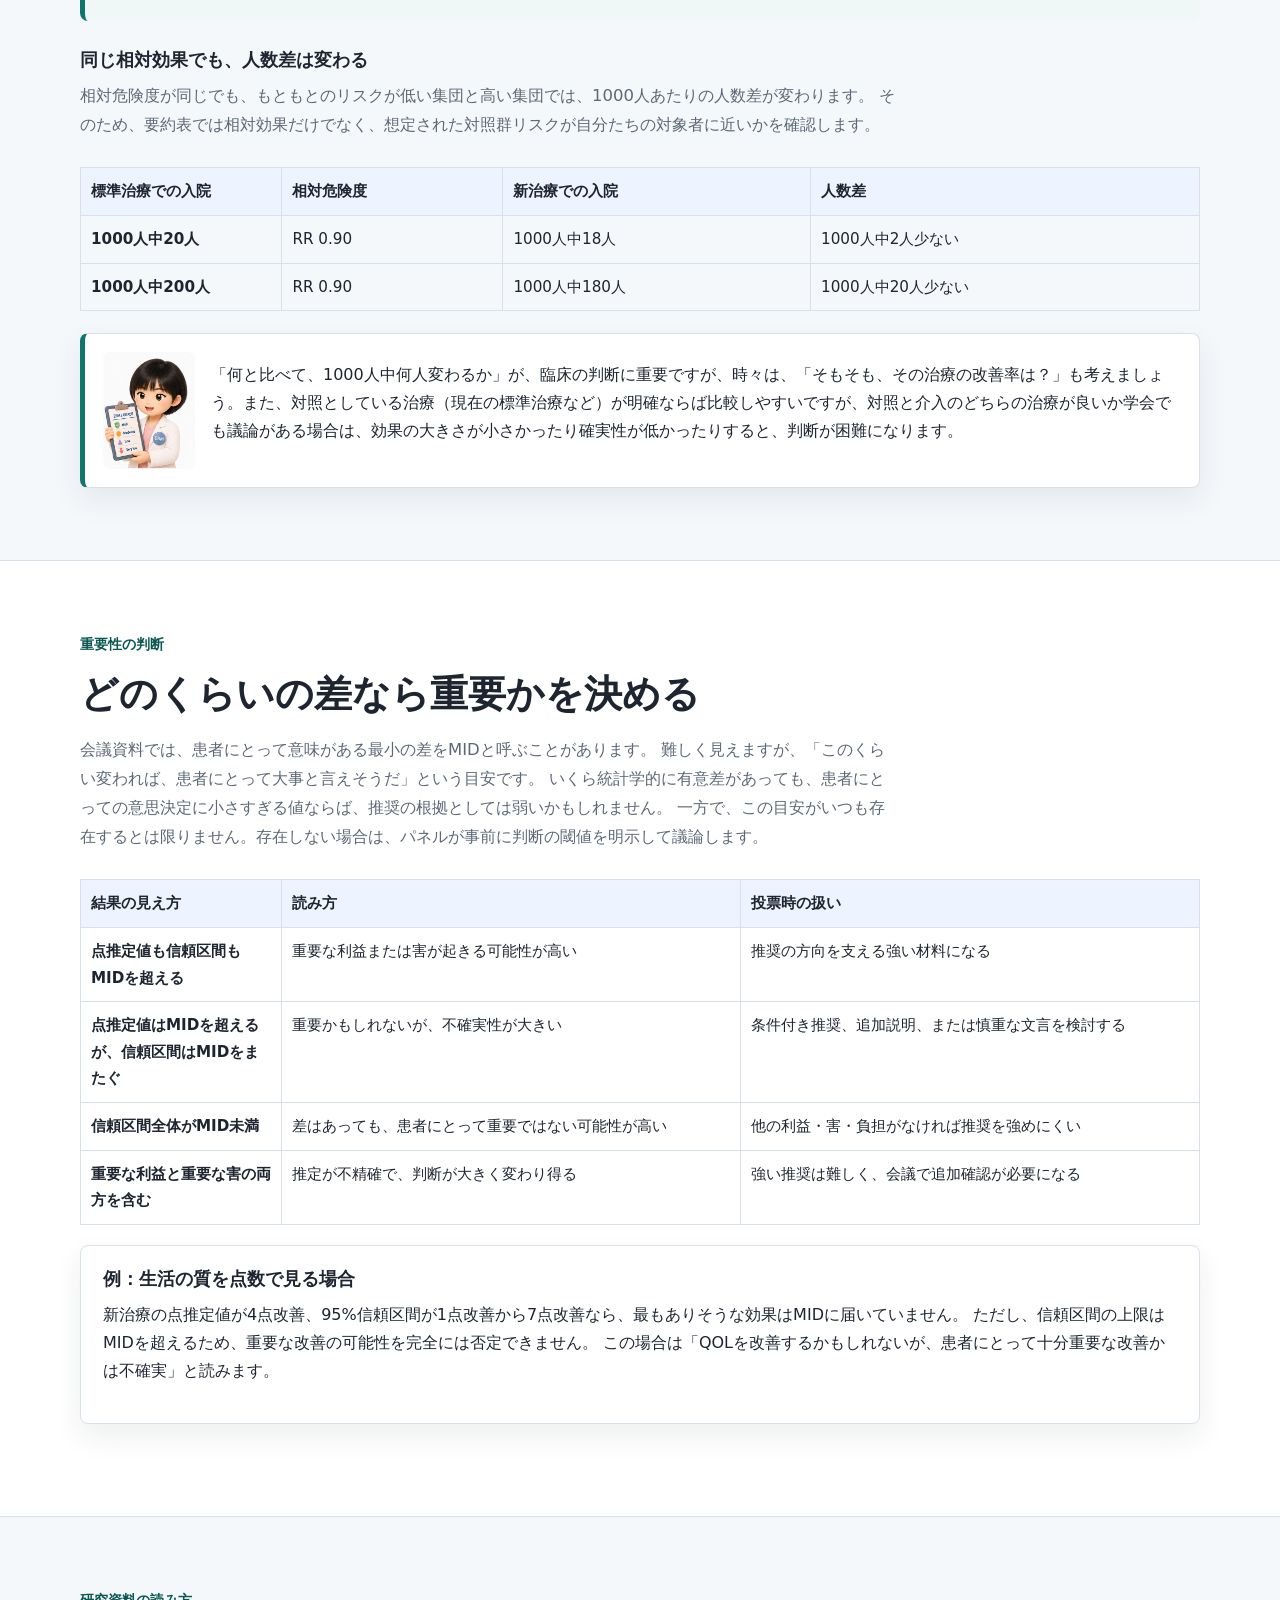
==== commit c1b63a32: "Separate workflow checklist from learning material" ====
--- a/index.html
+++ b/index.html
@@ -89,17 +89,24 @@
       </section>
 
       <section id="route" class="section">
-        <a class="workflow-index-button" href="panel-workflow.html#action-map">
-          <span class="workflow-index-kicker">会議前に、まずここから</span>
-          <span class="workflow-index-copy">
-            <strong>どの時期に、どの資料を読み、何を判断・投票するのか</strong>
-            <span>会議案内から外部査読後まで、自分の出番と投票の順番を7段階で確認できます。</span>
-          </span>
-          <span class="workflow-index-open">時期別一覧を開く <span aria-hidden="true">→</span></span>
-          <span class="workflow-index-route" aria-hidden="true">
-            会議案内 → 問い → 1〜9点 → 重要な差 → 結果一覧 → 最終投票 → 査読後
-          </span>
-        </a>
+        <div class="workflow-entry-block">
+          <p class="workflow-entry-label">メイン教材とは別の、7段階の実務チェックリスト</p>
+          <a class="workflow-index-button" href="panel-workflow.html#action-map">
+            <span class="workflow-index-kicker">会議前に、自分の出番を確認</span>
+            <span class="workflow-index-copy">
+              <strong>今、どの資料を読み、何を判断・投票するのか</strong>
+              <span>会議案内から外部査読後までを7段階に分け、各時期の「読む資料」「判断・投票」「残すもの」だけを一覧で確認できます。</span>
+            </span>
+            <span class="workflow-index-open">自分の出番を確認する <span aria-hidden="true">→</span></span>
+            <span class="workflow-index-route" aria-hidden="true">
+              会議案内 → 問い → 1〜9点 → 重要な差 → 結果一覧 → 最終投票 → 査読後
+            </span>
+          </a>
+        </div>
+        <div class="main-course-start" aria-label="メイン教材の開始">
+          <span>ここからはメイン教材</span>
+          <p>研究結果の要約表、人数差、研究ごとの結果の図、判断表（EtD表）を、図と具体例で順に学びます。</p>
+        </div>
         <div class="section-head">
           <p class="eyebrow">全体像</p>
           <h2>投票までの地図</h2>
--- a/assets/styles.css
+++ b/assets/styles.css
@@ -1506,6 +1506,45 @@
   padding-left: 1.35rem;
 }
 
+.workflow-entry-block {
+  margin: 0 0 38px;
+}
+
+.workflow-entry-label {
+  margin: 0 0 12px;
+  color: var(--teal-dark);
+  font-size: 0.84rem;
+  font-weight: 800;
+}
+
+.workflow-entry-block .workflow-index-button {
+  margin-bottom: 0;
+}
+
+.main-course-start {
+  display: grid;
+  grid-template-columns: auto minmax(0, 1fr);
+  gap: 18px;
+  align-items: center;
+  margin: 0 0 30px;
+  padding: 18px 0;
+  border-top: 1px solid var(--line);
+  border-bottom: 1px solid var(--line);
+}
+
+.main-course-start > span {
+  color: var(--blue);
+  font-size: 0.9rem;
+  font-weight: 900;
+  white-space: nowrap;
+}
+
+.main-course-start p {
+  margin: 0;
+  color: var(--muted);
+  line-height: 1.7;
+}
+
 .workflow-index-button {
   position: relative;
   display: grid;
@@ -2171,6 +2210,30 @@
   font-size: 0.88rem;
 }
 
+.workflow-list-end {
+  margin-top: 42px;
+  padding: 28px;
+  background: #eef7f5;
+  border: 1px solid #b8d9d4;
+  border-left: 7px solid var(--teal);
+  border-radius: 8px;
+}
+
+.workflow-list-end h3 {
+  margin: 5px 0 10px;
+}
+
+.workflow-list-end > p:not(.eyebrow) {
+  max-width: 860px;
+  margin: 0;
+  color: #38505b;
+  line-height: 1.8;
+}
+
+.workflow-list-end .page-actions {
+  margin-top: 22px;
+}
+
 .main-material-divider {
   border-top: 5px solid var(--blue);
   border-bottom: 1px solid var(--line);
@@ -2237,6 +2300,21 @@
 }
 
 @media (max-width: 560px) {
+  .main-course-start {
+    grid-template-columns: 1fr;
+    gap: 5px;
+    padding: 15px 0;
+  }
+
+  .main-course-start > span {
+    white-space: normal;
+  }
+
+  .workflow-list-end {
+    margin-top: 30px;
+    padding: 21px 18px;
+  }
+
   .workflow-index-button {
     grid-template-columns: 1fr;
     gap: 7px;
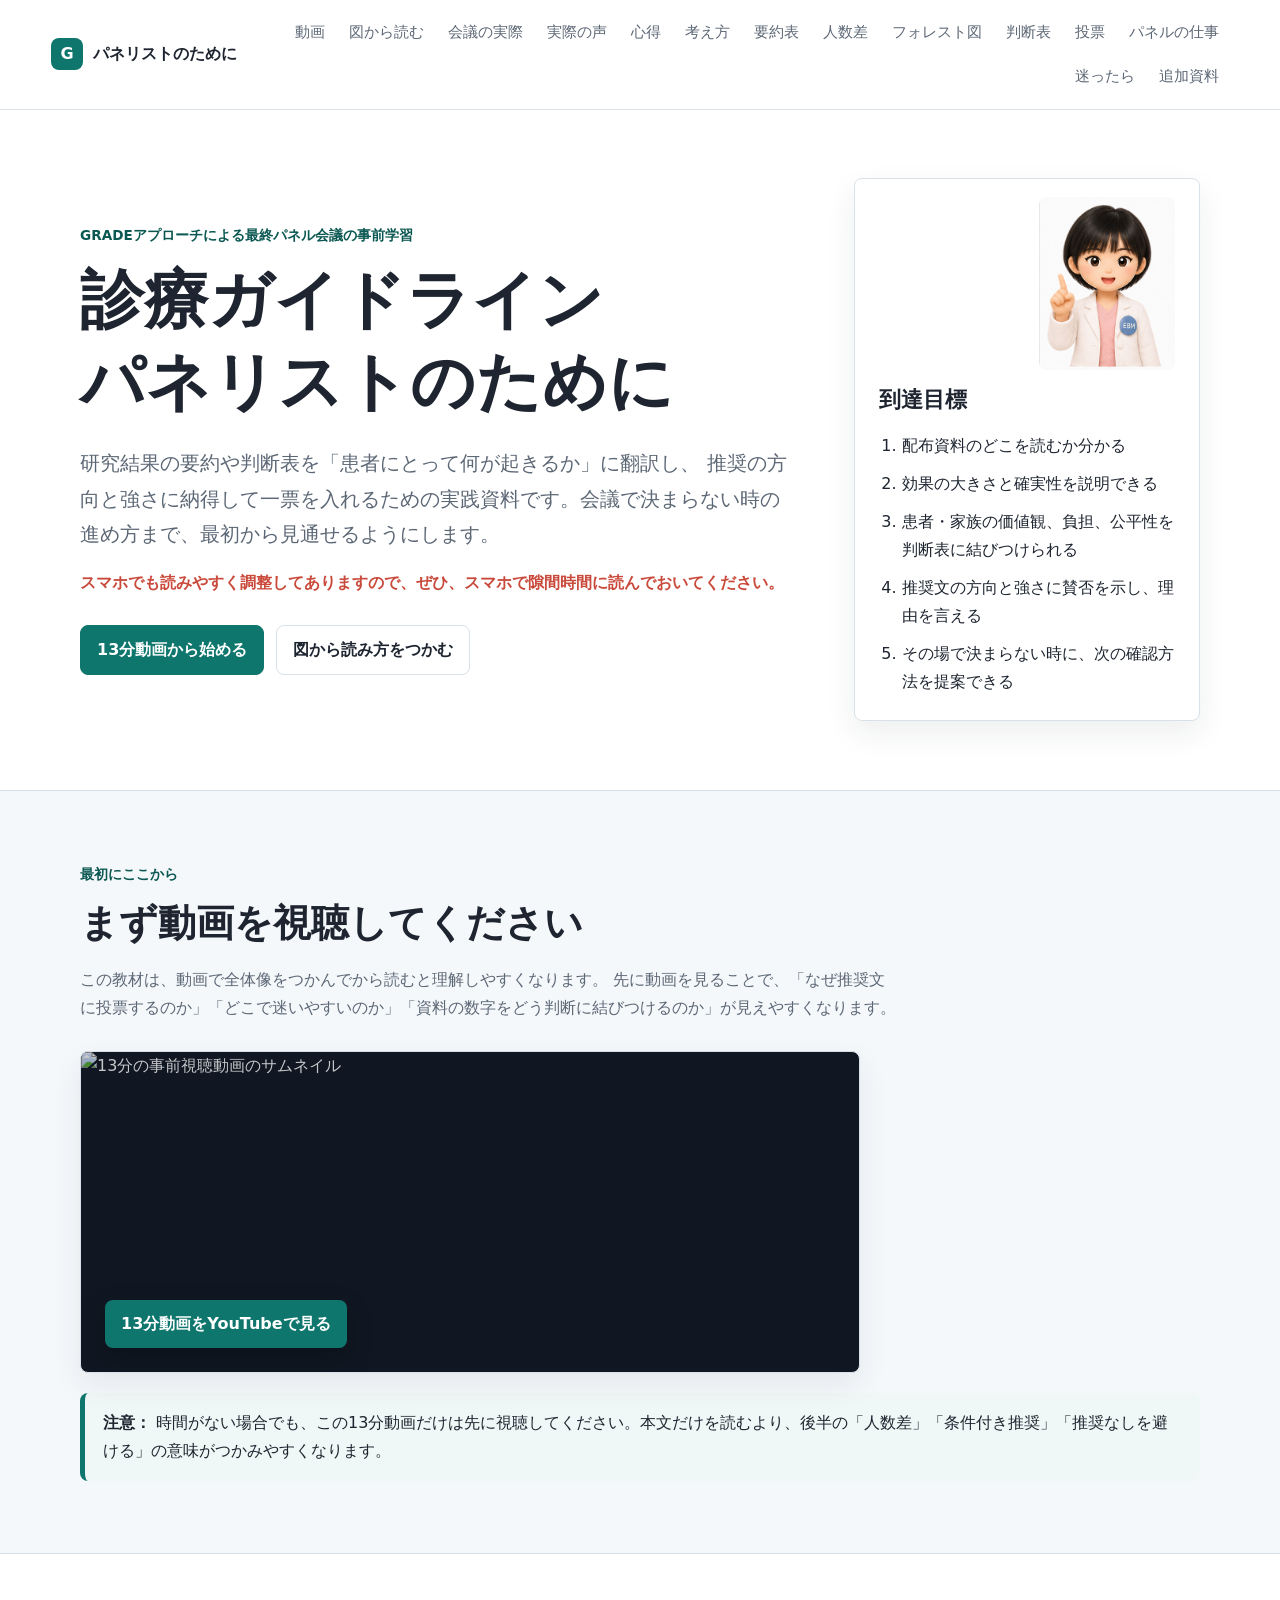
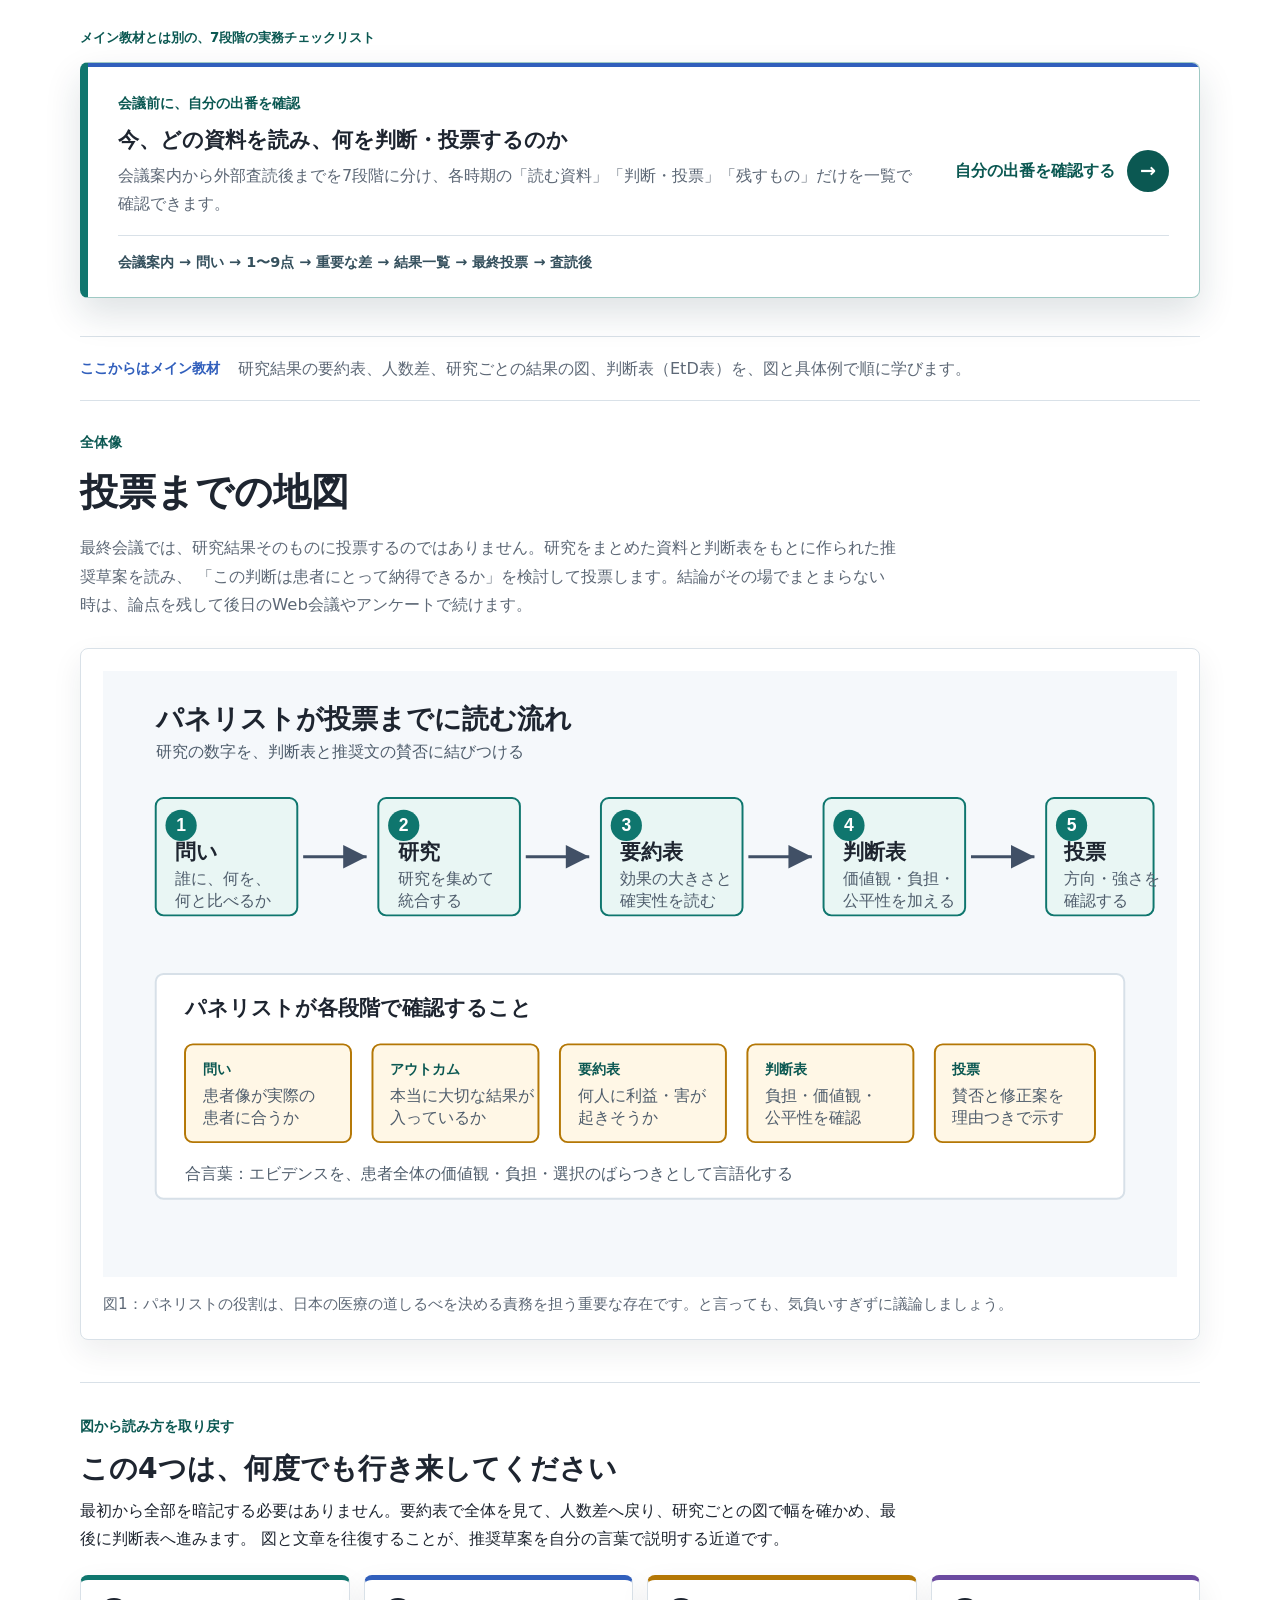
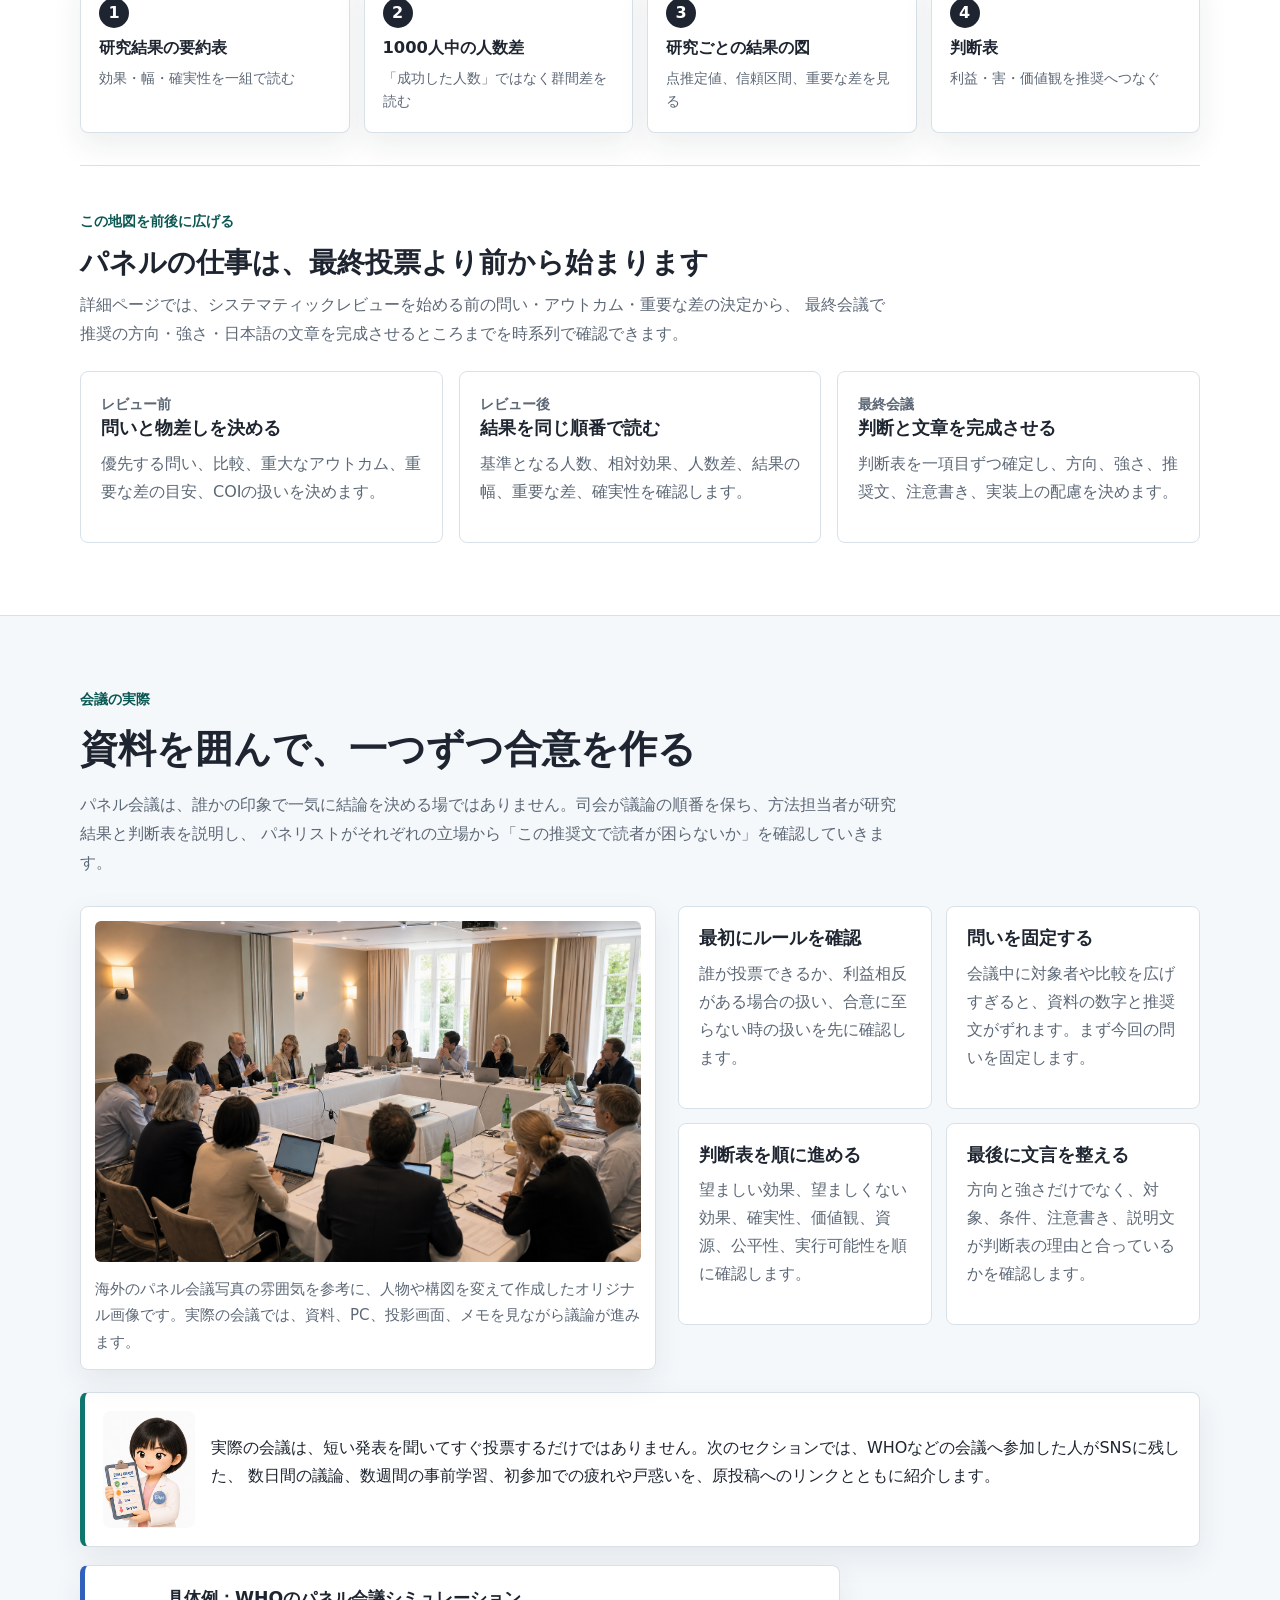
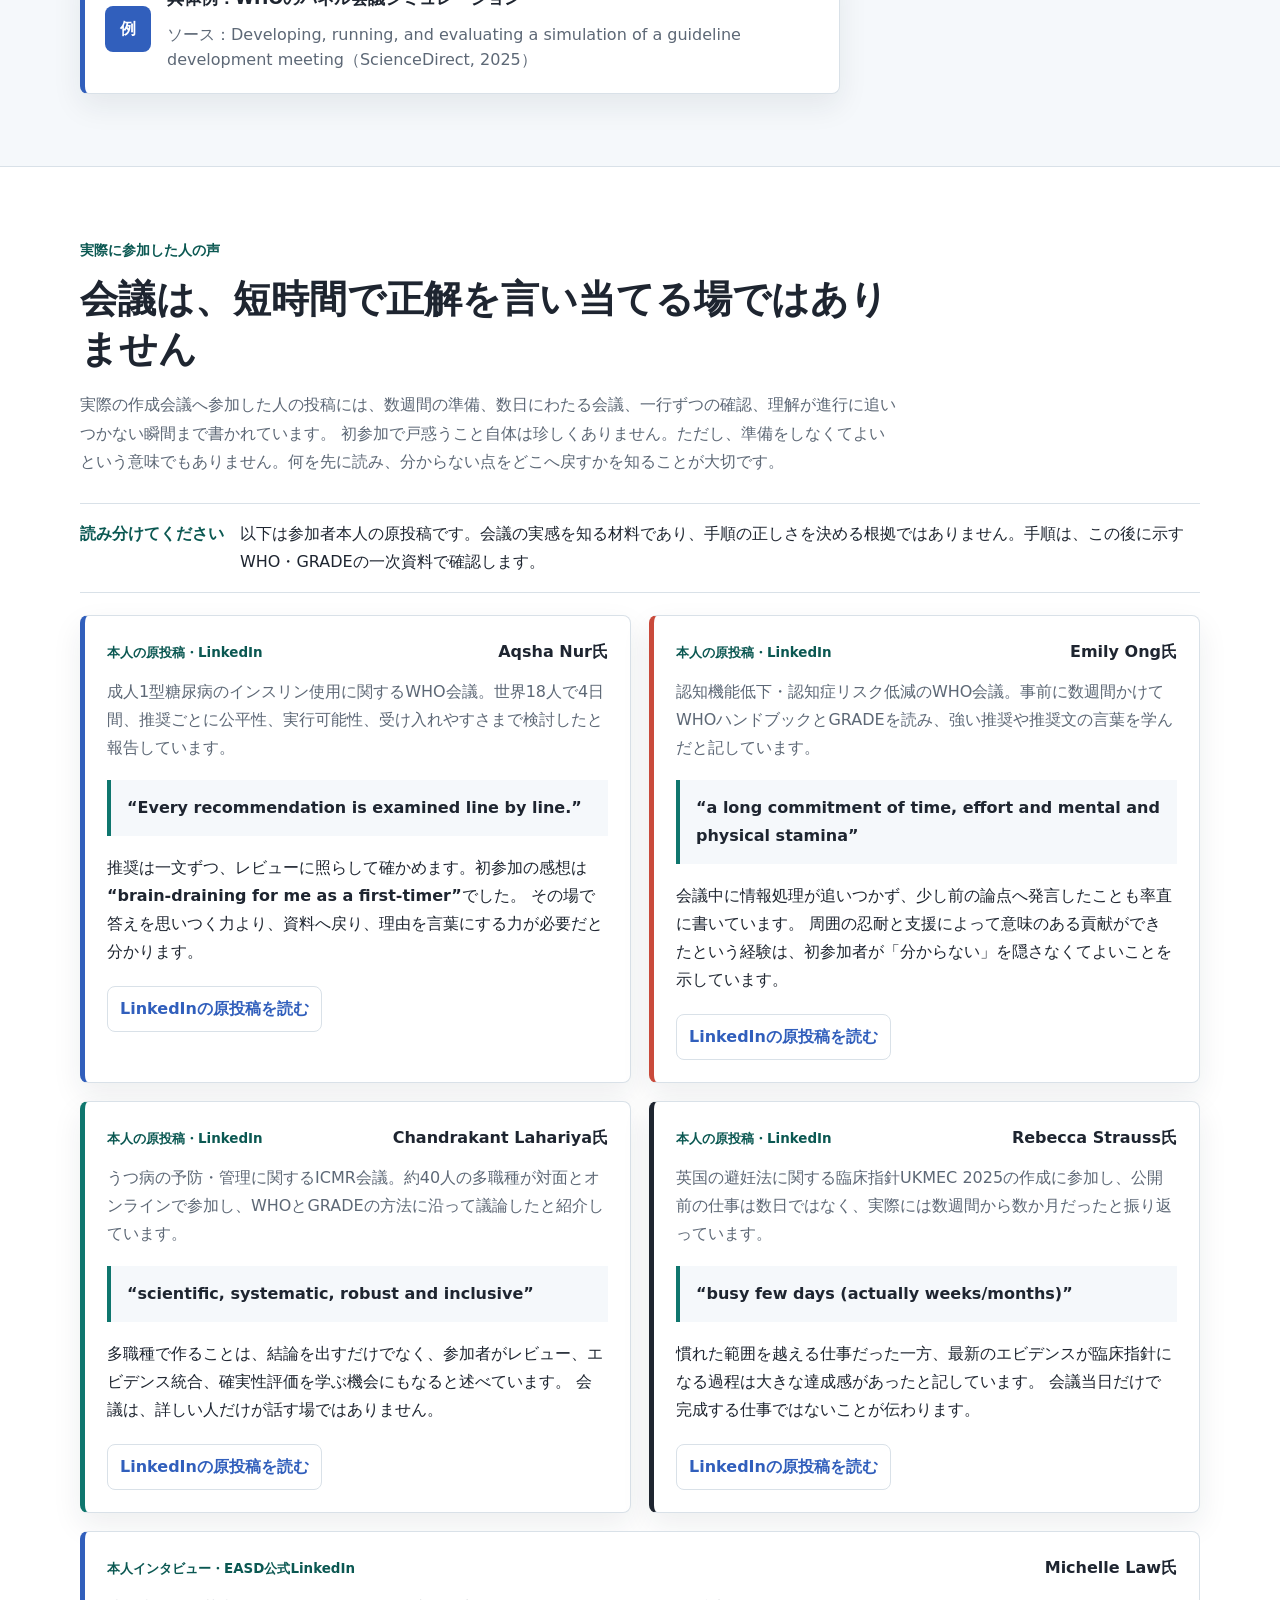
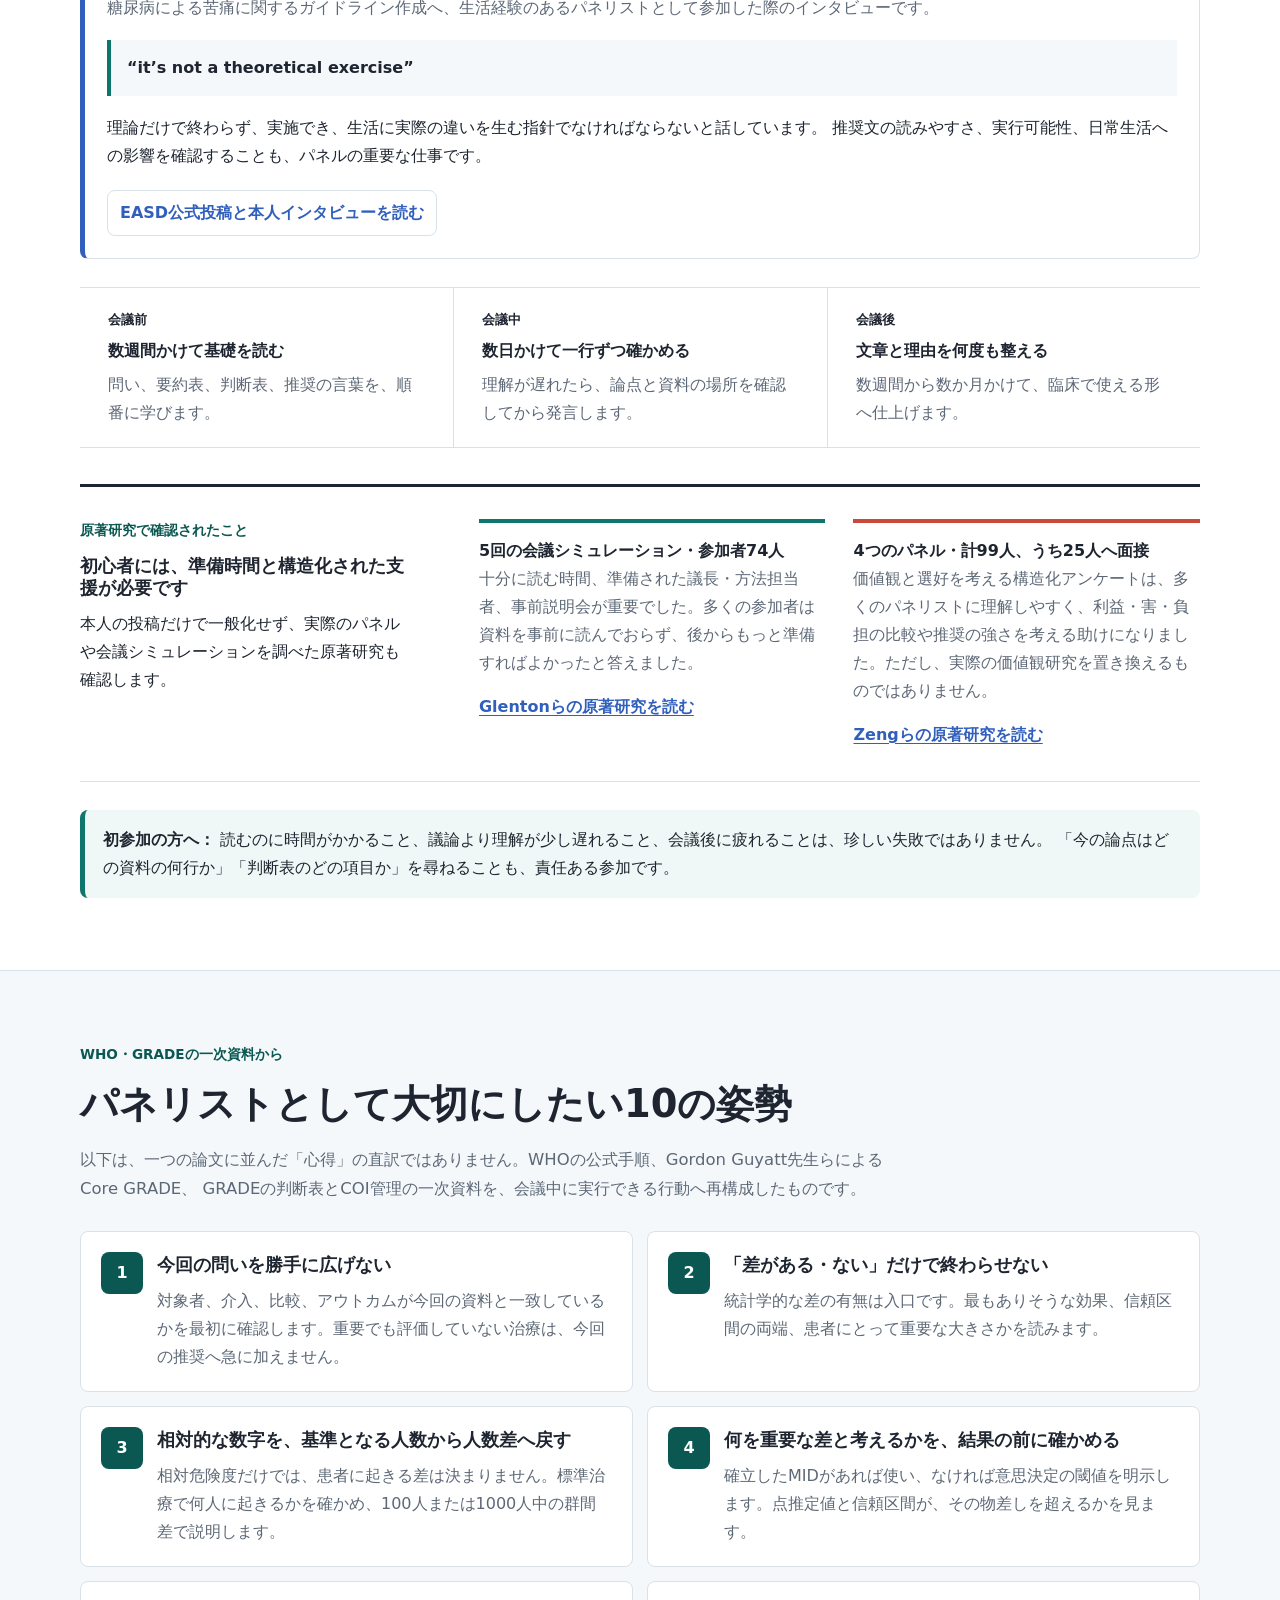
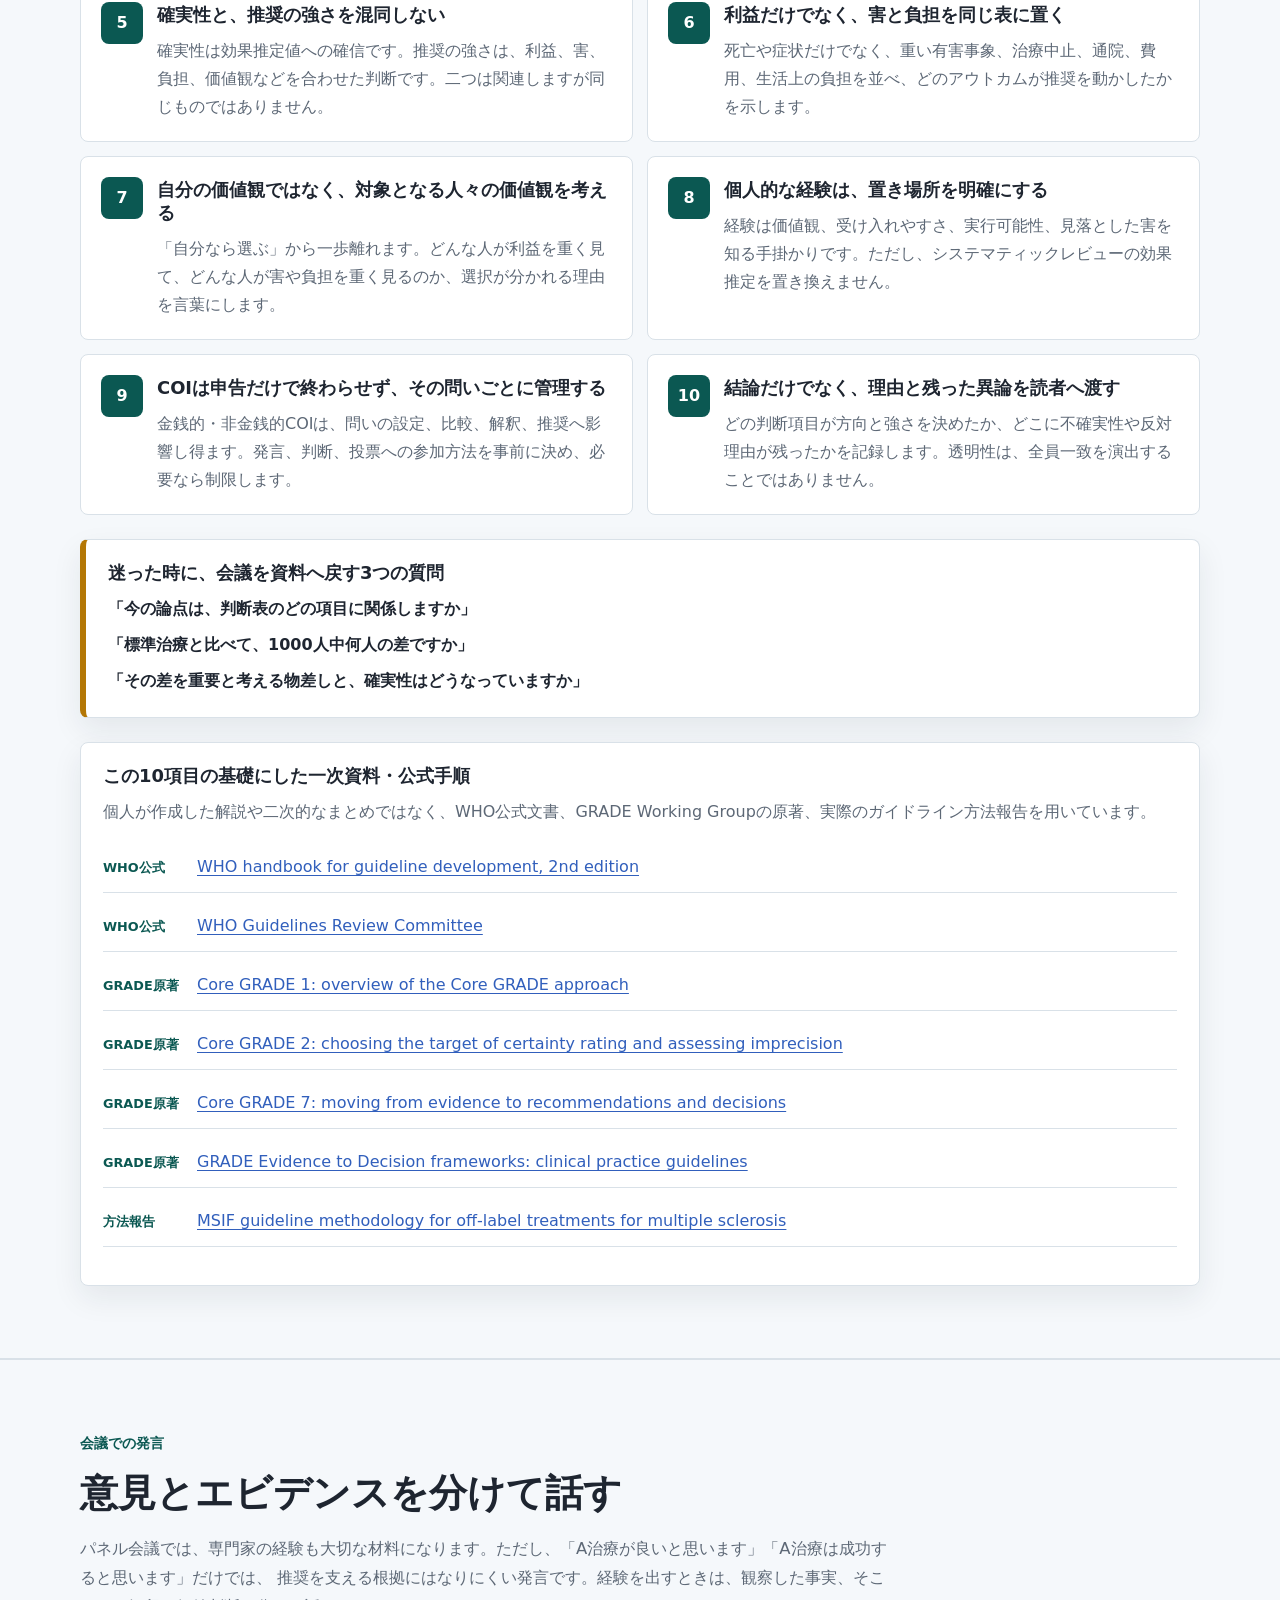
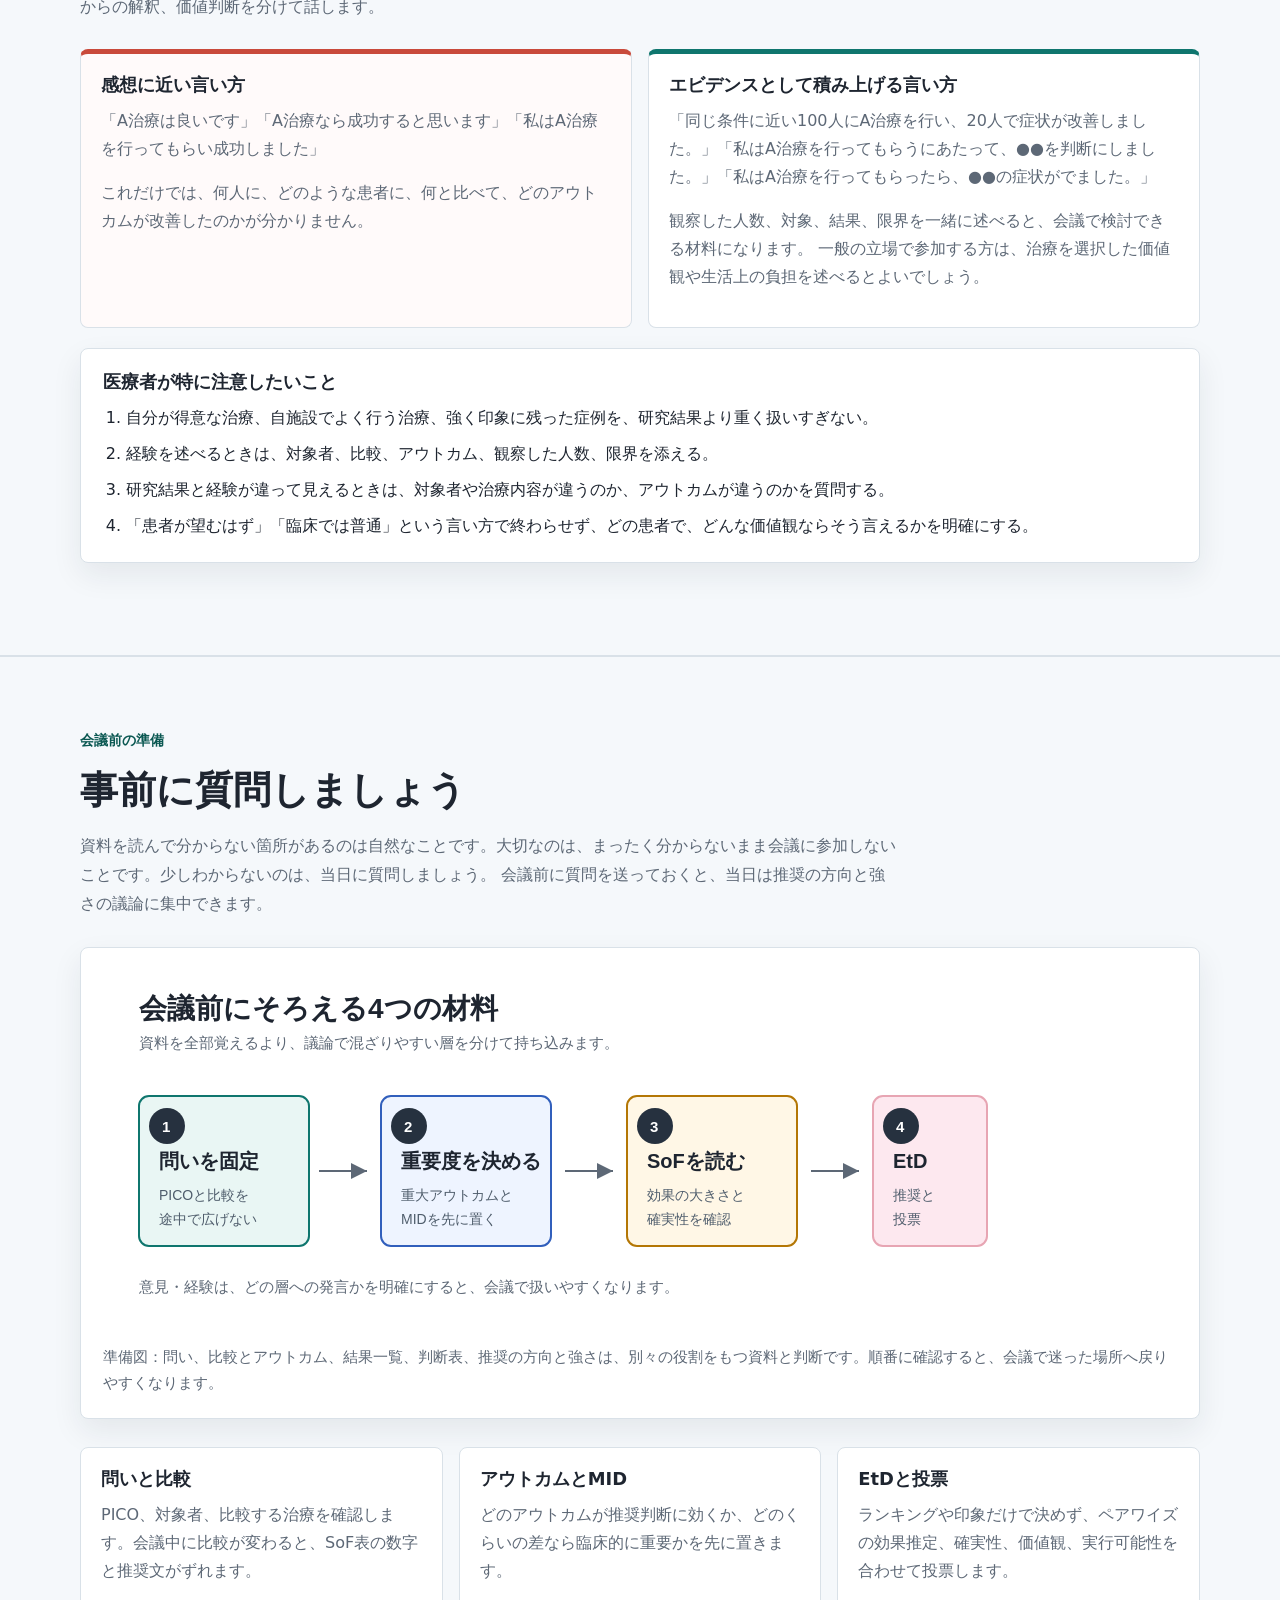
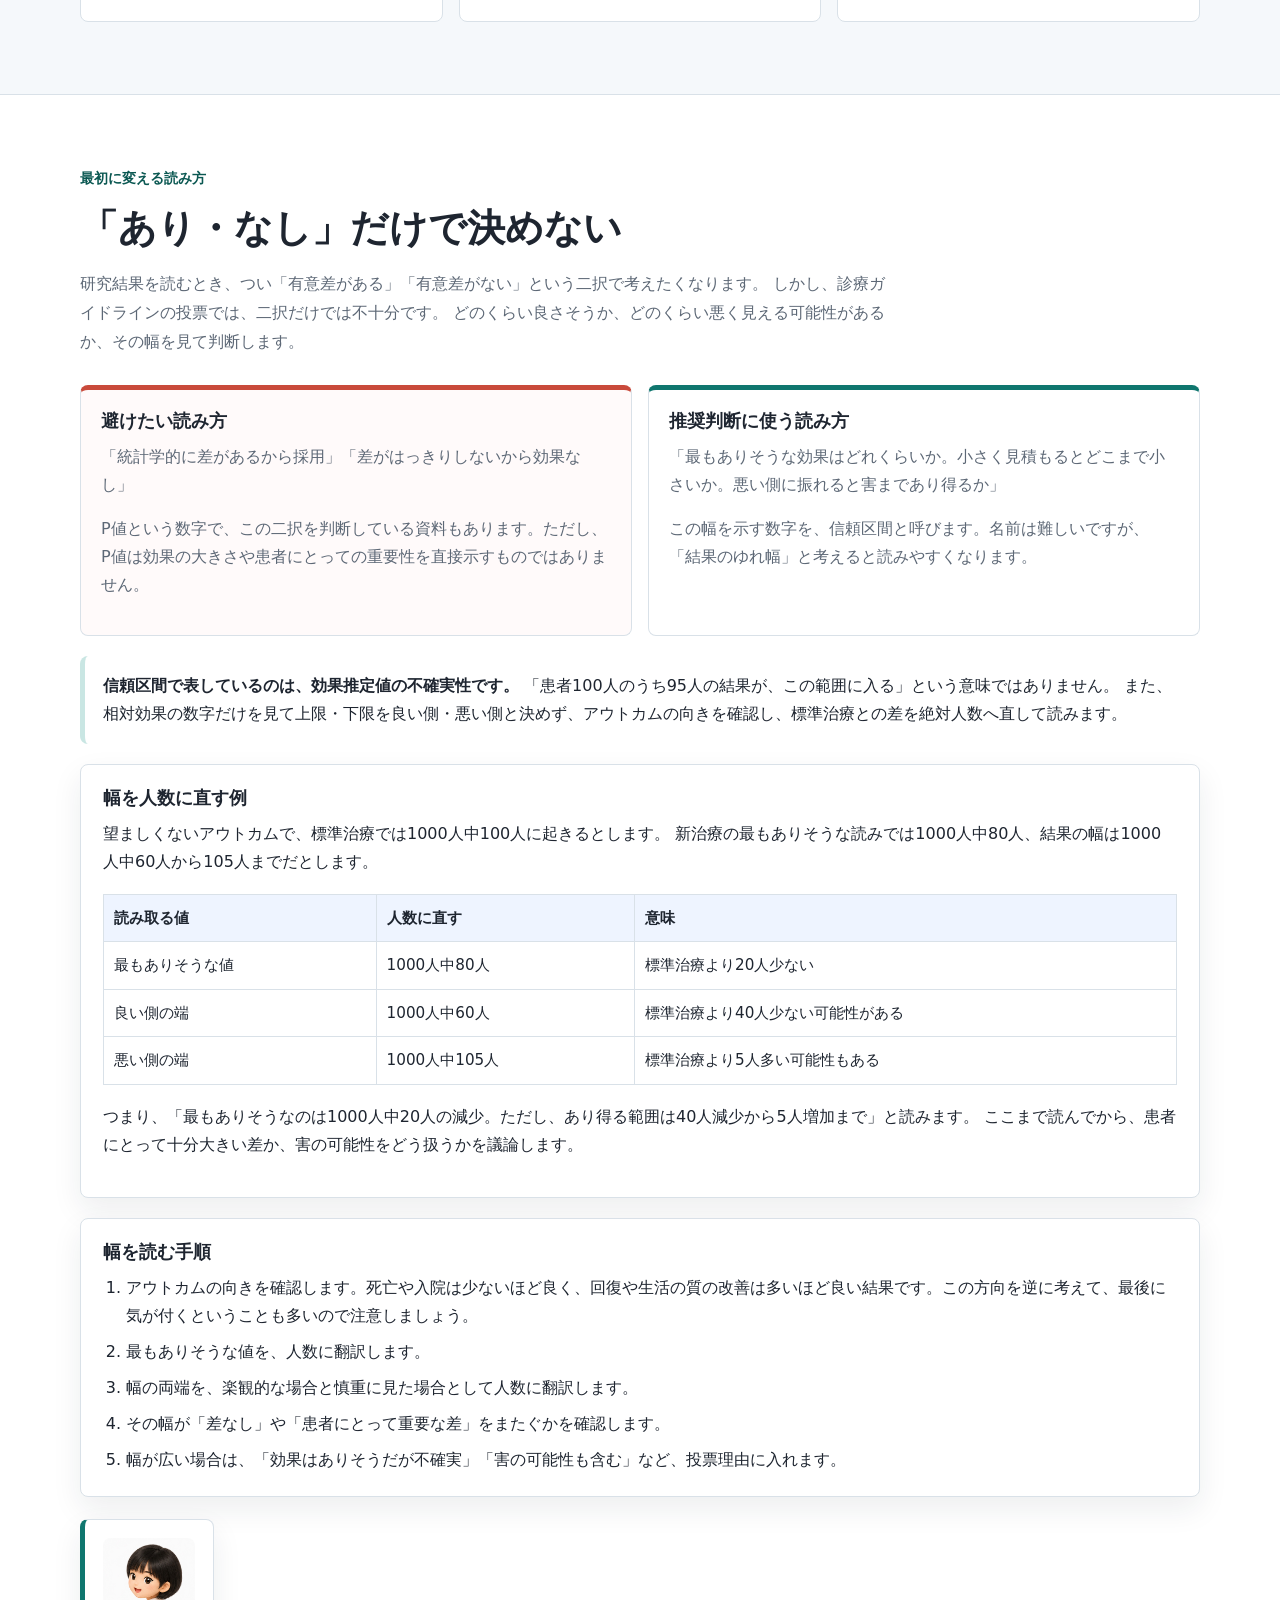
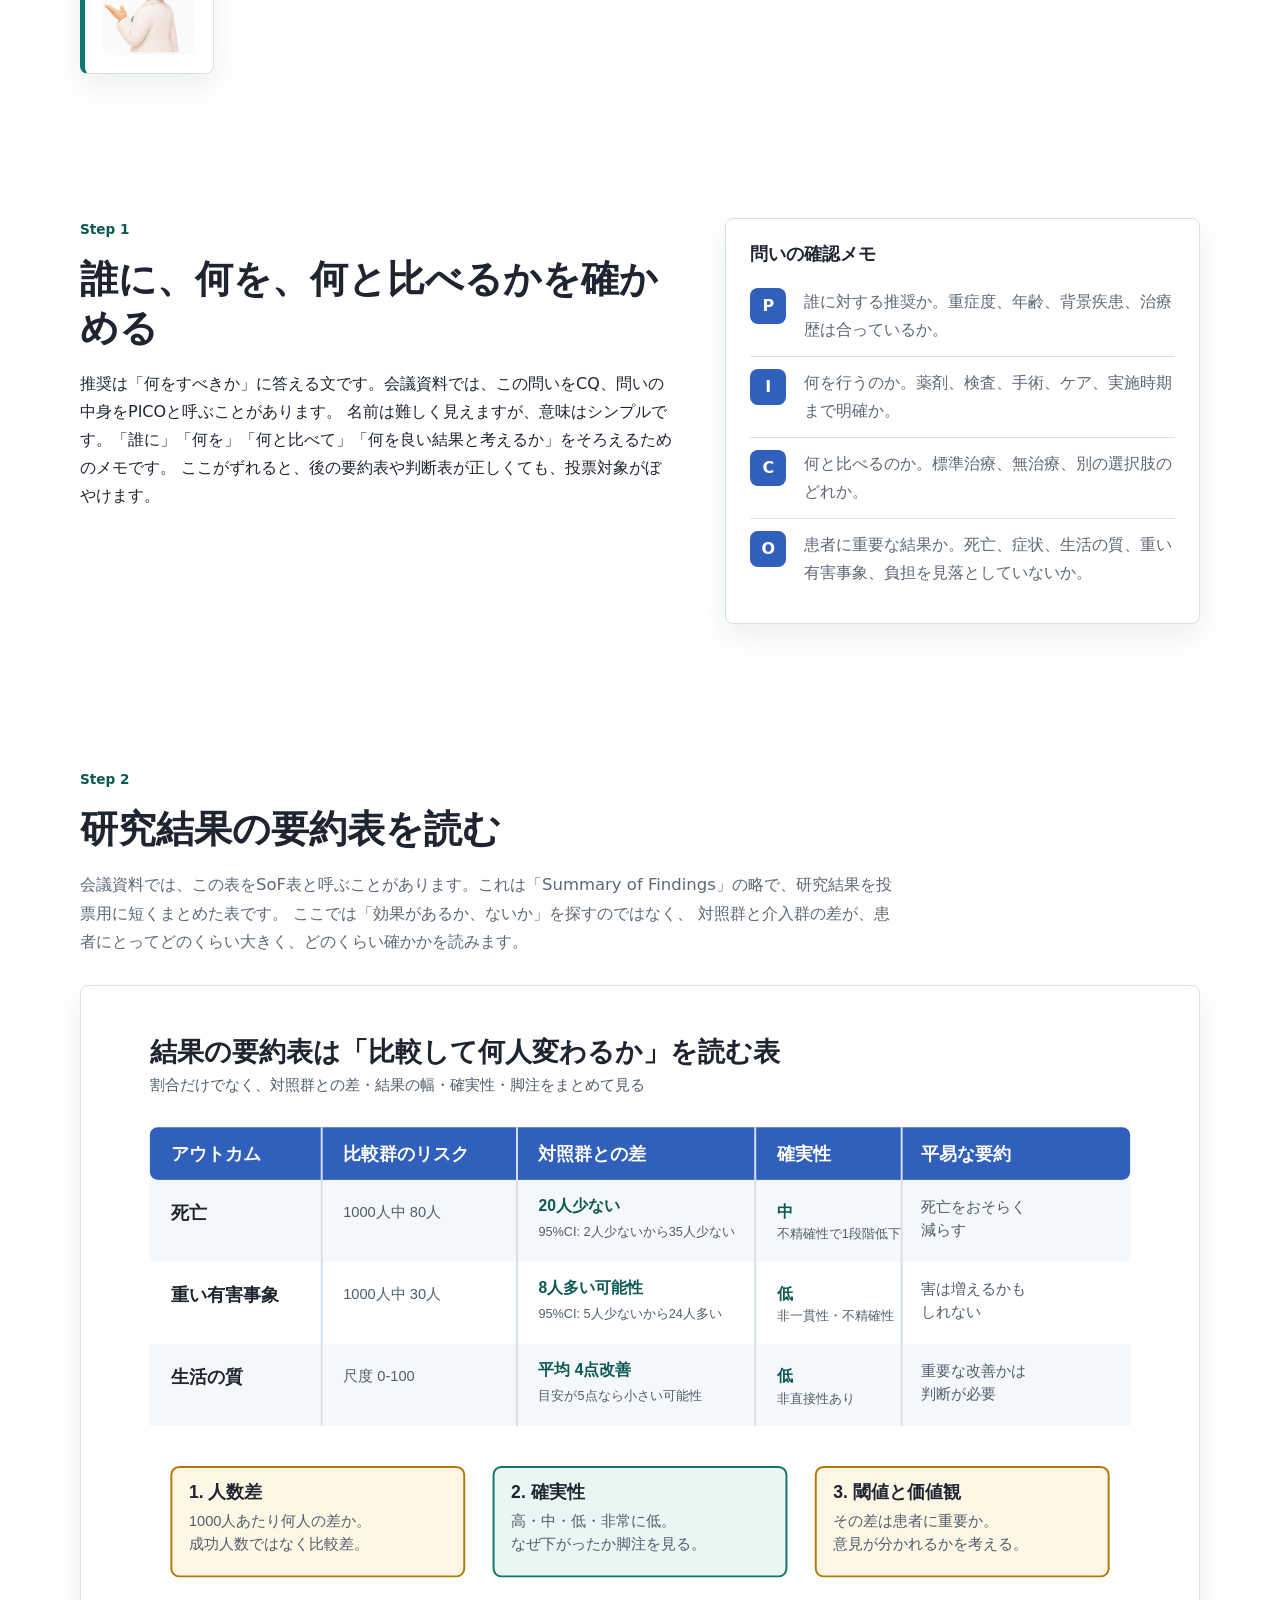
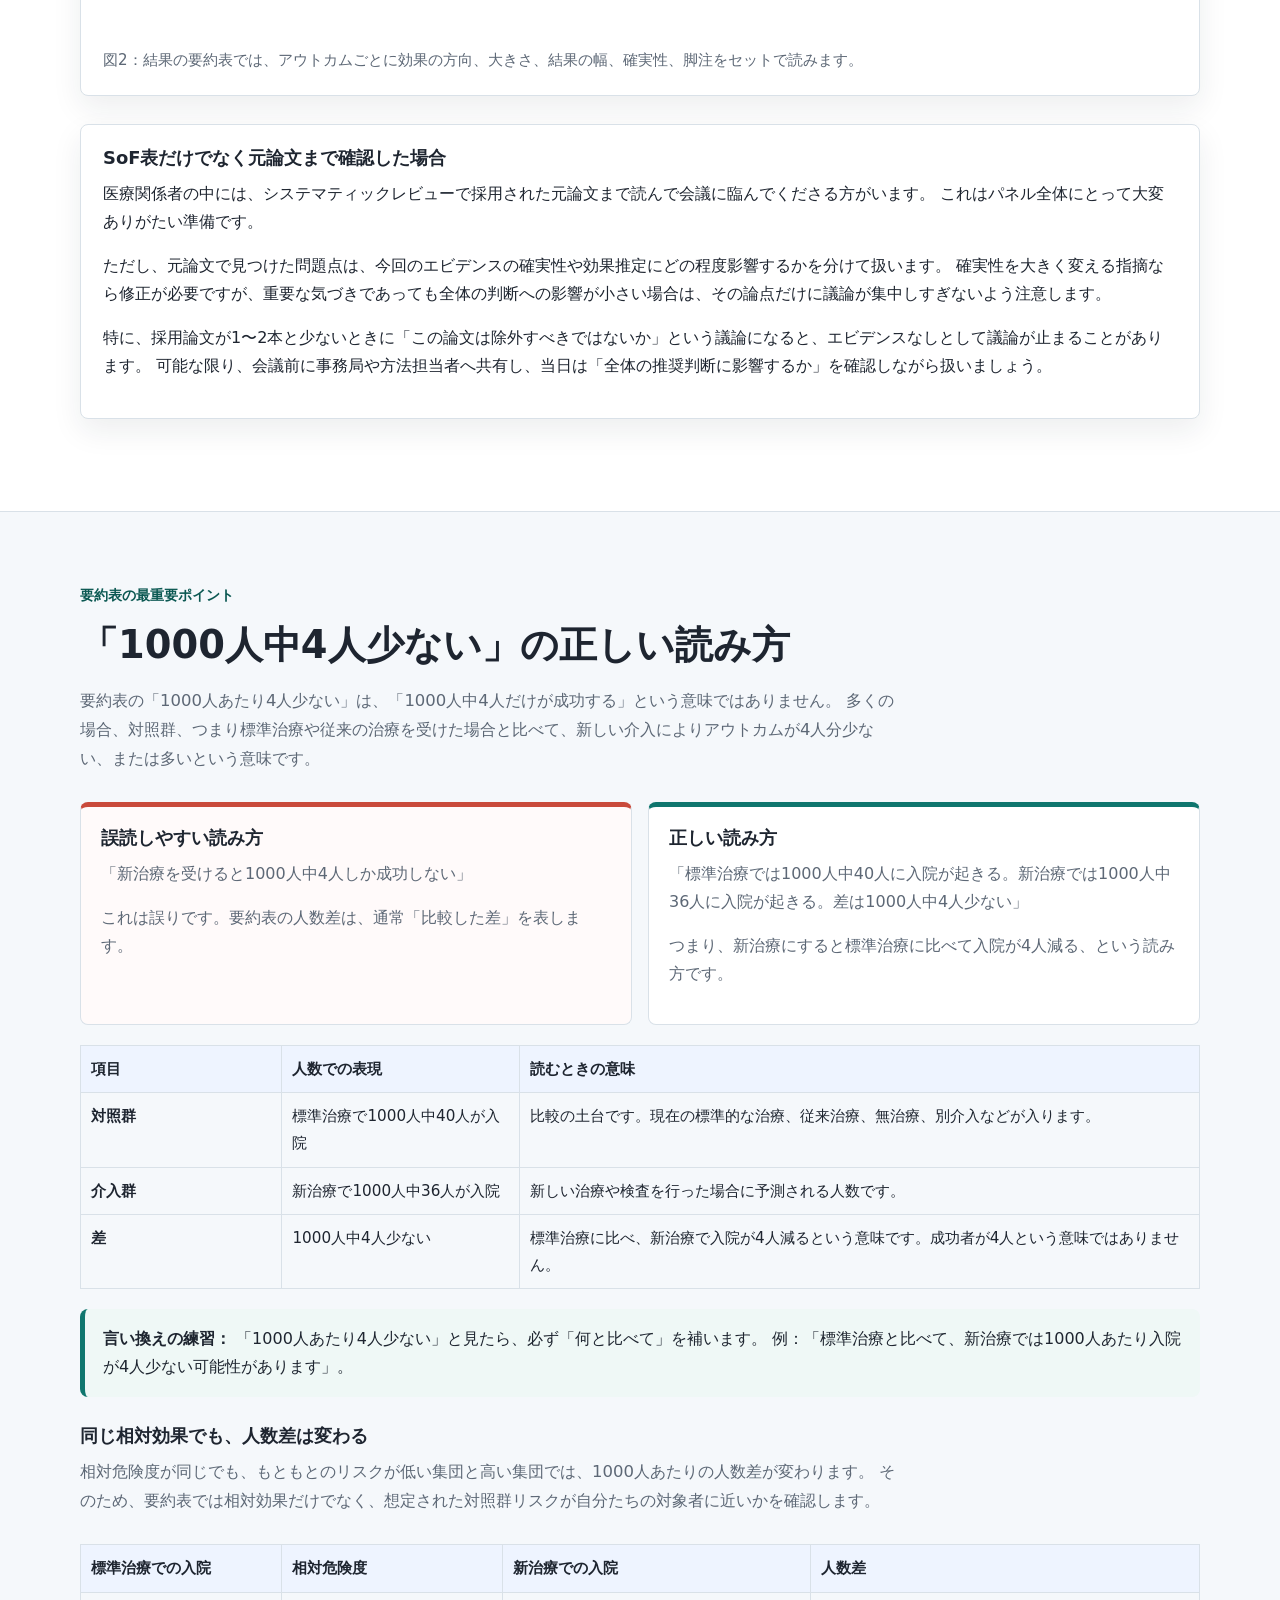
==== commit 8fdc8907: "Revise panel guide with primary sources" ====
--- a/index.html
+++ b/index.html
@@ -237,43 +237,47 @@
         </div>
       </section>
 
-      <section id="real-voices" class="section">
+      <section id="real-voices" class="section real-voices-section">
         <div class="section-head">
           <p class="eyebrow">実際に参加した人の声</p>
           <h2>会議は、短時間で正解を言い当てる場ではありません</h2>
           <p>
-            SNSには、実際の診療ガイドライン作成会議へ参加した人が、準備の重さ、議論の細かさ、戸惑い、学びを書き残しています。
-            華やかな集合写真だけでなく、その内側にある「読み続ける」「一行ずつ確かめる」「分からない時に支えてもらう」という仕事にも注目してください。
-          </p>
+            実際の作成会議へ参加した人の投稿には、数週間の準備、数日にわたる会議、一行ずつの確認、理解が進行に追いつかない瞬間まで書かれています。
+            初参加で戸惑うこと自体は珍しくありません。ただし、準備をしなくてよいという意味でもありません。何を先に読み、分からない点をどこへ戻すかを知ることが大切です。
+          </p>
+        </div>
+        <div class="voice-source-note">
+          <strong>読み分けてください</strong>
+          <span>以下は参加者本人の原投稿です。会議の実感を知る材料であり、手順の正しさを決める根拠ではありません。手順は、この後に示すWHO・GRADEの一次資料で確認します。</span>
         </div>
         <div class="voice-grid">
           <article class="voice-card">
-            <div class="voice-meta"><span>LinkedIn</span><strong>Aqsha Nur氏</strong></div>
+            <div class="voice-meta"><span>本人の原投稿・LinkedIn</span><strong>Aqsha Nur氏</strong></div>
             <p class="voice-context">成人1型糖尿病のインスリン使用に関するWHO会議。世界18人で4日間、推奨ごとに公平性、実行可能性、受け入れやすさまで検討したと報告しています。</p>
             <blockquote lang="en">“Every recommendation is examined line by line.”</blockquote>
             <p>
-              推奨は一文ずつ、レビューに照らして確認されます。初参加の感想は
+              推奨は一文ずつ、レビューに照らして確かめます。初参加の感想は
               <span class="inline-quote" lang="en">“brain-draining for me as a first-timer”</span>でした。
-              疲れるほど考えるのは、理解が足りないからではなく、判断が本来それだけ重いからです。
+              その場で答えを思いつく力より、資料へ戻り、理由を言葉にする力が必要だと分かります。
             </p>
             <a class="source-link" href="https://www.linkedin.com/posts/aqshazhary_who-guidelines-meeting-a-huge-privilege-activity-7402508837469233152-tVP_">LinkedInの原投稿を読む</a>
           </article>
 
           <article class="voice-card">
-            <div class="voice-meta"><span>LinkedIn</span><strong>Emily Ong氏</strong></div>
-            <p class="voice-context">認知機能低下・認知症リスク低減のWHO会議。事前に数週間かけてハンドブックとGRADEを読み、強い推奨や推奨文の言葉を学んだと記しています。</p>
+            <div class="voice-meta"><span>本人の原投稿・LinkedIn</span><strong>Emily Ong氏</strong></div>
+            <p class="voice-context">認知機能低下・認知症リスク低減のWHO会議。事前に数週間かけてWHOハンドブックとGRADEを読み、強い推奨や推奨文の言葉を学んだと記しています。</p>
             <blockquote lang="en">“a long commitment of time, effort and mental and physical stamina”</blockquote>
             <p>
-              会議中に情報処理が追いつかず、少し前の論点へ発言した時もあったと率直に書いています。
-              それでも周囲の忍耐と支援によって意味のある貢献ができたという経験は、初参加者にとって大切な現実です。
+              会議中に情報処理が追いつかず、少し前の論点へ発言したことも率直に書いています。
+              周囲の忍耐と支援によって意味のある貢献ができたという経験は、初参加者が「分からない」を隠さなくてよいことを示しています。
             </p>
             <a class="source-link" href="https://www.linkedin.com/posts/emily-ong-b2966b52_riskreduction-cognitivedecline-dementia-activity-7477557478818242560-m4np">LinkedInの原投稿を読む</a>
           </article>
 
           <article class="voice-card">
-            <div class="voice-meta"><span>LinkedIn</span><strong>Chandrakant Lahariya氏</strong></div>
+            <div class="voice-meta"><span>本人の原投稿・LinkedIn</span><strong>Chandrakant Lahariya氏</strong></div>
             <p class="voice-context">うつ病の予防・管理に関するICMR会議。約40人の多職種が対面とオンラインで参加し、WHOとGRADEの方法に沿って議論したと紹介しています。</p>
-            <blockquote lang="en">“scientific ... systematic and robust and inclusive”</blockquote>
+            <blockquote lang="en">“scientific, systematic, robust and inclusive”</blockquote>
             <p>
               多職種で作ることは、結論を出すだけでなく、参加者がレビュー、エビデンス統合、確実性評価を学ぶ機会にもなると述べています。
               会議は、詳しい人だけが話す場ではありません。
@@ -282,31 +286,67 @@
           </article>
 
           <article class="voice-card">
-            <div class="voice-meta"><span>X</span><strong>Shreyas Kalantri氏</strong></div>
-            <p class="voice-context">転移性去勢抵抗性前立腺がんのASCO living guideline会議へ参加し、変化の速い治療領域で何を保つかを短く記しています。</p>
-            <blockquote lang="en">“current, evidence-based, and clinically useful”</blockquote>
-            <p>
-              新しい情報を早く入れるだけでなく、最新で、エビデンスに基づき、臨床で使えることを同時に保つ仕事です。
-              これは、最終投票が「新しい治療に賛成か」だけでは終わらない理由でもあります。
-            </p>
-            <a class="source-link" href="https://x.com/search?q=from%3AKalantriShreyas%20%22Great%20to%20join%20the%20ASCO%20living%20guideline%20panel%20meeting%22&amp;src=typed_query&amp;f=live">Xで該当投稿を開く</a>
-            <small>Xは、表示にログインが必要な場合があります。</small>
-          </article>
+            <div class="voice-meta"><span>本人の原投稿・LinkedIn</span><strong>Rebecca Strauss氏</strong></div>
+            <p class="voice-context">英国の避妊法に関する臨床指針UKMEC 2025の作成に参加し、公開前の仕事は数日ではなく、実際には数週間から数か月だったと振り返っています。</p>
+            <blockquote lang="en">“busy few days (actually weeks/months)”</blockquote>
+            <p>
+              慣れた範囲を越える仕事だった一方、最新のエビデンスが臨床指針になる過程は大きな達成感があったと記しています。
+              会議当日だけで完成する仕事ではないことが伝わります。
+            </p>
+            <a class="source-link" href="https://www.linkedin.com/posts/dr-rebecca-strauss-96481b204_its-been-a-busy-few-days-actually-weeks-activity-7403921368523886593-CuZB">LinkedInの原投稿を読む</a>
+          </article>
+
+          <article class="voice-card is-wide">
+            <div class="voice-meta"><span>本人インタビュー・EASD公式LinkedIn</span><strong>Michelle Law氏</strong></div>
+            <p class="voice-context">糖尿病による苦痛に関するガイドライン作成へ、生活経験のあるパネリストとして参加した際のインタビューです。</p>
+            <blockquote lang="en">“it’s not a theoretical exercise”</blockquote>
+            <p>
+              理論だけで終わらず、実施でき、生活に実際の違いを生む指針でなければならないと話しています。
+              推奨文の読みやすさ、実行可能性、日常生活への影響を確認することも、パネルの重要な仕事です。
+            </p>
+            <a class="source-link" href="https://www.linkedin.com/posts/easd_easd-e-learning-expert-insights-with-michelle-activity-7384195555742167040-RVG7">EASD公式投稿と本人インタビューを読む</a>
+          </article>
+        </div>
+
+        <div class="experience-timeline" aria-label="本人の投稿から見える時間の流れ">
+          <div><span>会議前</span><strong>数週間かけて基礎を読む</strong><p>問い、要約表、判断表、推奨の言葉を、順番に学びます。</p></div>
+          <div><span>会議中</span><strong>数日かけて一行ずつ確かめる</strong><p>理解が遅れたら、論点と資料の場所を確認してから発言します。</p></div>
+          <div><span>会議後</span><strong>文章と理由を何度も整える</strong><p>数週間から数か月かけて、臨床で使える形へ仕上げます。</p></div>
+        </div>
+
+        <div class="voice-evidence">
+          <div class="voice-evidence-intro">
+            <p class="eyebrow">原著研究で確認されたこと</p>
+            <h3>初心者には、準備時間と構造化された支援が必要です</h3>
+            <p>本人の投稿だけで一般化せず、実際のパネルや会議シミュレーションを調べた原著研究も確認します。</p>
+          </div>
+          <div class="research-findings">
+            <article>
+              <strong>5回の会議シミュレーション・参加者74人</strong>
+              <p>十分に読む時間、準備された議長・方法担当者、事前説明会が重要でした。多くの参加者は資料を事前に読んでおらず、後からもっと準備すればよかったと答えました。</p>
+              <a href="https://doi.org/10.1016/j.jclinepi.2025.111925">Glentonらの原著研究を読む</a>
+            </article>
+            <article>
+              <strong>4つのパネル・計99人、うち25人へ面接</strong>
+              <p>価値観と選好を考える構造化アンケートは、多くのパネリストに理解しやすく、利益・害・負担の比較や推奨の強さを考える助けになりました。ただし、実際の価値観研究を置き換えるものではありません。</p>
+              <a href="https://doi.org/10.1016/j.jclinepi.2023.07.014">Zengらの原著研究を読む</a>
+            </article>
+          </div>
         </div>
         <div class="callout">
-          <strong>ここから分かること：</strong>
-          読むのに時間がかかること、議論の進行より理解が少し遅れること、会議後に疲れることは、珍しい失敗ではありません。
-          分からない箇所を質問し、どの資料と判断項目に戻ればよいかを示してもらうことも、責任ある参加の一部です。
+          <strong>初参加の方へ：</strong>
+          読むのに時間がかかること、議論より理解が少し遅れること、会議後に疲れることは、珍しい失敗ではありません。
+          「今の論点はどの資料の何行か」「判断表のどの項目か」を尋ねることも、責任ある参加です。
         </div>
       </section>
 
       <section id="panel-principles" class="section band">
         <div class="section-head">
-          <p class="eyebrow">Guyatt先生らの文章から</p>
+          <p class="eyebrow">WHO・GRADEの一次資料から</p>
           <h2>パネリストとして大切にしたい10の姿勢</h2>
           <p>
-            以下は、一つの論文に並んだ「心得」の直訳ではありません。Gordon Guyatt先生らによるCore GRADE、信頼できるガイドライン、
-            COI管理、判断表に関する文章を、会議中に実行できる行動へ再構成したものです。
+            以下は、一つの論文に並んだ「心得」の直訳ではありません。WHOの公式手順、Gordon Guyatt先生らによるCore GRADE、
+            GRADEの判断表とCOI管理の一次資料を、会議中に実行できる行動へ再構成したものです。
           </p>
         </div>
         <ol class="principle-list">
@@ -358,14 +398,16 @@
           <p>「その差を重要と考える物差しと、確実性はどうなっていますか」</p>
         </div>
         <div class="principle-sources">
-          <h3>この10項目の基礎にした文章</h3>
-          <ul class="source-list">
-            <li><a href="https://www.bmj.com/content/389/bmj-2024-081903">Core GRADE 1: overview of the Core GRADE approach（BMJ）</a></li>
-            <li><a href="https://www.bmj.com/content/389/bmj-2024-081904">Core GRADE 2: choosing the target of certainty rating and assessing imprecision（BMJ）</a></li>
-            <li><a href="https://www.bmj.com/content/389/bmj-2024-083867">Core GRADE 7: principles for moving from evidence to recommendations and decisions（BMJ）</a></li>
-            <li><a href="https://fmch.bmj.com/content/11/4/e002437">Trustworthy evidence-based versus untrustworthy guidelines: detecting the difference（FMCH）</a></li>
-            <li><a href="https://pmc.ncbi.nlm.nih.gov/articles/PMC7773042/">Managing conflicts of interest in the development of health guidelines（CMAJ）</a></li>
-            <li><a href="https://www.bmj.com/content/353/bmj.i2089">GRADE Evidence to Decision frameworks: clinical practice guidelines（BMJ）</a></li>
+          <h3>この10項目の基礎にした一次資料・公式手順</h3>
+          <p class="source-boundary-text">個人が作成した解説や二次的なまとめではなく、WHO公式文書、GRADE Working Groupの原著、実際のガイドライン方法報告を用いています。</p>
+          <ul class="source-list source-list-tagged">
+            <li><span class="source-kind">WHO公式</span><a href="https://www.who.int/publications/i/item/9789241548960">WHO handbook for guideline development, 2nd edition</a></li>
+            <li><span class="source-kind">WHO公式</span><a href="https://www.who.int/groups/guidelines-review-committee/">WHO Guidelines Review Committee</a></li>
+            <li><span class="source-kind">GRADE原著</span><a href="https://www.bmj.com/content/389/bmj-2024-081903">Core GRADE 1: overview of the Core GRADE approach</a></li>
+            <li><span class="source-kind">GRADE原著</span><a href="https://www.bmj.com/content/389/bmj-2024-081904">Core GRADE 2: choosing the target of certainty rating and assessing imprecision</a></li>
+            <li><span class="source-kind">GRADE原著</span><a href="https://www.bmj.com/content/389/bmj-2024-083867">Core GRADE 7: moving from evidence to recommendations and decisions</a></li>
+            <li><span class="source-kind">GRADE原著</span><a href="https://www.bmj.com/content/353/bmj.i2089">GRADE Evidence to Decision frameworks: clinical practice guidelines</a></li>
+            <li><span class="source-kind">方法報告</span><a href="https://doi.org/10.1177/20552173211051855">MSIF guideline methodology for off-label treatments for multiple sclerosis</a></li>
           </ul>
         </div>
       </section>
@@ -419,7 +461,7 @@
         <figure class="figure-panel">
           <img src="assets/image2/prep-layers.svg" alt="会議前に問い、アウトカム、SoF、EtDの4つを分けて準備する流れ">
           <figcaption>
-            準備図：IDSAやINGUIDEの学習項目でも、問いの形、比較とアウトカム、SoF表、EtD、推奨の方向と強さを分けて理解することが重視されています。
+            準備図：問い、比較とアウトカム、結果一覧、判断表、推奨の方向と強さは、別々の役割をもつ資料と判断です。順番に確認すると、会議で迷った場所へ戻りやすくなります。
           </figcaption>
         </figure>
         <div class="route-grid">
@@ -464,6 +506,12 @@
               この幅を示す数字を、信頼区間と呼びます。名前は難しいですが、「結果のゆれ幅」と考えると読みやすくなります。
             </p>
           </article>
+        </div>
+
+        <div class="callout soft">
+          <strong>信頼区間で表しているのは、効果推定値の不確実性です。</strong>
+          「患者100人のうち95人の結果が、この範囲に入る」という意味ではありません。
+          また、相対効果の数字だけを見て上限・下限を良い側・悪い側と決めず、アウトカムの向きを確認し、標準治療との差を絶対人数へ直して読みます。
         </div>
 
         <div class="example-panel">
@@ -690,12 +738,12 @@
           </thead>
           <tbody>
             <tr>
-              <td>点推定値も信頼区間もMIDを超える</td>
+              <td>点推定値がMIDを超え、信頼区間全体も重要な差を上回る</td>
               <td>重要な利益または害が起きる可能性が高い</td>
               <td>推奨の方向を支える強い材料になる</td>
             </tr>
             <tr>
-              <td>点推定値はMIDを超えるが、信頼区間はMIDをまたぐ</td>
+              <td>点推定値はMIDを超えるが、信頼区間がMIDをまたぐ</td>
               <td>重要かもしれないが、不確実性が大きい</td>
               <td>条件付き推奨、追加説明、または慎重な文言を検討する</td>
             </tr>
@@ -775,7 +823,7 @@
         <figure class="figure-panel">
           <img src="assets/image2/etd-reader.svg" alt="判断表の主要項目とパネリストの確認点を示す図">
           <figcaption>
-            図3：EtD には常に検討すべき一次要因（primary factors）として、益・害・負担、エビデンスの確実性、価値観と意向があり、集団視点（公衆衛生・保険適用判断）から重要となる二次要因（secondary factors）があります。個別患者の視点が中心の臨床診療ガイドラインでも、推奨が公衆衛生に波及する場面では二次要因も検討します。
+            図3：臨床推奨では、利益・害・負担、エビデンスの確実性、価値観と意向が中心になります。資源、費用対効果、公平性、受け入れやすさ、実行可能性も、採用した視点と判断表に従って検討します。後者が重要でないという意味ではなく、個人、集団、制度のどの視点で判断するかによって重みが変わります。
           </figcaption>
         </figure>
         <div class="etd-grid">
@@ -791,8 +839,9 @@
         <div class="reading-steps">
           <h3>価値観の欄は、平均だけで閉じない</h3>
           <p>
-            価値観や意向は、アンケートの平均点だけで決まるものではありません。調査、インタビュー、診療現場での経験、意思決定支援ツールから得られた情報を合わせて、
+            価値観や意向は、アンケートの平均点だけで決まるものではありません。調査、インタビュー、質的研究、意思決定支援資料から得られた情報を優先し、
             「多くの人が同じ方向を望みそうか」「意見が分かれそうか」「どんな理由で分かれるのか」を整理します。
+            パネルの経験は見落としを探す手掛かりになりますが、対象となる人々の価値観を調べた研究の代わりにはなりません。研究が乏しくパネルが推測した場合は、そのことと不確実性を明記します。
           </p>
           <ol>
             <li>数値情報がある場合は、平均だけでなく、ばらつきや反対方向の意見も確認する。</li>
@@ -871,10 +920,9 @@
           <p class="eyebrow">推奨を決めきれないとき</p>
           <h2>読者への道しるべを残す</h2>
           <p>
-            基本的には、推奨なしを避け、読者に何らかの道しるべを残せないかを最後まで検討します。
-            「研究が少ない」「エビデンスの確実性（確かさ）が非常に低い」というだけで、すぐに推奨なしにするのは避けます。
-            診療ガイドラインは、迷っている読者に何を考えて選ぶべきかを示すためのものです。
-            確かさが低くても、利益、害、負担、価値観、公平性を丁寧に見れば、条件付きの推奨や注意書きとして指針を示せることがあります。
+            GRADEでは通常、推奨の方向（行う・行わない）と強さ（強い・条件付き）を組み合わせて示します。WHOの手順では、状況によって「推奨なし」も認められます。
+            したがって「研究が少ない」「エビデンスの確実性（確かさ）が非常に低い」というラベルだけで、自動的に推奨なしへ進むわけではありません。
+            判断表を最後まで確認し、対象を限定した条件付き推奨、いずれの選択肢も妥当とするまれな場合、推奨なしのどれが読者を最も誤らせないかを比べます。
           </p>
         </div>
         <div class="lesson-grid">
@@ -902,8 +950,8 @@
           <article class="lesson">
             <h3>どちらも妥当と示す場合</h3>
             <p>
-              利益と害の差が小さく、価値観で選択が大きく変わる場合は、片方だけを推すのではなく、
-              どちらの選択肢も妥当になり得ることを明示する方法もあります。
+              利益と害が非常に近く、価値観で選択が大きく変わる場合は、片方だけを推すのではなく、
+              どちらの選択肢も妥当になり得ると示す方法もあります。Core GRADEでは、これはまれに用いる形です。
             </p>
           </article>
           <article class="lesson">
@@ -1093,10 +1141,51 @@
         </div>
       </section>
 
+      <section id="evidence-base" class="section band evidence-base">
+        <div class="section-head">
+          <p class="eyebrow">この教材の根拠</p>
+          <h2>体験談と、方法を決める根拠を分けています</h2>
+          <p>
+            会議の実感は参加者本人の投稿から学べますが、役割、資料、判断、合意、推奨の作り方は、WHO・GRADEの一次資料で確認します。
+            「誰が言ったか」ではなく、「どの種類の根拠か」を見分けられるようにしました。
+          </p>
+        </div>
+        <div class="source-foundation-grid">
+          <article>
+            <span class="source-kind">WHO公式手順</span>
+            <h3>誰が何を決めるか</h3>
+            <p>パネル、運営側、レビュー班、方法担当者、外部査読者の役割、COI、会議と合意の手順を確認します。</p>
+            <a href="https://www.who.int/publications/b/79605">WHO handbook Volume III（2025）</a>
+            <a href="https://www.who.int/publications/i/item/9789241548960">WHO handbook 2nd edition</a>
+          </article>
+          <article>
+            <span class="source-kind">GRADE原著</span>
+            <h3>何をどう判断するか</h3>
+            <p>要約表、絶対効果、重要な差、確実性、判断表、推奨の方向と強さを確認します。</p>
+            <a href="https://www.bmj.com/content/389/bmj-2024-083866">Core GRADE 6</a>
+            <a href="https://www.bmj.com/content/389/bmj-2024-083867">Core GRADE 7</a>
+          </article>
+          <article>
+            <span class="source-kind">原著研究</span>
+            <h3>会議で実際に何が起きるか</h3>
+            <p>準備不足、発言の偏り、価値観の扱い、会議シミュレーションで観察された課題を確認します。</p>
+            <a href="https://doi.org/10.1016/j.jclinepi.2025.111925">会議シミュレーション研究</a>
+            <a href="https://pmc.ncbi.nlm.nih.gov/articles/PMC8934303/">発言の偏りを調べた研究</a>
+          </article>
+          <article>
+            <span class="source-kind">本人の原投稿</span>
+            <h3>参加者はどう感じたか</h3>
+            <p>数週間の準備、数日の会議、理解の遅れ、支援、達成感という本人の経験を、原投稿へのリンク付きで紹介しています。</p>
+            <a href="#real-voices">実際に参加した人の声へ戻る</a>
+          </article>
+        </div>
+      </section>
+
       <section id="advanced-learning" class="section advanced-learning">
         <div class="advanced-copy">
           <p class="eyebrow">時間があれば最後に</p>
           <h2>活動を続けるための追加学習</h2>
+          <p class="source-boundary-text">ここは追加学習の案内です。上の「この教材の根拠」とは分けて掲載しています。</p>
           <div class="resource-grid">
             <a class="resource-card" href="https://www.youtube.com/watch?v=pAr7upG01YA">
               <span>動画</span>
--- a/assets/styles.css
+++ b/assets/styles.css
@@ -2734,3 +2734,216 @@
     display: block;
   }
 }
+
+
+/* Primary-source audit and first-person meeting accounts */
+.voice-source-note {
+  display: grid;
+  grid-template-columns: max-content minmax(0, 1fr);
+  gap: 16px;
+  align-items: start;
+  margin: -2px 0 22px;
+  padding: 16px 0;
+  border-top: 1px solid var(--line);
+  border-bottom: 1px solid var(--line);
+}
+
+.voice-source-note strong {
+  color: var(--teal-dark);
+}
+
+.voice-card.is-wide {
+  grid-column: 1 / -1;
+  box-shadow: none;
+}
+
+.experience-timeline {
+  display: grid;
+  grid-template-columns: repeat(3, minmax(0, 1fr));
+  gap: 0;
+  margin: 28px 0 36px;
+  border-top: 1px solid var(--line);
+  border-bottom: 1px solid var(--line);
+}
+
+.experience-timeline > div {
+  min-width: 0;
+  padding: 20px clamp(16px, 2.4vw, 28px);
+}
+
+.experience-timeline > div + div {
+  border-left: 1px solid var(--line);
+}
+
+.experience-timeline span {
+  display: block;
+  margin-bottom: 7px;
+  color: var(--coral-dark);
+  font-size: 0.84rem;
+  font-weight: 800;
+}
+
+.experience-timeline strong {
+  display: block;
+  line-height: 1.5;
+}
+
+.experience-timeline p {
+  margin: 8px 0 0;
+  color: var(--muted);
+}
+
+.voice-evidence {
+  display: grid;
+  grid-template-columns: minmax(230px, 0.72fr) minmax(0, 1.55fr);
+  gap: clamp(26px, 5vw, 64px);
+  margin: 34px 0 28px;
+  padding: 32px 0;
+  border-top: 3px solid var(--ink);
+  border-bottom: 1px solid var(--line);
+}
+
+.voice-evidence-intro h3 {
+  margin-top: 6px;
+}
+
+.research-findings {
+  display: grid;
+  grid-template-columns: repeat(2, minmax(0, 1fr));
+  gap: 28px;
+}
+
+.research-findings article {
+  min-width: 0;
+  padding-top: 14px;
+  border-top: 4px solid var(--teal);
+}
+
+.research-findings article + article {
+  border-top-color: var(--coral);
+}
+
+.research-findings p {
+  color: var(--muted);
+}
+
+.research-findings a,
+.source-foundation-grid a {
+  overflow-wrap: anywhere;
+  font-weight: 700;
+}
+
+.source-boundary-text {
+  color: var(--muted);
+}
+
+.source-list-tagged {
+  padding-left: 0;
+  list-style: none;
+}
+
+.source-list-tagged li {
+  display: grid;
+  grid-template-columns: minmax(82px, max-content) minmax(0, 1fr);
+  gap: 12px;
+  align-items: baseline;
+  padding: 11px 0;
+  border-bottom: 1px solid var(--line);
+}
+
+.source-kind {
+  color: var(--teal-dark);
+  font-size: 0.8rem;
+  font-weight: 800;
+}
+
+.evidence-base {
+  margin-top: 22px;
+}
+
+.source-foundation-grid {
+  display: grid;
+  grid-template-columns: repeat(4, minmax(0, 1fr));
+  gap: 24px;
+}
+
+.source-foundation-grid article {
+  min-width: 0;
+  padding-top: 18px;
+  border-top: 5px solid var(--blue);
+}
+
+.source-foundation-grid article:nth-child(2) {
+  border-top-color: var(--teal);
+}
+
+.source-foundation-grid article:nth-child(3) {
+  border-top-color: var(--coral);
+}
+
+.source-foundation-grid article:nth-child(4) {
+  border-top-color: var(--ink);
+}
+
+.source-foundation-grid h3 {
+  margin: 8px 0;
+}
+
+.source-foundation-grid p {
+  color: var(--muted);
+}
+
+.source-foundation-grid a {
+  display: block;
+  margin-top: 8px;
+}
+
+.simulation-boundary {
+  padding-top: 18px;
+  padding-bottom: 18px;
+}
+
+@media (max-width: 900px) {
+  .voice-evidence,
+  .source-foundation-grid {
+    grid-template-columns: repeat(2, minmax(0, 1fr));
+  }
+
+  .voice-evidence-intro {
+    grid-column: 1 / -1;
+  }
+}
+
+@media (max-width: 680px) {
+  .voice-source-note,
+  .voice-evidence,
+  .research-findings,
+  .source-foundation-grid,
+  .experience-timeline {
+    grid-template-columns: 1fr;
+  }
+
+  .voice-card.is-wide,
+  .voice-evidence-intro {
+    grid-column: auto;
+  }
+
+  .experience-timeline > div {
+    padding-inline: 4px;
+  }
+
+  .experience-timeline > div + div {
+    border-top: 1px solid var(--line);
+    border-left: 0;
+  }
+
+  .voice-evidence {
+    gap: 24px;
+    padding-block: 26px;
+  }
+
+  .source-list-tagged li {
+    grid-template-columns: 1fr;
+    gap: 4px;
+  }
+}
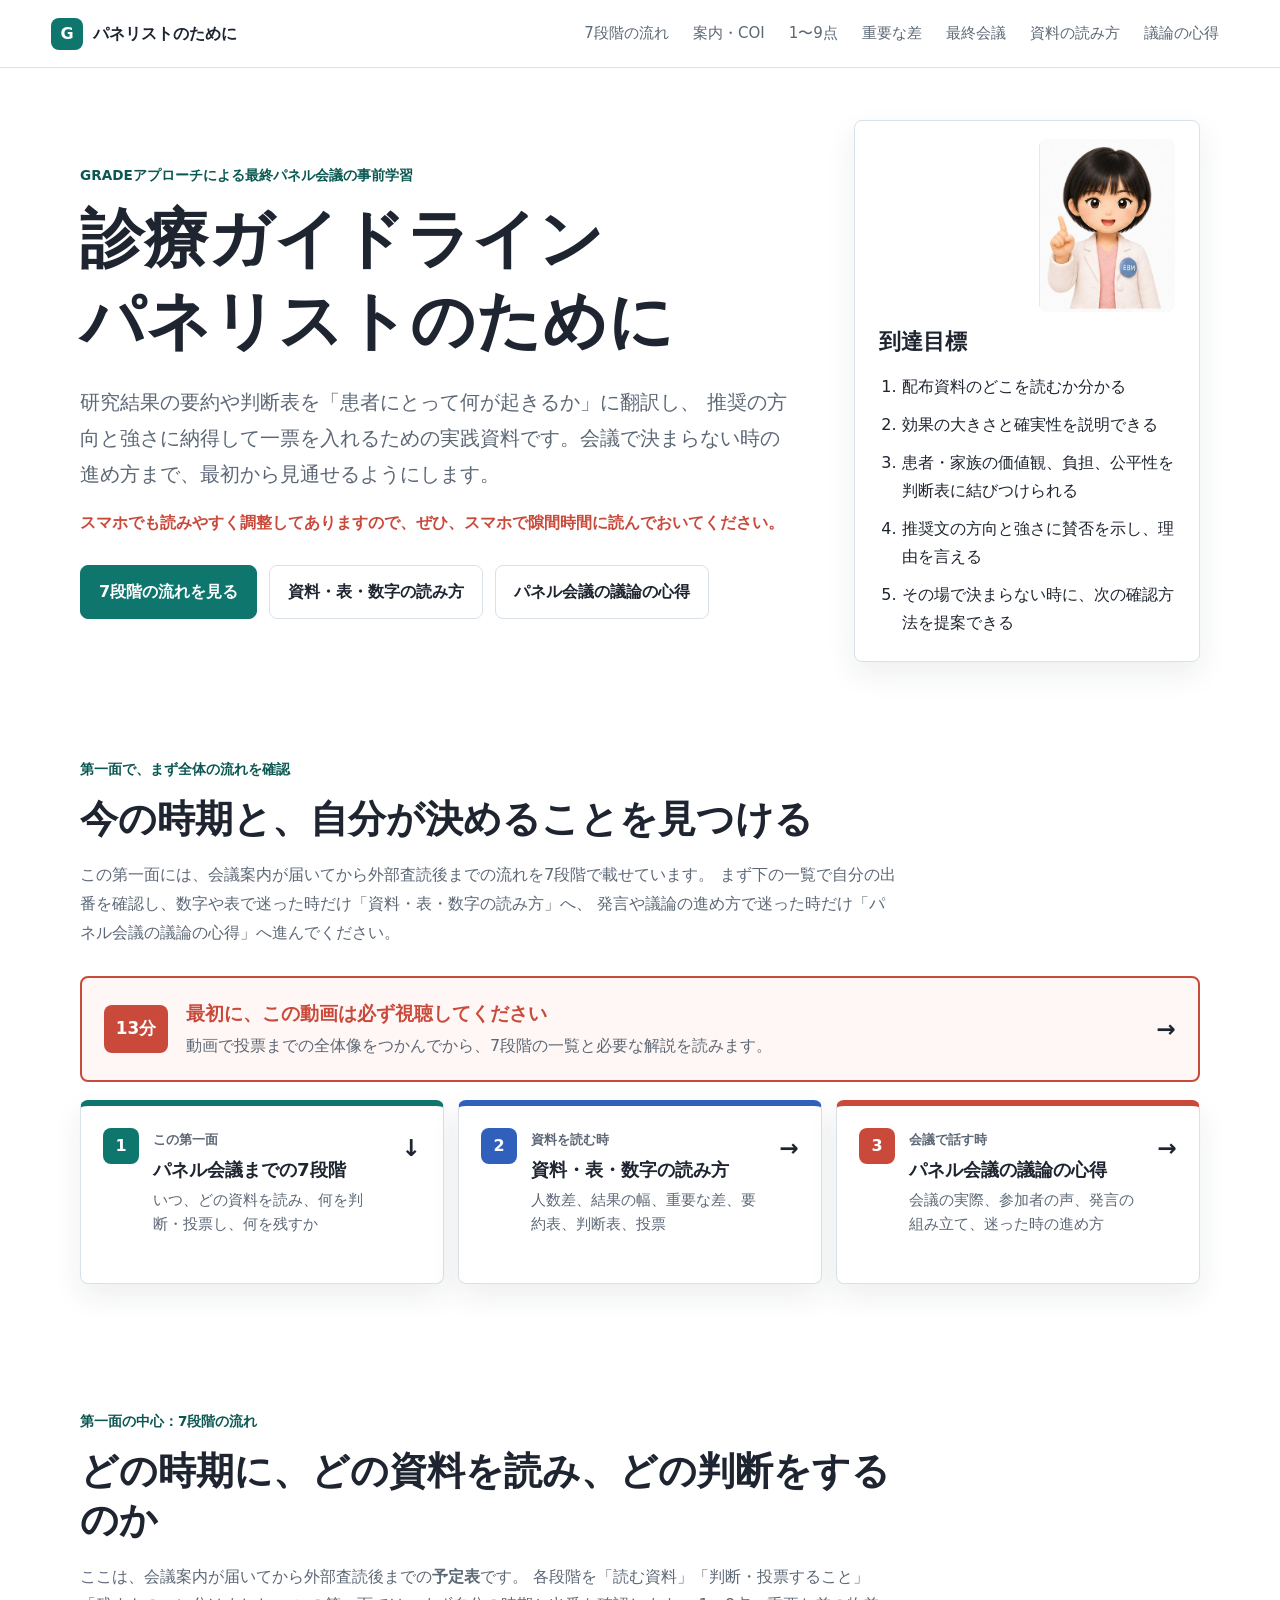
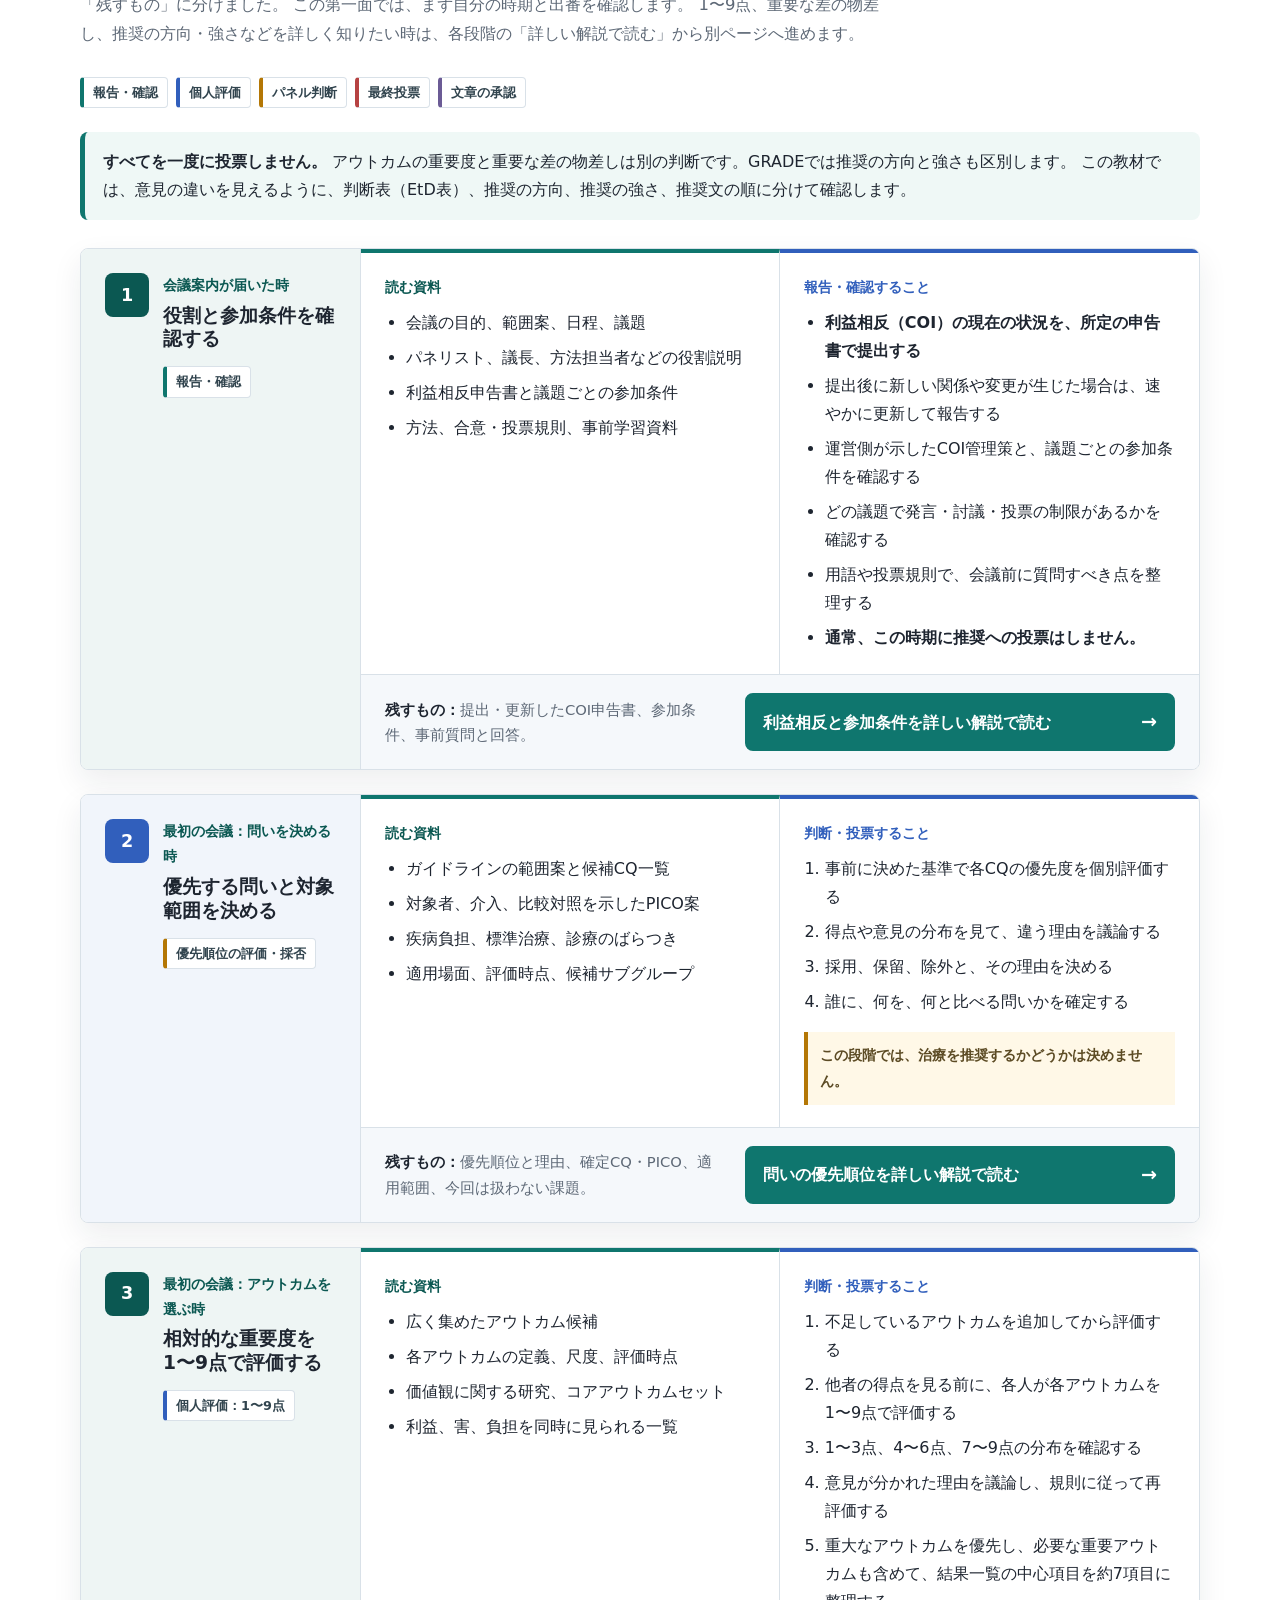
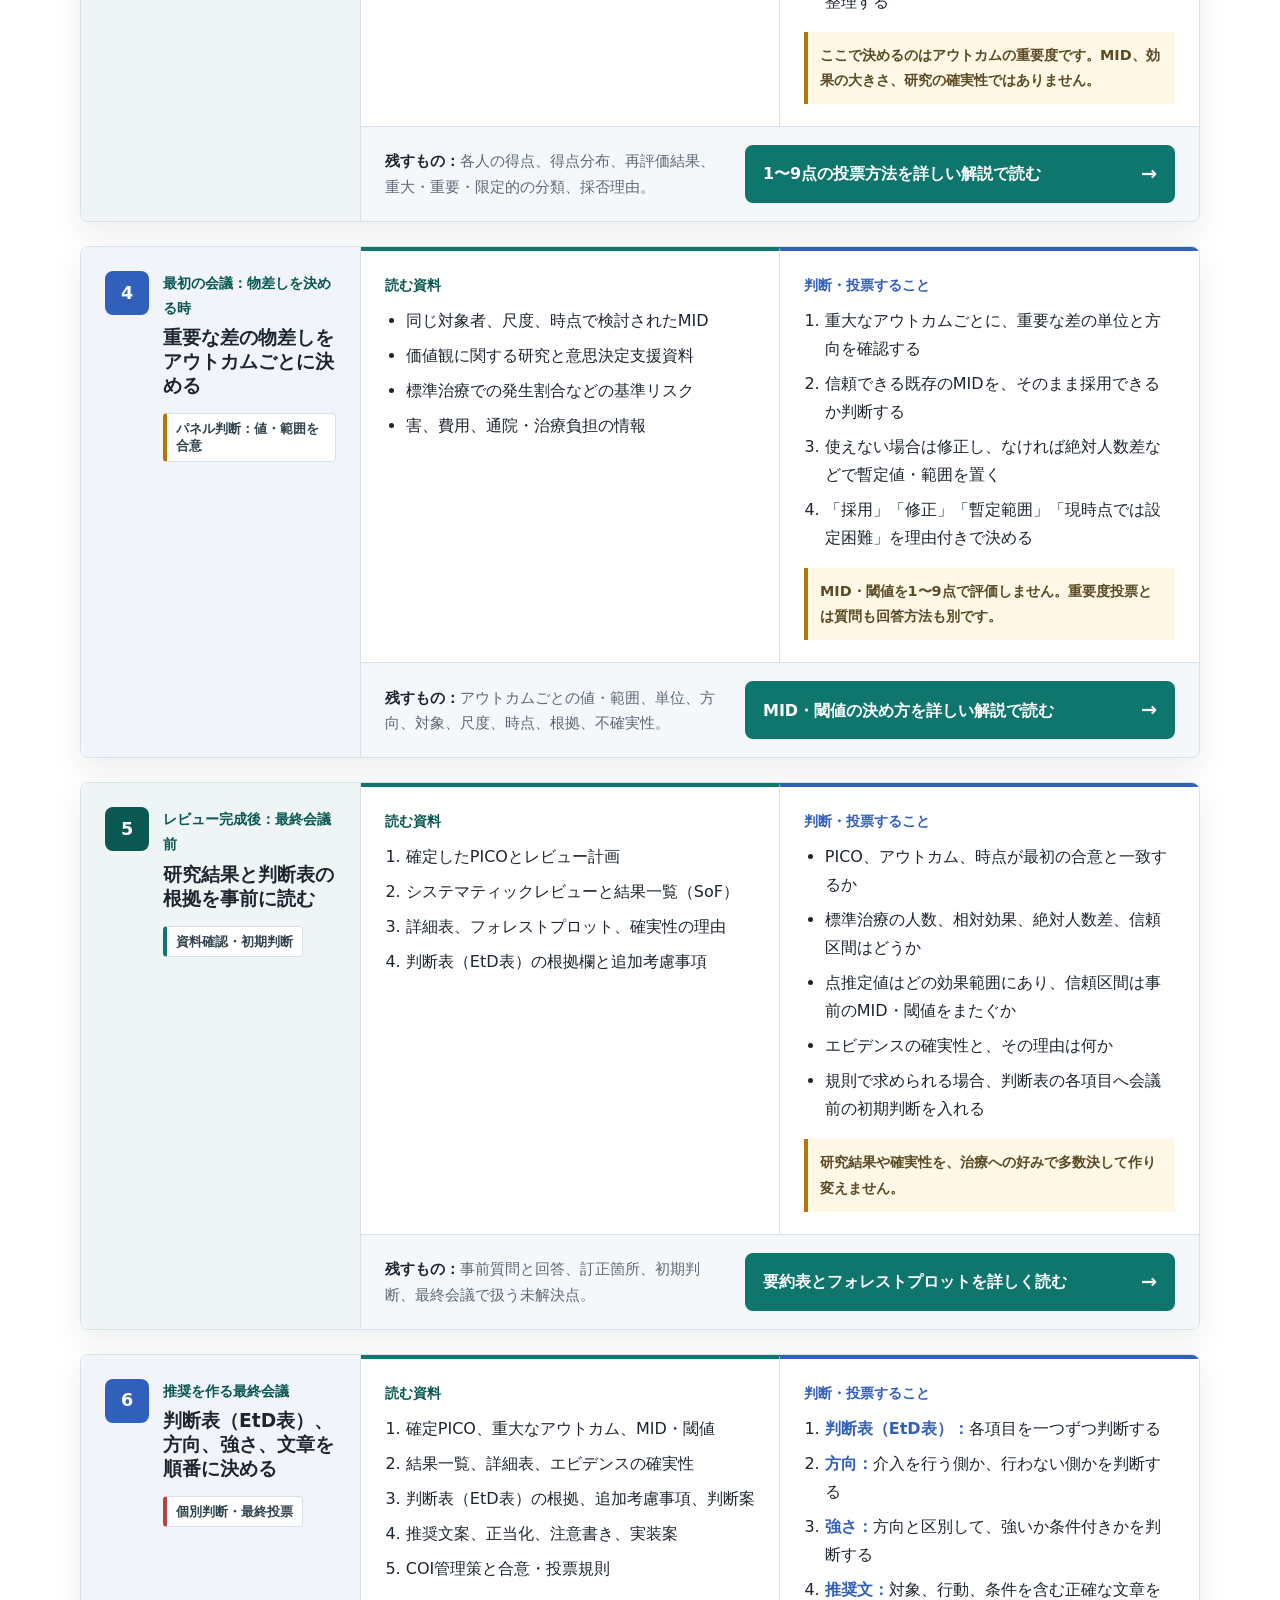
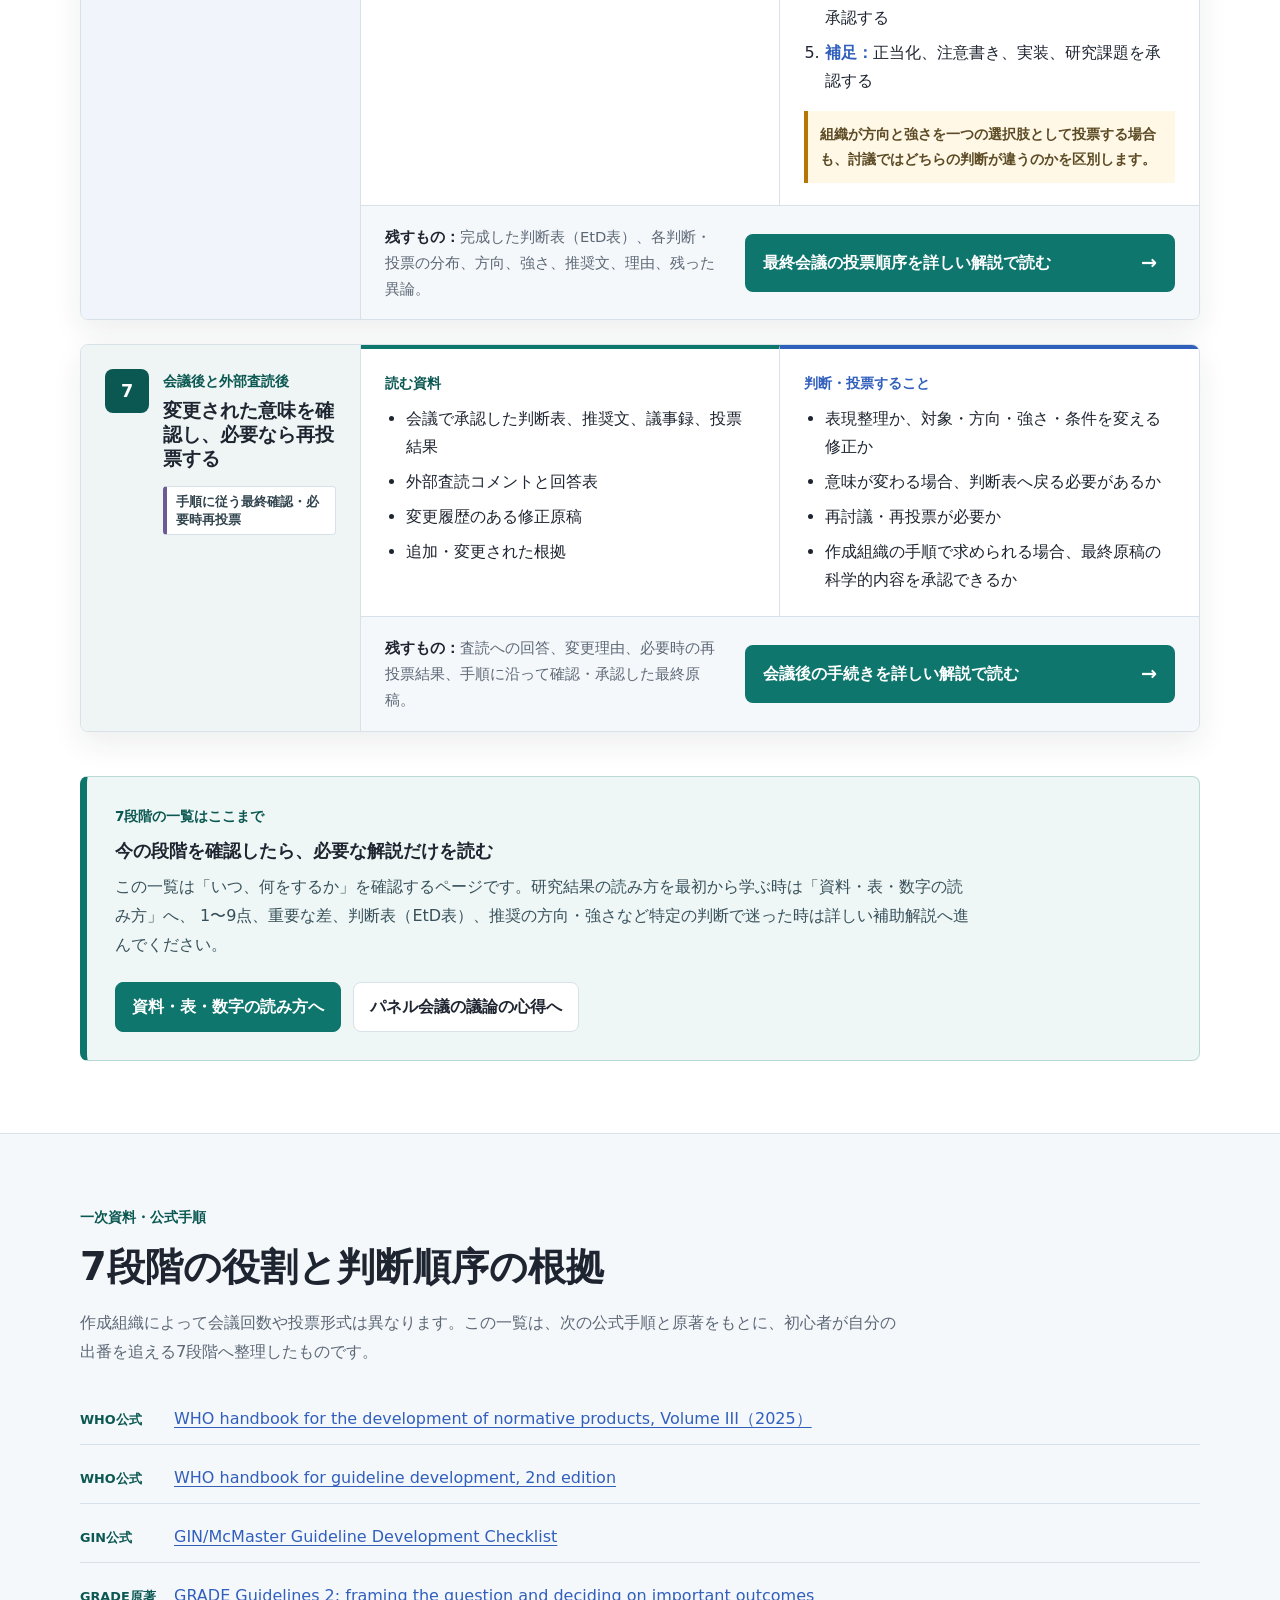
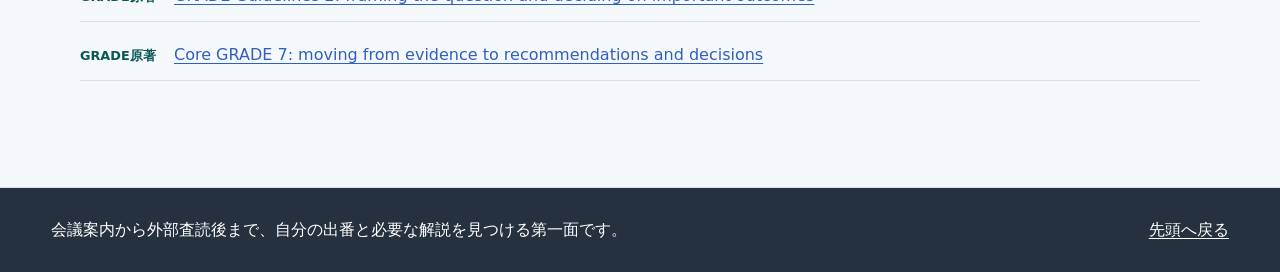
==== commit 5e7eb8af: "Reorganize panel guide navigation" ====
--- a/index.html
+++ b/index.html
@@ -4,38 +4,28 @@
     <meta charset="utf-8">
     <meta name="viewport" content="width=device-width, initial-scale=1">
     <title>診療ガイドラインパネリストのために</title>
-    <meta
-      name="description"
-      content="診療ガイドラインの最終パネル会議で研究結果の要約と判断表を読み、推奨草案に自信をもって投票するための事前学習HTML教材。"
-    >
+    <meta name="description" content="診療ガイドラインのパネリストが、会議案内から外部査読後まで、いつ、どの資料を読み、何を判断・投票するかを7段階で確認する事前学習教材。">
     <link rel="stylesheet" href="assets/styles.css">
   </head>
-  <body>
+  <body class="workflow-home-page">
     <header class="topbar" data-topbar>
-      <a class="brand" href="#top" aria-label="先頭へ">
+      <a class="brand" href="index.html#top" aria-label="第一面へ戻る">
         <span class="brand-mark" aria-hidden="true">G</span>
         <span>パネリストのために</span>
       </a>
-      <nav class="topnav" aria-label="主要ナビゲーション">
-        <a href="#watch-first">動画</a>
-        <a href="#visual-reading">図から読む</a>
-        <a href="#meeting">会議の実際</a>
-        <a href="#real-voices">実際の声</a>
-        <a href="#panel-principles">心得</a>
-        <a href="#ci">考え方</a>
-        <a href="#sof">要約表</a>
-        <a href="#absolute-effect">人数差</a>
-        <a href="#forest-plot">フォレスト図</a>
-        <a href="#etd">判断表</a>
-        <a href="#vote">投票</a>
-        <a href="panel-workflow.html">パネルの仕事</a>
-        <a href="#discussion-help">迷ったら</a>
-        <a href="#advanced-learning">追加資料</a>
+      <nav class="topnav" aria-label="第一面の目次">
+        <a href="#action-map">7段階の流れ</a>
+        <a href="#stage-invitation">案内・COI</a>
+        <a href="#stage-outcomes">1〜9点</a>
+        <a href="#stage-threshold">重要な差</a>
+        <a href="#stage-recommendation">最終会議</a>
+        <a href="evidence-reading.html">資料の読み方</a>
+        <a href="panel-discussion-guide.html">議論の心得</a>
       </nav>
     </header>
 
     <main id="top">
-      <section class="hero section">
+      <section class="hero section workflow-home-hero">
         <div class="hero-copy">
           <p class="eyebrow">GRADEアプローチによる最終パネル会議の事前学習</p>
           <h1>
@@ -48,9 +38,10 @@
           <p class="mobile-reading-note">
             スマホでも読みやすく調整してありますので、ぜひ、スマホで隙間時間に読んでおいてください。
           </p>
-          <div class="hero-actions" aria-label="学習を始める">
-            <a class="button primary" href="#watch-first">13分動画から始める</a>
-            <a class="button secondary" href="#visual-reading">図から読み方をつかむ</a>
+          <div class="hero-actions home-hero-actions" aria-label="必要なページを選ぶ">
+            <a class="button primary" href="#action-map">7段階の流れを見る</a>
+            <a class="button secondary" href="evidence-reading.html">資料・表・数字の読み方</a>
+            <a class="button secondary" href="panel-discussion-guide.html">パネル会議の議論の心得</a>
           </div>
         </div>
         <aside class="hero-tool" aria-label="この教材の到達目標">
@@ -66,1151 +57,387 @@
         </aside>
       </section>
 
-
-      <section id="watch-first" class="section band video-section">
+      <section id="choose-guide" class="section home-guide-section">
         <div class="section-head">
-          <p class="eyebrow">最初にここから</p>
-          <h2><span class="phrase">まず動画を</span><span class="phrase">視聴してください</span></h2>
+          <p class="eyebrow">第一面で、まず全体の流れを確認</p>
+          <h2>今の時期と、自分が決めることを見つける</h2>
           <p>
-            この教材は、動画で全体像をつかんでから読むと理解しやすくなります。
-            先に動画を見ることで、「なぜ推奨文に投票するのか」「どこで迷いやすいのか」「資料の数字をどう判断に結びつけるのか」が見えやすくなります。
+            この第一面には、会議案内が届いてから外部査読後までの流れを7段階で載せています。
+            まず下の一覧で自分の出番を確認し、数字や表で迷った時だけ「資料・表・数字の読み方」へ、
+            発言や議論の進め方で迷った時だけ「パネル会議の議論の心得」へ進んでください。
           </p>
         </div>
-        <div class="video-layout">
-          <a class="video-card video-link" href="https://www.youtube.com/watch?v=7UJZLG49ba8&t=1s" aria-label="13分の事前視聴動画をYouTubeで視聴する">
-            <img src="https://img.youtube.com/vi/7UJZLG49ba8/hqdefault.jpg" alt="13分の事前視聴動画のサムネイル">
-            <span class="play-badge">13分動画をYouTubeで見る</span>
+        <a class="home-video-prompt" href="panel-discussion-guide.html#watch-first">
+          <span class="home-video-time">13分</span>
+          <span class="home-video-copy">
+            <strong>最初に、この動画は必ず視聴してください</strong>
+            <span>動画で投票までの全体像をつかんでから、7段階の一覧と必要な解説を読みます。</span>
+          </span>
+          <span class="home-link-arrow" aria-hidden="true">→</span>
+        </a>
+        <nav class="home-guide-grid" aria-label="学習ページを選ぶ">
+          <a class="home-guide-card is-flow" href="#action-map">
+            <span class="home-guide-number">1</span>
+            <span>
+              <small>この第一面</small>
+              <strong>パネル会議までの7段階</strong>
+              <em>いつ、どの資料を読み、何を判断・投票し、何を残すか</em>
+            </span>
+            <span class="home-link-arrow" aria-hidden="true">↓</span>
           </a>
-        </div>
-        <div class="callout">
-          <strong>注意：</strong>
-          時間がない場合でも、この13分動画だけは先に視聴してください。本文だけを読むより、後半の「人数差」「条件付き推奨」「推奨なしを避ける」の意味がつかみやすくなります。
-        </div>
+          <a class="home-guide-card is-reading" href="evidence-reading.html">
+            <span class="home-guide-number">2</span>
+            <span>
+              <small>資料を読む時</small>
+              <strong>資料・表・数字の読み方</strong>
+              <em>人数差、結果の幅、重要な差、要約表、判断表、投票</em>
+            </span>
+            <span class="home-link-arrow" aria-hidden="true">→</span>
+          </a>
+          <a class="home-guide-card is-discussion" href="panel-discussion-guide.html">
+            <span class="home-guide-number">3</span>
+            <span>
+              <small>会議で話す時</small>
+              <strong>パネル会議の議論の心得</strong>
+              <em>会議の実際、参加者の声、発言の組み立て、迷った時の進め方</em>
+            </span>
+            <span class="home-link-arrow" aria-hidden="true">→</span>
+          </a>
+        </nav>
       </section>
 
-      <section id="route" class="section">
-        <div class="workflow-entry-block">
-          <p class="workflow-entry-label">メイン教材とは別の、7段階の実務チェックリスト</p>
-          <a class="workflow-index-button" href="panel-workflow.html#action-map">
-            <span class="workflow-index-kicker">会議前に、自分の出番を確認</span>
-            <span class="workflow-index-copy">
-              <strong>今、どの資料を読み、何を判断・投票するのか</strong>
-              <span>会議案内から外部査読後までを7段階に分け、各時期の「読む資料」「判断・投票」「残すもの」だけを一覧で確認できます。</span>
-            </span>
-            <span class="workflow-index-open">自分の出番を確認する <span aria-hidden="true">→</span></span>
-            <span class="workflow-index-route" aria-hidden="true">
-              会議案内 → 問い → 1〜9点 → 重要な差 → 結果一覧 → 最終投票 → 査読後
-            </span>
-          </a>
-        </div>
-        <div class="main-course-start" aria-label="メイン教材の開始">
-          <span>ここからはメイン教材</span>
-          <p>研究結果の要約表、人数差、研究ごとの結果の図、判断表（EtD表）を、図と具体例で順に学びます。</p>
-        </div>
+      <section id="action-map" class="section">
         <div class="section-head">
-          <p class="eyebrow">全体像</p>
-          <h2>投票までの地図</h2>
+          <p class="eyebrow">第一面の中心：7段階の流れ</p>
+          <h2>どの時期に、どの資料を読み、どの判断をするのか</h2>
           <p>
-            最終会議では、研究結果そのものに投票するのではありません。研究をまとめた資料と判断表をもとに作られた推奨草案を読み、
-            「この判断は患者にとって納得できるか」を検討して投票します。結論がその場でまとまらない時は、論点を残して後日のWeb会議やアンケートで続けます。
+            ここは、会議案内が届いてから外部査読後までの<strong>予定表</strong>です。
+            各段階を「読む資料」「判断・投票すること」「残すもの」に分けました。
+            この第一面では、まず自分の時期と出番を確認します。
+            1〜9点、重要な差の物差し、推奨の方向・強さなどを詳しく知りたい時は、各段階の「詳しい解説で読む」から別ページへ進めます。
           </p>
         </div>
-        <figure class="figure-panel">
-          <img src="assets/image2/learning-map.svg" alt="問いの整理から研究のまとめ、判断表、推奨草案、投票までの流れとパネリストの確認点を示す図">
-          <figcaption>
-            図1：パネリストの役割は、日本の医療の道しるべを決める責務を担う重要な存在です。と言っても、気負いすぎずに議論しましょう。
-          </figcaption>
-        </figure>
-
-        <div id="visual-reading" class="visual-index">
-          <div class="visual-index-copy">
-            <p class="eyebrow">図から読み方を取り戻す</p>
-            <h3>この4つは、何度でも行き来してください</h3>
-            <p>
-              最初から全部を暗記する必要はありません。要約表で全体を見て、人数差へ戻り、研究ごとの図で幅を確かめ、最後に判断表へ進みます。
-              図と文章を往復することが、推奨草案を自分の言葉で説明する近道です。
-            </p>
+
+        <div class="action-map-key" aria-label="判断と投票の種類">
+          <span class="action-key-item is-check">報告・確認</span>
+          <span class="action-key-item is-rating">個人評価</span>
+          <span class="action-key-item is-panel">パネル判断</span>
+          <span class="action-key-item is-vote">最終投票</span>
+          <span class="action-key-item is-approval">文章の承認</span>
+        </div>
+
+        <div class="callout action-map-intro">
+          <strong>すべてを一度に投票しません。</strong>
+          アウトカムの重要度と重要な差の物差しは別の判断です。GRADEでは推奨の方向と強さも区別します。
+          この教材では、意見の違いを見えるように、判断表（EtD表）、推奨の方向、推奨の強さ、推奨文の順に分けて確認します。
+        </div>
+
+        <div class="action-map">
+          <article id="stage-invitation" class="action-stage">
+            <header class="action-stage-head">
+              <span class="action-step" aria-hidden="true">1</span>
+              <div>
+                <p class="audience-label">会議案内が届いた時</p>
+                <h3>役割と参加条件を確認する</h3>
+                <span class="action-vote-kind is-check">報告・確認</span>
+              </div>
+            </header>
+            <div class="action-stage-body">
+              <div class="action-core">
+                <section class="action-read">
+                  <p class="action-label">読む資料</p>
+                  <ul>
+                    <li>会議の目的、範囲案、日程、議題</li>
+                    <li>パネリスト、議長、方法担当者などの役割説明</li>
+                    <li>利益相反申告書と議題ごとの参加条件</li>
+                    <li>方法、合意・投票規則、事前学習資料</li>
+                  </ul>
+                </section>
+                <section class="action-judge">
+                  <p class="action-label">報告・確認すること</p>
+                  <ul>
+                    <li><strong>利益相反（COI）の現在の状況を、所定の申告書で提出する</strong></li>
+                    <li>提出後に新しい関係や変更が生じた場合は、速やかに更新して報告する</li>
+                    <li>運営側が示したCOI管理策と、議題ごとの参加条件を確認する</li>
+                    <li>どの議題で発言・討議・投票の制限があるかを確認する</li>
+                    <li>用語や投票規則で、会議前に質問すべき点を整理する</li>
+                    <li><strong>通常、この時期に推奨への投票はしません。</strong></li>
+                  </ul>
+                </section>
+              </div>
+              <div class="action-stage-footer">
+                <p><strong>残すもの：</strong>提出・更新したCOI申告書、参加条件、事前質問と回答。</p>
+                <a class="action-detail-link" href="panel-workflow-details.html#coi">利益相反と参加条件を詳しい解説で読む</a>
+              </div>
+            </div>
+          </article>
+
+          <article id="stage-question" class="action-stage">
+            <header class="action-stage-head">
+              <span class="action-step" aria-hidden="true">2</span>
+              <div>
+                <p class="audience-label">最初の会議：問いを決める時</p>
+                <h3>優先する問いと対象範囲を決める</h3>
+                <span class="action-vote-kind is-panel">優先順位の評価・採否</span>
+              </div>
+            </header>
+            <div class="action-stage-body">
+              <div class="action-core">
+                <section class="action-read">
+                  <p class="action-label">読む資料</p>
+                  <ul>
+                    <li>ガイドラインの範囲案と候補CQ一覧</li>
+                    <li>対象者、介入、比較対照を示したPICO案</li>
+                    <li>疾病負担、標準治療、診療のばらつき</li>
+                    <li>適用場面、評価時点、候補サブグループ</li>
+                  </ul>
+                </section>
+                <section class="action-judge">
+                  <p class="action-label">判断・投票すること</p>
+                  <ol>
+                    <li>事前に決めた基準で各CQの優先度を個別評価する</li>
+                    <li>得点や意見の分布を見て、違う理由を議論する</li>
+                    <li>採用、保留、除外と、その理由を決める</li>
+                    <li>誰に、何を、何と比べる問いかを確定する</li>
+                  </ol>
+                  <p class="action-not-this">この段階では、治療を推奨するかどうかは決めません。</p>
+                </section>
+              </div>
+              <div class="action-stage-footer">
+                <p><strong>残すもの：</strong>優先順位と理由、確定CQ・PICO、適用範囲、今回は扱わない課題。</p>
+                <a class="action-detail-link" href="panel-workflow-details.html#before-sr">問いの優先順位を詳しい解説で読む</a>
+              </div>
+            </div>
+          </article>
+
+          <article id="stage-outcomes" class="action-stage">
+            <header class="action-stage-head">
+              <span class="action-step" aria-hidden="true">3</span>
+              <div>
+                <p class="audience-label">最初の会議：アウトカムを選ぶ時</p>
+                <h3>相対的な重要度を1〜9点で評価する</h3>
+                <span class="action-vote-kind is-rating">個人評価：1〜9点</span>
+              </div>
+            </header>
+            <div class="action-stage-body">
+              <div class="action-core">
+                <section class="action-read">
+                  <p class="action-label">読む資料</p>
+                  <ul>
+                    <li>広く集めたアウトカム候補</li>
+                    <li>各アウトカムの定義、尺度、評価時点</li>
+                    <li>価値観に関する研究、コアアウトカムセット</li>
+                    <li>利益、害、負担を同時に見られる一覧</li>
+                  </ul>
+                </section>
+                <section class="action-judge">
+                  <p class="action-label">判断・投票すること</p>
+                  <ol>
+                    <li>不足しているアウトカムを追加してから評価する</li>
+                    <li>他者の得点を見る前に、各人が各アウトカムを1〜9点で評価する</li>
+                    <li>1〜3点、4〜6点、7〜9点の分布を確認する</li>
+                    <li>意見が分かれた理由を議論し、規則に従って再評価する</li>
+                    <li>重大なアウトカムを優先し、必要な重要アウトカムも含めて、結果一覧の中心項目を約7項目に整理する</li>
+                  </ol>
+                  <p class="action-not-this">ここで決めるのはアウトカムの重要度です。MID、効果の大きさ、研究の確実性ではありません。</p>
+                </section>
+              </div>
+              <div class="action-stage-footer">
+                <p><strong>残すもの：</strong>各人の得点、得点分布、再評価結果、重大・重要・限定的の分類、採否理由。</p>
+                <a class="action-detail-link" href="panel-workflow-details.html#vote-importance">1〜9点の投票方法を詳しい解説で読む</a>
+              </div>
+            </div>
+          </article>
+
+          <article id="stage-threshold" class="action-stage">
+            <header class="action-stage-head">
+              <span class="action-step" aria-hidden="true">4</span>
+              <div>
+                <p class="audience-label">最初の会議：物差しを決める時</p>
+                <h3>重要な差の物差しをアウトカムごとに決める</h3>
+                <span class="action-vote-kind is-panel">パネル判断：値・範囲を合意</span>
+              </div>
+            </header>
+            <div class="action-stage-body">
+              <div class="action-core">
+                <section class="action-read">
+                  <p class="action-label">読む資料</p>
+                  <ul>
+                    <li>同じ対象者、尺度、時点で検討されたMID</li>
+                    <li>価値観に関する研究と意思決定支援資料</li>
+                    <li>標準治療での発生割合などの基準リスク</li>
+                    <li>害、費用、通院・治療負担の情報</li>
+                  </ul>
+                </section>
+                <section class="action-judge">
+                  <p class="action-label">判断・投票すること</p>
+                  <ol>
+                    <li>重大なアウトカムごとに、重要な差の単位と方向を確認する</li>
+                    <li>信頼できる既存のMIDを、そのまま採用できるか判断する</li>
+                    <li>使えない場合は修正し、なければ絶対人数差などで暫定値・範囲を置く</li>
+                    <li>「採用」「修正」「暫定範囲」「現時点では設定困難」を理由付きで決める</li>
+                  </ol>
+                  <p class="action-not-this">MID・閾値を1〜9点で評価しません。重要度投票とは質問も回答方法も別です。</p>
+                </section>
+              </div>
+              <div class="action-stage-footer">
+                <p><strong>残すもの：</strong>アウトカムごとの値・範囲、単位、方向、対象、尺度、時点、根拠、不確実性。</p>
+                <a class="action-detail-link" href="panel-workflow-details.html#vote-threshold">MID・閾値の決め方を詳しい解説で読む</a>
+              </div>
+            </div>
+          </article>
+
+          <article id="stage-review" class="action-stage">
+            <header class="action-stage-head">
+              <span class="action-step" aria-hidden="true">5</span>
+              <div>
+                <p class="audience-label">レビュー完成後：最終会議前</p>
+                <h3>研究結果と判断表の根拠を事前に読む</h3>
+                <span class="action-vote-kind is-check">資料確認・初期判断</span>
+              </div>
+            </header>
+            <div class="action-stage-body">
+              <div class="action-core">
+                <section class="action-read">
+                  <p class="action-label">読む資料</p>
+                  <ol>
+                    <li>確定したPICOとレビュー計画</li>
+                    <li>システマティックレビューと結果一覧（SoF）</li>
+                    <li>詳細表、フォレストプロット、確実性の理由</li>
+                    <li>判断表（EtD表）の根拠欄と追加考慮事項</li>
+                  </ol>
+                </section>
+                <section class="action-judge">
+                  <p class="action-label">判断・投票すること</p>
+                  <ul>
+                    <li>PICO、アウトカム、時点が最初の合意と一致するか</li>
+                    <li>標準治療の人数、相対効果、絶対人数差、信頼区間はどうか</li>
+                    <li>点推定値はどの効果範囲にあり、信頼区間は事前のMID・閾値をまたぐか</li>
+                    <li>エビデンスの確実性と、その理由は何か</li>
+                    <li>規則で求められる場合、判断表の各項目へ会議前の初期判断を入れる</li>
+                  </ul>
+                  <p class="action-not-this">研究結果や確実性を、治療への好みで多数決して作り変えません。</p>
+                </section>
+              </div>
+              <div class="action-stage-footer">
+                <p><strong>残すもの：</strong>事前質問と回答、訂正箇所、初期判断、最終会議で扱う未解決点。</p>
+                <a class="action-detail-link" href="panel-workflow-details.html#review">要約表とフォレストプロットを詳しく読む</a>
+              </div>
+            </div>
+          </article>
+
+          <article id="stage-recommendation" class="action-stage">
+            <header class="action-stage-head">
+              <span class="action-step" aria-hidden="true">6</span>
+              <div>
+                <p class="audience-label">推奨を作る最終会議</p>
+                <h3>判断表（EtD表）、方向、強さ、文章を順番に決める</h3>
+                <span class="action-vote-kind is-vote">個別判断・最終投票</span>
+              </div>
+            </header>
+            <div class="action-stage-body">
+              <div class="action-core">
+                <section class="action-read">
+                  <p class="action-label">読む資料</p>
+                  <ol>
+                    <li>確定PICO、重大なアウトカム、MID・閾値</li>
+                    <li>結果一覧、詳細表、エビデンスの確実性</li>
+                    <li>判断表（EtD表）の根拠、追加考慮事項、判断案</li>
+                    <li>推奨文案、正当化、注意書き、実装案</li>
+                    <li>COI管理策と合意・投票規則</li>
+                  </ol>
+                </section>
+                <section class="action-judge">
+                  <p class="action-label">判断・投票すること</p>
+                  <ol class="separate-ballots">
+                    <li><strong>判断表（EtD表）：</strong>各項目を一つずつ判断する</li>
+                    <li><strong>方向：</strong>介入を行う側か、行わない側かを判断する</li>
+                    <li><strong>強さ：</strong>方向と区別して、強いか条件付きかを判断する</li>
+                    <li><strong>推奨文：</strong>対象、行動、条件を含む正確な文章を承認する</li>
+                    <li><strong>補足：</strong>正当化、注意書き、実装、研究課題を承認する</li>
+                  </ol>
+                  <p class="action-not-this">組織が方向と強さを一つの選択肢として投票する場合も、討議ではどちらの判断が違うのかを区別します。</p>
+                </section>
+              </div>
+              <div class="action-stage-footer">
+                <p><strong>残すもの：</strong>完成した判断表（EtD表）、各判断・投票の分布、方向、強さ、推奨文、理由、残った異論。</p>
+                <a class="action-detail-link" href="panel-workflow-details.html#vote-etd">最終会議の投票順序を詳しい解説で読む</a>
+              </div>
+            </div>
+          </article>
+
+          <article id="stage-review-after" class="action-stage">
+            <header class="action-stage-head">
+              <span class="action-step" aria-hidden="true">7</span>
+              <div>
+                <p class="audience-label">会議後と外部査読後</p>
+                <h3>変更された意味を確認し、必要なら再投票する</h3>
+                <span class="action-vote-kind is-approval">手順に従う最終確認・必要時再投票</span>
+              </div>
+            </header>
+            <div class="action-stage-body">
+              <div class="action-core">
+                <section class="action-read">
+                  <p class="action-label">読む資料</p>
+                  <ul>
+                    <li>会議で承認した判断表、推奨文、議事録、投票結果</li>
+                    <li>外部査読コメントと回答表</li>
+                    <li>変更履歴のある修正原稿</li>
+                    <li>追加・変更された根拠</li>
+                  </ul>
+                </section>
+                <section class="action-judge">
+                  <p class="action-label">判断・投票すること</p>
+                  <ul>
+                    <li>表現整理か、対象・方向・強さ・条件を変える修正か</li>
+                    <li>意味が変わる場合、判断表へ戻る必要があるか</li>
+                    <li>再討議・再投票が必要か</li>
+                    <li>作成組織の手順で求められる場合、最終原稿の科学的内容を承認できるか</li>
+                  </ul>
+                </section>
+              </div>
+              <div class="action-stage-footer">
+                <p><strong>残すもの：</strong>査読への回答、変更理由、必要時の再投票結果、手順に沿って確認・承認した最終原稿。</p>
+                <a class="action-detail-link" href="panel-workflow-details.html#after-review">会議後の手続きを詳しい解説で読む</a>
+              </div>
+            </div>
+          </article>
+        </div>
+
+        <div class="workflow-list-end">
+          <p class="eyebrow">7段階の一覧はここまで</p>
+          <h3>今の段階を確認したら、必要な解説だけを読む</h3>
+          <p>
+            この一覧は「いつ、何をするか」を確認するページです。研究結果の読み方を最初から学ぶ時は「資料・表・数字の読み方」へ、
+            1〜9点、重要な差、判断表（EtD表）、推奨の方向・強さなど特定の判断で迷った時は詳しい補助解説へ進んでください。
+          </p>
+          <div class="page-actions">
+            <a class="button primary" href="evidence-reading.html">資料・表・数字の読み方へ</a>
+            <a class="button secondary" href="panel-discussion-guide.html">パネル会議の議論の心得へ</a>
           </div>
-          <nav class="visual-shortcuts" aria-label="重要な図解への近道">
-            <a href="#sof">
-              <span>1</span>
-              <strong>研究結果の要約表</strong>
-              <em>効果・幅・確実性を一組で読む</em>
-            </a>
-            <a href="#absolute-effect">
-              <span>2</span>
-              <strong>1000人中の人数差</strong>
-              <em>「成功した人数」ではなく群間差を読む</em>
-            </a>
-            <a href="#forest-plot">
-              <span>3</span>
-              <strong>研究ごとの結果の図</strong>
-              <em>点推定値、信頼区間、重要な差を見る</em>
-            </a>
-            <a href="#etd">
-              <span>4</span>
-              <strong>判断表</strong>
-              <em>利益・害・価値観を推奨へつなぐ</em>
-            </a>
-          </nav>
-        </div>
-
-        <div class="workflow-extension">
-          <div class="section-head compact-head">
-            <p class="eyebrow">この地図を前後に広げる</p>
-            <h3>パネルの仕事は、最終投票より前から始まります</h3>
-            <p>
-              詳細ページでは、システマティックレビューを始める前の問い・アウトカム・重要な差の決定から、
-              最終会議で推奨の方向・強さ・日本語の文章を完成させるところまでを時系列で確認できます。
-            </p>
-          </div>
-          <div class="route-grid">
-            <article class="info-card">
-              <p class="audience-label">レビュー前</p>
-              <h3>問いと物差しを決める</h3>
-              <p>優先する問い、比較、重大なアウトカム、重要な差の目安、COIの扱いを決めます。</p>
-            </article>
-            <article class="info-card">
-              <p class="audience-label">レビュー後</p>
-              <h3>結果を同じ順番で読む</h3>
-              <p>基準となる人数、相対効果、人数差、結果の幅、重要な差、確実性を確認します。</p>
-            </article>
-            <article class="info-card">
-              <p class="audience-label">最終会議</p>
-              <h3>判断と文章を完成させる</h3>
-              <p>判断表を一項目ずつ確定し、方向、強さ、推奨文、注意書き、実装上の配慮を決めます。</p>
-            </article>
-          </div>
-
         </div>
       </section>
 
-      <section id="meeting" class="section band">
-
+      <section id="workflow-sources" class="section band sources">
         <div class="section-head">
-          <p class="eyebrow">会議の実際</p>
-          <h2>資料を囲んで、一つずつ合意を作る</h2>
-          <p>
-            パネル会議は、誰かの印象で一気に結論を決める場ではありません。司会が議論の順番を保ち、方法担当者が研究結果と判断表を説明し、
-            パネリストがそれぞれの立場から「この推奨文で読者が困らないか」を確認していきます。
-          </p>
-        </div>
-        <div class="meeting-layout">
-          <figure class="meeting-photo">
-            <img src="assets/photos/international-panel-meeting.png" alt="白いテーブルを囲んで多職種のパネルが資料とパソコンを見ながら議論する会議風景">
-            <figcaption>
-              海外のパネル会議写真の雰囲気を参考に、人物や構図を変えて作成したオリジナル画像です。実際の会議では、資料、PC、投影画面、メモを見ながら議論が進みます。
-            </figcaption>
-          </figure>
-          <div class="meeting-points">
-            <article class="info-card">
-              <h3>最初にルールを確認</h3>
-              <p>誰が投票できるか、利益相反がある場合の扱い、合意に至らない時の扱いを先に確認します。</p>
-            </article>
-            <article class="info-card">
-              <h3>問いを固定する</h3>
-              <p>会議中に対象者や比較を広げすぎると、資料の数字と推奨文がずれます。まず今回の問いを固定します。</p>
-            </article>
-            <article class="info-card">
-              <h3>判断表を順に進める</h3>
-              <p>望ましい効果、望ましくない効果、確実性、価値観、資源、公平性、実行可能性を順に確認します。</p>
-            </article>
-            <article class="info-card">
-              <h3>最後に文言を整える</h3>
-              <p>方向と強さだけでなく、対象、条件、注意書き、説明文が判断表の理由と合っているかを確認します。</p>
-            </article>
-          </div>
-        </div>
-        <aside class="mentor-note">
-          <img src="assets/mentor/mentor-clipboard.jpg" alt="案内役が会議資料を示しているイラスト">
-          <p>
-            実際の会議は、短い発表を聞いてすぐ投票するだけではありません。次のセクションでは、WHOなどの会議へ参加した人がSNSに残した、
-            数日間の議論、数週間の事前学習、初参加での疲れや戸惑いを、原投稿へのリンクとともに紹介します。
-          </p>
-        </aside>
-        <div class="meeting-example-actions">
-          <a class="dilemma-button simulation" href="who-panel-simulation.html">
-            <span>例</span>
-            <strong>具体例：WHOのパネル会議シミュレーション</strong>
-            <em>ソース：Developing, running, and evaluating a simulation of a guideline development meeting（ScienceDirect, 2025）</em>
-          </a>
-        </div>
-      </section>
-
-      <section id="real-voices" class="section real-voices-section">
-        <div class="section-head">
-          <p class="eyebrow">実際に参加した人の声</p>
-          <h2>会議は、短時間で正解を言い当てる場ではありません</h2>
-          <p>
-            実際の作成会議へ参加した人の投稿には、数週間の準備、数日にわたる会議、一行ずつの確認、理解が進行に追いつかない瞬間まで書かれています。
-            初参加で戸惑うこと自体は珍しくありません。ただし、準備をしなくてよいという意味でもありません。何を先に読み、分からない点をどこへ戻すかを知ることが大切です。
-          </p>
-        </div>
-        <div class="voice-source-note">
-          <strong>読み分けてください</strong>
-          <span>以下は参加者本人の原投稿です。会議の実感を知る材料であり、手順の正しさを決める根拠ではありません。手順は、この後に示すWHO・GRADEの一次資料で確認します。</span>
-        </div>
-        <div class="voice-grid">
-          <article class="voice-card">
-            <div class="voice-meta"><span>本人の原投稿・LinkedIn</span><strong>Aqsha Nur氏</strong></div>
-            <p class="voice-context">成人1型糖尿病のインスリン使用に関するWHO会議。世界18人で4日間、推奨ごとに公平性、実行可能性、受け入れやすさまで検討したと報告しています。</p>
-            <blockquote lang="en">“Every recommendation is examined line by line.”</blockquote>
-            <p>
-              推奨は一文ずつ、レビューに照らして確かめます。初参加の感想は
-              <span class="inline-quote" lang="en">“brain-draining for me as a first-timer”</span>でした。
-              その場で答えを思いつく力より、資料へ戻り、理由を言葉にする力が必要だと分かります。
-            </p>
-            <a class="source-link" href="https://www.linkedin.com/posts/aqshazhary_who-guidelines-meeting-a-huge-privilege-activity-7402508837469233152-tVP_">LinkedInの原投稿を読む</a>
-          </article>
-
-          <article class="voice-card">
-            <div class="voice-meta"><span>本人の原投稿・LinkedIn</span><strong>Emily Ong氏</strong></div>
-            <p class="voice-context">認知機能低下・認知症リスク低減のWHO会議。事前に数週間かけてWHOハンドブックとGRADEを読み、強い推奨や推奨文の言葉を学んだと記しています。</p>
-            <blockquote lang="en">“a long commitment of time, effort and mental and physical stamina”</blockquote>
-            <p>
-              会議中に情報処理が追いつかず、少し前の論点へ発言したことも率直に書いています。
-              周囲の忍耐と支援によって意味のある貢献ができたという経験は、初参加者が「分からない」を隠さなくてよいことを示しています。
-            </p>
-            <a class="source-link" href="https://www.linkedin.com/posts/emily-ong-b2966b52_riskreduction-cognitivedecline-dementia-activity-7477557478818242560-m4np">LinkedInの原投稿を読む</a>
-          </article>
-
-          <article class="voice-card">
-            <div class="voice-meta"><span>本人の原投稿・LinkedIn</span><strong>Chandrakant Lahariya氏</strong></div>
-            <p class="voice-context">うつ病の予防・管理に関するICMR会議。約40人の多職種が対面とオンラインで参加し、WHOとGRADEの方法に沿って議論したと紹介しています。</p>
-            <blockquote lang="en">“scientific, systematic, robust and inclusive”</blockquote>
-            <p>
-              多職種で作ることは、結論を出すだけでなく、参加者がレビュー、エビデンス統合、確実性評価を学ぶ機会にもなると述べています。
-              会議は、詳しい人だけが話す場ではありません。
-            </p>
-            <a class="source-link" href="https://www.linkedin.com/posts/drlahariya_depression-icmr-dg-activity-7373571406661541888-Ly8n">LinkedInの原投稿を読む</a>
-          </article>
-
-          <article class="voice-card">
-            <div class="voice-meta"><span>本人の原投稿・LinkedIn</span><strong>Rebecca Strauss氏</strong></div>
-            <p class="voice-context">英国の避妊法に関する臨床指針UKMEC 2025の作成に参加し、公開前の仕事は数日ではなく、実際には数週間から数か月だったと振り返っています。</p>
-            <blockquote lang="en">“busy few days (actually weeks/months)”</blockquote>
-            <p>
-              慣れた範囲を越える仕事だった一方、最新のエビデンスが臨床指針になる過程は大きな達成感があったと記しています。
-              会議当日だけで完成する仕事ではないことが伝わります。
-            </p>
-            <a class="source-link" href="https://www.linkedin.com/posts/dr-rebecca-strauss-96481b204_its-been-a-busy-few-days-actually-weeks-activity-7403921368523886593-CuZB">LinkedInの原投稿を読む</a>
-          </article>
-
-          <article class="voice-card is-wide">
-            <div class="voice-meta"><span>本人インタビュー・EASD公式LinkedIn</span><strong>Michelle Law氏</strong></div>
-            <p class="voice-context">糖尿病による苦痛に関するガイドライン作成へ、生活経験のあるパネリストとして参加した際のインタビューです。</p>
-            <blockquote lang="en">“it’s not a theoretical exercise”</blockquote>
-            <p>
-              理論だけで終わらず、実施でき、生活に実際の違いを生む指針でなければならないと話しています。
-              推奨文の読みやすさ、実行可能性、日常生活への影響を確認することも、パネルの重要な仕事です。
-            </p>
-            <a class="source-link" href="https://www.linkedin.com/posts/easd_easd-e-learning-expert-insights-with-michelle-activity-7384195555742167040-RVG7">EASD公式投稿と本人インタビューを読む</a>
-          </article>
-        </div>
-
-        <div class="experience-timeline" aria-label="本人の投稿から見える時間の流れ">
-          <div><span>会議前</span><strong>数週間かけて基礎を読む</strong><p>問い、要約表、判断表、推奨の言葉を、順番に学びます。</p></div>
-          <div><span>会議中</span><strong>数日かけて一行ずつ確かめる</strong><p>理解が遅れたら、論点と資料の場所を確認してから発言します。</p></div>
-          <div><span>会議後</span><strong>文章と理由を何度も整える</strong><p>数週間から数か月かけて、臨床で使える形へ仕上げます。</p></div>
-        </div>
-
-        <div class="voice-evidence">
-          <div class="voice-evidence-intro">
-            <p class="eyebrow">原著研究で確認されたこと</p>
-            <h3>初心者には、準備時間と構造化された支援が必要です</h3>
-            <p>本人の投稿だけで一般化せず、実際のパネルや会議シミュレーションを調べた原著研究も確認します。</p>
-          </div>
-          <div class="research-findings">
-            <article>
-              <strong>5回の会議シミュレーション・参加者74人</strong>
-              <p>十分に読む時間、準備された議長・方法担当者、事前説明会が重要でした。多くの参加者は資料を事前に読んでおらず、後からもっと準備すればよかったと答えました。</p>
-              <a href="https://doi.org/10.1016/j.jclinepi.2025.111925">Glentonらの原著研究を読む</a>
-            </article>
-            <article>
-              <strong>4つのパネル・計99人、うち25人へ面接</strong>
-              <p>価値観と選好を考える構造化アンケートは、多くのパネリストに理解しやすく、利益・害・負担の比較や推奨の強さを考える助けになりました。ただし、実際の価値観研究を置き換えるものではありません。</p>
-              <a href="https://doi.org/10.1016/j.jclinepi.2023.07.014">Zengらの原著研究を読む</a>
-            </article>
-          </div>
-        </div>
-        <div class="callout">
-          <strong>初参加の方へ：</strong>
-          読むのに時間がかかること、議論より理解が少し遅れること、会議後に疲れることは、珍しい失敗ではありません。
-          「今の論点はどの資料の何行か」「判断表のどの項目か」を尋ねることも、責任ある参加です。
-        </div>
-      </section>
-
-      <section id="panel-principles" class="section band">
-        <div class="section-head">
-          <p class="eyebrow">WHO・GRADEの一次資料から</p>
-          <h2>パネリストとして大切にしたい10の姿勢</h2>
-          <p>
-            以下は、一つの論文に並んだ「心得」の直訳ではありません。WHOの公式手順、Gordon Guyatt先生らによるCore GRADE、
-            GRADEの判断表とCOI管理の一次資料を、会議中に実行できる行動へ再構成したものです。
-          </p>
-        </div>
-        <ol class="principle-list">
-          <li>
-            <span class="principle-number">1</span>
-            <div><h3>今回の問いを勝手に広げない</h3><p>対象者、介入、比較、アウトカムが今回の資料と一致しているかを最初に確認します。重要でも評価していない治療は、今回の推奨へ急に加えません。</p></div>
-          </li>
-          <li>
-            <span class="principle-number">2</span>
-            <div><h3>「差がある・ない」だけで終わらせない</h3><p>統計学的な差の有無は入口です。最もありそうな効果、信頼区間の両端、患者にとって重要な大きさかを読みます。</p></div>
-          </li>
-          <li>
-            <span class="principle-number">3</span>
-            <div><h3>相対的な数字を、基準となる人数から人数差へ戻す</h3><p>相対危険度だけでは、患者に起きる差は決まりません。標準治療で何人に起きるかを確かめ、100人または1000人中の群間差で説明します。</p></div>
-          </li>
-          <li>
-            <span class="principle-number">4</span>
-            <div><h3>何を重要な差と考えるかを、結果の前に確かめる</h3><p>確立したMIDがあれば使い、なければ意思決定の閾値を明示します。点推定値と信頼区間が、その物差しを超えるかを見ます。</p></div>
-          </li>
-          <li>
-            <span class="principle-number">5</span>
-            <div><h3>確実性と、推奨の強さを混同しない</h3><p>確実性は効果推定値への確信です。推奨の強さは、利益、害、負担、価値観などを合わせた判断です。二つは関連しますが同じものではありません。</p></div>
-          </li>
-          <li>
-            <span class="principle-number">6</span>
-            <div><h3>利益だけでなく、害と負担を同じ表に置く</h3><p>死亡や症状だけでなく、重い有害事象、治療中止、通院、費用、生活上の負担を並べ、どのアウトカムが推奨を動かしたかを示します。</p></div>
-          </li>
-          <li>
-            <span class="principle-number">7</span>
-            <div><h3>自分の価値観ではなく、対象となる人々の価値観を考える</h3><p>「自分なら選ぶ」から一歩離れます。どんな人が利益を重く見て、どんな人が害や負担を重く見るのか、選択が分かれる理由を言葉にします。</p></div>
-          </li>
-          <li>
-            <span class="principle-number">8</span>
-            <div><h3>個人的な経験は、置き場所を明確にする</h3><p>経験は価値観、受け入れやすさ、実行可能性、見落とした害を知る手掛かりです。ただし、システマティックレビューの効果推定を置き換えません。</p></div>
-          </li>
-          <li>
-            <span class="principle-number">9</span>
-            <div><h3>COIは申告だけで終わらせず、その問いごとに管理する</h3><p>金銭的・非金銭的COIは、問いの設定、比較、解釈、推奨へ影響し得ます。発言、判断、投票への参加方法を事前に決め、必要なら制限します。</p></div>
-          </li>
-          <li>
-            <span class="principle-number">10</span>
-            <div><h3>結論だけでなく、理由と残った異論を読者へ渡す</h3><p>どの判断項目が方向と強さを決めたか、どこに不確実性や反対理由が残ったかを記録します。透明性は、全員一致を演出することではありません。</p></div>
-          </li>
-        </ol>
-        <div class="panel-phrase-box">
-          <h3>迷った時に、会議を資料へ戻す3つの質問</h3>
-          <p>「今の論点は、判断表のどの項目に関係しますか」</p>
-          <p>「標準治療と比べて、1000人中何人の差ですか」</p>
-          <p>「その差を重要と考える物差しと、確実性はどうなっていますか」</p>
-        </div>
-        <div class="principle-sources">
-          <h3>この10項目の基礎にした一次資料・公式手順</h3>
-          <p class="source-boundary-text">個人が作成した解説や二次的なまとめではなく、WHO公式文書、GRADE Working Groupの原著、実際のガイドライン方法報告を用いています。</p>
-          <ul class="source-list source-list-tagged">
-            <li><span class="source-kind">WHO公式</span><a href="https://www.who.int/publications/i/item/9789241548960">WHO handbook for guideline development, 2nd edition</a></li>
-            <li><span class="source-kind">WHO公式</span><a href="https://www.who.int/groups/guidelines-review-committee/">WHO Guidelines Review Committee</a></li>
-            <li><span class="source-kind">GRADE原著</span><a href="https://www.bmj.com/content/389/bmj-2024-081903">Core GRADE 1: overview of the Core GRADE approach</a></li>
-            <li><span class="source-kind">GRADE原著</span><a href="https://www.bmj.com/content/389/bmj-2024-081904">Core GRADE 2: choosing the target of certainty rating and assessing imprecision</a></li>
-            <li><span class="source-kind">GRADE原著</span><a href="https://www.bmj.com/content/389/bmj-2024-083867">Core GRADE 7: moving from evidence to recommendations and decisions</a></li>
-            <li><span class="source-kind">GRADE原著</span><a href="https://www.bmj.com/content/353/bmj.i2089">GRADE Evidence to Decision frameworks: clinical practice guidelines</a></li>
-            <li><span class="source-kind">方法報告</span><a href="https://doi.org/10.1177/20552173211051855">MSIF guideline methodology for off-label treatments for multiple sclerosis</a></li>
-          </ul>
-        </div>
-      </section>
-
-      <section class="section band">
-        <div class="section-head">
-          <p class="eyebrow">会議での発言</p>
-          <h2>意見とエビデンスを分けて話す</h2>
-          <p>
-            パネル会議では、専門家の経験も大切な材料になります。ただし、「A治療が良いと思います」「A治療は成功すると思います」だけでは、
-            推奨を支える根拠にはなりにくい発言です。経験を出すときは、観察した事実、そこからの解釈、価値判断を分けて話します。
-          </p>
-        </div>
-        <div class="concept-grid">
-          <article class="concept-card strong-card">
-            <h3>感想に近い言い方</h3>
-            <p>「A治療は良いです」「A治療なら成功すると思います」「私はA治療を行ってもらい成功しました」</p>
-            <p class="muted">
-              これだけでは、何人に、どのような患者に、何と比べて、どのアウトカムが改善したのかが分かりません。
-            </p>
-          </article>
-          <article class="concept-card">
-            <h3>エビデンスとして積み上げる言い方</h3>
-            <p>「同じ条件に近い100人にA治療を行い、20人で症状が改善しました。」「私はA治療を行ってもらうにあたって、●●を判断にしました。」「私はA治療を行ってもらったら、●●の症状がでました。」</p>
-            <p class="muted">
-              観察した人数、対象、結果、限界を一緒に述べると、会議で検討できる材料になります。
-              一般の立場で参加する方は、治療を選択した価値観や生活上の負担を述べるとよいでしょう。
-            </p>
-          </article>
-        </div>
-        <div class="reading-steps">
-          <h3>医療者が特に注意したいこと</h3>
-          <ol>
-            <li>自分が得意な治療、自施設でよく行う治療、強く印象に残った症例を、研究結果より重く扱いすぎない。</li>
-            <li>経験を述べるときは、対象者、比較、アウトカム、観察した人数、限界を添える。</li>
-            <li>研究結果と経験が違って見えるときは、対象者や治療内容が違うのか、アウトカムが違うのかを質問する。</li>
-            <li>「患者が望むはず」「臨床では普通」という言い方で終わらせず、どの患者で、どんな価値観ならそう言えるかを明確にする。</li>
-          </ol>
-        </div>
-      </section>
-
-      <section class="section band">
-        <div class="section-head">
-          <p class="eyebrow">会議前の準備</p>
-          <h2>事前に質問しましょう</h2>
-          <p>
-            資料を読んで分からない箇所があるのは自然なことです。大切なのは、まったく分からないまま会議に参加しないことです。少しわからないのは、当日に質問しましょう。
-            会議前に質問を送っておくと、当日は推奨の方向と強さの議論に集中できます。
-          </p>
-        </div>
-        <figure class="figure-panel">
-          <img src="assets/image2/prep-layers.svg" alt="会議前に問い、アウトカム、SoF、EtDの4つを分けて準備する流れ">
-          <figcaption>
-            準備図：問い、比較とアウトカム、結果一覧、判断表、推奨の方向と強さは、別々の役割をもつ資料と判断です。順番に確認すると、会議で迷った場所へ戻りやすくなります。
-          </figcaption>
-        </figure>
-        <div class="route-grid">
-          <article class="info-card">
-            <h3>問いと比較</h3>
-            <p>PICO、対象者、比較する治療を確認します。会議中に比較が変わると、SoF表の数字と推奨文がずれます。</p>
-          </article>
-          <article class="info-card">
-            <h3>アウトカムとMID</h3>
-            <p>どのアウトカムが推奨判断に効くか、どのくらいの差なら臨床的に重要かを先に置きます。</p>
-          </article>
-          <article class="info-card">
-            <h3>EtDと投票</h3>
-            <p>ランキングや印象だけで決めず、ペアワイズの効果推定、確実性、価値観、実行可能性を合わせて投票します。</p>
-          </article>
-        </div>
-      </section>
-
-      <section id="ci" class="section">
-        <div class="section-head">
-          <p class="eyebrow">最初に変える読み方</p>
-          <h2>「あり・なし」だけで決めない</h2>
-          <p>
-            研究結果を読むとき、つい「有意差がある」「有意差がない」という二択で考えたくなります。
-            しかし、診療ガイドラインの投票では、二択だけでは不十分です。
-            どのくらい良さそうか、どのくらい悪く見える可能性があるか、その幅を見て判断します。
-          </p>
-        </div>
-
-        <div class="concept-grid">
-          <article class="concept-card strong-card">
-            <h3>避けたい読み方</h3>
-            <p>「統計学的に差があるから採用」「差がはっきりしないから効果なし」</p>
-            <p class="muted">
-              P値という数字で、この二択を判断している資料もあります。ただし、P値は効果の大きさや患者にとっての重要性を直接示すものではありません。
-            </p>
-          </article>
-          <article class="concept-card">
-            <h3>推奨判断に使う読み方</h3>
-            <p>「最もありそうな効果はどれくらいか。小さく見積もるとどこまで小さいか。悪い側に振れると害まであり得るか」</p>
-            <p class="muted">
-              この幅を示す数字を、信頼区間と呼びます。名前は難しいですが、「結果のゆれ幅」と考えると読みやすくなります。
-            </p>
-          </article>
-        </div>
-
-        <div class="callout soft">
-          <strong>信頼区間で表しているのは、効果推定値の不確実性です。</strong>
-          「患者100人のうち95人の結果が、この範囲に入る」という意味ではありません。
-          また、相対効果の数字だけを見て上限・下限を良い側・悪い側と決めず、アウトカムの向きを確認し、標準治療との差を絶対人数へ直して読みます。
-        </div>
-
-        <div class="example-panel">
-          <h3>幅を人数に直す例</h3>
-          <p>
-            望ましくないアウトカムで、標準治療では1000人中100人に起きるとします。
-            新治療の最もありそうな読みでは1000人中80人、結果の幅は1000人中60人から105人までだとします。
-          </p>
-          <table class="mini-table">
-            <thead>
-              <tr>
-                <th>読み取る値</th>
-                <th>人数に直す</th>
-                <th>意味</th>
-              </tr>
-            </thead>
-            <tbody>
-              <tr>
-                <td>最もありそうな値</td>
-                <td>1000人中80人</td>
-                <td>標準治療より20人少ない</td>
-              </tr>
-              <tr>
-                <td>良い側の端</td>
-                <td>1000人中60人</td>
-                <td>標準治療より40人少ない可能性がある</td>
-              </tr>
-              <tr>
-                <td>悪い側の端</td>
-                <td>1000人中105人</td>
-                <td>標準治療より5人多い可能性もある</td>
-              </tr>
-            </tbody>
-          </table>
-          <p>
-            つまり、「最もありそうなのは1000人中20人の減少。ただし、あり得る範囲は40人減少から5人増加まで」と読みます。
-            ここまで読んでから、患者にとって十分大きい差か、害の可能性をどう扱うかを議論します。
-          </p>
-        </div>
-
-        <div class="reading-steps">
-          <h3>幅を読む手順</h3>
-          <ol>
-            <li>アウトカムの向きを確認します。死亡や入院は少ないほど良く、回復や生活の質の改善は多いほど良い結果です。この方向を逆に考えて、最後に気が付くということも多いので注意しましょう。</li>
-            <li>最もありそうな値を、人数に翻訳します。</li>
-            <li>幅の両端を、楽観的な場合と慎重に見た場合として人数に翻訳します。</li>
-            <li>その幅が「差なし」や「患者にとって重要な差」をまたぐかを確認します。</li>
-            <li>幅が広い場合は、「効果はありそうだが不確実」「害の可能性も含む」など、投票理由に入れます。</li>
-          </ol>
-        </div>
-        <aside class="mentor-note illustration-only">
-          <img src="assets/mentor/mentor-guide.jpg" alt="案内役が考え方の転換を促しているイラスト">
-        </aside>
-      </section>
-
-      <section id="pico" class="section two-col">
-        <div>
-          <p class="eyebrow">Step 1</p>
-          <h2>誰に、何を、何と比べるかを確かめる</h2>
-          <p>
-            推奨は「何をすべきか」に答える文です。会議資料では、この問いをCQ、問いの中身をPICOと呼ぶことがあります。
-            名前は難しく見えますが、意味はシンプルです。「誰に」「何を」「何と比べて」「何を良い結果と考えるか」をそろえるためのメモです。
-            ここがずれると、後の要約表や判断表が正しくても、投票対象がぼやけます。
-          </p>
-        </div>
-        <div class="check-panel">
-          <h3>問いの確認メモ</h3>
-          <dl class="pico-list">
-            <div><dt>P</dt><dd>誰に対する推奨か。重症度、年齢、背景疾患、治療歴は合っているか。</dd></div>
-            <div><dt>I</dt><dd>何を行うのか。薬剤、検査、手術、ケア、実施時期まで明確か。</dd></div>
-            <div><dt>C</dt><dd>何と比べるのか。標準治療、無治療、別の選択肢のどれか。</dd></div>
-            <div><dt>O</dt><dd>患者に重要な結果か。死亡、症状、生活の質、重い有害事象、負担を見落としていないか。</dd></div>
-          </dl>
-        </div>
-      </section>
-
-      <section id="sof" class="section">
-        <div class="section-head">
-          <p class="eyebrow">Step 2</p>
-          <h2>研究結果の要約表を読む</h2>
-          <p>
-            会議資料では、この表をSoF表と呼ぶことがあります。これは「Summary of Findings」の略で、研究結果を投票用に短くまとめた表です。
-            ここでは「効果があるか、ないか」を探すのではなく、
-            対照群と介入群の差が、患者にとってどのくらい大きく、どのくらい確かかを読みます。
-          </p>
-        </div>
-        <figure class="figure-panel">
-          <img src="assets/image2/sof-reader.svg" alt="結果の要約表で確認する列と注意点を示す図">
-          <figcaption>
-            図2：結果の要約表では、アウトカムごとに効果の方向、大きさ、結果の幅、確実性、脚注をセットで読みます。
-          </figcaption>
-        </figure>
-        <div class="reading-steps">
-          <h3>SoF表だけでなく元論文まで確認した場合</h3>
-          <p>
-            医療関係者の中には、システマティックレビューで採用された元論文まで読んで会議に臨んでくださる方がいます。
-            これはパネル全体にとって大変ありがたい準備です。
-          </p>
-          <p>
-            ただし、元論文で見つけた問題点は、今回のエビデンスの確実性や効果推定にどの程度影響するかを分けて扱います。
-            確実性を大きく変える指摘なら修正が必要ですが、重要な気づきであっても全体の判断への影響が小さい場合は、その論点だけに議論が集中しすぎないよう注意します。
-          </p>
-          <p>
-            特に、採用論文が1〜2本と少ないときに「この論文は除外すべきではないか」という議論になると、エビデンスなしとして議論が止まることがあります。
-            可能な限り、会議前に事務局や方法担当者へ共有し、当日は「全体の推奨判断に影響するか」を確認しながら扱いましょう。
-          </p>
-        </div>
-      </section>
-
-      <section id="absolute-effect" class="section band">
-        <div class="section-head">
-          <p class="eyebrow">要約表の最重要ポイント</p>
-          <h2>「1000人中4人少ない」の正しい読み方</h2>
-          <p>
-            要約表の「1000人あたり4人少ない」は、「1000人中4人だけが成功する」という意味ではありません。
-            多くの場合、対照群、つまり標準治療や従来の治療を受けた場合と比べて、新しい介入によりアウトカムが4人分少ない、または多いという意味です。
-          </p>
-        </div>
-
-        <div class="concept-grid">
-          <article class="concept-card strong-card">
-            <h3>誤読しやすい読み方</h3>
-            <p>「新治療を受けると1000人中4人しか成功しない」</p>
-            <p class="muted">これは誤りです。要約表の人数差は、通常「比較した差」を表します。</p>
-          </article>
-          <article class="concept-card">
-            <h3>正しい読み方</h3>
-            <p>「標準治療では1000人中40人に入院が起きる。新治療では1000人中36人に入院が起きる。差は1000人中4人少ない」</p>
-            <p class="muted">つまり、新治療にすると標準治療に比べて入院が4人減る、という読み方です。</p>
-          </article>
-        </div>
-
-        <table class="mini-table evidence-table" aria-label="人数差の読み方の例">
-          <thead>
-            <tr>
-              <th>項目</th>
-              <th>人数での表現</th>
-              <th>読むときの意味</th>
-            </tr>
-          </thead>
-          <tbody>
-            <tr>
-              <td>対照群</td>
-              <td>標準治療で1000人中40人が入院</td>
-              <td>比較の土台です。現在の標準的な治療、従来治療、無治療、別介入などが入ります。</td>
-            </tr>
-            <tr>
-              <td>介入群</td>
-              <td>新治療で1000人中36人が入院</td>
-              <td>新しい治療や検査を行った場合に予測される人数です。</td>
-            </tr>
-            <tr>
-              <td>差</td>
-              <td>1000人中4人少ない</td>
-              <td>標準治療に比べ、新治療で入院が4人減るという意味です。成功者が4人という意味ではありません。</td>
-            </tr>
-          </tbody>
-        </table>
-
-        <div class="callout">
-          <strong>言い換えの練習：</strong>
-          「1000人あたり4人少ない」と見たら、必ず「何と比べて」を補います。
-          例：「標準治療と比べて、新治療では1000人あたり入院が4人少ない可能性があります」。
-        </div>
-
-        <div class="section-head narrow-head">
-          <h3>同じ相対効果でも、人数差は変わる</h3>
-          <p>
-            相対危険度が同じでも、もともとのリスクが低い集団と高い集団では、1000人あたりの人数差が変わります。
-            そのため、要約表では相対効果だけでなく、想定された対照群リスクが自分たちの対象者に近いかを確認します。
-          </p>
-        </div>
-        <table class="mini-table evidence-table" aria-label="ベースラインリスクと人数差の関係">
-          <thead>
-            <tr>
-              <th>標準治療での入院</th>
-              <th>相対危険度</th>
-              <th>新治療での入院</th>
-              <th>人数差</th>
-            </tr>
-          </thead>
-          <tbody>
-            <tr>
-              <td>1000人中20人</td>
-              <td>RR 0.90</td>
-              <td>1000人中18人</td>
-              <td>1000人中2人少ない</td>
-            </tr>
-            <tr>
-              <td>1000人中200人</td>
-              <td>RR 0.90</td>
-              <td>1000人中180人</td>
-              <td>1000人中20人少ない</td>
-            </tr>
-          </tbody>
-        </table>
-        <aside class="mentor-note">
-          <img src="assets/mentor/mentor-clipboard.jpg" alt="案内役が研究結果の要約表を示しているイラスト">
-          <p>
-            「何と比べて、1000人中何人変わるか」が、臨床の判断に重要ですが、時々は、「そもそも、その治療の改善率は？」も考えましょう。また、対照としている治療（現在の標準治療など）が明確ならば比較しやすいですが、対照と介入のどちらの治療が良いか学会でも議論がある場合は、効果の大きさが小さかったり確実性が低かったりすると、判断が困難になります。
-          </p>
-        </aside>
-      </section>
-
-      <section id="mid" class="section">
-        <div class="section-head">
-          <p class="eyebrow">重要性の判断</p>
-          <h2>どのくらいの差なら重要かを決める</h2>
-          <p>
-            会議資料では、患者にとって意味がある最小の差をMIDと呼ぶことがあります。
-            難しく見えますが、「このくらい変われば、患者にとって大事と言えそうだ」という目安です。
-            いくら統計学的に有意差があっても、患者にとっての意思決定に小さすぎる値ならば、推奨の根拠としては弱いかもしれません。
-            一方で、この目安がいつも存在するとは限りません。存在しない場合は、パネルが事前に判断の閾値を明示して議論します。
-          </p>
-        </div>
-
-        <table class="mini-table evidence-table" aria-label="大事な差の目安と結果の幅による判断パターン">
-          <thead>
-            <tr>
-              <th>結果の見え方</th>
-              <th>読み方</th>
-              <th>投票時の扱い</th>
-            </tr>
-          </thead>
-          <tbody>
-            <tr>
-              <td>点推定値がMIDを超え、信頼区間全体も重要な差を上回る</td>
-              <td>重要な利益または害が起きる可能性が高い</td>
-              <td>推奨の方向を支える強い材料になる</td>
-            </tr>
-            <tr>
-              <td>点推定値はMIDを超えるが、信頼区間がMIDをまたぐ</td>
-              <td>重要かもしれないが、不確実性が大きい</td>
-              <td>条件付き推奨、追加説明、または慎重な文言を検討する</td>
-            </tr>
-            <tr>
-              <td>信頼区間全体がMID未満</td>
-              <td>差はあっても、患者にとって重要ではない可能性が高い</td>
-              <td>他の利益・害・負担がなければ推奨を強めにくい</td>
-            </tr>
-            <tr>
-              <td>重要な利益と重要な害の両方を含む</td>
-              <td>推定が不精確で、判断が大きく変わり得る</td>
-              <td>強い推奨は難しく、会議で追加確認が必要になる</td>
-            </tr>
-          </tbody>
-        </table>
-
-        <div class="example-panel">
-          <h3>例：生活の質を点数で見る場合</h3>
-          <p>
-            新治療の点推定値が4点改善、95%信頼区間が1点改善から7点改善なら、最もありそうな効果はMIDに届いていません。
-            ただし、信頼区間の上限はMIDを超えるため、重要な改善の可能性を完全には否定できません。
-            この場合は「QOLを改善するかもしれないが、患者にとって十分重要な改善かは不確実」と読みます。
-          </p>
-        </div>
-      </section>
-
-      <section id="forest-plot" class="section band">
-        <div class="section-head">
-          <p class="eyebrow">研究資料の読み方</p>
-          <h2>研究ごとの結果をまとめた図（フォレストプロット）がある場合は</h2>
-        </div>
-        <div class="forest-wrap" aria-label="簡略化したフォレストプロット">
-          <div class="forest-axis">
-            <span>比較が有利</span>
-            <span>差なし</span>
-            <span>介入が有利</span>
-          </div>
-          <div class="clinical-threshold" aria-hidden="true">
-            <span>臨床的な閾値</span>
-          </div>
-          <div class="forest-row">
-            <span>研究A</span><i style="--left: 58%; --width: 18%"></i>
-          </div>
-          <div class="forest-row">
-            <span>研究B</span><i style="--left: 48%; --width: 26%"></i>
-          </div>
-          <div class="forest-row">
-            <span>統合結果</span><i class="pooled" style="--left: 55%; --width: 14%"></i>
-          </div>
-        </div>
-        <div class="route-grid">
-          <article class="info-card">
-            <h3>最もありそうな値</h3>
-            <p>最もありそうな効果です。どちらに傾いているかを見ます。</p>
-          </article>
-          <article class="info-card">
-            <h3>結果の幅</h3>
-            <p>効果のあり得る範囲です。差なしの線や重要な閾値をまたぐか確認します。</p>
-          </article>
-          <article class="info-card">
-            <h3>研究ごとの違い</h3>
-            <p>研究ごとの結果が大きく違う場合、なぜ違うのか、患者集団が違うのかを質問します。</p>
-          </article>
-        </div>
-      </section>
-
-      <section id="etd" class="section">
-        <div class="section-head">
-          <p class="eyebrow">Step 3</p>
-          <h2>判断表で、利益・害・価値観をつなぐ</h2>
-          <p>
-            会議資料では、この判断表をEtDと呼ぶことがあります。これは「Evidence to Decision」の略で、
-            研究結果を推奨に変えるときの理由を見える化する表です。要約表で効果を読み、判断表で価値観、資源、公平性、受け入れやすさ、実行可能性を加えて、
-            推奨の方向と強さを決めます。
-          </p>
-        </div>
-        <figure class="figure-panel">
-          <img src="assets/image2/etd-reader.svg" alt="判断表の主要項目とパネリストの確認点を示す図">
-          <figcaption>
-            図3：臨床推奨では、利益・害・負担、エビデンスの確実性、価値観と意向が中心になります。資源、費用対効果、公平性、受け入れやすさ、実行可能性も、採用した視点と判断表に従って検討します。後者が重要でないという意味ではなく、個人、集団、制度のどの視点で判断するかによって重みが変わります。
-          </figcaption>
-        </figure>
-        <div class="etd-grid">
-          <article>
-            <h3>問題は重要か</h3>
-            <p>患者や社会にとって放置できない問題か。疾患負担、現在の困りごと、診療のばらつきを確認します。</p>
-          </article>
-          <article>
-            <h3>望ましい効果</h3>
-            <p>死亡、合併症、症状、生活の質などの改善がどれくらいか。患者に意味のある大きさかを見ます。</p>
-          </article>
-        </div>
-        <div class="reading-steps">
-          <h3>価値観の欄は、平均だけで閉じない</h3>
-          <p>
-            価値観や意向は、アンケートの平均点だけで決まるものではありません。調査、インタビュー、質的研究、意思決定支援資料から得られた情報を優先し、
-            「多くの人が同じ方向を望みそうか」「意見が分かれそうか」「どんな理由で分かれるのか」を整理します。
-            パネルの経験は見落としを探す手掛かりになりますが、対象となる人々の価値観を調べた研究の代わりにはなりません。研究が乏しくパネルが推測した場合は、そのことと不確実性を明記します。
-          </p>
-          <ol>
-            <li>数値情報がある場合は、平均だけでなく、ばらつきや反対方向の意見も確認する。</li>
-            <li>言葉の情報がある場合は、仕事、家族、通院、費用、不安、治療への抵抗感など、選択を左右する理由を拾う。</li>
-            <li>情報が少ない場合は、「情報がない」ではなく「パネルではどのように推定したか」と「どこが不確実か」を記録する。</li>
-            <li>意見が分かれるなら、条件付き推奨や注意書きで、読者が患者と一緒に考える余地を残す。</li>
-          </ol>
-        </div>
-        <div class="reading-steps">
-          <h3>同じ重大なアウトカムでも、推奨の判断に関与する重要度は異なる</h3>
-          <p>
-            例えば、「死亡」と「病気の再発」では、重要度は同じ重大となると思います。しかし、その病気が再発しても治療可能な場合、「死亡」と「病気の再発」は、臨床判断の重みが異なります。このような違いを「効用値」として示すこともありますし、なくても、どのアウトカムを最も推奨の判断に寄与するかを考えながら推奨文を作成しましょう。
-          </p>
-        </div>
-      </section>
-
-      <section id="recommendation" class="section two-col">
-        <div>
-          <p class="eyebrow">Step 4</p>
-          <h2>推奨文の方向と強さを読む</h2>
-          <p>
-            推奨は、方向「行う・行わない」と、強さ「強い・条件付き」の組み合わせです。
-            「標準治療だから」「患者が望むから」だけではなく、判断表の理由が文言に反映されているかを見ます。
-          </p>
-          <ul class="plain-list">
-            <li><strong>強い推奨：</strong>十分に情報を得たほぼ全員が、その選択を望むと考えられる。</li>
-            <li><strong>条件付き推奨：</strong>多くの人は望むが、望まない人も少なくない。これは弱い言い方ではなく、患者と一緒に考えて選ぶことを明確にする重要な推奨です。</li>
-          </ul>
-        </div>
-        <figure class="figure-panel compact">
-          <img src="assets/image2/vote-compass.svg" alt="推奨の方向と強さを4分類で示す図">
-          <figcaption>図4：投票では、この4象限のどこに置くのが妥当かを考えます。</figcaption>
-        </figure>
-      </section>
-
-      <section id="after-meeting" class="section band">
-        <div class="section-head">
-          <p class="eyebrow">その場で決まらない時</p>
-          <h2>急がず、次に決めることを明確にする</h2>
-          <p>
-            投票が割れた、修正文案が複数ある、価値観の不確実性が大きい、利益相反の扱いを確認したいなど、会議中に決めきれないことがあります。
-            その場合は、無理に結論を急ぐより、残った論点を明確にして後日のWeb会議やアンケートで続けます。
-          </p>
-        </div>
-        <div class="post-flow">
-          <article>
-            <span class="time-badge">1</span>
-            <h3>残った論点を書く</h3>
-            <p>「効果の大きさ」「害の重さ」「対象者の範囲」「条件付きにする理由」など、何が未解決かを会議中に言葉にします。</p>
-          </article>
-          <article>
-            <span class="time-badge">2</span>
-            <h3>文案を直す</h3>
-            <p>推奨文、注意書き、理由文、研究課題のどこを直す必要があるかを整理し、修正文案を作ります。</p>
-          </article>
-          <article>
-            <span class="time-badge">3</span>
-            <h3>Webで再確認</h3>
-            <p>後日のWeb会議で論点を短く再確認し、修正文案に対する賛否や追加修正を話し合います。</p>
-          </article>
-          <article>
-            <span class="time-badge">4</span>
-            <h3>アンケートで集める</h3>
-            <p>匿名アンケートで、同意度、修正案、反対理由、推奨の方向と強さを集めると、声の大きさに左右されにくくなります。</p>
-          </article>
-        </div>
-        <div class="callout">
-          <strong>大切な点：</strong>
-          Web会議やアンケートは、会議の失敗ではありません。むしろ、急いで曖昧な推奨を出すことを避け、判断理由を透明にするための手順です。
-          ただし、先送りにする時は、次回までに誰が何を修正し、何を投票するのかを必ず決めておきます。
-        </div>
-      </section>
-
-      <section class="section band">
-        <div class="section-head">
-          <p class="eyebrow">推奨を決めきれないとき</p>
-          <h2>読者への道しるべを残す</h2>
-          <p>
-            GRADEでは通常、推奨の方向（行う・行わない）と強さ（強い・条件付き）を組み合わせて示します。WHOの手順では、状況によって「推奨なし」も認められます。
-            したがって「研究が少ない」「エビデンスの確実性（確かさ）が非常に低い」というラベルだけで、自動的に推奨なしへ進むわけではありません。
-            判断表を最後まで確認し、対象を限定した条件付き推奨、いずれの選択肢も妥当とするまれな場合、推奨なしのどれが読者を最も誤らせないかを比べます。
-          </p>
-        </div>
-        <div class="lesson-grid">
-          <article class="lesson">
-            <h3>「確かさが低い」だけで止めない</h3>
-            <p>
-              エビデンスの確実性（確かさ）が非常に低い場合でも、患者にとって何が重大か、害はどれほど避けたいか、実施しないことで何が起こるかを考えます。
-              そのうえで、読者が選択できる形の指針を残せないか検討します。
-            </p>
-          </article>
-          <article class="lesson">
-            <h3>条件付きは共同で考える合図</h3>
-            <p>
-              条件付き推奨は「中途半端な推奨」ではありません。患者の状況や価値観によって選択が分かれるため、
-              医療者と患者が一緒に利益、害、負担を確認して決めるべきだという合図です。
-            </p>
-          </article>
-          <article class="lesson">
-            <h3>推奨なしが必要な場合</h3>
-            <p>
-              どちらか一方へ推奨することで、かえって患者に不利益が起きるほど判断が危うい場合は、推奨なしを検討します。
-              その場合も、何が不確実で、どんな場面なら選択肢になり得るかを説明します。
-            </p>
-          </article>
-          <article class="lesson">
-            <h3>どちらも妥当と示す場合</h3>
-            <p>
-              利益と害が非常に近く、価値観で選択が大きく変わる場合は、片方だけを推すのではなく、
-              どちらの選択肢も妥当になり得ると示す方法もあります。Core GRADEでは、これはまれに用いる形です。
-            </p>
-          </article>
-          <article class="lesson">
-            <h3>実施しない害も考える</h3>
-            <p>
-              介入する害だけでなく、推奨を出さないことで診療のばらつきが続く、重要な選択肢が説明されない、
-              弱い立場の患者ほど情報に届きにくい、という害も比較します。
-            </p>
-          </article>
-          <article class="lesson">
-            <h3>強く言う時は理由を厚くする</h3>
-            <p>
-              確かさが低いのに強い推奨を考える場合は、重大な害を避ける、ほぼ全員が同じ選択を望む、
-              実施しない不利益が大きいなど、例外的な理由を明確に書きます。
-            </p>
-          </article>
-        </div>
-        <aside class="mentor-note">
-          <img src="assets/mentor/mentor-wave.jpg" alt="案内役が読者への指針を残すことを促しているイラスト">
-          <p>
-            「推奨なし」は便利な逃げ道ではありません。読者が次に何を考えればよいかを残すことが、パネルの大切な仕事です。
-          </p>
-        </aside>
-      </section>
-
-      <section id="vote" class="section band">
-        <div class="section-head">
-          <p class="eyebrow">Step 5</p>
-          <h2>投票前の3分チェック</h2>
-          <p>
-            投票は「推奨草案に同意するか」だけではなく、「どこをどう直せば同意できるか」を示す機会でもあります。
-            以下をすべて確認してから投票します。
-          </p>
-        </div>
-        <div class="checklist" data-progress-list>
-          <label><input type="checkbox"> 対象者と比較が、自分が投票する推奨文と一致している</label>
-          <label><input type="checkbox"> 「1000人中何人少ない・多い」を、対照群との差として説明できる</label>
-          <label><input type="checkbox"> 重大アウトカムの利益と害を、人数差で説明できる</label>
-          <label><input type="checkbox"> 重大なアウトカムの中の、どのアウトカムを推奨の判断にしたか言える</label>
-          <label><input type="checkbox"> あり・なしではなく、最もありそうな値と結果の幅で判断した</label>
-          <label><input type="checkbox"> 確実性が低い理由を、少なくとも一つ言える</label>
-          <label><input type="checkbox"> 患者の価値観・負担・受け入れやすさに関する懸念を整理した</label>
-          <label><input type="checkbox"> 推奨の方向と強さが判断表の理由と合っているか確認した</label>
-          <label><input type="checkbox"> 賛成、修正提案、反対のいずれでも、理由を一文で言える</label>
-          <label><input type="checkbox"> その場で決まらない場合に、残す論点と次の確認方法を説明できる</label>
-        </div>
-        <p class="progress-note"><span data-progress-count>0</span>/10 項目完了</p>
-      </section>
-
-      <section id="practice" class="section">
-        <div class="section-head">
-          <p class="eyebrow">演習</p>
-          <h2>架空の問いで投票してみる</h2>
-          <p>
-            以下は練習用の架空例です。実際の医療判断ではなく、資料の読み方と投票理由の作り方を練習するためのものです。
-          </p>
-        </div>
-        <div class="practice-layout">
-          <article class="case-box">
-            <h3>架空の問い</h3>
-            <p>
-              成人の慢性疾患Xで、標準治療に加えて介入Aを行うべきか。比較は標準治療のみ。
-            </p>
-            <table class="mini-table">
-              <thead>
-                <tr>
-                  <th>アウトカム</th>
-                  <th>標準治療</th>
-                  <th>介入A</th>
-                  <th>差</th>
-                  <th>確実性</th>
-                </tr>
-              </thead>
-              <tbody>
-                <tr>
-                  <td>入院</td>
-                  <td>1000人中120人</td>
-                  <td>1000人中90人</td>
-                  <td>1000人あたり30人少ない</td>
-                  <td>低</td>
-                </tr>
-                <tr>
-                  <td>重い有害事象</td>
-                  <td>1000人中20人</td>
-                  <td>1000人中28人</td>
-                  <td>1000人あたり8人多い可能性</td>
-                  <td>低</td>
-                </tr>
-                <tr>
-                  <td>治療負担</td>
-                  <td>通常診療</td>
-                  <td>毎週通院が必要</td>
-                  <td>通院負担が増える</td>
-                  <td>記述的情報</td>
-                </tr>
-              </tbody>
-            </table>
-            <p class="muted">
-              判断表草案：望ましい効果は「小さいから中等度」、望ましくない効果は「小さい」、価値観は「ばらつきあり」。
-              入院を何人減らせば重要と考えるかの明確な目安はなく、パネルでは「1000人中10人以上の入院減少」を判断の目安として議論する予定。
-              推奨草案は「介入Aを条件付きで提案する」。
-            </p>
-          </article>
-          <form class="vote-form" data-vote-form>
-            <fieldset>
-              <legend>あなたならどう投票しますか</legend>
-              <label><input type="radio" name="vote" value="agree"> 草案に同意する</label>
-              <label><input type="radio" name="vote" value="revise"> 条件や文言の修正を提案して同意する</label>
-              <label><input type="radio" name="vote" value="oppose"> 草案に反対する</label>
-            </fieldset>
-            <label class="text-label" for="vote-reason">理由を一文で書く</label>
-            <textarea id="vote-reason" name="reason" rows="5" placeholder="例：入院減少は患者に重要だが、毎週通院の負担で望まない患者も多いので、条件付き推奨なら同意します。"></textarea>
-            <button class="button primary" type="submit">フィードバックを見る</button>
-            <output class="feedback" data-vote-feedback></output>
-          </form>
-        </div>
-      </section>
-
-      <section id="audience-paths" class="section band audience-paths">
-        <div class="section-head">
-          <p class="eyebrow">立場別の読み方</p>
-          <h2>自分の立場に近いページへ進む</h2>
-          <p>
-            ここまで読んだら、自分の立場に近いボタンを押して、別ページで会議前に特に確認したい視点を読み足してください。
-            役割を固定するためではなく、専門性、実施者の視点、一般の人の視点を重ねて、推奨の判断を偏りにくくするための補強です。
-          </p>
-        </div>
-        <div class="audience-buttons" aria-label="立場別の補強ページ">
-          <a class="audience-button specialist" href="specialist.html">
-            <span>専門医</span>
-            <strong>今回のCPG分野の専門の方</strong>
-            <em>元論文、Core GRADE、適用可能性を確認する</em>
-          </a>
-          <a class="audience-button clinician" href="clinician.html">
-            <span>医療関係者</span>
-            <strong>専門以外の医療関係者の方</strong>
-            <em>読者・実施者として確認する</em>
-          </a>
-          <a class="audience-button public" href="public.html">
-            <span>一般の方など</span>
-            <strong>市民・法律家など一般の方</strong>
-            <em>一般の人の視点で確認する</em>
-          </a>
-        </div>
-      </section>
-
-      <section id="discussion-help" class="section">
-        <div class="section-head">
-          <p class="eyebrow">議論で迷ったら</p>
-          <h2>議論を収束させるためのポイント</h2>
-          <p>
-            会議では「条件付きでよいのでは」「価値観が分かれそうです」で議論が止まることがあります。
-            その時は、誰のどんな事情を、推奨文・注意書き・対象者の限定・複数の推奨のどこに残すかまで進めると、投票しやすくなります。
-          </p>
-        </div>
-        <div class="dilemma-buttons" aria-label="議論で迷った時の補助ページ">
-          <a class="dilemma-button" href="minority-opinions.html">
-            <span>1</span>
-            <strong>少数意見を推奨文に取り込みたい場合</strong>
-            <em>平均では見えない価値観を、会議でどう発言し、どう文言へ残すかを読む</em>
-          </a>
-          <a class="dilemma-button no-recommendation" href="no-recommendation.html">
-            <span>2</span>
-            <strong>推奨なし：「こんなエビデンスでは、推奨文は作れない」という正論の空気が会議を覆い尽くした場合</strong>
-            <em>推奨なしへ進む前に、何を確認し、どこまで条件付き推奨として残せるかを読む</em>
-          </a>
-          <a class="dilemma-button" href="unreviewed-treatment.html">
-            <span>3</span>
-            <strong>パネル会議で「この治療法を入れるべきだ」と感じた時に、まず自分で確認してほしいこと</strong>
-            <em>重要な治療法を、未評価のまま推奨文へ押し込まないための自己点検を読む</em>
-          </a>
-          <a class="dilemma-button no-recommendation" href="dominant-discussion.html">
-            <span>4</span>
-            <strong>数人のパネルメンバーが診療ガイドライン開発会議の議論を支配しそうな場合</strong>
-            <em>発言量の偏りを、個人ではなく判断表の枠組みに戻す進め方を読む</em>
-          </a>
-          <a class="dilemma-button" href="meeting-time-overrun.html">
-            <span>5</span>
-            <strong>会議終盤で疲れてくると・時間内に終わらない場合</strong>
-            <em>終了30分前で切り替え、次回Web会議へ前向きにつなぐ司会の進め方を読む</em>
-          </a>
-          <a class="dilemma-button" href="landmark-trial-concerns.html" aria-label="有名な研究や専門領域の空気に引っ張られそうな場合の補助ページを開く">
-            <span>6</span>
-            <strong>有名な研究や専門領域の空気に引っ張られそうな場合</strong>
-            <em>がん第3相試験を含む認可・標準治療・早期導入の空気と、推奨の強さを分けて議事録化する</em>
-          </a>
-        </div>
-      </section>
-
-      <section id="evidence-base" class="section band evidence-base">
-        <div class="section-head">
-          <p class="eyebrow">この教材の根拠</p>
-          <h2>体験談と、方法を決める根拠を分けています</h2>
-          <p>
-            会議の実感は参加者本人の投稿から学べますが、役割、資料、判断、合意、推奨の作り方は、WHO・GRADEの一次資料で確認します。
-            「誰が言ったか」ではなく、「どの種類の根拠か」を見分けられるようにしました。
-          </p>
-        </div>
-        <div class="source-foundation-grid">
-          <article>
-            <span class="source-kind">WHO公式手順</span>
-            <h3>誰が何を決めるか</h3>
-            <p>パネル、運営側、レビュー班、方法担当者、外部査読者の役割、COI、会議と合意の手順を確認します。</p>
-            <a href="https://www.who.int/publications/b/79605">WHO handbook Volume III（2025）</a>
-            <a href="https://www.who.int/publications/i/item/9789241548960">WHO handbook 2nd edition</a>
-          </article>
-          <article>
-            <span class="source-kind">GRADE原著</span>
-            <h3>何をどう判断するか</h3>
-            <p>要約表、絶対効果、重要な差、確実性、判断表、推奨の方向と強さを確認します。</p>
-            <a href="https://www.bmj.com/content/389/bmj-2024-083866">Core GRADE 6</a>
-            <a href="https://www.bmj.com/content/389/bmj-2024-083867">Core GRADE 7</a>
-          </article>
-          <article>
-            <span class="source-kind">原著研究</span>
-            <h3>会議で実際に何が起きるか</h3>
-            <p>準備不足、発言の偏り、価値観の扱い、会議シミュレーションで観察された課題を確認します。</p>
-            <a href="https://doi.org/10.1016/j.jclinepi.2025.111925">会議シミュレーション研究</a>
-            <a href="https://pmc.ncbi.nlm.nih.gov/articles/PMC8934303/">発言の偏りを調べた研究</a>
-          </article>
-          <article>
-            <span class="source-kind">本人の原投稿</span>
-            <h3>参加者はどう感じたか</h3>
-            <p>数週間の準備、数日の会議、理解の遅れ、支援、達成感という本人の経験を、原投稿へのリンク付きで紹介しています。</p>
-            <a href="#real-voices">実際に参加した人の声へ戻る</a>
-          </article>
-        </div>
-      </section>
-
-      <section id="advanced-learning" class="section advanced-learning">
-        <div class="advanced-copy">
-          <p class="eyebrow">時間があれば最後に</p>
-          <h2>活動を続けるための追加学習</h2>
-          <p class="source-boundary-text">ここは追加学習の案内です。上の「この教材の根拠」とは分けて掲載しています。</p>
-          <div class="resource-grid">
-            <a class="resource-card" href="https://www.youtube.com/watch?v=pAr7upG01YA">
-              <span>動画</span>
-              <strong>診療ガイドラインの定義の意味を、なぜなの？から理解し、診療ガイドラインの知識を学ぶ：読みこなす力から、委員・パネリストとして必要な力まで：会話編54分</strong>
-            </a>
-            <a class="resource-card" href="https://grad-eslide.vercel.app/slide/N3">
-              <span>スマホ版</span>
-              <strong>動画版をスマホで読みやすくしたものです</strong>
-            </a>
-            <a class="resource-card" href="https://inguide.org/">
-              <span>INGUIDE</span>
-              <strong>GRADEアプローチ パネリスト認証サイト</strong>
-              <p>International Guideline Development Credentialing &amp; Certification Program。ガイドライン作成者・パネリスト向けの正式な研修と認証プログラムを提供。</p>
-            </a>
-          </div>
-        </div>
-        <img class="advanced-mentor" src="assets/mentor/mentor-guide.jpg" alt="案内役が追加学習を勧めているイラスト">
+          <p class="eyebrow">一次資料・公式手順</p>
+          <h2>7段階の役割と判断順序の根拠</h2>
+          <p>作成組織によって会議回数や投票形式は異なります。この一覧は、次の公式手順と原著をもとに、初心者が自分の出番を追える7段階へ整理したものです。</p>
+        </div>
+        <ul class="source-list source-list-tagged">
+          <li><span class="source-kind">WHO公式</span><a href="https://www.who.int/publications/b/79605">WHO handbook for the development of normative products, Volume III（2025）</a></li>
+          <li><span class="source-kind">WHO公式</span><a href="https://www.who.int/publications/i/item/9789241548960">WHO handbook for guideline development, 2nd edition</a></li>
+          <li><span class="source-kind">GIN公式</span><a href="https://g-i-n.net/get-involved/resources">GIN/McMaster Guideline Development Checklist</a></li>
+          <li><span class="source-kind">GRADE原著</span><a href="https://doi.org/10.1016/j.jclinepi.2010.09.012">GRADE Guidelines 2: framing the question and deciding on important outcomes</a></li>
+          <li><span class="source-kind">GRADE原著</span><a href="https://www.bmj.com/content/389/bmj-2024-083867">Core GRADE 7: moving from evidence to recommendations and decisions</a></li>
+        </ul>
       </section>
     </main>
 
     <footer class="site-footer">
-      <p>パネリストが「分からない」を言語化し、投票理由に変えられることを目的にした事前学習資料です。</p>
+      <p>会議案内から外部査読後まで、自分の出番と必要な解説を見つける第一面です。</p>
       <a href="#top">先頭へ戻る</a>
     </footer>
-
     <script src="assets/app.js"></script>
   </body>
 </html>
--- a/assets/styles.css
+++ b/assets/styles.css
@@ -2947,3 +2947,260 @@
     gap: 4px;
   }
 }
+
+
+/* Homepage workflow and separated learning guides */
+.workflow-home-hero {
+  min-height: 560px;
+  padding-top: 52px;
+  padding-bottom: 52px;
+}
+
+.home-hero-actions .button {
+  min-height: 50px;
+  padding: 12px 18px;
+}
+
+.home-guide-section {
+  padding-top: 44px;
+  padding-bottom: 54px;
+}
+
+.home-video-prompt {
+  display: grid;
+  grid-template-columns: auto minmax(0, 1fr) auto;
+  gap: 18px;
+  align-items: center;
+  margin: 28px 0 18px;
+  padding: 20px 22px;
+  color: var(--ink);
+  background: #fff7f5;
+  border: 2px solid var(--coral);
+  border-radius: 8px;
+  text-decoration: none;
+}
+
+.home-video-prompt:hover,
+.home-video-prompt:focus-visible {
+  background: #fff0ed;
+  outline: 3px solid rgba(201, 74, 59, 0.2);
+  outline-offset: 2px;
+}
+
+.home-video-time {
+  display: inline-grid;
+  place-items: center;
+  width: 64px;
+  min-height: 48px;
+  color: #fff;
+  background: var(--coral);
+  border-radius: 8px;
+  font-size: 1.05rem;
+  font-weight: 800;
+}
+
+.home-video-copy {
+  display: grid;
+  gap: 2px;
+}
+
+.home-video-copy strong {
+  color: var(--coral);
+  font-size: 1.16rem;
+}
+
+.home-video-copy span {
+  color: var(--muted);
+}
+
+.home-link-arrow {
+  font-size: 1.45rem;
+  font-style: normal;
+  font-weight: 800;
+}
+
+.home-guide-grid {
+  display: grid;
+  grid-template-columns: repeat(3, minmax(0, 1fr));
+  gap: 14px;
+}
+
+.home-guide-card {
+  display: grid;
+  grid-template-columns: auto minmax(0, 1fr) auto;
+  gap: 14px;
+  align-items: start;
+  min-width: 0;
+  min-height: 184px;
+  padding: 22px;
+  color: var(--ink);
+  background: #fff;
+  border: 1px solid var(--line);
+  border-top: 6px solid var(--teal);
+  border-radius: 8px;
+  box-shadow: var(--shadow);
+  text-decoration: none;
+}
+
+.home-guide-card.is-reading {
+  border-top-color: var(--blue);
+}
+
+.home-guide-card.is-discussion {
+  border-top-color: var(--coral);
+}
+
+.home-guide-card:hover,
+.home-guide-card:focus-visible {
+  border-color: var(--teal);
+  transform: translateY(-2px);
+}
+
+.home-guide-card > span:nth-child(2) {
+  display: grid;
+  gap: 5px;
+}
+
+.home-guide-card small {
+  color: var(--muted);
+  font-weight: 700;
+}
+
+.home-guide-card strong {
+  font-size: 1.14rem;
+  line-height: 1.45;
+}
+
+.home-guide-card em {
+  color: var(--muted);
+  font-size: 0.92rem;
+  font-style: normal;
+  line-height: 1.65;
+}
+
+.home-guide-number {
+  display: inline-grid;
+  place-items: center;
+  width: 36px;
+  height: 36px;
+  color: #fff;
+  background: var(--teal);
+  border-radius: 8px;
+  font-weight: 800;
+}
+
+.is-reading .home-guide-number {
+  background: var(--blue);
+}
+
+.is-discussion .home-guide-number {
+  background: var(--coral);
+}
+
+.action-stage-footer {
+  grid-template-columns: minmax(0, 1fr) minmax(280px, 430px);
+}
+
+.action-detail-link {
+  display: inline-flex;
+  align-items: center;
+  justify-content: space-between;
+  gap: 14px;
+  width: 100%;
+  min-height: 56px;
+  padding: 13px 16px;
+  color: #fff;
+  background: var(--teal);
+  border: 2px solid var(--teal);
+  border-radius: 8px;
+  font-size: 1rem;
+  line-height: 1.45;
+  text-decoration: none;
+  white-space: normal;
+}
+
+.action-detail-link::after {
+  content: "→";
+  flex: 0 0 auto;
+  font-size: 1.2rem;
+}
+
+.action-detail-link:hover,
+.action-detail-link:focus-visible {
+  color: #fff;
+  background: var(--teal-dark);
+  border-color: var(--teal-dark);
+  outline: 3px solid rgba(15, 118, 110, 0.18);
+  outline-offset: 2px;
+}
+
+.evidence-reading-page .workflow-entry-block {
+  margin-top: 0;
+}
+
+.reading-guide-hero,
+.discussion-guide-hero {
+  min-height: 560px;
+}
+
+@media (max-width: 980px) {
+  .home-guide-grid {
+    grid-template-columns: 1fr;
+  }
+
+  .home-guide-card {
+    min-height: 0;
+  }
+}
+
+@media (max-width: 760px) {
+  .workflow-home-hero,
+  .reading-guide-hero,
+  .discussion-guide-hero {
+    min-height: 0;
+  }
+
+  .action-stage-footer {
+    grid-template-columns: 1fr;
+  }
+}
+
+@media (max-width: 560px) {
+  .home-guide-section {
+    padding-top: 34px;
+    padding-bottom: 42px;
+  }
+
+  .home-video-prompt {
+    grid-template-columns: auto minmax(0, 1fr);
+    gap: 12px;
+    padding: 16px;
+  }
+
+  .home-video-prompt .home-link-arrow {
+    display: none;
+  }
+
+  .home-video-time {
+    width: 54px;
+    min-height: 44px;
+  }
+
+  .home-video-copy strong {
+    font-size: 1.03rem;
+  }
+
+  .home-guide-card {
+    grid-template-columns: auto minmax(0, 1fr);
+    padding: 18px 16px;
+  }
+
+  .home-guide-card > .home-link-arrow {
+    display: none;
+  }
+
+  .action-detail-link {
+    min-height: 58px;
+    padding: 14px 16px;
+  }
+}
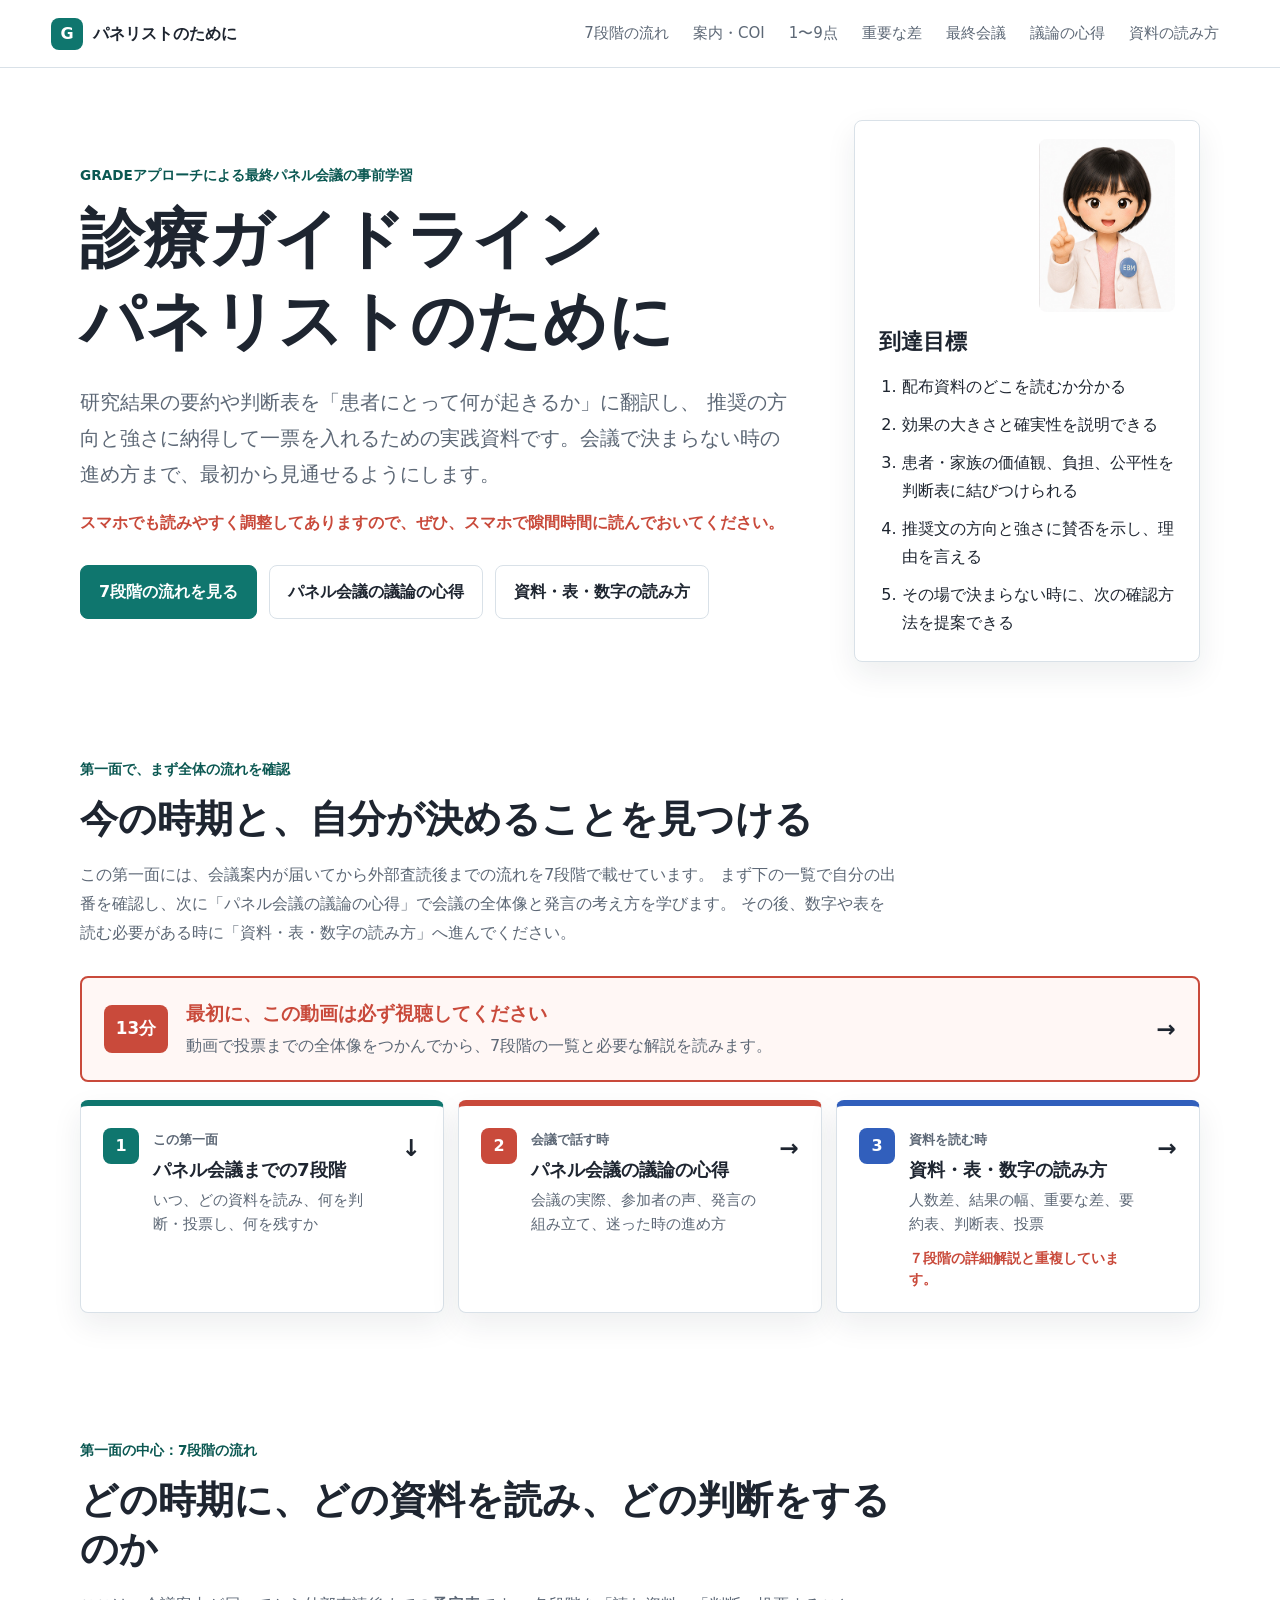
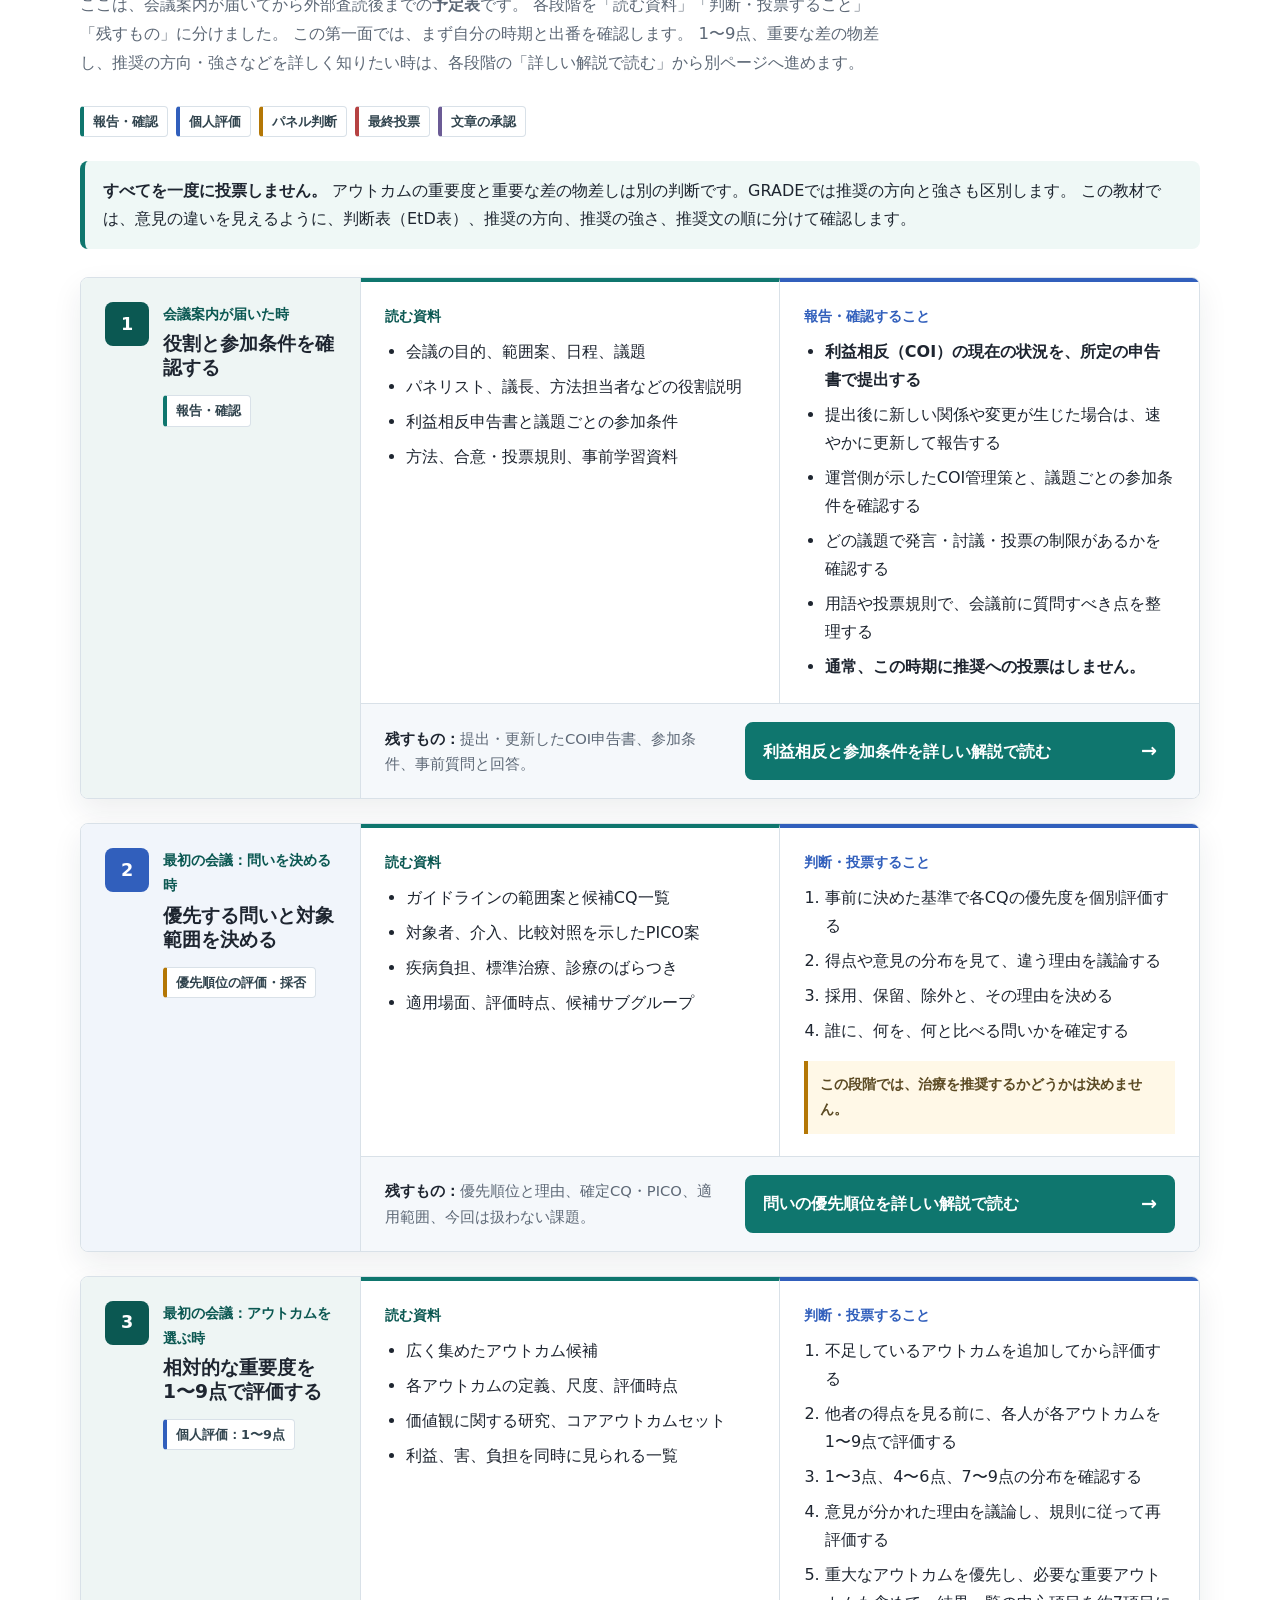
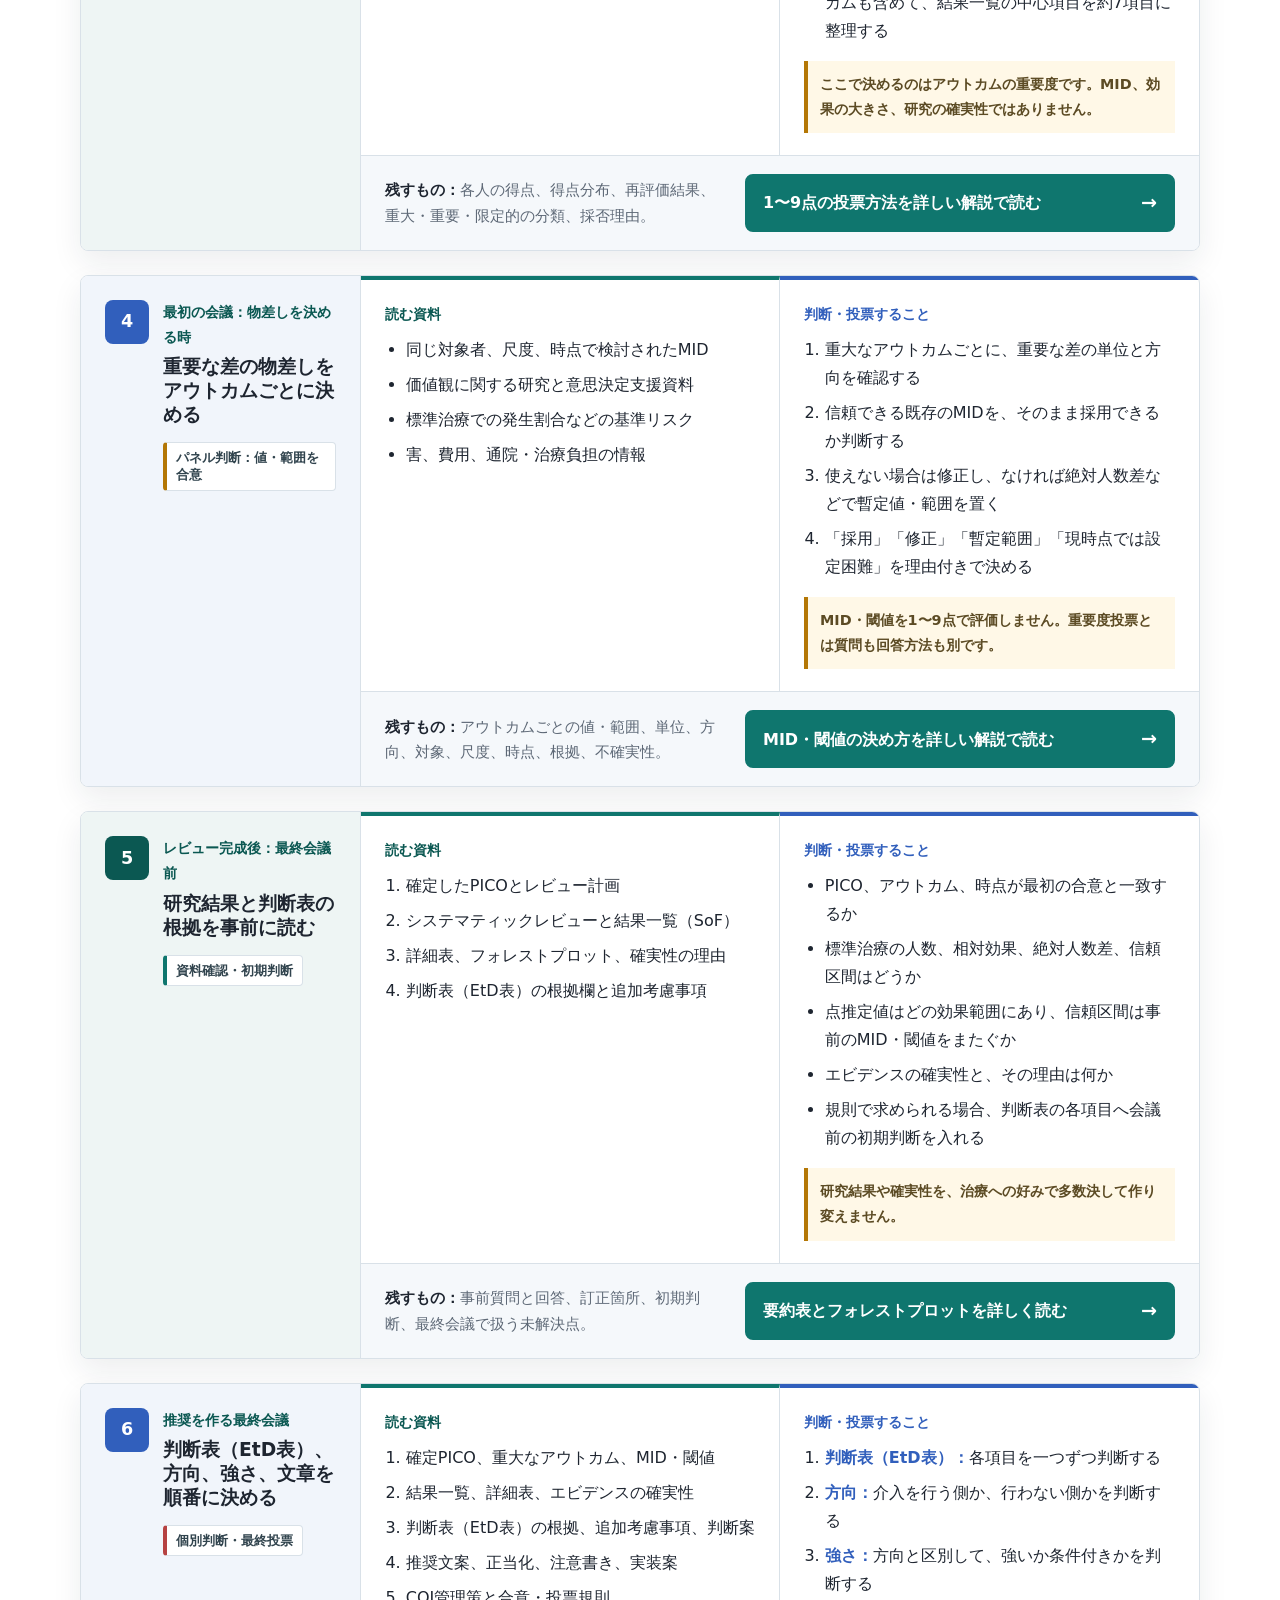
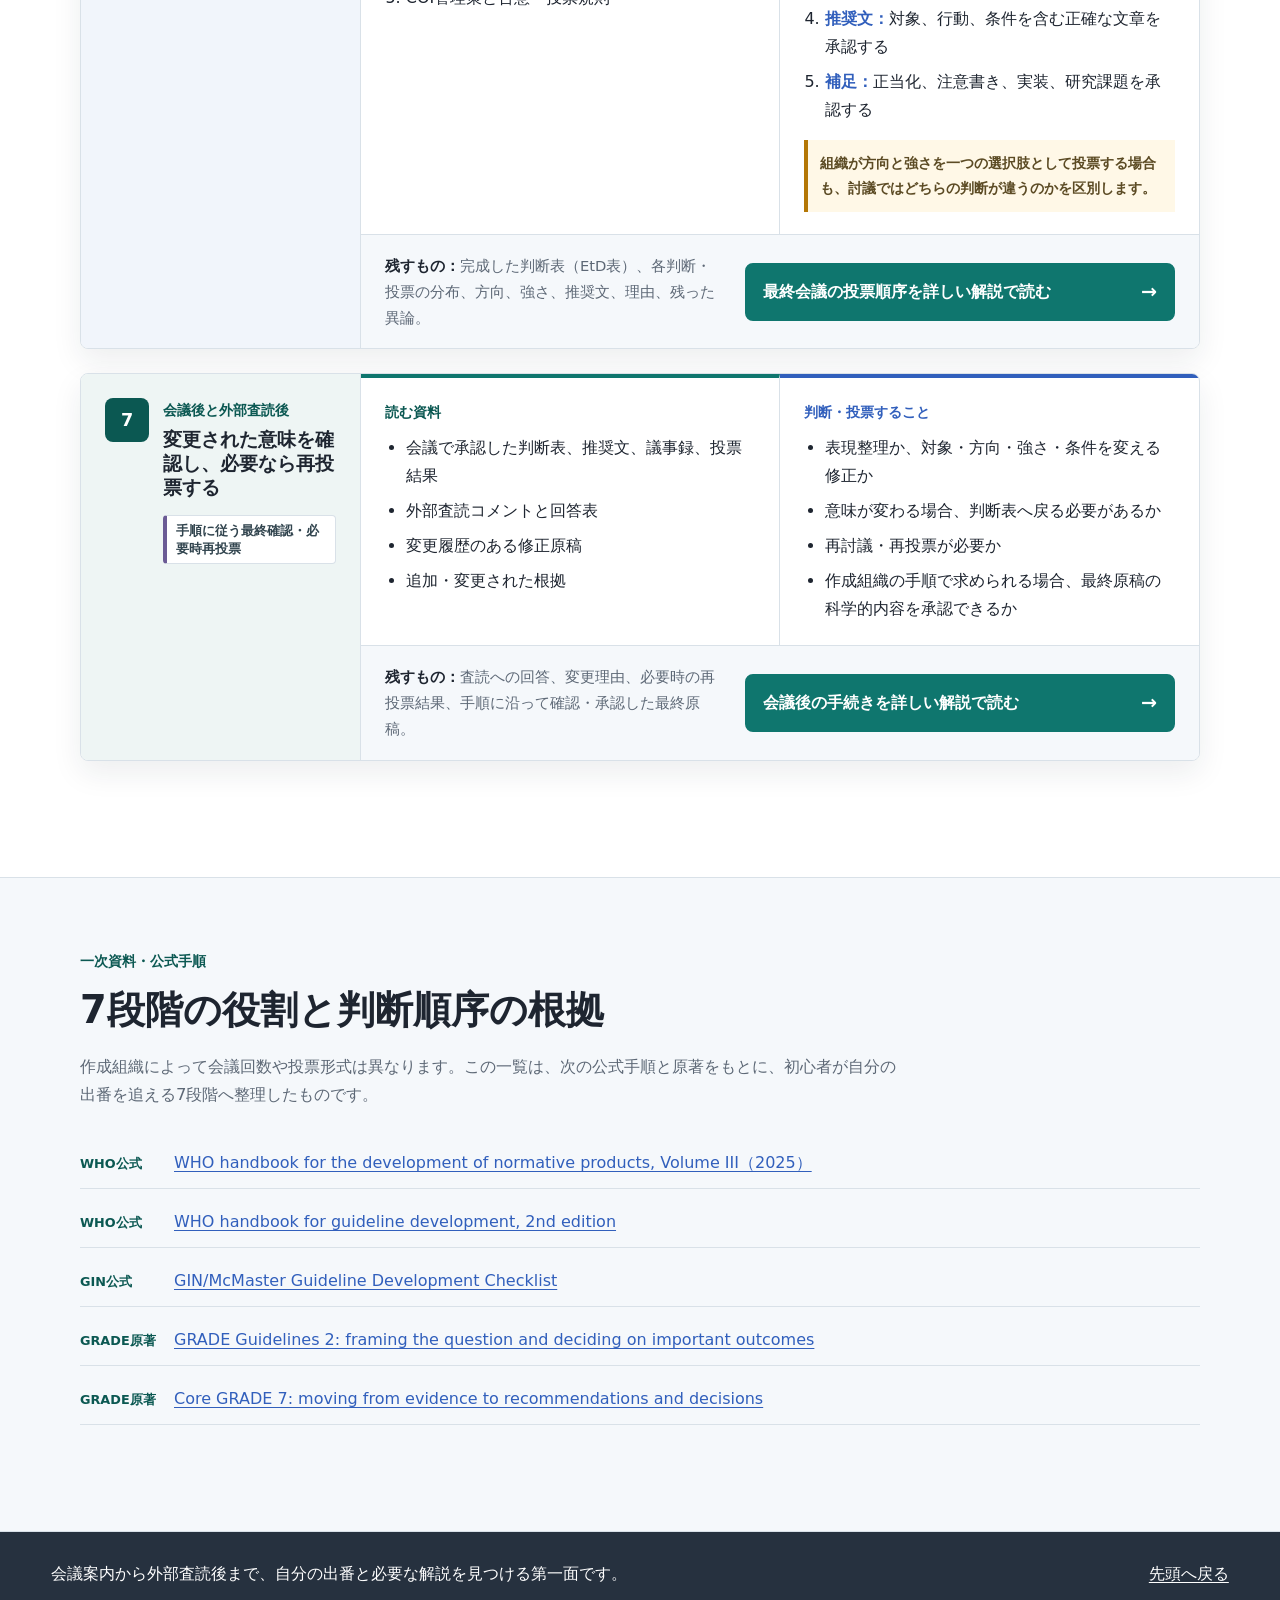
==== commit 02c53c4d: "Refine panel learning order" ====
--- a/index.html
+++ b/index.html
@@ -19,8 +19,8 @@
         <a href="#stage-outcomes">1〜9点</a>
         <a href="#stage-threshold">重要な差</a>
         <a href="#stage-recommendation">最終会議</a>
+        <a href="panel-discussion-guide.html">議論の心得</a>
         <a href="evidence-reading.html">資料の読み方</a>
-        <a href="panel-discussion-guide.html">議論の心得</a>
       </nav>
     </header>
 
@@ -40,8 +40,8 @@
           </p>
           <div class="hero-actions home-hero-actions" aria-label="必要なページを選ぶ">
             <a class="button primary" href="#action-map">7段階の流れを見る</a>
+            <a class="button secondary" href="panel-discussion-guide.html">パネル会議の議論の心得</a>
             <a class="button secondary" href="evidence-reading.html">資料・表・数字の読み方</a>
-            <a class="button secondary" href="panel-discussion-guide.html">パネル会議の議論の心得</a>
           </div>
         </div>
         <aside class="hero-tool" aria-label="この教材の到達目標">
@@ -63,11 +63,11 @@
           <h2>今の時期と、自分が決めることを見つける</h2>
           <p>
             この第一面には、会議案内が届いてから外部査読後までの流れを7段階で載せています。
-            まず下の一覧で自分の出番を確認し、数字や表で迷った時だけ「資料・表・数字の読み方」へ、
-            発言や議論の進め方で迷った時だけ「パネル会議の議論の心得」へ進んでください。
+            まず下の一覧で自分の出番を確認し、次に「パネル会議の議論の心得」で会議の全体像と発言の考え方を学びます。
+            その後、数字や表を読む必要がある時に「資料・表・数字の読み方」へ進んでください。
           </p>
         </div>
-        <a class="home-video-prompt" href="panel-discussion-guide.html#watch-first">
+        <a class="home-video-prompt" href="https://www.youtube.com/watch?v=7UJZLG49ba8&t=1s">
           <span class="home-video-time">13分</span>
           <span class="home-video-copy">
             <strong>最初に、この動画は必ず視聴してください</strong>
@@ -85,21 +85,22 @@
             </span>
             <span class="home-link-arrow" aria-hidden="true">↓</span>
           </a>
+          <a class="home-guide-card is-discussion" href="panel-discussion-guide.html">
+            <span class="home-guide-number">2</span>
+            <span>
+              <small>会議で話す時</small>
+              <strong>パネル会議の議論の心得</strong>
+              <em>会議の実際、参加者の声、発言の組み立て、迷った時の進め方</em>
+            </span>
+            <span class="home-link-arrow" aria-hidden="true">→</span>
+          </a>
           <a class="home-guide-card is-reading" href="evidence-reading.html">
-            <span class="home-guide-number">2</span>
+            <span class="home-guide-number">3</span>
             <span>
               <small>資料を読む時</small>
               <strong>資料・表・数字の読み方</strong>
               <em>人数差、結果の幅、重要な差、要約表、判断表、投票</em>
-            </span>
-            <span class="home-link-arrow" aria-hidden="true">→</span>
-          </a>
-          <a class="home-guide-card is-discussion" href="panel-discussion-guide.html">
-            <span class="home-guide-number">3</span>
-            <span>
-              <small>会議で話す時</small>
-              <strong>パネル会議の議論の心得</strong>
-              <em>会議の実際、参加者の声、発言の組み立て、迷った時の進め方</em>
+              <span class="home-guide-overlap">７段階の詳細解説と重複しています。</span>
             </span>
             <span class="home-link-arrow" aria-hidden="true">→</span>
           </a>
@@ -403,19 +404,6 @@
             </div>
           </article>
         </div>
-
-        <div class="workflow-list-end">
-          <p class="eyebrow">7段階の一覧はここまで</p>
-          <h3>今の段階を確認したら、必要な解説だけを読む</h3>
-          <p>
-            この一覧は「いつ、何をするか」を確認するページです。研究結果の読み方を最初から学ぶ時は「資料・表・数字の読み方」へ、
-            1〜9点、重要な差、判断表（EtD表）、推奨の方向・強さなど特定の判断で迷った時は詳しい補助解説へ進んでください。
-          </p>
-          <div class="page-actions">
-            <a class="button primary" href="evidence-reading.html">資料・表・数字の読み方へ</a>
-            <a class="button secondary" href="panel-discussion-guide.html">パネル会議の議論の心得へ</a>
-          </div>
-        </div>
       </section>
 
       <section id="workflow-sources" class="section band sources">
--- a/assets/styles.css
+++ b/assets/styles.css
@@ -3204,3 +3204,19 @@
     padding: 14px 16px;
   }
 }
+
+
+/* Learning order refinements */
+.home-guide-overlap {
+  display: block;
+  margin-top: 6px;
+  color: var(--coral);
+  font-size: 0.86rem;
+  font-weight: 800;
+  line-height: 1.55;
+}
+
+.voice-card.chair-voice {
+  border-left-color: var(--violet);
+  background: #fbf9fe;
+}
